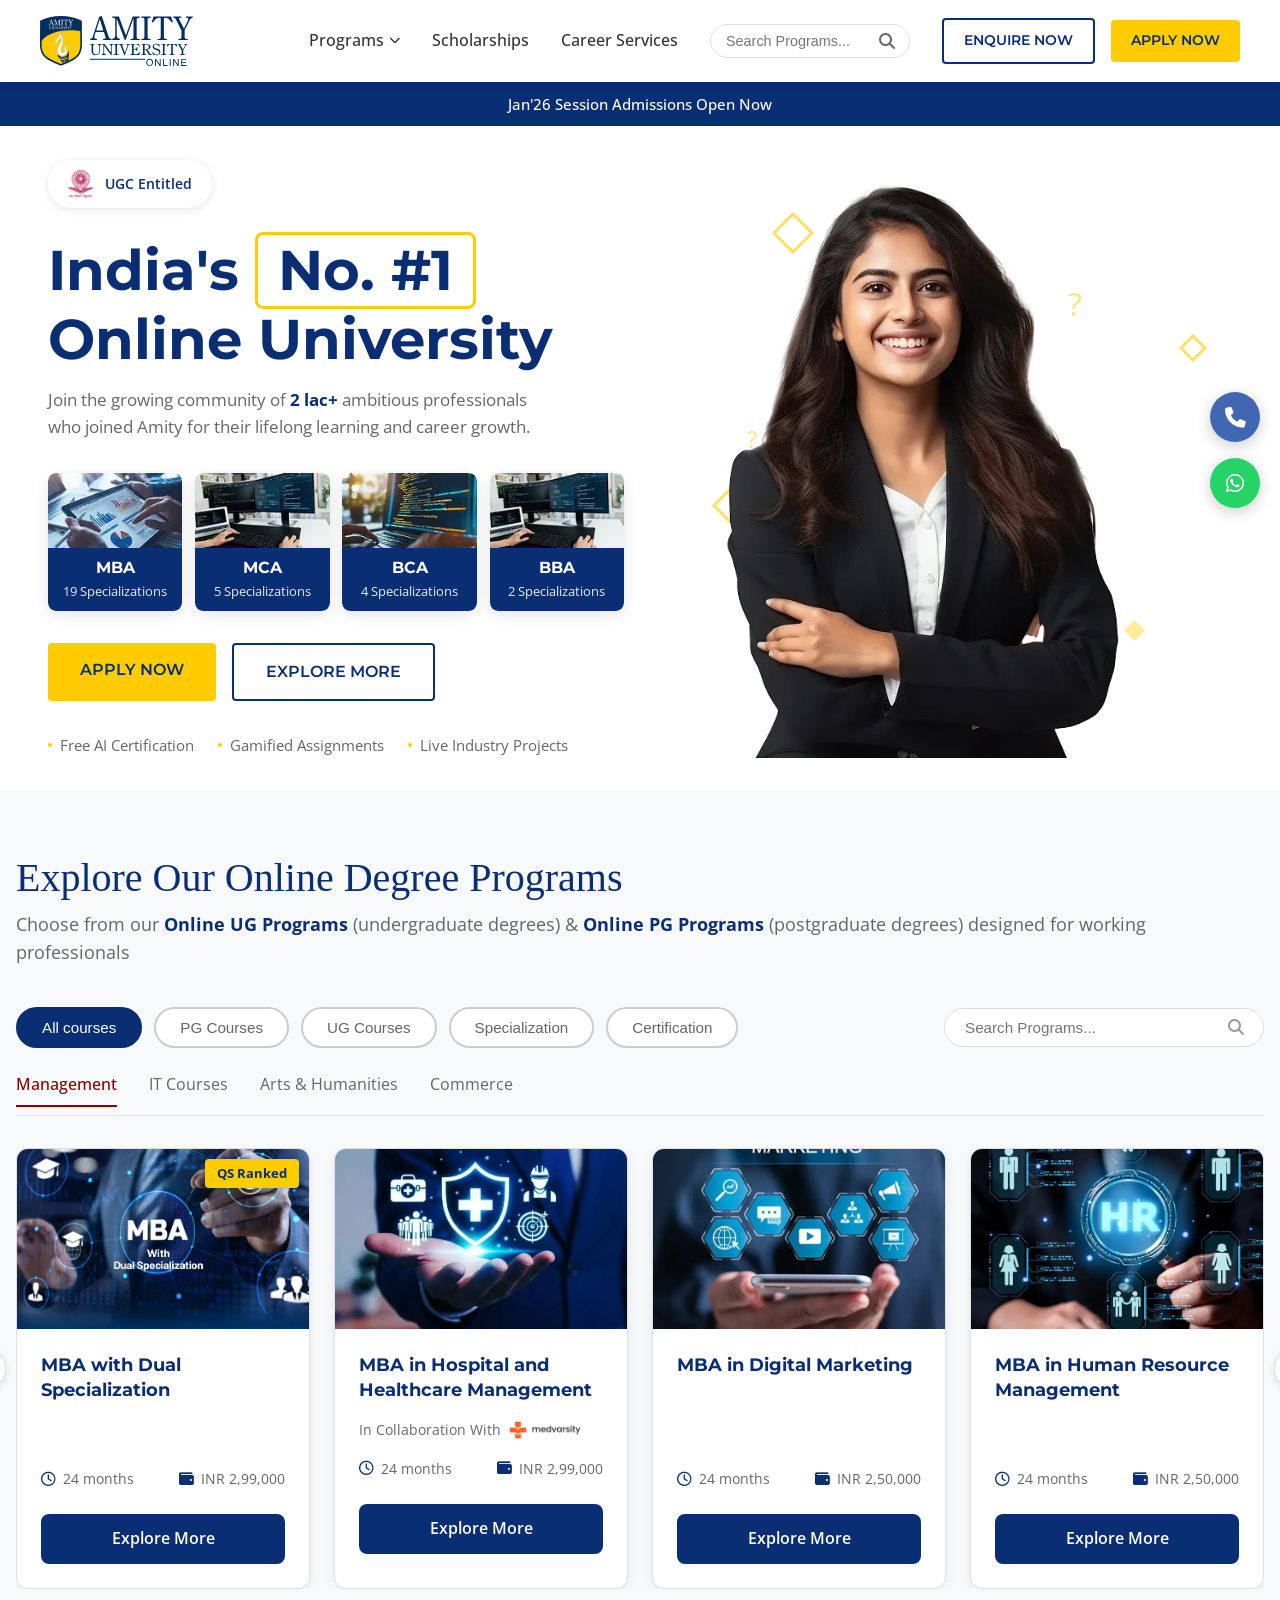
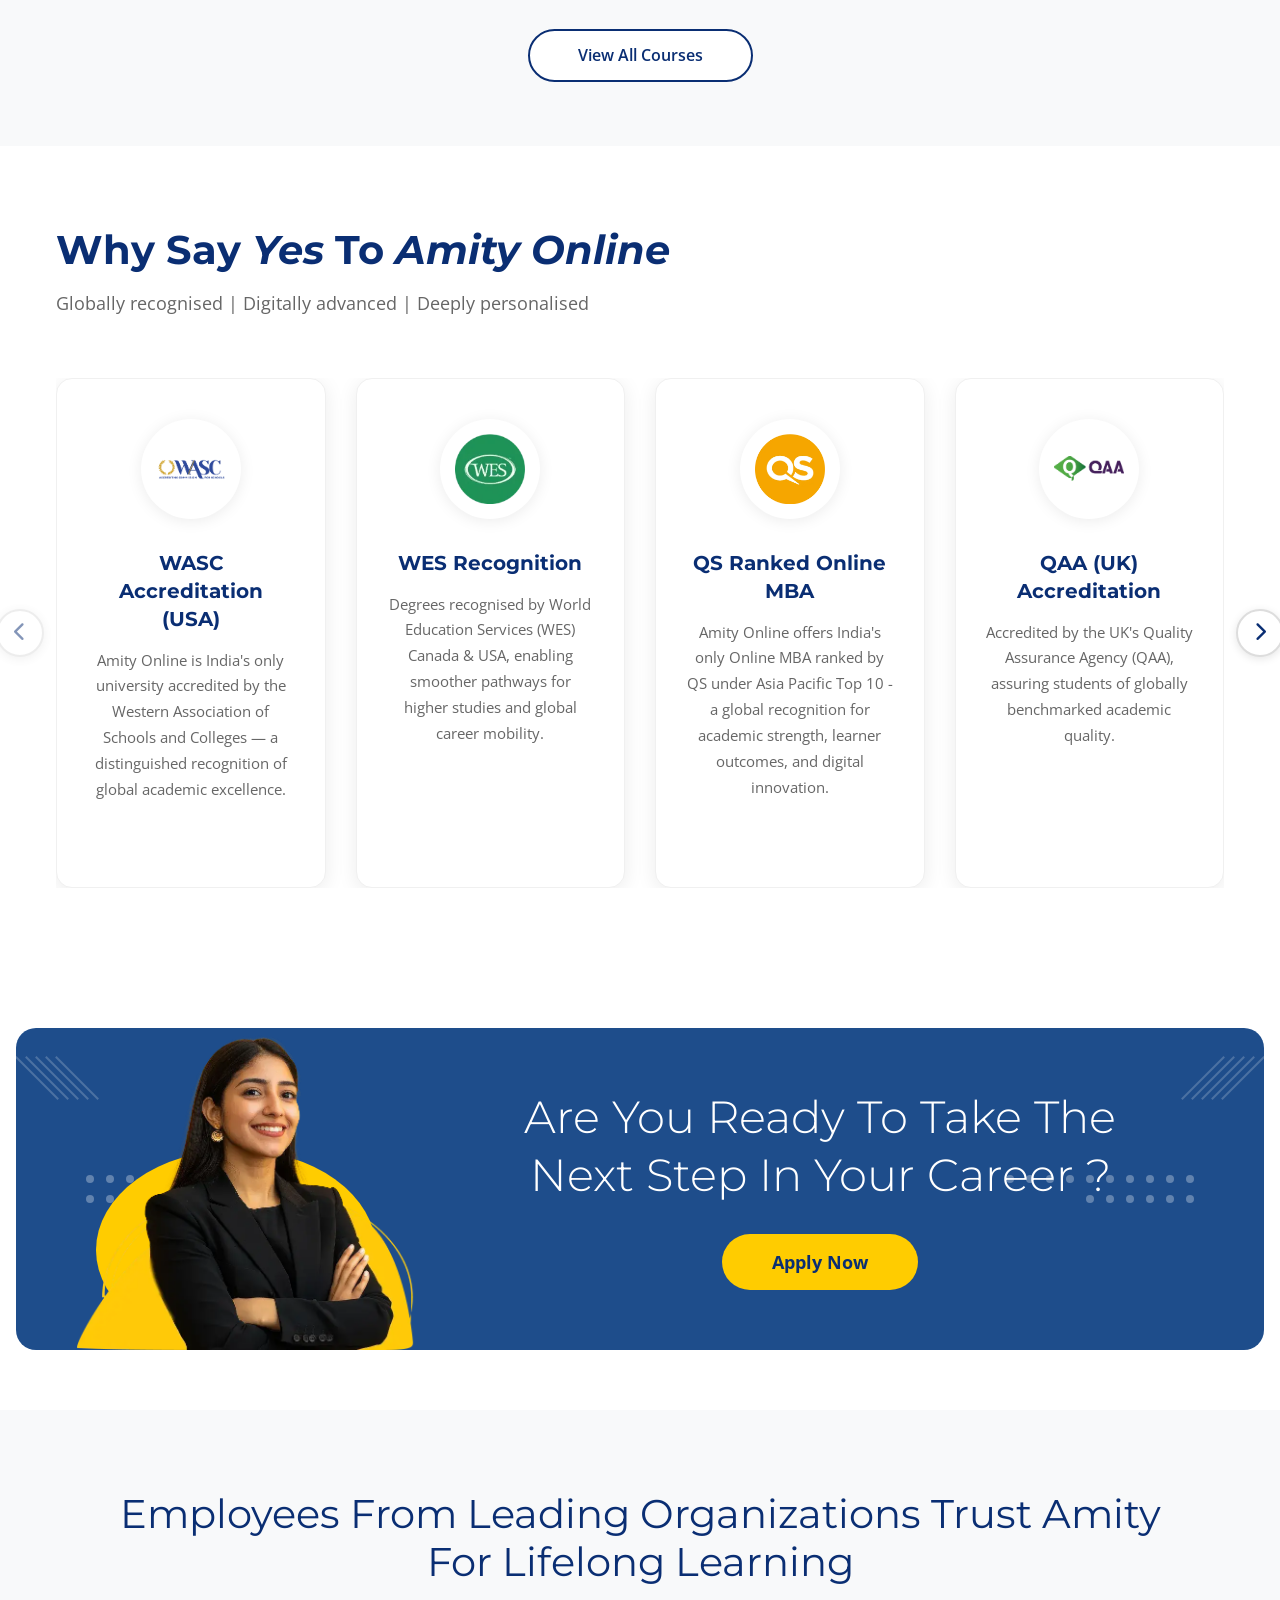
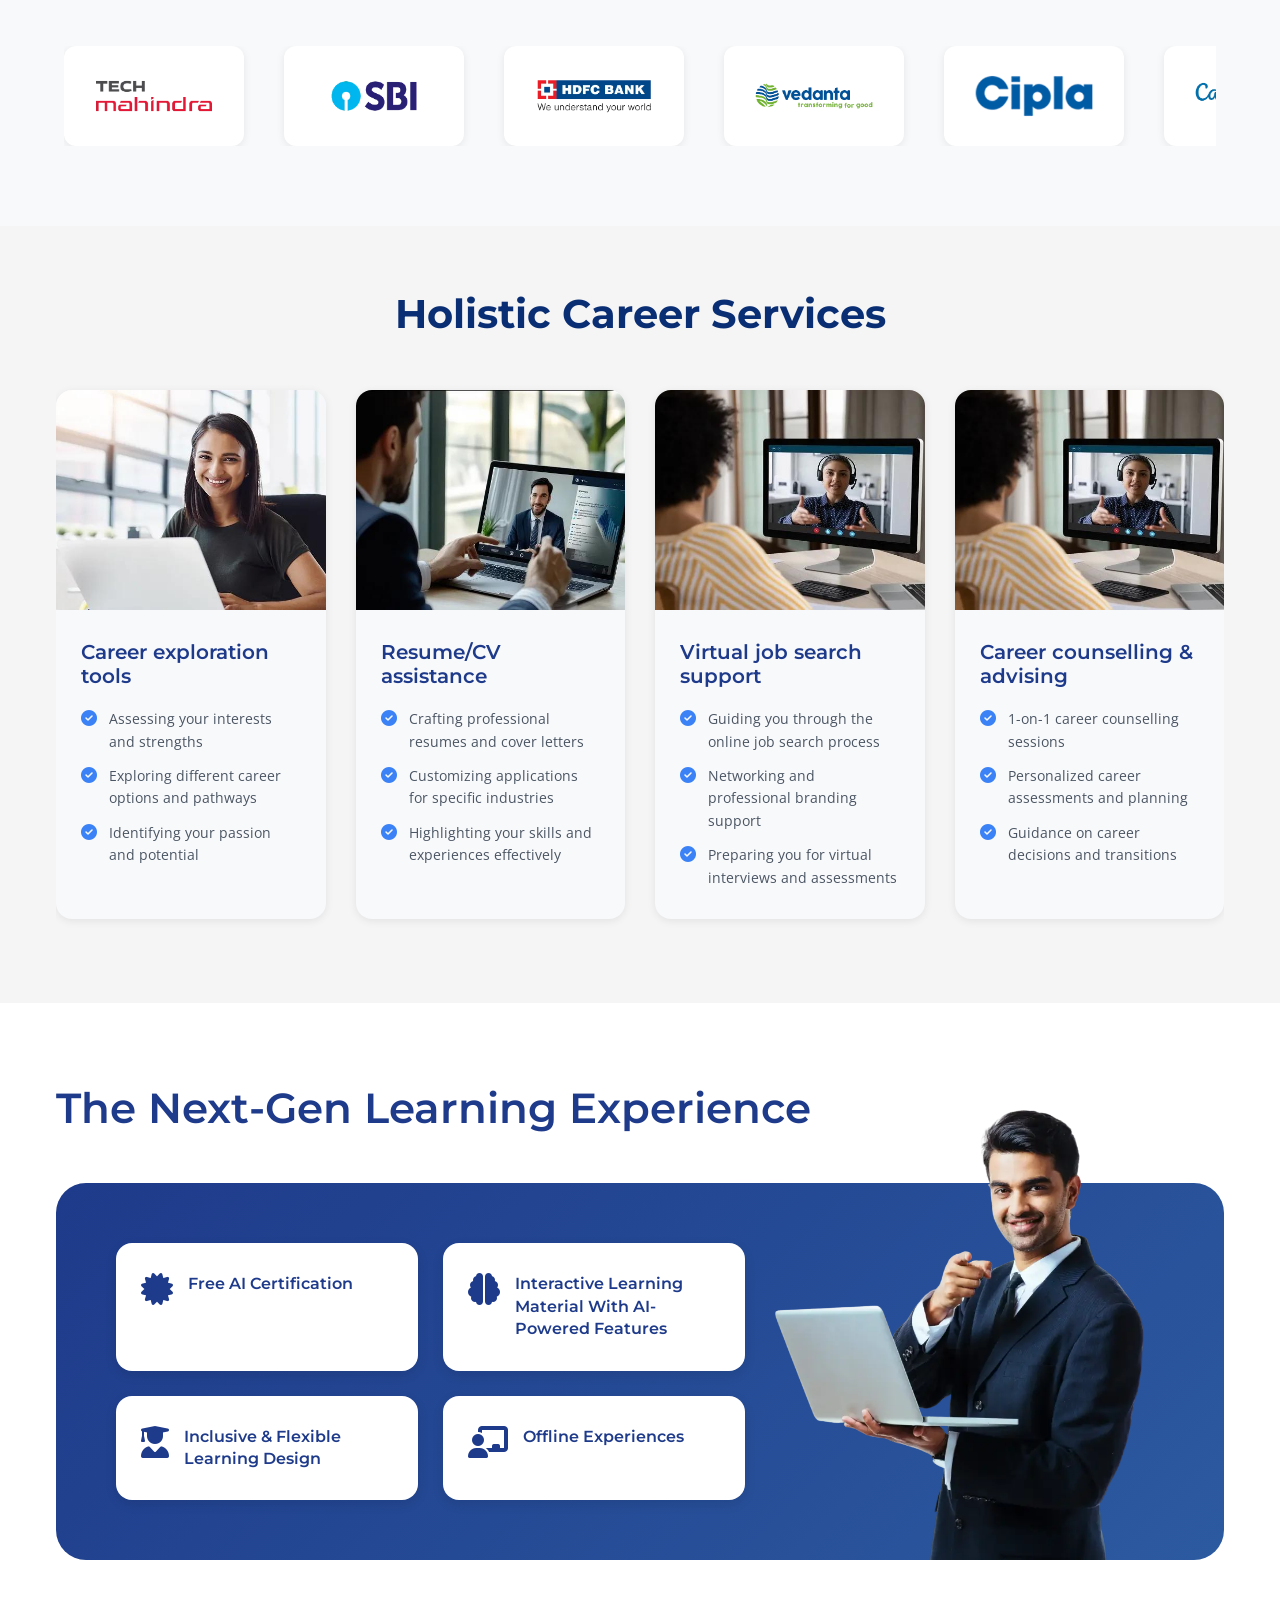
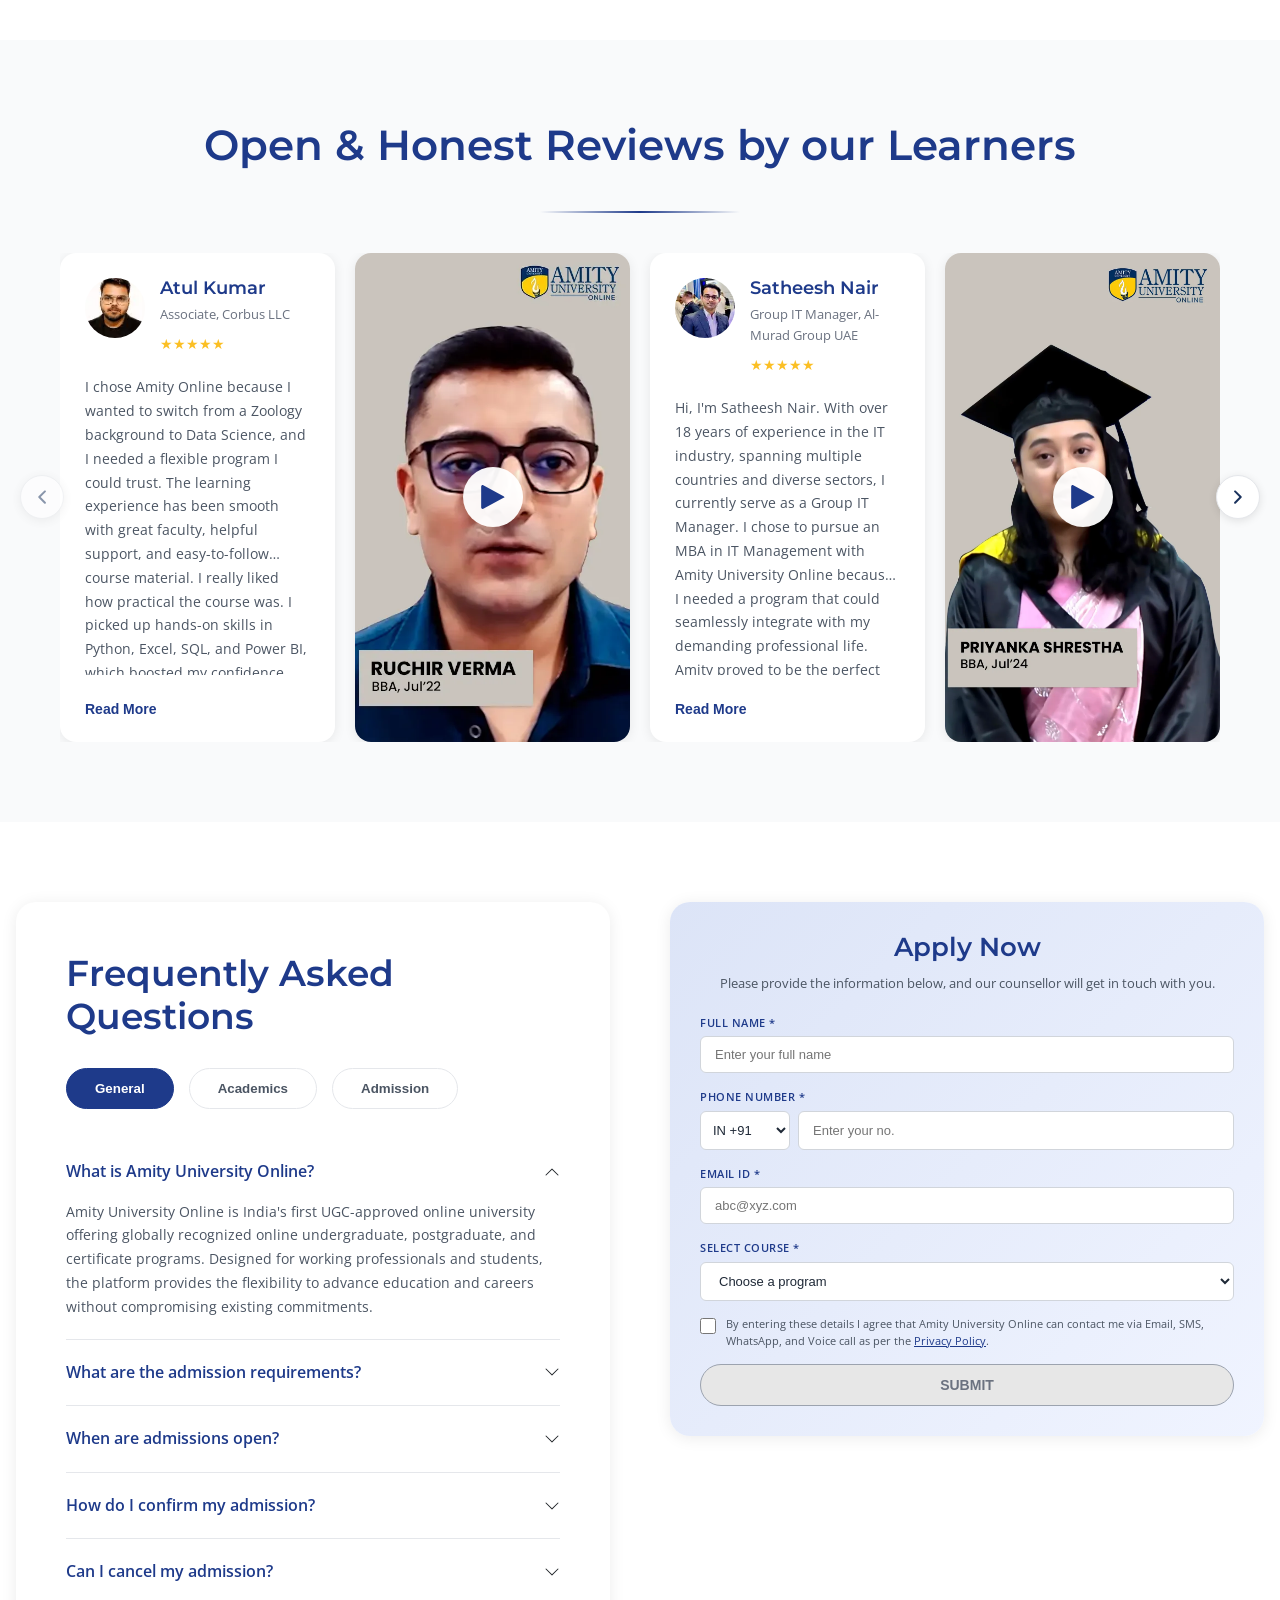
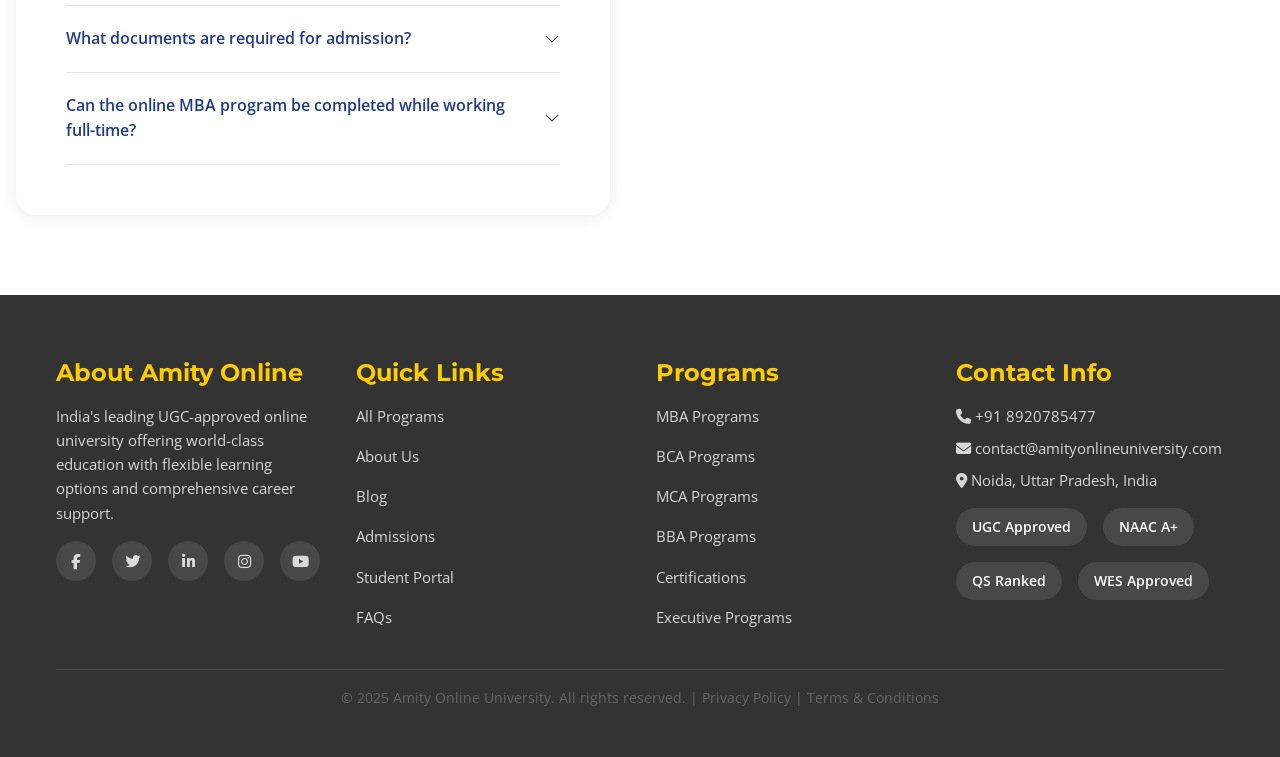
==== index.html @ 5df8f8bb "added" ====
<!DOCTYPE html>
<html lang="en">
<head>
    <meta charset="UTF-8">
    <!-- Google tag (gtag.js) -->
    <script async src="https://www.googletagmanager.com/gtag/js?id=G-H2NDY0BJSH"></script>
    <script>
      window.dataLayer = window.dataLayer || [];
      function gtag(){dataLayer.push(arguments);}
      gtag('js', new Date());

      gtag('config', 'G-H2NDY0BJSH');
    </script>
    
    <!-- Meta Pixel Code -->
    <script>
    !function(f,b,e,v,n,t,s)
    {if(f.fbq)return;n=f.fbq=function(){n.callMethod?
    n.callMethod.apply(n,arguments):n.queue.push(arguments)};
    if(!f._fbq)f._fbq=n;n.push=n;n.loaded=!0;n.version='2.0';
    n.queue=[];t=b.createElement(e);t.async=!0;
    t.src=v;s=b.getElementsByTagName(e)[0];
    s.parentNode.insertBefore(t,s)}(window, document,'script',
    'https://connect.facebook.net/en_US/fbevents.js');
    fbq('init', '1616301293074479');
    fbq('track', 'PageView');
    </script>
    <noscript><img height="1" width="1" style="display:none"
    src="https://www.facebook.com/tr?id=1616301293074479&ev=PageView&noscript=1"
    /></noscript>
    <!-- End Meta Pixel Code -->
    <meta name="viewport" content="width=device-width, initial-scale=1.0">
    <meta http-equiv="Cache-Control" content="no-cache, no-store, must-revalidate">
    <meta http-equiv="Pragma" content="no-cache">
    <meta http-equiv="Expires" content="0">
    <meta name="description" content="India's leading UGC-approved online university offering online MBA, BBA, BCA, B.Com, BA & M.Com degree programs. Flexible online learning for working professionals with career-focused education. Join 2 Lakh+ students. Apply Now!">
    <meta name="keywords" content="online mba, online degree programs, ugc approved online degree, online university in india, online ug programs, online pg programs, online bba degree, online bca degree, online bcom degree, online ba degree, online mcom degree, career-focused online programs, flexible online learning, online undergraduate degree, online postgraduate degree, online courses for working professionals">
    <meta name="author" content="Amity Online University">
    <meta name="robots" content="index, follow, max-image-preview:large, max-snippet:-1, max-video-preview:-1">
    <meta name="theme-color" content="#1e3a8a">
    
    <!-- Open Graph Tags for Social Media -->
    <meta property="og:title" content="UGC-Approved Online Degree Programs | Online MBA, BBA, BCA - Amity Online">
    <meta property="og:description" content="Flexible online learning from India's leading UGC-approved online university. Offering online MBA, BBA, BCA, B.Com & BA degree programs for working professionals. Join 2 Lakh+ students today!">
    <meta property="og:type" content="website">
    <meta property="og:url" content="https://amityonlineuniversity.com">
    <meta property="og:image" content="https://amityonlineuniversity.com/assets/images/amity-og-image.jpg">
    <meta property="og:site_name" content="Amity Online University">
    <meta property="og:locale" content="en_IN">
    
    <!-- Twitter Card Tags -->
    <meta name="twitter:card" content="summary_large_image">
    <meta name="twitter:title" content="UGC-Approved Online Degree Programs | Amity Online University">
    <meta name="twitter:description" content="Flexible online MBA, BBA, BCA & B.Com degree programs for working professionals. UGC-approved online university with career-focused education.">
    <meta name="twitter:image" content="https://amityonlineuniversity.com/assets/images/amity-og-image.jpg">
    
    <!-- Canonical Tag -->
    <link rel="canonical" href="https://amityonlineuniversity.com">
    
    <!-- Favicon -->
    <link rel="icon" href="assets/images/favicon.png" type="image/png">
    <link rel="apple-touch-icon" href="assets/images/favicon.png">
    
    <title>UGC-Approved Online Degree Programs | Online MBA, BBA, BCA - Amity Online University</title>
    
    <!-- Fonts -->
    <link rel="preconnect" href="https://fonts.googleapis.com">
    <link rel="preconnect" href="https://fonts.gstatic.com" crossorigin>
    <link href="https://fonts.googleapis.com/css2?family=Montserrat:wght@400;500;600;700;800&family=Open+Sans:wght@400;500;600;700&display=swap" rel="stylesheet">
    
    <!-- Font Awesome -->
    <link rel="stylesheet" href="https://cdnjs.cloudflare.com/ajax/libs/font-awesome/6.4.0/css/all.min.css">
    
    <!-- Stylesheet -->
    <link rel="stylesheet" href="css/styles.css?v=20251219">
    
    <!-- Schema Markup for SEO -->
    <script type="application/ld+json">
    {
      "@context": "https://schema.org",
      "@type": "EducationalOrganization",
      "name": "Amity Online University",
      "description": "India's #1 UGC-Approved Online University offering globally recognized degrees with career support",
      "url": "https://amityonlineuniversity.com",
      "logo": "https://amityonlineuniversity.com/assets/images/amity-logo.svg",
      "image": "https://amityonlineuniversity.com/assets/images/amity-og-image.jpg",
      "telephone": "+91-89207-85477",
      "email": "contact@amityonlineuniversity.com",
      "address": {
        "@type": "PostalAddress",
        "addressCountry": "IN",
        "addressLocality": "Noida",
        "addressRegion": "Uttar Pradesh"
      },
      "sameAs": [
        "https://www.facebook.com/amityonline",
        "https://www.linkedin.com/school/amity-online",
        "https://twitter.com/amityonline",
        "https://www.instagram.com/amityonline"
      ],
      "aggregateRating": {
        "@type": "AggregateRating",
        "ratingValue": "4.5",
        "reviewCount": "2847",
        "bestRating": "5",
        "worstRating": "1"
      }
    }
    </script>
    
    <script type="application/ld+json">
    {
      "@context": "https://schema.org",
      "@type": "Course",
      "name": "Online MBA Program",
      "description": "Master of Business Administration with dual specialization, AI tools, and career support",
      "provider": {
        "@type": "EducationalOrganization",
        "name": "Amity Online University"
      },
      "educationalCredentialAwarded": "Master of Business Administration"
    }
    </script>
</head>
<body>
    
    <!-- ================================
         HEADER / NAVIGATION
         ================================ -->
    <header class="header">
        <nav class="nav container">
            <a href="/" class="logo" style="display: flex; align-items: center; gap: 0.5rem;">
                <img src="assets/images/amity-logo.svg" alt="Amity Online" style="height: 50px; width: auto;">
            </a>
            
            <!-- Mobile Enquire Button (visible only on mobile) -->
            <a href="javascript:void(0)" onclick="openEnquireNowModal()" class="mobile-enquire-btn" style="display: none; background: white; color: var(--navy-blue); border: 2px solid var(--navy-blue); padding: 8px 20px; border-radius: 25px; font-weight: 600; font-size: 0.9rem;">Enquire Now</a>
            
            <ul class="nav-menu" id="navMenu">
                <li><a href="programs" class="nav-link" style="display: flex; align-items: center; gap: 0.3rem;">Programs <i class="fas fa-chevron-down" style="font-size: 0.7rem;"></i></a></li>
                <li><a href="scholarship" class="nav-link">Scholarships</a></li>
                <li><a href="#career-services" class="nav-link">Career Services</a></li>
                <li class="nav-search-desktop">
                    <div style="position: relative; display: flex; align-items: center;">
                        <input type="text" id="navSearchInput" placeholder="Search Programs..." autocomplete="off" style="padding: 8px 35px 8px 15px; border: 1px solid var(--border-color); border-radius: 20px; font-size: 0.9rem; width: 200px;">
                        <i class="fas fa-search" style="position: absolute; right: 15px; color: var(--text-gray);"></i>
                        <div id="navSearchResults" class="search-dropdown" style="display: none; position: absolute; top: 100%; left: 0; right: 0; background: white; border: 1px solid #ddd; border-radius: 10px; box-shadow: 0 4px 20px rgba(0,0,0,0.15); margin-top: 5px; max-height: 300px; overflow-y: auto; z-index: 1000;"></div>
                    </div>
                </li>
                
                <div class="nav-cta">
                    <a href="javascript:void(0)" onclick="openEnquireNowModal()" class="btn" style="background: white; color: var(--navy-blue); border: 2px solid var(--navy-blue);">Enquire Now</a>
                    <a href="javascript:void(0)" onclick="openApplyNowModal()" class="btn btn-primary">Apply Now</a>
                </div>
            </ul>
            
            <button class="mobile-toggle" id="mobileToggle">
                <span></span>
                <span></span>
                <span></span>
            </button>
        </nav>
    </header>
    
    <!-- Mobile Search Bar (visible only on mobile) -->
    <div class="mobile-search-bar" style="display: none; background: white; padding: 15px; box-shadow: 0 2px 8px rgba(0,0,0,0.08);">
        <div class="container">
            <div style="position: relative; display: flex; align-items: center;">
                <i class="fas fa-search" style="position: absolute; left: 15px; color: #9ca3af; font-size: 1.1rem;"></i>
                <input type="text" id="mobileSearchInput" placeholder="Search Programs" autocomplete="off" style="width: 100%; padding: 12px 15px 12px 45px; border: 1px solid #e5e7eb; border-radius: 30px; font-size: 0.95rem; background: #f9fafb;">
                <div id="mobileSearchResults" class="search-dropdown" style="display: none; position: absolute; top: 100%; left: 0; right: 0; background: white; border: 1px solid #ddd; border-radius: 10px; box-shadow: 0 4px 20px rgba(0,0,0,0.15); margin-top: 5px; max-height: 300px; overflow-y: auto; z-index: 1000;"></div>
            </div>
        </div>
    </div>
    
    <!-- ================================
         TOP BANNER
         ================================ -->
    <div style="background: var(--navy-blue); color: white; text-align: center; padding: 10px 0; font-size: 0.95rem; font-weight: 500;">
        Jan'26 Session Admissions Open Now
    </div>
    
    <!-- ================================
         HERO SECTION
         ================================ -->
    <section class="hero" style="background: white; padding: 2rem 0; position: relative; overflow: visible;">
        <div class="container" style="max-width: 1400px;">
            <div class="hero-grid" style="display: grid; grid-template-columns: 1fr 1fr; gap: 2rem; align-items: center; position: relative;">
                <!-- Left Content -->
                <div style="position: relative; z-index: 2; padding-left: 2rem;">
                    <!-- UGC Badge -->
                    <div class="ugc-badge">
                        <img src="assets/images/ugc.png" alt="UGC">
                        <span>UGC Entitled</span>
                    </div>
                    
                    <h1 style="font-size: 3.5rem; line-height: 1.1; margin-bottom: 1rem; color: var(--navy-blue);">
                        India's <span style="display: inline-block; border: 3px solid var(--gold); padding: 5px 20px; border-radius: 8px; position: relative;">No. #1</span><br>
                        Online University
                    </h1>
                    
                    <p style="font-size: 1.05rem; line-height: 1.6; color: var(--text-gray); margin-bottom: 2rem;">
                        Join the growing community of <strong style="color: var(--navy-blue);">2 lac+</strong> ambitious professionals<br>
                        who joined Amity for their lifelong learning and career growth.
                    </p>
                    
                    <!-- Program Cards -->
                    <div style="display: grid; grid-template-columns: repeat(4, 1fr); gap: 0.8rem; margin-bottom: 2rem;">
                        <a href="mba" class="hero-program-card" style="text-decoration: none; cursor: pointer; transition: transform 0.3s ease;" onmouseover="this.style.transform='translateY(-5px)'" onmouseout="this.style.transform='translateY(0)'">
                            <img src="assets/images/mba_hero.png" alt="MBA" style="width: 100%; height: 75px; object-fit: cover; border-radius: 8px 8px 0 0;">
                            <div style="background: var(--navy-blue); color: white; padding: 10px; text-align: center; border-radius: 0 0 8px 8px;">
                                <h4 style="color: white; font-size: 1rem; margin: 0 0 4px 0;">MBA</h4>
                                <p style="color: rgba(255,255,255,0.9); font-size: 0.8rem; margin: 0;">19 Specializations</p>
                            </div>
                        </a>
                        
                        <a href="mca" class="hero-program-card" style="text-decoration: none; cursor: pointer; transition: transform 0.3s ease;" onmouseover="this.style.transform='translateY(-5px)'" onmouseout="this.style.transform='translateY(0)'">
                            <img src="assets/images/mca_hero.png" alt="MCA" style="width: 100%; height: 75px; object-fit: cover; border-radius: 8px 8px 0 0;">
                            <div style="background: var(--navy-blue); color: white; padding: 10px; text-align: center; border-radius: 0 0 8px 8px;">
                                <h4 style="color: white; font-size: 1rem; margin: 0 0 4px 0;">MCA</h4>
                                <p style="color: rgba(255,255,255,0.9); font-size: 0.8rem; margin: 0;">5 Specializations</p>
                            </div>
                        </a>
                        
                        <a href="bca" class="hero-program-card" style="text-decoration: none; cursor: pointer; transition: transform 0.3s ease;" onmouseover="this.style.transform='translateY(-5px)'" onmouseout="this.style.transform='translateY(0)'">
                            <img src="assets/images/bca_hero.png" alt="BCA" style="width: 100%; height: 75px; object-fit: cover; border-radius: 8px 8px 0 0;">
                            <div style="background: var(--navy-blue); color: white; padding: 10px; text-align: center; border-radius: 0 0 8px 8px;">
                                <h4 style="color: white; font-size: 1rem; margin: 0 0 4px 0;">BCA</h4>
                                <p style="color: rgba(255,255,255,0.9); font-size: 0.8rem; margin: 0;">4 Specializations</p>
                            </div>
                        </a>
                        
                        <a href="bba" class="hero-program-card" style="text-decoration: none; cursor: pointer; transition: transform 0.3s ease;" onmouseover="this.style.transform='translateY(-5px)'" onmouseout="this.style.transform='translateY(0)'">
                            <img src="assets/images/bba_hero.png" alt="BBA" style="width: 100%; height: 75px; object-fit: cover; border-radius: 8px 8px 0 0;">
                            <div style="background: var(--navy-blue); color: white; padding: 10px; text-align: center; border-radius: 0 0 8px 8px;">
                                <h4 style="color: white; font-size: 1rem; margin: 0 0 4px 0;">BBA</h4>
                                <p style="color: rgba(255,255,255,0.9); font-size: 0.8rem; margin: 0;">2 Specializations</p>
                            </div>
                        </a>
                    </div>
                    
                    <!-- CTA Buttons -->
                    <div style="display: flex; gap: 1rem; margin-bottom: 2rem;">
                        <a href="javascript:void(0)" onclick="openApplyNowModal()" class="btn btn-primary" style="padding: 14px 32px; font-size: 1rem;">Apply Now</a>
                        <a href="programs" class="btn btn-outline" style="padding: 14px 32px; font-size: 1rem;">Explore More</a>
                    </div>
                    
                    <!-- Features Bar -->
                    <div style="display: flex; gap: 1.5rem; flex-wrap: wrap; color: var(--text-gray); font-size: 0.95rem;">
                        <span style="display: flex; align-items: center; gap: 0.5rem;">
                            <span style="width: 4px; height: 4px; background: var(--gold); border-radius: 50%; display: inline-block;"></span>
                            Free AI Certification
                        </span>
                        <span style="display: flex; align-items: center; gap: 0.5rem;">
                            <span style="width: 4px; height: 4px; background: var(--gold); border-radius: 50%; display: inline-block;"></span>
                            Gamified Assignments
                        </span>
                        <span style="display: flex; align-items: center; gap: 0.5rem;">
                            <span style="width: 4px; height: 4px; background: var(--gold); border-radius: 50%; display: inline-block;"></span>
                            Live Industry Projects
                        </span>
                    </div>
                </div>
                
                <!-- Right Image -->
                <div style="position: relative; height: 600px; display: flex; align-items: center; justify-content: center; padding-right: 0;">
                    <!-- Decorative Elements -->
                    <div style="position: absolute; top: 10%; left: 20%; width: 30px; height: 30px; border: 3px solid var(--gold); transform: rotate(45deg); opacity: 0.6;"></div>
                    <div style="position: absolute; top: 30%; right: 10%; width: 20px; height: 20px; border: 3px solid var(--gold); transform: rotate(45deg); opacity: 0.6;"></div>
                    <div style="position: absolute; bottom: 40%; left: 10%; width: 25px; height: 25px; border: 3px solid var(--gold); transform: rotate(45deg); opacity: 0.6;"></div>
                    <div style="position: absolute; bottom: 20%; right: 20%; width: 15px; height: 15px; background: var(--gold); transform: rotate(45deg); opacity: 0.4;"></div>
                    <div style="position: absolute; top: 20%; right: 30%; font-size: 2rem; color: var(--gold); opacity: 0.5;">?</div>
                    <div style="position: absolute; bottom: 50%; left: 15%; font-size: 1.5rem; color: var(--gold); opacity: 0.5;">?</div>
                    
                    <!-- Main Image -->
                    <img src="assets/images/hero_girl.png" alt="Professional Student" style="height: 600px; width: auto; position: relative; z-index: 1; margin-right: 80px;">
                </div>
            </div>
        </div>
        
        <!-- Floating Contact Buttons -->
        <div class="floating-icons" style="position: fixed; right: 20px; top: 50%; transform: translateY(-50%); z-index: 1000; display: flex; flex-direction: column; gap: 1rem;">
            <a href="tel:+918920785477" style="width: 50px; height: 50px; background: #4267B2; border-radius: 50%; display: flex; align-items: center; justify-content: center; color: white; font-size: 1.3rem; box-shadow: 0 4px 15px rgba(0,0,0,0.2); transition: transform 0.3s ease;" onmouseover="this.style.transform='scale(1.1)'" onmouseout="this.style.transform='scale(1)'">
                <i class="fas fa-phone"></i>
            </a>
            <a href="https://wa.me/918920785477" target="_blank" style="width: 50px; height: 50px; background: #25D366; border-radius: 50%; display: flex; align-items: center; justify-content: center; color: white; font-size: 1.3rem; box-shadow: 0 4px 15px rgba(0,0,0,0.2); transition: transform 0.3s ease;" onmouseover="this.style.transform='scale(1.1)'" onmouseout="this.style.transform='scale(1)'">
                <i class="fab fa-whatsapp"></i>
            </a>
        </div>
    </section>
    
    <!-- ================================
         PROGRAMS PREVIEW
         ================================ -->
    <section class="section" id="programs" style="background: #f8f9fa; padding: 4rem 0;">
        <div class="container" style="max-width: 1400px;">
            <!-- Header -->
            <div style="margin-bottom: 2.5rem;">
                <h2 style="font-family: 'Georgia', serif; font-size: 2.5rem; color: var(--navy-blue); margin-bottom: 0.5rem; font-weight: 400;">Explore Our Online Degree Programs</h2>
                <p style="font-size: 1.1rem; color: #666; margin-top: 0.5rem;">Choose from our <strong style="color: var(--navy-blue);">Online UG Programs</strong> (undergraduate degrees) & <strong style="color: var(--navy-blue);">Online PG Programs</strong> (postgraduate degrees) designed for working professionals</p>
            </div>
            
            <!-- Filter Bar and Search -->
            <div style="display: flex; justify-content: space-between; align-items: center; margin-bottom: 1.5rem; flex-wrap: wrap; gap: 1rem;">
                <div class="programs-filter-new" style="display: flex; gap: 0.75rem; flex-wrap: wrap;">
                    <button class="filter-btn-new active" data-filter="all" style="padding: 10px 24px; border-radius: 25px; border: 2px solid var(--navy-blue); background: var(--navy-blue); color: white; font-size: 0.95rem; cursor: pointer; transition: all 0.3s ease; font-weight: 500;">All courses</button>
                    <button class="filter-btn-new" data-filter="pg" style="padding: 10px 24px; border-radius: 25px; border: 2px solid #ccc; background: white; color: #666; font-size: 0.95rem; cursor: pointer; transition: all 0.3s ease; font-weight: 500;">PG Courses</button>
                    <button class="filter-btn-new" data-filter="ug" style="padding: 10px 24px; border-radius: 25px; border: 2px solid #ccc; background: white; color: #666; font-size: 0.95rem; cursor: pointer; transition: all 0.3s ease; font-weight: 500;">UG Courses</button>
                    <button class="filter-btn-new" data-filter="specialization" style="padding: 10px 24px; border-radius: 25px; border: 2px solid #ccc; background: white; color: #666; font-size: 0.95rem; cursor: pointer; transition: all 0.3s ease; font-weight: 500;">Specialization</button>
                    <button class="filter-btn-new" data-filter="certification" style="padding: 10px 24px; border-radius: 25px; border: 2px solid #ccc; background: white; color: #666; font-size: 0.95rem; cursor: pointer; transition: all 0.3s ease; font-weight: 500;">Certification</button>
                </div>
                
                <div style="position: relative; width: 320px;">
                    <input type="text" id="programsSearchInput" placeholder="Search Programs..." autocomplete="off" style="width: 100%; padding: 10px 45px 10px 20px; border: 1px solid #ddd; border-radius: 25px; font-size: 0.95rem; outline: none;">
                    <i class="fas fa-search" style="position: absolute; right: 20px; top: 50%; transform: translateY(-50%); color: #999;"></i>
                    <div id="programsSearchResults" class="search-dropdown" style="display: none; position: absolute; top: 100%; left: 0; right: 0; background: white; border: 1px solid #ddd; border-radius: 10px; box-shadow: 0 4px 20px rgba(0,0,0,0.15); margin-top: 5px; max-height: 300px; overflow-y: auto; z-index: 1000;"></div>
                </div>
            </div>
            
            <!-- Category Tabs -->
            <div style="display: flex; gap: 2rem; margin-bottom: 2rem; border-bottom: 1px solid #e0e0e0; padding-bottom: 0.5rem;">
                <a href="#" class="category-tab active" data-category-type="management" style="color: #8B0000; text-decoration: none; font-size: 1rem; padding-bottom: 0.5rem; border-bottom: 2px solid #8B0000; font-weight: 500;">Management</a>
                <a href="#" class="category-tab" data-category-type="it" style="color: #666; text-decoration: none; font-size: 1rem; padding-bottom: 0.5rem;">IT Courses</a>
                <a href="#" class="category-tab" data-category-type="arts" style="color: #666; text-decoration: none; font-size: 1rem; padding-bottom: 0.5rem;">Arts & Humanities</a>
                <a href="#" class="category-tab" data-category-type="commerce" style="color: #666; text-decoration: none; font-size: 1rem; padding-bottom: 0.5rem;">Commerce</a>
            </div>
            
            <!-- Programs Carousel -->
            <div style="position: relative;">
                <!-- Navigation Arrows -->
                <button class="carousel-arrow-left" style="position: absolute; left: -50px; top: 50%; transform: translateY(-50%); width: 40px; height: 40px; border-radius: 50%; background: white; border: 1px solid #ddd; cursor: pointer; display: flex; align-items: center; justify-content: center; z-index: 10; box-shadow: 0 2px 8px rgba(0,0,0,0.1);">
                    <i class="fas fa-chevron-left" style="color: #666;"></i>
                </button>
                <button class="carousel-arrow-right" style="position: absolute; right: -50px; top: 50%; transform: translateY(-50%); width: 40px; height: 40px; border-radius: 50%; background: white; border: 1px solid #ddd; cursor: pointer; display: flex; align-items: center; justify-content: center; z-index: 10; box-shadow: 0 2px 8px rgba(0,0,0,0.1);">
                    <i class="fas fa-chevron-right" style="color: #666;"></i>
                </button>
                
                <div class="programs-carousel" style="display: flex; gap: 1.5rem; margin-bottom: 2rem; overflow: hidden; scroll-behavior: smooth;">
                    
                    <!-- MANAGEMENT PROGRAMS -->
                    
                    <!-- MBA with Dual Specialization -->
                    <div class="program-card-new" data-category="pg" data-type="management" style="background: white; border-radius: 12px; overflow: hidden; box-shadow: 0 2px 12px rgba(0,0,0,0.08); transition: all 0.3s ease; border: 1px solid #e0e0e0; position: relative;">
                        <div style="position: absolute; top: 10px; right: 10px; background: var(--gold); color: var(--navy-blue); padding: 4px 12px; border-radius: 4px; font-size: 0.8rem; font-weight: 700; z-index: 5;">QS Ranked</div>
                        <img src="assets/images/course_images/master-of-business-administration-with-dual-specialization.webp" alt="MBA" style="width: 100%; height: 180px; object-fit: cover;">
                        <div style="padding: 1.5rem;">
                            <h3 style="font-size: 1.1rem; color: var(--navy-blue); margin-bottom: 1rem; line-height: 1.4; min-height: 50px;">MBA with Dual Specialization</h3>
                            <div style="height: 32px; margin-bottom: 1rem;"></div>
                            <div style="display: flex; justify-content: space-between; align-items: center; margin-bottom: 1.5rem; color: #666; font-size: 0.9rem;">
                                <div style="display: flex; align-items: center; gap: 0.5rem;">
                                    <i class="far fa-clock" style="color: var(--navy-blue);"></i>
                                    <span>24 months</span>
                                </div>
                                <div style="display: flex; align-items: center; gap: 0.5rem;">
                                    <i class="fas fa-wallet" style="color: var(--navy-blue);"></i>
                                    <span>INR 2,99,000</span>
                                </div>
                            </div>
                            <a href="mba" style="display: block; width: 100%; padding: 12px; background: var(--navy-blue); color: white; border: none; border-radius: 8px; font-size: 1rem; font-weight: 600; cursor: pointer; transition: all 0.3s ease; text-align: center; text-decoration: none;">Explore More</a>
                        </div>
                    </div>
                    
                    <!-- MBA in Hospital and Healthcare Management -->
                    <div class="program-card-new" data-category="pg" data-type="management" style="background: white; border-radius: 12px; overflow: hidden; box-shadow: 0 2px 12px rgba(0,0,0,0.08); transition: all 0.3s ease; border: 1px solid #e0e0e0;">
                        <img src="assets/images/course_images/master-of-business-administration-in-hospital-and-healthcare-management.webp" alt="MBA" style="width: 100%; height: 180px; object-fit: cover;">
                        <div style="padding: 1.5rem;">
                            <h3 style="font-size: 1.1rem; color: var(--navy-blue); margin-bottom: 1rem; line-height: 1.4; min-height: 50px;">MBA in Hospital and Healthcare Management</h3>
                            <div class="collaboration-badge" style="display: flex; align-items: center; gap: 0.5rem; margin-bottom: 1rem; font-size: 0.85rem; color: #666; flex-wrap: wrap;">
                                <span style="white-space: nowrap;">In Collaboration With</span>
                                <img src="assets/images/brand_logos/medvarsity-logo.png" alt="Medvarsity" style="height: 18px; max-width: 100px; object-fit: contain;">
                            </div>
                            <div style="display: flex; justify-content: space-between; align-items: center; margin-bottom: 1.5rem; color: #666; font-size: 0.9rem;">
                                <div style="display: flex; align-items: center; gap: 0.5rem;">
                                    <i class="far fa-clock" style="color: var(--navy-blue);"></i>
                                    <span>24 months</span>
                                </div>
                                <div style="display: flex; align-items: center; gap: 0.5rem;">
                                    <i class="fas fa-wallet" style="color: var(--navy-blue);"></i>
                                    <span>INR 2,99,000</span>
                                </div>
                            </div>
                            <a href="mba" style="display: block; width: 100%; padding: 12px; background: var(--navy-blue); color: white; border: none; border-radius: 8px; font-size: 1rem; font-weight: 600; cursor: pointer; transition: all 0.3s ease; text-align: center; text-decoration: none;">Explore More</a>
                        </div>
                    </div>
                    
                    <!-- MBA in Digital Marketing -->
                    <div class="program-card-new" data-category="pg" data-type="management" style="background: white; border-radius: 12px; overflow: hidden; box-shadow: 0 2px 12px rgba(0,0,0,0.08); transition: all 0.3s ease; border: 1px solid #e0e0e0;">
                        <img src="assets/images/course_images/master-of-business-administration-with-specialization-in-digital-marketing-management.webp" alt="MBA" style="width: 100%; height: 180px; object-fit: cover;">
                        <div style="padding: 1.5rem;">
                            <h3 style="font-size: 1.1rem; color: var(--navy-blue); margin-bottom: 1rem; line-height: 1.4; min-height: 50px;">MBA in Digital Marketing</h3>
                            <div style="height: 32px; margin-bottom: 1rem;"></div>
                            <div style="display: flex; justify-content: space-between; align-items: center; margin-bottom: 1.5rem; color: #666; font-size: 0.9rem;">
                                <div style="display: flex; align-items: center; gap: 0.5rem;">
                                    <i class="far fa-clock" style="color: var(--navy-blue);"></i>
                                    <span>24 months</span>
                                </div>
                                <div style="display: flex; align-items: center; gap: 0.5rem;">
                                    <i class="fas fa-wallet" style="color: var(--navy-blue);"></i>
                                    <span>INR 2,50,000</span>
                                </div>
                            </div>
                            <a href="mba" style="display: block; width: 100%; padding: 12px; background: var(--navy-blue); color: white; border: none; border-radius: 8px; font-size: 1rem; font-weight: 600; cursor: pointer; transition: all 0.3s ease; text-align: center; text-decoration: none;">Explore More</a>
                        </div>
                    </div>
                    
                    <!-- MBA in HR Management -->
                    <div class="program-card-new" data-category="pg" data-type="management" style="background: white; border-radius: 12px; overflow: hidden; box-shadow: 0 2px 12px rgba(0,0,0,0.08); transition: all 0.3s ease; border: 1px solid #e0e0e0;">
                        <img src="assets/images/course_images/master-of-business-administration-with-specialization-in-human-resource-analytics.webp" alt="MBA" style="width: 100%; height: 180px; object-fit: cover;">
                        <div style="padding: 1.5rem;">
                            <h3 style="font-size: 1.1rem; color: var(--navy-blue); margin-bottom: 1rem; line-height: 1.4; min-height: 50px;">MBA in Human Resource Management</h3>
                            <div style="height: 32px; margin-bottom: 1rem;"></div>
                            <div style="display: flex; justify-content: space-between; align-items: center; margin-bottom: 1.5rem; color: #666; font-size: 0.9rem;">
                                <div style="display: flex; align-items: center; gap: 0.5rem;">
                                    <i class="far fa-clock" style="color: var(--navy-blue);"></i>
                                    <span>24 months</span>
                                </div>
                                <div style="display: flex; align-items: center; gap: 0.5rem;">
                                    <i class="fas fa-wallet" style="color: var(--navy-blue);"></i>
                                    <span>INR 2,50,000</span>
                                </div>
                            </div>
                            <a href="mba" style="display: block; width: 100%; padding: 12px; background: var(--navy-blue); color: white; border: none; border-radius: 8px; font-size: 1rem; font-weight: 600; cursor: pointer; transition: all 0.3s ease; text-align: center; text-decoration: none;">Explore More</a>
                        </div>
                    </div>
                    
                    <!-- MBA in Finance -->
                    <div class="program-card-new" data-category="pg" data-type="management" style="background: white; border-radius: 12px; overflow: hidden; box-shadow: 0 2px 12px rgba(0,0,0,0.08); transition: all 0.3s ease; border: 1px solid #e0e0e0;">
                        <img src="assets/images/course_images/master-of-business-administration-with-specialization-in-international-finance.webp" alt="MBA" style="width: 100%; height: 180px; object-fit: cover;">
                        <div style="padding: 1.5rem;">
                            <h3 style="font-size: 1.1rem; color: var(--navy-blue); margin-bottom: 1rem; line-height: 1.4; min-height: 50px;">MBA in Finance</h3>
                            <div style="height: 32px; margin-bottom: 1rem;"></div>
                            <div style="display: flex; justify-content: space-between; align-items: center; margin-bottom: 1.5rem; color: #666; font-size: 0.9rem;">
                                <div style="display: flex; align-items: center; gap: 0.5rem;">
                                    <i class="far fa-clock" style="color: var(--navy-blue);"></i>
                                    <span>24 months</span>
                                </div>
                                <div style="display: flex; align-items: center; gap: 0.5rem;">
                                    <i class="fas fa-wallet" style="color: var(--navy-blue);"></i>
                                    <span>INR 2,50,000</span>
                                </div>
                            </div>
                            <a href="mba" style="display: block; width: 100%; padding: 12px; background: var(--navy-blue); color: white; border: none; border-radius: 8px; font-size: 1rem; font-weight: 600; cursor: pointer; transition: all 0.3s ease; text-align: center; text-decoration: none;">Explore More</a>
                        </div>
                    </div>
                    
                    <!-- MBA in Business Analytics -->
                    <div class="program-card-new" data-category="pg" data-type="management" style="background: white; border-radius: 12px; overflow: hidden; box-shadow: 0 2px 12px rgba(0,0,0,0.08); transition: all 0.3s ease; border: 1px solid #e0e0e0;">
                        <img src="assets/images/course_images/master-of-business-administration-with-specialization-in-business-analytics.webp" alt="MBA" style="width: 100%; height: 180px; object-fit: cover;">
                        <div style="padding: 1.5rem;">
                            <h3 style="font-size: 1.1rem; color: var(--navy-blue); margin-bottom: 1rem; line-height: 1.4; min-height: 50px;">MBA in Business Analytics</h3>
                            <div style="height: 32px; margin-bottom: 1rem;"></div>
                            <div style="display: flex; justify-content: space-between; align-items: center; margin-bottom: 1.5rem; color: #666; font-size: 0.9rem;">
                                <div style="display: flex; align-items: center; gap: 0.5rem;">
                                    <i class="far fa-clock" style="color: var(--navy-blue);"></i>
                                    <span>24 months</span>
                                </div>
                                <div style="display: flex; align-items: center; gap: 0.5rem;">
                                    <i class="fas fa-wallet" style="color: var(--navy-blue);"></i>
                                    <span>INR 2,50,000</span>
                                </div>
                            </div>
                            <a href="mba" style="display: block; width: 100%; padding: 12px; background: var(--navy-blue); color: white; border: none; border-radius: 8px; font-size: 1rem; font-weight: 600; cursor: pointer; transition: all 0.3s ease; text-align: center; text-decoration: none;">Explore More</a>
                        </div>
                    </div>
                    
                    <!-- MBA in Operations Management -->
                    <div class="program-card-new" data-category="pg" data-type="management" style="background: white; border-radius: 12px; overflow: hidden; box-shadow: 0 2px 12px rgba(0,0,0,0.08); transition: all 0.3s ease; border: 1px solid #e0e0e0;">
                        <img src="assets/images/course_images/master-of-business-administration-in-general-management.webp" alt="MBA" style="width: 100%; height: 180px; object-fit: cover;">
                        <div style="padding: 1.5rem;">
                            <h3 style="font-size: 1.1rem; color: var(--navy-blue); margin-bottom: 1rem; line-height: 1.4; min-height: 50px;">MBA in Operations Management</h3>
                            <div style="height: 32px; margin-bottom: 1rem;"></div>
                            <div style="display: flex; justify-content: space-between; align-items: center; margin-bottom: 1.5rem; color: #666; font-size: 0.9rem;">
                                <div style="display: flex; align-items: center; gap: 0.5rem;">
                                    <i class="far fa-clock" style="color: var(--navy-blue);"></i>
                                    <span>24 months</span>
                                </div>
                                <div style="display: flex; align-items: center; gap: 0.5rem;">
                                    <i class="fas fa-wallet" style="color: var(--navy-blue);"></i>
                                    <span>INR 2,50,000</span>
                                </div>
                            </div>
                            <a href="mba" style="display: block; width: 100%; padding: 12px; background: var(--navy-blue); color: white; border: none; border-radius: 8px; font-size: 1rem; font-weight: 600; cursor: pointer; transition: all 0.3s ease; text-align: center; text-decoration: none;">Explore More</a>
                        </div>
                    </div>
                    
                    <!-- MBA in International Business -->
                    <div class="program-card-new" data-category="pg" data-type="management" style="background: white; border-radius: 12px; overflow: hidden; box-shadow: 0 2px 12px rgba(0,0,0,0.08); transition: all 0.3s ease; border: 1px solid #e0e0e0;">
                        <img src="assets/images/course_images/master-of-business-administration.webp" alt="MBA" style="width: 100%; height: 180px; object-fit: cover;">
                        <div style="padding: 1.5rem;">
                            <h3 style="font-size: 1.1rem; color: var(--navy-blue); margin-bottom: 1rem; line-height: 1.4; min-height: 50px;">MBA in International Business</h3>
                            <div style="height: 32px; margin-bottom: 1rem;"></div>
                            <div style="display: flex; justify-content: space-between; align-items: center; margin-bottom: 1.5rem; color: #666; font-size: 0.9rem;">
                                <div style="display: flex; align-items: center; gap: 0.5rem;">
                                    <i class="far fa-clock" style="color: var(--navy-blue);"></i>
                                    <span>24 months</span>
                                </div>
                                <div style="display: flex; align-items: center; gap: 0.5rem;">
                                    <i class="fas fa-wallet" style="color: var(--navy-blue);"></i>
                                    <span>INR 2,50,000</span>
                                </div>
                            </div>
                            <a href="mba" style="display: block; width: 100%; padding: 12px; background: var(--navy-blue); color: white; border: none; border-radius: 8px; font-size: 1rem; font-weight: 600; cursor: pointer; transition: all 0.3s ease; text-align: center; text-decoration: none;">Explore More</a>
                        </div>
                    </div>
                    
                    <!-- IT COURSES -->
                    
                    <!-- MCA with FinTech and AI -->
                    <div class="program-card-new" data-category="pg" data-type="it" style="background: white; border-radius: 12px; overflow: hidden; box-shadow: 0 2px 12px rgba(0,0,0,0.08); transition: all 0.3s ease; border: 1px solid #e0e0e0;">
                        <img src="assets/images/course_images/mca-with-specialization-in-financial-technology-and-ai.webp" alt="MCA" style="width: 100%; height: 180px; object-fit: cover;">
                        <div style="padding: 1.5rem;">
                            <h3 style="font-size: 1.1rem; color: var(--navy-blue); margin-bottom: 1rem; line-height: 1.4; min-height: 50px;">MCA with specialization in Financial Technology and AI</h3>
                            <div class="collaboration-badge" style="display: flex; align-items: center; gap: 0.5rem; margin-bottom: 1rem; font-size: 0.85rem; color: #666; flex-wrap: wrap;">
                                <span style="white-space: nowrap;">In Collaboration With</span>
                                <img src="assets/images/brand_logos/paytm-logo.png" alt="Paytm" style="height: 20px; max-width: 100px; object-fit: contain;">
                            </div>
                            <div style="display: flex; justify-content: space-between; align-items: center; margin-bottom: 1.5rem; color: #666; font-size: 0.9rem;">
                                <div style="display: flex; align-items: center; gap: 0.5rem;">
                                    <i class="far fa-clock" style="color: var(--navy-blue);"></i>
                                    <span>24 months</span>
                                </div>
                                <div style="display: flex; align-items: center; gap: 0.5rem;">
                                    <i class="fas fa-wallet" style="color: var(--navy-blue);"></i>
                                    <span>INR 2,75,000</span>
                                </div>
                            </div>
                            <a href="mca" style="display: block; width: 100%; padding: 12px; background: var(--navy-blue); color: white; border: none; border-radius: 8px; font-size: 1rem; font-weight: 600; cursor: pointer; transition: all 0.3s ease; text-align: center; text-decoration: none;">Explore More</a>
                        </div>
                    </div>
                    
                    <!-- MCA in Data Science -->
                    <div class="program-card-new" data-category="pg" data-type="it" style="background: white; border-radius: 12px; overflow: hidden; box-shadow: 0 2px 12px rgba(0,0,0,0.08); transition: all 0.3s ease; border: 1px solid #e0e0e0;">
                        <img src="assets/images/course_images/master-of-science-data-science.webp" alt="MCA" style="width: 100%; height: 180px; object-fit: cover;">
                        <div style="padding: 1.5rem;">
                            <h3 style="font-size: 1.1rem; color: var(--navy-blue); margin-bottom: 1rem; line-height: 1.4; min-height: 50px;">MCA in Data Science</h3>
                            <div style="height: 32px; margin-bottom: 1rem;"></div>
                            <div style="display: flex; justify-content: space-between; align-items: center; margin-bottom: 1.5rem; color: #666; font-size: 0.9rem;">
                                <div style="display: flex; align-items: center; gap: 0.5rem;">
                                    <i class="far fa-clock" style="color: var(--navy-blue);"></i>
                                    <span>24 months</span>
                                </div>
                                <div style="display: flex; align-items: center; gap: 0.5rem;">
                                    <i class="fas fa-wallet" style="color: var(--navy-blue);"></i>
                                    <span>INR 2,50,000</span>
                                </div>
                            </div>
                            <a href="mca" style="display: block; width: 100%; padding: 12px; background: var(--navy-blue); color: white; border: none; border-radius: 8px; font-size: 1rem; font-weight: 600; cursor: pointer; transition: all 0.3s ease; text-align: center; text-decoration: none;">Explore More</a>
                        </div>
                    </div>
                    
                    <!-- MCA in Cloud Computing -->
                    <div class="program-card-new" data-category="pg" data-type="it" style="background: white; border-radius: 12px; overflow: hidden; box-shadow: 0 2px 12px rgba(0,0,0,0.08); transition: all 0.3s ease; border: 1px solid #e0e0e0;">
                        <img src="assets/images/course_images/master-of-computer-applications.webp" alt="MCA" style="width: 100%; height: 180px; object-fit: cover;">
                        <div style="padding: 1.5rem;">
                            <h3 style="font-size: 1.1rem; color: var(--navy-blue); margin-bottom: 1rem; line-height: 1.4; min-height: 50px;">MCA in Cloud Computing</h3>
                            <div style="height: 32px; margin-bottom: 1rem;"></div>
                            <div style="display: flex; justify-content: space-between; align-items: center; margin-bottom: 1.5rem; color: #666; font-size: 0.9rem;">
                                <div style="display: flex; align-items: center; gap: 0.5rem;">
                                    <i class="far fa-clock" style="color: var(--navy-blue);"></i>
                                    <span>24 months</span>
                                </div>
                                <div style="display: flex; align-items: center; gap: 0.5rem;">
                                    <i class="fas fa-wallet" style="color: var(--navy-blue);"></i>
                                    <span>INR 2,50,000</span>
                                </div>
                            </div>
                            <a href="mca" style="display: block; width: 100%; padding: 12px; background: var(--navy-blue); color: white; border: none; border-radius: 8px; font-size: 1rem; font-weight: 600; cursor: pointer; transition: all 0.3s ease; text-align: center; text-decoration: none;">Explore More</a>
                        </div>
                    </div>
                    
                    <!-- BCA with FinTech and AI -->
                    <div class="program-card-new" data-category="ug" data-type="it" style="background: white; border-radius: 12px; overflow: hidden; box-shadow: 0 2px 12px rgba(0,0,0,0.08); transition: all 0.3s ease; border: 1px solid #e0e0e0;">
                        <img src="assets/images/course_images/bca-with-specialization-in-financial-technology-and-ai.webp" alt="BCA" style="width: 100%; height: 180px; object-fit: cover;">
                        <div style="padding: 1.5rem;">
                            <h3 style="font-size: 1.1rem; color: var(--navy-blue); margin-bottom: 1rem; line-height: 1.4; min-height: 50px;">BCA with specialization in Financial Technology and AI</h3>
                            <div class="collaboration-badge" style="display: flex; align-items: center; gap: 0.5rem; margin-bottom: 1rem; font-size: 0.85rem; color: #666; flex-wrap: wrap;">
                                <span style="white-space: nowrap;">In Collaboration With</span>
                                <img src="assets/images/brand_logos/paytm-logo.png" alt="Paytm" style="height: 20px; max-width: 100px; object-fit: contain;">
                            </div>
                            <div style="display: flex; justify-content: space-between; align-items: center; margin-bottom: 1.5rem; color: #666; font-size: 0.9rem;">
                                <div style="display: flex; align-items: center; gap: 0.5rem;">
                                    <i class="far fa-clock" style="color: var(--navy-blue);"></i>
                                    <span>36 months</span>
                                </div>
                                <div style="display: flex; align-items: center; gap: 0.5rem;">
                                    <i class="fas fa-wallet" style="color: var(--navy-blue);"></i>
                                    <span>INR 2,50,000</span>
                                </div>
                            </div>
                            <a href="bca" style="display: block; width: 100%; padding: 12px; background: var(--navy-blue); color: white; border: none; border-radius: 8px; font-size: 1rem; font-weight: 600; cursor: pointer; transition: all 0.3s ease; text-align: center; text-decoration: none;">Explore More</a>
                        </div>
                    </div>
                    
                    <!-- BCA in Data Analytics -->
                    <div class="program-card-new" data-category="ug" data-type="it" style="background: white; border-radius: 12px; overflow: hidden; box-shadow: 0 2px 12px rgba(0,0,0,0.08); transition: all 0.3s ease; border: 1px solid #e0e0e0;">
                        <img src="assets/images/course_images/bachelor-of-computer-applications-with-specialization-in-data-analytics.webp" alt="BCA" style="width: 100%; height: 180px; object-fit: cover;">
                        <div style="padding: 1.5rem;">
                            <h3 style="font-size: 1.1rem; color: var(--navy-blue); margin-bottom: 1rem; line-height: 1.4; min-height: 50px;">BCA in Data Analytics</h3>
                            <div style="height: 32px; margin-bottom: 1rem;"></div>
                            <div style="display: flex; justify-content: space-between; align-items: center; margin-bottom: 1.5rem; color: #666; font-size: 0.9rem;">
                                <div style="display: flex; align-items: center; gap: 0.5rem;">
                                    <i class="far fa-clock" style="color: var(--navy-blue);"></i>
                                    <span>36 months</span>
                                </div>
                                <div style="display: flex; align-items: center; gap: 0.5rem;">
                                    <i class="fas fa-wallet" style="color: var(--navy-blue);"></i>
                                    <span>INR 2,25,000</span>
                                </div>
                            </div>
                            <a href="bca" style="display: block; width: 100%; padding: 12px; background: var(--navy-blue); color: white; border: none; border-radius: 8px; font-size: 1rem; font-weight: 600; cursor: pointer; transition: all 0.3s ease; text-align: center; text-decoration: none;">Explore More</a>
                        </div>
                    </div>
                    
                    <!-- BCA in Cloud and Security -->
                    <div class="program-card-new" data-category="ug" data-type="it" style="background: white; border-radius: 12px; overflow: hidden; box-shadow: 0 2px 12px rgba(0,0,0,0.08); transition: all 0.3s ease; border: 1px solid #e0e0e0;">
                        <img src="assets/images/course_images/bachelor-of-computer-applications-with-specialization-in-cloud-and-security.webp" alt="BCA" style="width: 100%; height: 180px; object-fit: cover;">
                        <div style="padding: 1.5rem;">
                            <h3 style="font-size: 1.1rem; color: var(--navy-blue); margin-bottom: 1rem; line-height: 1.4; min-height: 50px;">BCA in Cloud and Security</h3>
                            <div style="height: 32px; margin-bottom: 1rem;"></div>
                            <div style="display: flex; justify-content: space-between; align-items: center; margin-bottom: 1.5rem; color: #666; font-size: 0.9rem;">
                                <div style="display: flex; align-items: center; gap: 0.5rem;">
                                    <i class="far fa-clock" style="color: var(--navy-blue);"></i>
                                    <span>36 months</span>
                                </div>
                                <div style="display: flex; align-items: center; gap: 0.5rem;">
                                    <i class="fas fa-wallet" style="color: var(--navy-blue);"></i>
                                    <span>INR 2,25,000</span>
                                </div>
                            </div>
                            <a href="bca" style="display: block; width: 100%; padding: 12px; background: var(--navy-blue); color: white; border: none; border-radius: 8px; font-size: 1rem; font-weight: 600; cursor: pointer; transition: all 0.3s ease; text-align: center; text-decoration: none;">Explore More</a>
                        </div>
                    </div>
                    
                    <!-- COMMERCE PROGRAMS -->
                    
                    <!-- BBA with Dual Specialization -->
                    <div class="program-card-new" data-category="ug" data-type="commerce" style="background: white; border-radius: 12px; overflow: hidden; box-shadow: 0 2px 12px rgba(0,0,0,0.08); transition: all 0.3s ease; border: 1px solid #e0e0e0;">
                        <img src="assets/images/course_images/bachelor-of-business-administration.webp" alt="BBA" style="width: 100%; height: 180px; object-fit: cover;">
                        <div style="padding: 1.5rem;">
                            <h3 style="font-size: 1.1rem; color: var(--navy-blue); margin-bottom: 1rem; line-height: 1.4; min-height: 50px;">BBA with Dual Specialization</h3>
                            <div style="height: 32px; margin-bottom: 1rem;"></div>
                            <div style="display: flex; justify-content: space-between; align-items: center; margin-bottom: 1.5rem; color: #666; font-size: 0.9rem;">
                                <div style="display: flex; align-items: center; gap: 0.5rem;">
                                    <i class="far fa-clock" style="color: var(--navy-blue);"></i>
                                    <span>36 months</span>
                                </div>
                                <div style="display: flex; align-items: center; gap: 0.5rem;">
                                    <i class="fas fa-wallet" style="color: var(--navy-blue);"></i>
                                    <span>INR 1,99,000</span>
                                </div>
                            </div>
                            <a href="mba" style="display: block; width: 100%; padding: 12px; background: var(--navy-blue); color: white; border: none; border-radius: 8px; font-size: 1rem; font-weight: 600; cursor: pointer; transition: all 0.3s ease; text-align: center; text-decoration: none;">Explore More</a>
                        </div>
                    </div>
                    
                    <!-- BBA in Digital Marketing -->
                    <div class="program-card-new" data-category="ug" data-type="commerce" style="background: white; border-radius: 12px; overflow: hidden; box-shadow: 0 2px 12px rgba(0,0,0,0.08); transition: all 0.3s ease; border: 1px solid #e0e0e0;">
                        <img src="assets/images/course_images/bba-with-specialization-in-data-analytics.webp" alt="BBA" style="width: 100%; height: 180px; object-fit: cover;">
                        <div style="padding: 1.5rem;">
                            <h3 style="font-size: 1.1rem; color: var(--navy-blue); margin-bottom: 1rem; line-height: 1.4; min-height: 50px;">BBA in Digital Marketing</h3>
                            <div style="height: 32px; margin-bottom: 1rem;"></div>
                            <div style="display: flex; justify-content: space-between; align-items: center; margin-bottom: 1.5rem; color: #666; font-size: 0.9rem;">
                                <div style="display: flex; align-items: center; gap: 0.5rem;">
                                    <i class="far fa-clock" style="color: var(--navy-blue);"></i>
                                    <span>36 months</span>
                                </div>
                                <div style="display: flex; align-items: center; gap: 0.5rem;">
                                    <i class="fas fa-wallet" style="color: var(--navy-blue);"></i>
                                    <span>INR 1,99,000</span>
                                </div>
                            </div>
                            <a href="mca" style="display: block; width: 100%; padding: 12px; background: var(--navy-blue); color: white; border: none; border-radius: 8px; font-size: 1rem; font-weight: 600; cursor: pointer; transition: all 0.3s ease; text-align: center; text-decoration: none;">Explore More</a>
                        </div>
                    </div>
                    
                    <!-- B.Com (Hons) -->
                    <div class="program-card-new" data-category="ug" data-type="commerce" style="background: white; border-radius: 12px; overflow: hidden; box-shadow: 0 2px 12px rgba(0,0,0,0.08); transition: all 0.3s ease; border: 1px solid #e0e0e0;">
                        <img src="assets/images/course_images/bachelor-of-commerce-honours.webp" alt="B.Com" style="width: 100%; height: 180px; object-fit: cover;">
                        <div style="padding: 1.5rem;">
                            <h3 style="font-size: 1.1rem; color: var(--navy-blue); margin-bottom: 1rem; line-height: 1.4; min-height: 50px;">Bachelor of Commerce (Hons)</h3>
                            <div style="height: 32px; margin-bottom: 1rem;"></div>
                            <div style="display: flex; justify-content: space-between; align-items: center; margin-bottom: 1.5rem; color: #666; font-size: 0.9rem;">
                                <div style="display: flex; align-items: center; gap: 0.5rem;">
                                    <i class="far fa-clock" style="color: var(--navy-blue);"></i>
                                    <span>36 months</span>
                                </div>
                                <div style="display: flex; align-items: center; gap: 0.5rem;">
                                    <i class="fas fa-wallet" style="color: var(--navy-blue);"></i>
                                    <span>INR 1,75,000</span>
                                </div>
                            </div>
                            <a href="bca" style="display: block; width: 100%; padding: 12px; background: var(--navy-blue); color: white; border: none; border-radius: 8px; font-size: 1rem; font-weight: 600; cursor: pointer; transition: all 0.3s ease; text-align: center; text-decoration: none;">Explore More</a>
                        </div>
                    </div>
                    
                    <!-- ARTS & HUMANITIES -->
                    
                    <!-- MA in Journalism -->
                    <div class="program-card-new" data-category="pg" data-type="arts" style="background: white; border-radius: 12px; overflow: hidden; box-shadow: 0 2px 12px rgba(0,0,0,0.08); transition: all 0.3s ease; border: 1px solid #e0e0e0;">
                        <img src="assets/images/course_images/master-of-arts-in-journalism-and-mass-communication.webp" alt="MA" style="width: 100%; height: 180px; object-fit: cover;">
                        <div style="padding: 1.5rem;">
                            <h3 style="font-size: 1.1rem; color: var(--navy-blue); margin-bottom: 1rem; line-height: 1.4; min-height: 50px;">MA in Journalism and Mass Communication</h3>
                            <div style="height: 32px; margin-bottom: 1rem;"></div>
                            <div style="display: flex; justify-content: space-between; align-items: center; margin-bottom: 1.5rem; color: #666; font-size: 0.9rem;">
                                <div style="display: flex; align-items: center; gap: 0.5rem;">
                                    <i class="far fa-clock" style="color: var(--navy-blue);"></i>
                                    <span>24 months</span>
                                </div>
                                <div style="display: flex; align-items: center; gap: 0.5rem;">
                                    <i class="fas fa-wallet" style="color: var(--navy-blue);"></i>
                                    <span>INR 1,99,000</span>
                                </div>
                            </div>
                            <a href="bba" style="display: block; width: 100%; padding: 12px; background: var(--navy-blue); color: white; border: none; border-radius: 8px; font-size: 1rem; font-weight: 600; cursor: pointer; transition: all 0.3s ease; text-align: center; text-decoration: none;">Explore More</a>
                        </div>
                    </div>
                    
                    <!-- BA in English -->
                    <div class="program-card-new" data-category="ug" data-type="arts" style="background: white; border-radius: 12px; overflow: hidden; box-shadow: 0 2px 12px rgba(0,0,0,0.08); transition: all 0.3s ease; border: 1px solid #e0e0e0;">
                        <img src="assets/images/course_images/bachelor-of-arts.webp" alt="BA" style="width: 100%; height: 180px; object-fit: cover;">
                        <div style="padding: 1.5rem;">
                            <h3 style="font-size: 1.1rem; color: var(--navy-blue); margin-bottom: 1rem; line-height: 1.4; min-height: 50px;">BA in English</h3>
                            <div style="height: 32px; margin-bottom: 1rem;"></div>
                            <div style="display: flex; justify-content: space-between; align-items: center; margin-bottom: 1.5rem; color: #666; font-size: 0.9rem;">
                                <div style="display: flex; align-items: center; gap: 0.5rem;">
                                    <i class="far fa-clock" style="color: var(--navy-blue);"></i>
                                    <span>36 months</span>
                                </div>
                                <div style="display: flex; align-items: center; gap: 0.5rem;">
                                    <i class="fas fa-wallet" style="color: var(--navy-blue);"></i>
                                    <span>INR 1,50,000</span>
                                </div>
                            </div>
                            <button style="width: 100%; padding: 12px; background: var(--navy-blue); color: white; border: none; border-radius: 8px; font-size: 1rem; font-weight: 600; cursor: pointer; transition: all 0.3s ease;">Explore More</button>
                        </div>
                    </div>
                    
                    <!-- BA in Psychology -->
                    <div class="program-card-new" data-category="ug" data-type="arts" style="background: white; border-radius: 12px; overflow: hidden; box-shadow: 0 2px 12px rgba(0,0,0,0.08); transition: all 0.3s ease; border: 1px solid #e0e0e0;">
                        <img src="assets/images/course_images/bachelor-of-arts-journalism-and-mass-communication.webp" alt="BA" style="width: 100%; height: 180px; object-fit: cover;">
                        <div style="padding: 1.5rem;">
                            <h3 style="font-size: 1.1rem; color: var(--navy-blue); margin-bottom: 1rem; line-height: 1.4; min-height: 50px;">BA in Psychology</h3>
                            <div style="height: 32px; margin-bottom: 1rem;"></div>
                            <div style="display: flex; justify-content: space-between; align-items: center; margin-bottom: 1.5rem; color: #666; font-size: 0.9rem;">
                                <div style="display: flex; align-items: center; gap: 0.5rem;">
                                    <i class="far fa-clock" style="color: var(--navy-blue);"></i>
                                    <span>36 months</span>
                                </div>
                                <div style="display: flex; align-items: center; gap: 0.5rem;">
                                    <i class="fas fa-wallet" style="color: var(--navy-blue);"></i>
                                    <span>INR 1,50,000</span>
                                </div>
                            </div>
                            <button style="width: 100%; padding: 12px; background: var(--navy-blue); color: white; border: none; border-radius: 8px; font-size: 1rem; font-weight: 600; cursor: pointer; transition: all 0.3s ease;">Explore More</button>
                        </div>
                    </div>
                    
                    <!-- CERTIFICATIONS -->
                    
                    <!-- Certificate in Data Science -->
                    <div class="program-card-new" data-category="certification" data-type="it" style="background: white; border-radius: 12px; overflow: hidden; box-shadow: 0 2px 12px rgba(0,0,0,0.08); transition: all 0.3s ease; border: 1px solid #e0e0e0;">
                        <img src="assets/images/course_images/bachelor-of-computer-applications-with-specialization-in-data-science.webp" alt="Certificate" style="width: 100%; height: 180px; object-fit: cover;">
                        <div style="padding: 1.5rem;">
                            <h3 style="font-size: 1.1rem; color: var(--navy-blue); margin-bottom: 1rem; line-height: 1.4; min-height: 50px;">Certificate in Data Science</h3>
                            <div style="height: 32px; margin-bottom: 1rem;"></div>
                            <div style="display: flex; justify-content: space-between; align-items: center; margin-bottom: 1.5rem; color: #666; font-size: 0.9rem;">
                                <div style="display: flex; align-items: center; gap: 0.5rem;">
                                    <i class="far fa-clock" style="color: var(--navy-blue);"></i>
                                    <span>6 months</span>
                                </div>
                                <div style="display: flex; align-items: center; gap: 0.5rem;">
                                    <i class="fas fa-wallet" style="color: var(--navy-blue);"></i>
                                    <span>INR 75,000</span>
                                </div>
                            </div>
                            <button style="width: 100%; padding: 12px; background: var(--navy-blue); color: white; border: none; border-radius: 8px; font-size: 1rem; font-weight: 600; cursor: pointer; transition: all 0.3s ease;">Explore More</button>
                        </div>
                    </div>
                    
                    <!-- Certificate in Digital Marketing -->
                    <div class="program-card-new" data-category="certification" data-type="management" style="background: white; border-radius: 12px; overflow: hidden; box-shadow: 0 2px 12px rgba(0,0,0,0.08); transition: all 0.3s ease; border: 1px solid #e0e0e0;">
                        <img src="assets/images/course_images/master-of-business-administration-with-specialization-in-digital-entrepreneurship.webp" alt="Certificate" style="width: 100%; height: 180px; object-fit: cover;">
                        <div style="padding: 1.5rem;">
                            <h3 style="font-size: 1.1rem; color: var(--navy-blue); margin-bottom: 1rem; line-height: 1.4; min-height: 50px;">Certificate in Digital Marketing</h3>
                            <div style="height: 32px; margin-bottom: 1rem;"></div>
                            <div style="display: flex; justify-content: space-between; align-items: center; margin-bottom: 1.5rem; color: #666; font-size: 0.9rem;">
                                <div style="display: flex; align-items: center; gap: 0.5rem;">
                                    <i class="far fa-clock" style="color: var(--navy-blue);"></i>
                                    <span>6 months</span>
                                </div>
                                <div style="display: flex; align-items: center; gap: 0.5rem;">
                                    <i class="fas fa-wallet" style="color: var(--navy-blue);"></i>
                                    <span>INR 60,000</span>
                                </div>
                            </div>
                            <button style="width: 100%; padding: 12px; background: var(--navy-blue); color: white; border: none; border-radius: 8px; font-size: 1rem; font-weight: 600; cursor: pointer; transition: all 0.3s ease;">Explore More</button>
                        </div>
                    </div>
                    
                    <!-- Certificate in AI & ML -->
                    <div class="program-card-new" data-category="certification" data-type="it" style="background: white; border-radius: 12px; overflow: hidden; box-shadow: 0 2px 12px rgba(0,0,0,0.08); transition: all 0.3s ease; border: 1px solid #e0e0e0;">
                        <img src="assets/images/course_images/master-of-computer-applications-with-specialization-in-machine-learning-and-artificial-intelligence.webp" alt="Certificate" style="width: 100%; height: 180px; object-fit: cover;">
                        <div style="padding: 1.5rem;">
                            <h3 style="font-size: 1.1rem; color: var(--navy-blue); margin-bottom: 1rem; line-height: 1.4; min-height: 50px;">Certificate in Artificial Intelligence & Machine Learning</h3>
                            <div style="height: 32px; margin-bottom: 1rem;"></div>
                            <div style="display: flex; justify-content: space-between; align-items: center; margin-bottom: 1.5rem; color: #666; font-size: 0.9rem;">
                                <div style="display: flex; align-items: center; gap: 0.5rem;">
                                    <i class="far fa-clock" style="color: var(--navy-blue);"></i>
                                    <span>6 months</span>
                                </div>
                                <div style="display: flex; align-items: center; gap: 0.5rem;">
                                    <i class="fas fa-wallet" style="color: var(--navy-blue);"></i>
                                    <span>INR 80,000</span>
                                </div>
                            </div>
                            <button style="width: 100%; padding: 12px; background: var(--navy-blue); color: white; border: none; border-radius: 8px; font-size: 1rem; font-weight: 600; cursor: pointer; transition: all 0.3s ease;">Explore More</button>
                        </div>
                    </div>
                    
                </div>
            </div>
            
            <!-- View All Button -->
            <div style="text-align: center; margin-top: 2.5rem;">
                <a href="programs" style="display: inline-block; padding: 12px 48px; border: 2px solid var(--navy-blue); background: white; color: var(--navy-blue); text-decoration: none; border-radius: 30px; font-size: 1rem; font-weight: 600; transition: all 0.3s ease;">View All Courses</a>
            </div>
        </div>
    </section>
    
    <!-- ================================
         WHY SAY YES TO AMITY ONLINE
         ================================ -->
    <section class="section why-amity-section" id="advantages" style="background: white; padding: 80px 0;">
        <div class="container">
            <div style="text-align: left; margin-bottom: 60px;">
                <h2 style="font-size: 2.5rem; color: var(--navy-blue); margin-bottom: 15px;">
                    Why Say <span style="font-style: italic;">Yes</span> To <span style="font-style: italic;">Amity Online</span>
                </h2>
                <p style="font-size: 1.1rem; color: #666;">Globally recognised | Digitally advanced | Deeply personalised</p>
            </div>
            
            <!-- Carousel Container -->
            <div style="position: relative;">
                <!-- Navigation Arrows -->
                <button class="why-carousel-prev" style="position: absolute; left: -60px; top: 50%; transform: translateY(-50%); background: white; border: 2px solid #ddd; border-radius: 50%; width: 48px; height: 48px; display: flex; align-items: center; justify-content: center; cursor: pointer; z-index: 10; transition: all 0.3s ease; box-shadow: 0 2px 8px rgba(0,0,0,0.1);">
                    <i class="fas fa-chevron-left" style="font-size: 1.2rem; color: var(--navy-blue);"></i>
                </button>
                <button class="why-carousel-next" style="position: absolute; right: -60px; top: 50%; transform: translateY(-50%); background: white; border: 2px solid #ddd; border-radius: 50%; width: 48px; height: 48px; display: flex; align-items: center; justify-content: center; cursor: pointer; z-index: 10; transition: all 0.3s ease; box-shadow: 0 2px 8px rgba(0,0,0,0.1);">
                    <i class="fas fa-chevron-right" style="font-size: 1.2rem; color: var(--navy-blue);"></i>
                </button>
                
                <!-- Carousel Track -->
                <div class="why-carousel-track" style="overflow: hidden;">
                    <div class="why-carousel-inner" style="display: flex; gap: 30px; transition: transform 0.5s ease;">
                        
                        <!-- Card 1: WASC Accreditation -->
                        <div class="why-card" style="flex: 0 0 calc((100% - 90px) / 4); background: white; border-radius: 16px; padding: 40px 30px; text-align: center; box-shadow: 0 4px 20px rgba(0,0,0,0.08); border: 1px solid #f0f0f0;">
                            <div style="width: 100px; height: 100px; background: white; border-radius: 50%; display: flex; align-items: center; justify-content: center; margin: 0 auto 30px; box-shadow: 0 2px 15px rgba(0,0,0,0.08); overflow: hidden;">
                                <img src="assets/images/wasc-logo.webp" alt="WASC" style="width: 70px; height: 70px; object-fit: contain;">
                            </div>
                            <h3 style="font-size: 1.25rem; color: var(--navy-blue); margin-bottom: 15px; font-weight: 700; line-height: 1.4;">WASC Accreditation<br>(USA)</h3>
                            <p style="font-size: 0.95rem; color: #666; line-height: 1.7;">Amity Online is India's only university accredited by the Western Association of Schools and Colleges — a distinguished recognition of global academic excellence.</p>
                        </div>
                        
                        <!-- Card 2: WES Recognition -->
                        <div class="why-card" style="flex: 0 0 calc((100% - 90px) / 4); background: white; border-radius: 16px; padding: 40px 30px; text-align: center; box-shadow: 0 4px 20px rgba(0,0,0,0.08); border: 1px solid #f0f0f0;">
                            <div style="width: 100px; height: 100px; background: white; border-radius: 50%; display: flex; align-items: center; justify-content: center; margin: 0 auto 30px; box-shadow: 0 2px 15px rgba(0,0,0,0.08); overflow: hidden;">
                                <img src="assets/images/wes-logo.webp" alt="WES" style="width: 70px; height: 70px; object-fit: contain;">
                            </div>
                            <h3 style="font-size: 1.25rem; color: var(--navy-blue); margin-bottom: 15px; font-weight: 700; line-height: 1.4;">WES Recognition</h3>
                            <p style="font-size: 0.95rem; color: #666; line-height: 1.7;">Degrees recognised by World Education Services (WES) Canada & USA, enabling smoother pathways for higher studies and global career mobility.</p>
                        </div>
                        
                        <!-- Card 3: QS Ranked Online MBA -->
                        <div class="why-card" style="flex: 0 0 calc((100% - 90px) / 4); background: white; border-radius: 16px; padding: 40px 30px; text-align: center; box-shadow: 0 4px 20px rgba(0,0,0,0.08); border: 1px solid #f0f0f0;">
                            <div style="width: 100px; height: 100px; background: white; border-radius: 50%; display: flex; align-items: center; justify-content: center; margin: 0 auto 30px; box-shadow: 0 2px 15px rgba(0,0,0,0.08); overflow: hidden;">
                                <img src="assets/images/qs-mba-logo.webp" alt="QS" style="width: 70px; height: 70px; object-fit: contain;">
                            </div>
                            <h3 style="font-size: 1.25rem; color: var(--navy-blue); margin-bottom: 15px; font-weight: 700; line-height: 1.4;">QS Ranked Online MBA</h3>
                            <p style="font-size: 0.95rem; color: #666; line-height: 1.7;">Amity Online offers India's only Online MBA ranked by QS under Asia Pacific Top 10 - a global recognition for academic strength, learner outcomes, and digital innovation.</p>
                        </div>
                        
                        <!-- Card 4: QAA (UK) Accreditation -->
                        <div class="why-card" style="flex: 0 0 calc((100% - 90px) / 4); background: white; border-radius: 16px; padding: 40px 30px; text-align: center; box-shadow: 0 4px 20px rgba(0,0,0,0.08); border: 1px solid #f0f0f0;">
                            <div style="width: 100px; height: 100px; background: white; border-radius: 50%; display: flex; align-items: center; justify-content: center; margin: 0 auto 30px; box-shadow: 0 2px 15px rgba(0,0,0,0.08); overflow: hidden;">
                                <img src="assets/images/qaa-logo.webp" alt="QAA" style="width: 70px; height: 70px; object-fit: contain;">
                            </div>
                            <h3 style="font-size: 1.25rem; color: var(--navy-blue); margin-bottom: 15px; font-weight: 700; line-height: 1.4;">QAA (UK) Accreditation</h3>
                            <p style="font-size: 0.95rem; color: #666; line-height: 1.7;">Accredited by the UK's Quality Assurance Agency (QAA), assuring students of globally benchmarked academic quality.</p>
                        </div>
                        
                        <!-- Card 5: Times Higher Education Rankings -->
                        <div class="why-card" style="flex: 0 0 calc((100% - 90px) / 4); background: white; border-radius: 16px; padding: 40px 30px; text-align: center; box-shadow: 0 4px 20px rgba(0,0,0,0.08); border: 1px solid #f0f0f0;">
                            <div style="width: 100px; height: 100px; background: white; border-radius: 50%; display: flex; align-items: center; justify-content: center; margin: 0 auto 30px; box-shadow: 0 2px 15px rgba(0,0,0,0.08); overflow: hidden;">
                                <img src="assets/images/times-higher-edu-logo.webp" alt="THE" style="width: 70px; height: 70px; object-fit: contain;">
                            </div>
                            <h3 style="font-size: 1.25rem; color: var(--navy-blue); margin-bottom: 15px; font-weight: 700; line-height: 1.4;">Times Higher Education<br>Employability Rankings</h3>
                            <p style="font-size: 0.95rem; color: #666; line-height: 1.7;">Amity University is ranked among the best globally for graduate employability and employer reputation by Times Higher Education.</p>
                        </div>
                        
                        <!-- Card 6: Pan-India Campus Access -->
                        <div class="why-card" style="flex: 0 0 calc((100% - 90px) / 4); background: white; border-radius: 16px; padding: 40px 30px; text-align: center; box-shadow: 0 4px 20px rgba(0,0,0,0.08); border: 1px solid #f0f0f0;">
                            <div style="width: 100px; height: 100px; background: white; border-radius: 50%; display: flex; align-items: center; justify-content: center; margin: 0 auto 30px; box-shadow: 0 2px 15px rgba(0,0,0,0.08); overflow: hidden;">
                                <img src="assets/images/why_amity_assets/panindia-campus-access-offline-events.svg" alt="Campus Access" style="width: 70px; height: 70px; object-fit: contain;">
                            </div>
                            <h3 style="font-size: 1.25rem; color: var(--navy-blue); margin-bottom: 15px; font-weight: 700; line-height: 1.4;">Pan-India Campus Access<br>& Offline Events</h3>
                            <p style="font-size: 0.95rem; color: #666; line-height: 1.7;">Enjoy access to all Amity campuses for events like orientation, mid-year meetups, on-campus connect and convocation - blending digital convenience with real-world connection.</p>
                        </div>
                        
                        <!-- Card 7: Amigo Learning App -->
                        <div class="why-card" style="flex: 0 0 calc((100% - 90px) / 4); background: white; border-radius: 16px; padding: 40px 30px; text-align: center; box-shadow: 0 4px 20px rgba(0,0,0,0.08); border: 1px solid #f0f0f0;">
                            <div style="width: 100px; height: 100px; background: white; border-radius: 50%; display: flex; align-items: center; justify-content: center; margin: 0 auto 30px; box-shadow: 0 2px 15px rgba(0,0,0,0.08); overflow: hidden;">
                                <img src="assets/images/why_amity_assets/amigo-learning-onthego.svg" alt="Amigo App" style="width: 70px; height: 70px; object-fit: contain;">
                            </div>
                            <h3 style="font-size: 1.25rem; color: var(--navy-blue); margin-bottom: 15px; font-weight: 700; line-height: 1.4;">Amigo: Learning<br>On-the-Go</h3>
                            <p style="font-size: 0.95rem; color: #666; line-height: 1.7;">The Amigo app makes learning seamless and mobile — attend live classes, track progress, access materials, and more on your schedule.</p>
                        </div>
                        
                        <!-- Card 8: Prof. Ami AI Tutor -->
                        <div class="why-card" style="flex: 0 0 calc((100% - 90px) / 4); background: white; border-radius: 16px; padding: 40px 30px; text-align: center; box-shadow: 0 4px 20px rgba(0,0,0,0.08); border: 1px solid #f0f0f0;">
                            <div style="width: 100px; height: 100px; background: white; border-radius: 50%; display: flex; align-items: center; justify-content: center; margin: 0 auto 30px; box-shadow: 0 2px 15px rgba(0,0,0,0.08); overflow: hidden;">
                                <img src="assets/images/why_amity_assets/prof-ami-your-aipowered-personal-tutor.svg" alt="Prof. Ami" style="width: 70px; height: 70px; object-fit: contain;">
                            </div>
                            <h3 style="font-size: 1.25rem; color: var(--navy-blue); margin-bottom: 15px; font-weight: 700; line-height: 1.4;">Prof. Ami: Your AI-Powered<br>Personal Tutor</h3>
                            <p style="font-size: 0.95rem; color: #666; line-height: 1.7;">Meet Prof. Ami — your always-on, AI mentor for instant doubt-solving, personalised learning tips, and smart academic support.</p>
                        </div>
                        
                        <!-- Card 9: Industry Certifications -->
                        <div class="why-card" style="flex: 0 0 calc((100% - 90px) / 4); background: white; border-radius: 16px; padding: 40px 30px; text-align: center; box-shadow: 0 4px 20px rgba(0,0,0,0.08); border: 1px solid #f0f0f0;">
                            <div style="width: 100px; height: 100px; background: white; border-radius: 50%; display: flex; align-items: center; justify-content: center; margin: 0 auto 30px; box-shadow: 0 2px 15px rgba(0,0,0,0.08); overflow: hidden;">
                                <img src="assets/images/why_amity_assets/industry-certifications-for-better-employability.svg" alt="Industry Certifications" style="width: 70px; height: 70px; object-fit: contain;">
                            </div>
                            <h3 style="font-size: 1.25rem; color: var(--navy-blue); margin-bottom: 15px; font-weight: 700; line-height: 1.4;">Industry Certifications for<br>Better Employability</h3>
                            <p style="font-size: 0.95rem; color: #666; line-height: 1.7;">Gain an edge with in-demand certifications from top industry bodies and partners — integrated within your program to boost your skills and CV.</p>
                        </div>
                        
                        <!-- Card 10: Internship Opportunities -->
                        <div class="why-card" style="flex: 0 0 calc((100% - 90px) / 4); background: white; border-radius: 16px; padding: 40px 30px; text-align: center; box-shadow: 0 4px 20px rgba(0,0,0,0.08); border: 1px solid #f0f0f0;">
                            <div style="width: 100px; height: 100px; background: white; border-radius: 50%; display: flex; align-items: center; justify-content: center; margin: 0 auto 30px; box-shadow: 0 2px 15px rgba(0,0,0,0.08); overflow: hidden;">
                                <img src="assets/images/why_amity_assets/internship-opportunities.svg" alt="Internships" style="width: 70px; height: 70px; object-fit: contain;">
                            </div>
                            <h3 style="font-size: 1.25rem; color: var(--navy-blue); margin-bottom: 15px; font-weight: 700; line-height: 1.4;">Internship<br>Opportunities</h3>
                            <p style="font-size: 0.95rem; color: #666; line-height: 1.7;">Access curated internships with leading companies through our corporate network, helping you gain real-world experience and stand out in the job market.</p>
                        </div>
                        
                        <!-- Card 11: AI-Powered Career Discovery -->
                        <div class="why-card" style="flex: 0 0 calc((100% - 90px) / 4); background: white; border-radius: 16px; padding: 40px 30px; text-align: center; box-shadow: 0 4px 20px rgba(0,0,0,0.08); border: 1px solid #f0f0f0;">
                            <div style="width: 100px; height: 100px; background: white; border-radius: 50%; display: flex; align-items: center; justify-content: center; margin: 0 auto 30px; box-shadow: 0 2px 15px rgba(0,0,0,0.08); overflow: hidden;">
                                <img src="assets/images/why_amity_assets/aipowered-career-discovery-platform.svg" alt="Career Platform" style="width: 70px; height: 70px; object-fit: contain;">
                            </div>
                            <h3 style="font-size: 1.25rem; color: var(--navy-blue); margin-bottom: 15px; font-weight: 700; line-height: 1.4;">AI-Powered Career<br>Discovery Platform</h3>
                            <p style="font-size: 0.95rem; color: #666; line-height: 1.7;">From mock interviews and resume building to job search and easy-apply tools — our AI-powered platform ensures you're career-ready from day one.</p>
                        </div>
                        
                        <!-- Card 12: beSocial App -->
                        <div class="why-card" style="flex: 0 0 calc((100% - 90px) / 4); background: white; border-radius: 16px; padding: 40px 30px; text-align: center; box-shadow: 0 4px 20px rgba(0,0,0,0.08); border: 1px solid #f0f0f0;">
                            <div style="width: 100px; height: 100px; background: white; border-radius: 50%; display: flex; align-items: center; justify-content: center; margin: 0 auto 30px; box-shadow: 0 2px 15px rgba(0,0,0,0.08); overflow: hidden;">
                                <img src="assets/images/why_amity_assets/besocial-app-for-campus-life.webp" alt="beSocial App" style="width: 70px; height: 70px; object-fit: contain;">
                            </div>
                            <h3 style="font-size: 1.25rem; color: var(--navy-blue); margin-bottom: 15px; font-weight: 700; line-height: 1.4;">beSocial App for<br>Campus Life</h3>
                            <p style="font-size: 0.95rem; color: #666; line-height: 1.7;">Your virtual student hub — the beSocial app lets you network, join clubs, attend events, and be part of a vibrant, online-first community.</p>
                        </div>
                        
                    </div>
                </div>
            </div>
                
                
            </div>
        </div>
    </section>
    
    <!-- ================================
         CTA SECTION - APPLY NOW
         ================================ -->
    <section style="background: white; padding: 60px 0;">
        <div class="container" style="max-width: 1400px;">
            <div style="background: #1e4d8b; border-radius: 20px; overflow: visible; position: relative; min-height: 300px;">
                <!-- Diagonal Lines Top Left -->
                <div style="position: absolute; left: 20px; top: 20px; width: 100px; height: 80px; opacity: 0.2;">
                    <div style="position: absolute; width: 2px; height: 60px; background: white; transform: rotate(-45deg); left: 0;"></div>
                    <div style="position: absolute; width: 2px; height: 60px; background: white; transform: rotate(-45deg); left: 10px;"></div>
                    <div style="position: absolute; width: 2px; height: 60px; background: white; transform: rotate(-45deg); left: 20px;"></div>
                    <div style="position: absolute; width: 2px; height: 60px; background: white; transform: rotate(-45deg); left: 30px;"></div>
                    <div style="position: absolute; width: 2px; height: 60px; background: white; transform: rotate(-45deg); left: 40px;"></div>
                </div>
                
                <!-- Diagonal Lines Top Right -->
                <div style="position: absolute; right: 20px; top: 20px; width: 100px; height: 80px; opacity: 0.2;">
                    <div style="position: absolute; width: 2px; height: 60px; background: white; transform: rotate(45deg); right: 0;"></div>
                    <div style="position: absolute; width: 2px; height: 60px; background: white; transform: rotate(45deg); right: 10px;"></div>
                    <div style="position: absolute; width: 2px; height: 60px; background: white; transform: rotate(45deg); right: 20px;"></div>
                    <div style="position: absolute; width: 2px; height: 60px; background: white; transform: rotate(45deg); right: 30px;"></div>
                    <div style="position: absolute; width: 2px; height: 60px; background: white; transform: rotate(45deg); right: 40px;"></div>
                </div>
                
                <!-- Dot Pattern Left -->
                <div style="position: absolute; left: 70px; top: 50%; transform: translateY(-50%); display: flex; gap: 12px; opacity: 0.3; flex-wrap: wrap; width: 150px;">
                    <div style="width: 8px; height: 8px; background: white; border-radius: 50%;"></div>
                    <div style="width: 8px; height: 8px; background: white; border-radius: 50%;"></div>
                    <div style="width: 8px; height: 8px; background: white; border-radius: 50%;"></div>
                    <div style="width: 8px; height: 8px; background: white; border-radius: 50%;"></div>
                    <div style="width: 8px; height: 8px; background: white; border-radius: 50%;"></div>
                    <div style="width: 8px; height: 8px; background: white; border-radius: 50%;"></div>
                    <div style="width: 8px; height: 8px; background: white; border-radius: 50%;"></div>
                    <div style="width: 8px; height: 8px; background: white; border-radius: 50%;"></div>
                    <div style="width: 8px; height: 8px; background: white; border-radius: 50%;"></div>
                    <div style="width: 8px; height: 8px; background: white; border-radius: 50%;"></div>
                    <div style="width: 8px; height: 8px; background: white; border-radius: 50%;"></div>
                    <div style="width: 8px; height: 8px; background: white; border-radius: 50%;"></div>
                </div>
                
                <!-- Dot Pattern Right -->
                <div style="position: absolute; right: 70px; top: 50%; transform: translateY(-50%); display: flex; gap: 12px; opacity: 0.3; flex-wrap: wrap; width: 200px; justify-content: flex-end;">
                    <div style="width: 8px; height: 8px; background: white; border-radius: 50%;"></div>
                    <div style="width: 8px; height: 8px; background: white; border-radius: 50%;"></div>
                    <div style="width: 8px; height: 8px; background: white; border-radius: 50%;"></div>
                    <div style="width: 8px; height: 8px; background: white; border-radius: 50%;"></div>
                    <div style="width: 8px; height: 8px; background: white; border-radius: 50%;"></div>
                    <div style="width: 8px; height: 8px; background: white; border-radius: 50%;"></div>
                    <div style="width: 8px; height: 8px; background: white; border-radius: 50%;"></div>
                    <div style="width: 8px; height: 8px; background: white; border-radius: 50%;"></div>
                    <div style="width: 8px; height: 8px; background: white; border-radius: 50%;"></div>
                    <div style="width: 8px; height: 8px; background: white; border-radius: 50%;"></div>
                    <div style="width: 8px; height: 8px; background: white; border-radius: 50%;"></div>
                    <div style="width: 8px; height: 8px; background: white; border-radius: 50%;"></div>
                    <div style="width: 8px; height: 8px; background: white; border-radius: 50%;"></div>
                    <div style="width: 8px; height: 8px; background: white; border-radius: 50%;"></div>
                    <div style="width: 8px; height: 8px; background: white; border-radius: 50%;"></div>
                    <div style="width: 8px; height: 8px; background: white; border-radius: 50%;"></div>
                </div>
                
                <div style="display: grid; grid-template-columns: 400px 1fr; align-items: flex-end; position: relative; z-index: 2;">
                    <!-- Left Side - Image -->
                    <div style="position: relative; height: 100px; display: flex; align-items: flex-end; justify-content: flex-start; padding-left: 60px;">
                        <!-- Yellow Semi-Circle Background -->
                        <div style="position: absolute; bottom: 0; left: 80px; width: 280px; height: 200px; background: var(--gold); border-radius: 50%; z-index: 1; clip-path: polygon(0 0, 100% 0, 100% 100%, 0 100%);"></div>
                        <!-- Girl Image - Extends above container -->
                        <img src="assets/images/apply_girl.png" alt="Ready to Apply" style="position: relative; z-index: 2; height: 400px; width: auto; object-fit: contain; margin-bottom: -42px;">
                    </div>
                    
                    <!-- Right Side - Content -->
                    <div style="padding: 60px 80px 60px 40px; text-align: center;">
                        <h2 style="font-size: 2.8rem; color: white; margin-bottom: 30px; line-height: 1.3; font-weight: 300;">
                            Are You Ready To Take The<br>Next Step In Your Career ?
                        </h2>
                        <a href="javascript:void(0)" onclick="openApplyNowModal()" style="display: inline-block; padding: 14px 50px; background: var(--gold); color: var(--navy-blue); text-decoration: none; border-radius: 50px; font-size: 1.1rem; font-weight: 700; transition: all 0.3s ease;">Apply Now</a>
                    </div>
                </div>
            </div>
        </div>
    </section>
    
    <!-- ================================
         TRUSTED BY LEADING ORGANIZATIONS
         ================================ -->
    <section style="background: #f8f9fa; padding: 80px 0;">
        <div class="container" style="max-width: 90%; padding-left: 0; padding-right: 0;">
            <h2 style="text-align: center; font-size: 2.5rem; color: var(--navy-blue); margin-bottom: 60px; font-weight: 400; padding: 0 20px;">
                Employees From Leading Organizations Trust Amity For Lifelong Learning
            </h2>
            
            <!-- Auto-scrolling Logo Slider -->
            <div class="brand-slider-container" style="overflow: hidden; position: relative;">
                <div class="brand-slider-track" style="display: flex; gap: 40px; animation: scroll-brands 15s linear infinite;" data-mobile-speed="10s">
                    <!-- First set of logos -->
                    <div class="brand-logo-item" style="flex: 0 0 auto; width: 180px; height: 100px; display: flex; align-items: center; justify-content: center; background: white; border-radius: 12px; padding: 20px; box-shadow: 0 2px 8px rgba(0,0,0,0.08);">
                        <img src="assets/images/brand_logos/tech-mahindra.webp" alt="Tech Mahindra" style="max-width: 100%; max-height: 100%; object-fit: contain;">
                    </div>
                    <div class="brand-logo-item" style="flex: 0 0 auto; width: 180px; height: 100px; display: flex; align-items: center; justify-content: center; background: white; border-radius: 12px; padding: 20px; box-shadow: 0 2px 8px rgba(0,0,0,0.08);">
                        <img src="assets/images/brand_logos/sbi.webp" alt="SBI" style="max-width: 100%; max-height: 100%; object-fit: contain;">
                    </div>
                    <div class="brand-logo-item" style="flex: 0 0 auto; width: 180px; height: 100px; display: flex; align-items: center; justify-content: center; background: white; border-radius: 12px; padding: 20px; box-shadow: 0 2px 8px rgba(0,0,0,0.08);">
                        <img src="assets/images/brand_logos/hdfc.webp" alt="HDFC" style="max-width: 100%; max-height: 100%; object-fit: contain;">
                    </div>
                    <div class="brand-logo-item" style="flex: 0 0 auto; width: 180px; height: 100px; display: flex; align-items: center; justify-content: center; background: white; border-radius: 12px; padding: 20px; box-shadow: 0 2px 8px rgba(0,0,0,0.08);">
                        <img src="assets/images/brand_logos/vedanta.webp" alt="Vedanta" style="max-width: 100%; max-height: 100%; object-fit: contain;">
                    </div>
                    <div class="brand-logo-item" style="flex: 0 0 auto; width: 180px; height: 100px; display: flex; align-items: center; justify-content: center; background: white; border-radius: 12px; padding: 20px; box-shadow: 0 2px 8px rgba(0,0,0,0.08);">
                        <img src="assets/images/brand_logos/cipla.webp" alt="Cipla" style="max-width: 100%; max-height: 100%; object-fit: contain;">
                    </div>
                    <div class="brand-logo-item" style="flex: 0 0 auto; width: 180px; height: 100px; display: flex; align-items: center; justify-content: center; background: white; border-radius: 12px; padding: 20px; box-shadow: 0 2px 8px rgba(0,0,0,0.08);">
                        <img src="assets/images/brand_logos/capgemini.webp" alt="Capgemini" style="max-width: 100%; max-height: 100%; object-fit: contain;">
                    </div>
                    <div class="brand-logo-item" style="flex: 0 0 auto; width: 180px; height: 100px; display: flex; align-items: center; justify-content: center; background: white; border-radius: 12px; padding: 20px; box-shadow: 0 2px 8px rgba(0,0,0,0.08);">
                        <img src="assets/images/brand_logos/axis-bank.webp" alt="Axis Bank" style="max-width: 100%; max-height: 100%; object-fit: contain;">
                    </div>
                    <div class="brand-logo-item" style="flex: 0 0 auto; width: 180px; height: 100px; display: flex; align-items: center; justify-content: center; background: white; border-radius: 12px; padding: 20px; box-shadow: 0 2px 8px rgba(0,0,0,0.08);">
                        <img src="assets/images/brand_logos/tcs.webp" alt="TCS" style="max-width: 100%; max-height: 100%; object-fit: contain;">
                    </div>
                    <div class="brand-logo-item" style="flex: 0 0 auto; width: 180px; height: 100px; display: flex; align-items: center; justify-content: center; background: white; border-radius: 12px; padding: 20px; box-shadow: 0 2px 8px rgba(0,0,0,0.08);">
                        <img src="assets/images/brand_logos/infosys.webp" alt="Infosys" style="max-width: 100%; max-height: 100%; object-fit: contain;">
                    </div>
                    <div class="brand-logo-item" style="flex: 0 0 auto; width: 180px; height: 100px; display: flex; align-items: center; justify-content: center; background: white; border-radius: 12px; padding: 20px; box-shadow: 0 2px 8px rgba(0,0,0,0.08);">
                        <img src="assets/images/brand_logos/wipro.webp" alt="Wipro" style="max-width: 100%; max-height: 100%; object-fit: contain;">
                    </div>
                    <div class="brand-logo-item" style="flex: 0 0 auto; width: 180px; height: 100px; display: flex; align-items: center; justify-content: center; background: white; border-radius: 12px; padding: 20px; box-shadow: 0 2px 8px rgba(0,0,0,0.08);">
                        <img src="assets/images/brand_logos/accenture.webp" alt="Accenture" style="max-width: 100%; max-height: 100%; object-fit: contain;">
                    </div>
                    <div class="brand-logo-item" style="flex: 0 0 auto; width: 180px; height: 100px; display: flex; align-items: center; justify-content: center; background: white; border-radius: 12px; padding: 20px; box-shadow: 0 2px 8px rgba(0,0,0,0.08);">
                        <img src="assets/images/brand_logos/cognizant.webp" alt="Cognizant" style="max-width: 100%; max-height: 100%; object-fit: contain;">
                    </div>
                    <div class="brand-logo-item" style="flex: 0 0 auto; width: 180px; height: 100px; display: flex; align-items: center; justify-content: center; background: white; border-radius: 12px; padding: 20px; box-shadow: 0 2px 8px rgba(0,0,0,0.08);">
                        <img src="assets/images/brand_logos/amazon.webp" alt="Amazon" style="max-width: 100%; max-height: 100%; object-fit: contain;">
                    </div>
                    <div class="brand-logo-item" style="flex: 0 0 auto; width: 180px; height: 100px; display: flex; align-items: center; justify-content: center; background: white; border-radius: 12px; padding: 20px; box-shadow: 0 2px 8px rgba(0,0,0,0.08);">
                        <img src="assets/images/brand_logos/google.webp" alt="Google" style="max-width: 100%; max-height: 100%; object-fit: contain;">
                    </div>
                    <div class="brand-logo-item" style="flex: 0 0 auto; width: 180px; height: 100px; display: flex; align-items: center; justify-content: center; background: white; border-radius: 12px; padding: 20px; box-shadow: 0 2px 8px rgba(0,0,0,0.08);">
                        <img src="assets/images/brand_logos/microsoft.webp" alt="Microsoft" style="max-width: 100%; max-height: 100%; object-fit: contain;">
                    </div>
                    <div class="brand-logo-item" style="flex: 0 0 auto; width: 180px; height: 100px; display: flex; align-items: center; justify-content: center; background: white; border-radius: 12px; padding: 20px; box-shadow: 0 2px 8px rgba(0,0,0,0.08);">
                        <img src="assets/images/brand_logos/icici.webp" alt="ICICI" style="max-width: 100%; max-height: 100%; object-fit: contain;">
                    </div>
                    <div class="brand-logo-item" style="flex: 0 0 auto; width: 180px; height: 100px; display: flex; align-items: center; justify-content: center; background: white; border-radius: 12px; padding: 20px; box-shadow: 0 2px 8px rgba(0,0,0,0.08);">
                        <img src="assets/images/brand_logos/flipkart.webp" alt="Flipkart" style="max-width: 100%; max-height: 100%; object-fit: contain;">
                    </div>
                    <div class="brand-logo-item" style="flex: 0 0 auto; width: 180px; height: 100px; display: flex; align-items: center; justify-content: center; background: white; border-radius: 12px; padding: 20px; box-shadow: 0 2px 8px rgba(0,0,0,0.08);">
                        <img src="assets/images/brand_logos/reliance.webp" alt="Reliance" style="max-width: 100%; max-height: 100%; object-fit: contain;">
                    </div>
                    
                    <!-- Duplicate set for seamless loop -->
                    <div class="brand-logo-item" style="flex: 0 0 auto; width: 180px; height: 100px; display: flex; align-items: center; justify-content: center; background: white; border-radius: 12px; padding: 20px; box-shadow: 0 2px 8px rgba(0,0,0,0.08);">
                        <img src="assets/images/brand_logos/tech-mahindra.webp" alt="Tech Mahindra" style="max-width: 100%; max-height: 100%; object-fit: contain;">
                    </div>
                    <div class="brand-logo-item" style="flex: 0 0 auto; width: 180px; height: 100px; display: flex; align-items: center; justify-content: center; background: white; border-radius: 12px; padding: 20px; box-shadow: 0 2px 8px rgba(0,0,0,0.08);">
                        <img src="assets/images/brand_logos/sbi.webp" alt="SBI" style="max-width: 100%; max-height: 100%; object-fit: contain;">
                    </div>
                    <div class="brand-logo-item" style="flex: 0 0 auto; width: 180px; height: 100px; display: flex; align-items: center; justify-content: center; background: white; border-radius: 12px; padding: 20px; box-shadow: 0 2px 8px rgba(0,0,0,0.08);">
                        <img src="assets/images/brand_logos/hdfc.webp" alt="HDFC" style="max-width: 100%; max-height: 100%; object-fit: contain;">
                    </div>
                    <div class="brand-logo-item" style="flex: 0 0 auto; width: 180px; height: 100px; display: flex; align-items: center; justify-content: center; background: white; border-radius: 12px; padding: 20px; box-shadow: 0 2px 8px rgba(0,0,0,0.08);">
                        <img src="assets/images/brand_logos/vedanta.webp" alt="Vedanta" style="max-width: 100%; max-height: 100%; object-fit: contain;">
                    </div>
                    <div class="brand-logo-item" style="flex: 0 0 auto; width: 180px; height: 100px; display: flex; align-items: center; justify-content: center; background: white; border-radius: 12px; padding: 20px; box-shadow: 0 2px 8px rgba(0,0,0,0.08);">
                        <img src="assets/images/brand_logos/cipla.webp" alt="Cipla" style="max-width: 100%; max-height: 100%; object-fit: contain;">
                    </div>
                    <div class="brand-logo-item" style="flex: 0 0 auto; width: 180px; height: 100px; display: flex; align-items: center; justify-content: center; background: white; border-radius: 12px; padding: 20px; box-shadow: 0 2px 8px rgba(0,0,0,0.08);">
                        <img src="assets/images/brand_logos/capgemini.webp" alt="Capgemini" style="max-width: 100%; max-height: 100%; object-fit: contain;">
                    </div>
                    <div class="brand-logo-item" style="flex: 0 0 auto; width: 180px; height: 100px; display: flex; align-items: center; justify-content: center; background: white; border-radius: 12px; padding: 20px; box-shadow: 0 2px 8px rgba(0,0,0,0.08);">
                        <img src="assets/images/brand_logos/axis-bank.webp" alt="Axis Bank" style="max-width: 100%; max-height: 100%; object-fit: contain;">
                    </div>
                    <div class="brand-logo-item" style="flex: 0 0 auto; width: 180px; height: 100px; display: flex; align-items: center; justify-content: center; background: white; border-radius: 12px; padding: 20px; box-shadow: 0 2px 8px rgba(0,0,0,0.08);">
                        <img src="assets/images/brand_logos/tcs.webp" alt="TCS" style="max-width: 100%; max-height: 100%; object-fit: contain;">
                    </div>
                    <div class="brand-logo-item" style="flex: 0 0 auto; width: 180px; height: 100px; display: flex; align-items: center; justify-content: center; background: white; border-radius: 12px; padding: 20px; box-shadow: 0 2px 8px rgba(0,0,0,0.08);">
                        <img src="assets/images/brand_logos/infosys.webp" alt="Infosys" style="max-width: 100%; max-height: 100%; object-fit: contain;">
                    </div>
                    <div class="brand-logo-item" style="flex: 0 0 auto; width: 180px; height: 100px; display: flex; align-items: center; justify-content: center; background: white; border-radius: 12px; padding: 20px; box-shadow: 0 2px 8px rgba(0,0,0,0.08);">
                        <img src="assets/images/brand_logos/wipro.webp" alt="Wipro" style="max-width: 100%; max-height: 100%; object-fit: contain;">
                    </div>
                    <div class="brand-logo-item" style="flex: 0 0 auto; width: 180px; height: 100px; display: flex; align-items: center; justify-content: center; background: white; border-radius: 12px; padding: 20px; box-shadow: 0 2px 8px rgba(0,0,0,0.08);">
                        <img src="assets/images/brand_logos/accenture.webp" alt="Accenture" style="max-width: 100%; max-height: 100%; object-fit: contain;">
                    </div>
                    <div class="brand-logo-item" style="flex: 0 0 auto; width: 180px; height: 100px; display: flex; align-items: center; justify-content: center; background: white; border-radius: 12px; padding: 20px; box-shadow: 0 2px 8px rgba(0,0,0,0.08);">
                        <img src="assets/images/brand_logos/cognizant.webp" alt="Cognizant" style="max-width: 100%; max-height: 100%; object-fit: contain;">
                    </div>
                    <div class="brand-logo-item" style="flex: 0 0 auto; width: 180px; height: 100px; display: flex; align-items: center; justify-content: center; background: white; border-radius: 12px; padding: 20px; box-shadow: 0 2px 8px rgba(0,0,0,0.08);">
                        <img src="assets/images/brand_logos/amazon.webp" alt="Amazon" style="max-width: 100%; max-height: 100%; object-fit: contain;">
                    </div>
                    <div class="brand-logo-item" style="flex: 0 0 auto; width: 180px; height: 100px; display: flex; align-items: center; justify-content: center; background: white; border-radius: 12px; padding: 20px; box-shadow: 0 2px 8px rgba(0,0,0,0.08);">
                        <img src="assets/images/brand_logos/google.webp" alt="Google" style="max-width: 100%; max-height: 100%; object-fit: contain;">
                    </div>
                    <div class="brand-logo-item" style="flex: 0 0 auto; width: 180px; height: 100px; display: flex; align-items: center; justify-content: center; background: white; border-radius: 12px; padding: 20px; box-shadow: 0 2px 8px rgba(0,0,0,0.08);">
                        <img src="assets/images/brand_logos/microsoft.webp" alt="Microsoft" style="max-width: 100%; max-height: 100%; object-fit: contain;">
                    </div>
                    <div class="brand-logo-item" style="flex: 0 0 auto; width: 180px; height: 100px; display: flex; align-items: center; justify-content: center; background: white; border-radius: 12px; padding: 20px; box-shadow: 0 2px 8px rgba(0,0,0,0.08);">
                        <img src="assets/images/brand_logos/icici.webp" alt="ICICI" style="max-width: 100%; max-height: 100%; object-fit: contain;">
                    </div>
                    <div class="brand-logo-item" style="flex: 0 0 auto; width: 180px; height: 100px; display: flex; align-items: center; justify-content: center; background: white; border-radius: 12px; padding: 20px; box-shadow: 0 2px 8px rgba(0,0,0,0.08);">
                        <img src="assets/images/brand_logos/flipkart.webp" alt="Flipkart" style="max-width: 100%; max-height: 100%; object-fit: contain;">
                    </div>
                    <div class="brand-logo-item" style="flex: 0 0 auto; width: 180px; height: 100px; display: flex; align-items: center; justify-content: center; background: white; border-radius: 12px; padding: 20px; box-shadow: 0 2px 8px rgba(0,0,0,0.08);">
                        <img src="assets/images/brand_logos/reliance.webp" alt="Reliance" style="max-width: 100%; max-height: 100%; object-fit: contain;">
                    </div>
                </div>
            </div>
        </div>
    </section>
    
    <style>
        @keyframes scroll-brands {
            0% {
                transform: translateX(0);
            }
            100% {
                transform: translateX(-50%);
            }
        }
        
        .brand-slider-track:hover {
            animation-play-state: paused;
        }
    </style>
    
    <!-- ================================
         CAREER SERVICES & SUPPORT
         ================================ -->
    <section class="section career-services" id="career-services">
        <div class="container">
            <div class="section-title">
                <h2>Holistic Career Services</h2>
            </div>
            
            <div style="display: flex; gap: 30px; overflow-x: auto; padding: 20px 0;">
                <!-- Card 1: Career Exploration Tools -->
                <div style="flex: 0 0 calc(25% - 22.5px); background: #f8f9fb; border-radius: 16px; overflow: hidden; box-shadow: 0 2px 8px rgba(0,0,0,0.08);">
                    <img src="assets/images/career-exploration.webp" alt="Career exploration tools" style="width: 100%; height: 220px; object-fit: cover;">
                    <div style="padding: 30px 25px;">
                        <h3 style="font-size: 20px; color: #1e3a8a; margin-bottom: 20px; font-weight: 600;">Career exploration tools</h3>
                        <ul style="list-style: none; padding: 0; margin: 0;">
                            <li style="display: flex; align-items: flex-start; margin-bottom: 12px; color: #4b5563; font-size: 14px; line-height: 1.6;">
                                <i class="fas fa-check-circle" style="color: #3b82f6; margin-right: 12px; margin-top: 2px; font-size: 16px; flex-shrink: 0;"></i>
                                <span>Assessing your interests and strengths</span>
                            </li>
                            <li style="display: flex; align-items: flex-start; margin-bottom: 12px; color: #4b5563; font-size: 14px; line-height: 1.6;">
                                <i class="fas fa-check-circle" style="color: #3b82f6; margin-right: 12px; margin-top: 2px; font-size: 16px; flex-shrink: 0;"></i>
                                <span>Exploring different career options and pathways</span>
                            </li>
                            <li style="display: flex; align-items: flex-start; color: #4b5563; font-size: 14px; line-height: 1.6;">
                                <i class="fas fa-check-circle" style="color: #3b82f6; margin-right: 12px; margin-top: 2px; font-size: 16px; flex-shrink: 0;"></i>
                                <span>Identifying your passion and potential</span>
                            </li>
                        </ul>
                    </div>
                </div>
                
                <!-- Card 2: Resume/CV Assistance -->
                <div style="flex: 0 0 calc(25% - 22.5px); background: #f8f9fb; border-radius: 16px; overflow: hidden; box-shadow: 0 2px 8px rgba(0,0,0,0.08);">
                    <img src="assets/images/resume-cv-assistance.webp" alt="Resume/CV assistance" style="width: 100%; height: 220px; object-fit: cover;">
                    <div style="padding: 30px 25px;">
                        <h3 style="font-size: 20px; color: #1e3a8a; margin-bottom: 20px; font-weight: 600;">Resume/CV assistance</h3>
                        <ul style="list-style: none; padding: 0; margin: 0;">
                            <li style="display: flex; align-items: flex-start; margin-bottom: 12px; color: #4b5563; font-size: 14px; line-height: 1.6;">
                                <i class="fas fa-check-circle" style="color: #3b82f6; margin-right: 12px; margin-top: 2px; font-size: 16px; flex-shrink: 0;"></i>
                                <span>Crafting professional resumes and cover letters</span>
                            </li>
                            <li style="display: flex; align-items: flex-start; margin-bottom: 12px; color: #4b5563; font-size: 14px; line-height: 1.6;">
                                <i class="fas fa-check-circle" style="color: #3b82f6; margin-right: 12px; margin-top: 2px; font-size: 16px; flex-shrink: 0;"></i>
                                <span>Customizing applications for specific industries</span>
                            </li>
                            <li style="display: flex; align-items: flex-start; color: #4b5563; font-size: 14px; line-height: 1.6;">
                                <i class="fas fa-check-circle" style="color: #3b82f6; margin-right: 12px; margin-top: 2px; font-size: 16px; flex-shrink: 0;"></i>
                                <span>Highlighting your skills and experiences effectively</span>
                            </li>
                        </ul>
                    </div>
                </div>
                
                <!-- Card 3: Virtual Job Search Support -->
                <div style="flex: 0 0 calc(25% - 22.5px); background: #f8f9fb; border-radius: 16px; overflow: hidden; box-shadow: 0 2px 8px rgba(0,0,0,0.08);">
                    <img src="assets/images/virtual-job-search.webp" alt="Virtual job search support" style="width: 100%; height: 220px; object-fit: cover;">
                    <div style="padding: 30px 25px;">
                        <h3 style="font-size: 20px; color: #1e3a8a; margin-bottom: 20px; font-weight: 600;">Virtual job search support</h3>
                        <ul style="list-style: none; padding: 0; margin: 0;">
                            <li style="display: flex; align-items: flex-start; margin-bottom: 12px; color: #4b5563; font-size: 14px; line-height: 1.6;">
                                <i class="fas fa-check-circle" style="color: #3b82f6; margin-right: 12px; margin-top: 2px; font-size: 16px; flex-shrink: 0;"></i>
                                <span>Guiding you through the online job search process</span>
                            </li>
                            <li style="display: flex; align-items: flex-start; margin-bottom: 12px; color: #4b5563; font-size: 14px; line-height: 1.6;">
                                <i class="fas fa-check-circle" style="color: #3b82f6; margin-right: 12px; margin-top: 2px; font-size: 16px; flex-shrink: 0;"></i>
                                <span>Networking and professional branding support</span>
                            </li>
                            <li style="display: flex; align-items: flex-start; color: #4b5563; font-size: 14px; line-height: 1.6;">
                                <i class="fas fa-check-circle" style="color: #3b82f6; margin-right: 12px; margin-top: 2px; font-size: 16px; flex-shrink: 0;"></i>
                                <span>Preparing you for virtual interviews and assessments</span>
                            </li>
                        </ul>
                    </div>
                </div>
                
                <!-- Card 4: Career Counselling & Advising -->
                <div style="flex: 0 0 calc(25% - 22.5px); background: #f8f9fb; border-radius: 16px; overflow: hidden; box-shadow: 0 2px 8px rgba(0,0,0,0.08);">
                    <img src="assets/images/career-counselling.webp" alt="Career counselling & advising" style="width: 100%; height: 220px; object-fit: cover;">
                    <div style="padding: 30px 25px;">
                        <h3 style="font-size: 20px; color: #1e3a8a; margin-bottom: 20px; font-weight: 600;">Career counselling & advising</h3>
                        <ul style="list-style: none; padding: 0; margin: 0;">
                            <li style="display: flex; align-items: flex-start; margin-bottom: 12px; color: #4b5563; font-size: 14px; line-height: 1.6;">
                                <i class="fas fa-check-circle" style="color: #3b82f6; margin-right: 12px; margin-top: 2px; font-size: 16px; flex-shrink: 0;"></i>
                                <span>1-on-1 career counselling sessions</span>
                            </li>
                            <li style="display: flex; align-items: flex-start; margin-bottom: 12px; color: #4b5563; font-size: 14px; line-height: 1.6;">
                                <i class="fas fa-check-circle" style="color: #3b82f6; margin-right: 12px; margin-top: 2px; font-size: 16px; flex-shrink: 0;"></i>
                                <span>Personalized career assessments and planning</span>
                            </li>
                            <li style="display: flex; align-items: flex-start; color: #4b5563; font-size: 14px; line-height: 1.6;">
                                <i class="fas fa-check-circle" style="color: #3b82f6; margin-right: 12px; margin-top: 2px; font-size: 16px; flex-shrink: 0;"></i>
                                <span>Guidance on career decisions and transitions</span>
                            </li>
                        </ul>
                    </div>
                </div>
            </div>
        </div>
    </section>
    
    <!-- ================================
         THE NEXT-GEN LEARNING EXPERIENCE
         ================================ -->
    <section class="section nextgen-learning" style="padding: 80px 0; background: #ffffff;">
        <div class="container">
            <h2 style="font-size: 42px; color: #1e3a8a; margin-bottom: 50px; font-weight: 600; text-align: left;">The Next-Gen Learning Experience</h2>
            
            <div style="background: linear-gradient(135deg, #1e3a8a 0%, #2c5aa0 100%); border-radius: 30px; padding: 60px; position: relative; overflow: visible; min-height: 320px;">
                <div style="display: grid; grid-template-columns: repeat(2, 1fr); gap: 25px; max-width: 60%; position: relative; z-index: 2;">
                    <!-- Card 1: Free AI Certification -->
                    <div style="background: white; border-radius: 16px; padding: 30px 25px; box-shadow: 0 4px 12px rgba(0,0,0,0.1); display: flex; align-items: flex-start; gap: 15px;">
                        <div style="flex-shrink: 0;">
                            <i class="fas fa-certificate" style="font-size: 32px; color: #1e3a8a;"></i>
                        </div>
                        <div>
                            <h3 style="font-size: 16px; color: #1e3a8a; margin: 0; font-weight: 600; line-height: 1.4;">Free AI Certification</h3>
                        </div>
                    </div>
                    
                    <!-- Card 2: Interactive Learning Material -->
                    <div style="background: white; border-radius: 16px; padding: 30px 25px; box-shadow: 0 4px 12px rgba(0,0,0,0.1); display: flex; align-items: flex-start; gap: 15px;">
                        <div style="flex-shrink: 0;">
                            <i class="fas fa-brain" style="font-size: 32px; color: #1e3a8a;"></i>
                        </div>
                        <div>
                            <h3 style="font-size: 16px; color: #1e3a8a; margin: 0; font-weight: 600; line-height: 1.4;">Interactive Learning Material With AI-Powered Features</h3>
                        </div>
                    </div>
                    
                    <!-- Card 3: Inclusive & Flexible Learning Design -->
                    <div style="background: white; border-radius: 16px; padding: 30px 25px; box-shadow: 0 4px 12px rgba(0,0,0,0.1); display: flex; align-items: flex-start; gap: 15px;">
                        <div style="flex-shrink: 0;">
                            <i class="fas fa-user-graduate" style="font-size: 32px; color: #1e3a8a;"></i>
                        </div>
                        <div>
                            <h3 style="font-size: 16px; color: #1e3a8a; margin: 0; font-weight: 600; line-height: 1.4;">Inclusive & Flexible Learning Design</h3>
                        </div>
                    </div>
                    
                    <!-- Card 4: Offline Experiences -->
                    <div style="background: white; border-radius: 16px; padding: 30px 25px; box-shadow: 0 4px 12px rgba(0,0,0,0.1); display: flex; align-items: flex-start; gap: 15px;">
                        <div style="flex-shrink: 0;">
                            <i class="fas fa-chalkboard-teacher" style="font-size: 32px; color: #1e3a8a;"></i>
                        </div>
                        <div>
                            <h3 style="font-size: 16px; color: #1e3a8a; margin: 0; font-weight: 600; line-height: 1.4;">Offline Experiences</h3>
                        </div>
                    </div>
                </div>
                
                <!-- Man Image -->
                <img src="assets/images/nextgen_person.png" alt="Professional" style="position: absolute; right: 80px; bottom: 0; height: 450px; width: auto; z-index: 3;">
            </div>
        </div>
    </section>
    
    <!-- ================================
         OPEN & HONEST REVIEWS BY OUR LEARNERS
         ================================ -->
    <section class="section testimonials" style="padding: 80px 0; background: #f9fafb;">
        <div class="container" style="max-width: 100%; padding-left: 20px; padding-right: 20px;">
            <h2 style="font-size: 42px; color: #1e3a8a; margin-bottom: 15px; font-weight: 600; text-align: center;">Open & Honest Reviews by our Learners</h2>
            <hr style="border: none; height: 2px; background: linear-gradient(90deg, transparent, #1e3a8a, transparent); margin: 40px auto; max-width: 200px;">
            
            <div class="reviews-carousel-wrapper" style="position: relative; padding: 0 40px;">
                <div class="reviews-carousel-container" style="overflow: hidden;">
                    <div class="reviews-carousel-track" style="display: flex; gap: 20px; transition: transform 0.5s ease;">
                        
                        <!-- Review 1: Atul Kumar (Text) -->
                        <div class="review-card" style="flex: 0 0 calc(25% - 15px); background: white; border-radius: 16px; padding: 25px; box-shadow: 0 2px 12px rgba(0,0,0,0.08); min-height: 450px; display: flex; flex-direction: column;" data-reviewer="Atul Kumar" data-position="Associate, Corbus LLC" data-rating="★★★★★" data-full-review="I chose Amity Online because I wanted to switch from a Zoology background to Data Science, and I needed a flexible program I could trust. The learning experience has been smooth with great faculty, helpful support, and easy-to-follow course material.

I really liked how practical the course was. I picked up hands-on skills in Python, Excel, SQL, and Power BI, which boosted my confidence. The Career Services team gave me their total support and helped me with resume building and mock interviews along with the interview etiquettes. I applied for 3 companies via the official career services platform of Amity Online 1. Magicpin 2. Corbus and 3. Shef Solutions and out of these I chose Corbus because of their working environment, learning opportunities and flexible shifts. The interview process was all done in online mode. The best part is that Amity Online even gets you placed before final year so that you can earn and learn at the same time. So, If you're looking to upskill or shift careers without quitting your job, or even get placement assistance, I'd definitely recommend Amity Online because it has shaped my career quite well.">
                            <div style="display: flex; gap: 15px; margin-bottom: 20px;">
                                <img src="assets/images/testimonials/atul-kumar.webp" alt="Atul Kumar" style="width: 60px; height: 60px; border-radius: 50%; object-fit: cover;">
                                <div>
                                    <h3 style="font-size: 18px; color: #1e3a8a; margin: 0 0 5px 0; font-weight: 600;">Atul Kumar</h3>
                                    <p style="font-size: 13px; color: #6b7280; margin: 0 0 8px 0;">Associate, Corbus LLC</p>
                                    <div style="color: #fbbf24; font-size: 14px;">★★★★★</div>
                                </div>
                            </div>
                            <p style="font-size: 14px; color: #4b5563; line-height: 1.7; flex-grow: 1; overflow: hidden; text-overflow: ellipsis; display: -webkit-box; -webkit-line-clamp: 8; -webkit-box-orient: vertical;">I chose Amity Online because I wanted to switch from a Zoology background to Data Science, and I needed a flexible program I could trust. The learning experience has been smooth with great faculty, helpful support, and easy-to-follow course material. I really liked how practical the course was. I picked up hands-on skills in Python, Excel, SQL, and Power BI, which boosted my confidence...</p>
                            <button class="review-read-more" style="background: none; border: none; color: #1e3a8a; font-size: 14px; font-weight: 600; cursor: pointer; padding: 10px 0 0 0; text-align: left;">Read More</button>
                        </div>
                        
                        <!-- Review 2: Video - Ruchir -->
                        <div class="review-card video-card" style="flex: 0 0 calc(25% - 15px); background: white; border-radius: 16px; overflow: hidden; box-shadow: 0 2px 12px rgba(0,0,0,0.08); min-height: 450px; display: flex; align-items: center; justify-content: center; position: relative;">
                            <img src="assets/images/testimonials/video-thumb-1.webp" alt="Video testimonial" class="video-thumbnail" style="width: 100%; height: 100%; object-fit: cover;">
                            <video class="testimonial-video" style="width: 100%; height: 100%; object-fit: cover; display: none;" controls playsinline webkit-playsinline>
                                <source src="assets/videos/testimonials/ruchir.mp4" type="video/mp4">
                            </video>
                            <button class="video-play-btn" style="position: absolute; background: rgba(255,255,255,0.95); border: none; width: 60px; height: 60px; border-radius: 50%; cursor: pointer; display: flex; align-items: center; justify-content: center; box-shadow: 0 4px 12px rgba(0,0,0,0.2);">
                                <svg xmlns="http://www.w3.org/2000/svg" viewBox="0 0 512 512" width="24" height="24">
                                    <path d="M481.6 270.6L48.7 506C28.8 517.1 3.6 501.4 3.6 476V36C3.6 10.6 28.8-5.1 48.7 6L481.6 241.4C504.6 253.9 504.6 284.1 481.6 270.6z" fill="#1e3a8a"></path>
                                </svg>
                            </button>
                        </div>
                        
                        <!-- Review 3: Satheesh Nair (Text) -->
                        <div class="review-card" style="flex: 0 0 calc(25% - 15px); background: white; border-radius: 16px; padding: 25px; box-shadow: 0 2px 12px rgba(0,0,0,0.08); min-height: 450px; display: flex; flex-direction: column;" data-reviewer="Satheesh Nair" data-position="Group IT Manager, Al-Murad Group UAE" data-rating="★★★★★" data-full-review="Hi, I'm Satheesh Nair. With over 18 years of experience in the IT industry, spanning multiple countries and diverse sectors, I currently serve as a Group IT Manager. Throughout my career, I've progressed through various roles, from IT Engineer to senior leadership positions. I chose to pursue an MBA in IT Management with Amity University Online because I needed a program that could seamlessly integrate with my demanding professional life. Amity proved to be the perfect fit. The curriculum is clear, relevant, and highly practical. The faculty is incredibly supportive, and the online learning platform is intuitive and efficient. What sets Amity apart for me is the quality of its study materials, they're designed for real-world application, making learning both effective and enjoyable. I strongly recommend Amity Online to fellow professionals seeking to upskill. The flexibility, academic excellence, and career impact it offers make it an ideal choice for anyone looking to advance without compromising their work-life balance.">
                            <div style="display: flex; gap: 15px; margin-bottom: 20px;">
                                <img src="assets/images/testimonials/satheesh-nair.webp" alt="Satheesh Nair" style="width: 60px; height: 60px; border-radius: 50%; object-fit: cover;">
                                <div>
                                    <h3 style="font-size: 18px; color: #1e3a8a; margin: 0 0 5px 0; font-weight: 600;">Satheesh Nair</h3>
                                    <p style="font-size: 13px; color: #6b7280; margin: 0 0 8px 0;">Group IT Manager, Al-Murad Group UAE</p>
                                    <div style="color: #fbbf24; font-size: 14px;">★★★★★</div>
                                </div>
                            </div>
                            <p style="font-size: 14px; color: #4b5563; line-height: 1.7; flex-grow: 1; overflow: hidden; text-overflow: ellipsis; display: -webkit-box; -webkit-line-clamp: 8; -webkit-box-orient: vertical;">Hi, I'm Satheesh Nair. With over 18 years of experience in the IT industry, spanning multiple countries and diverse sectors, I currently serve as a Group IT Manager. I chose to pursue an MBA in IT Management with Amity University Online because I needed a program that could seamlessly integrate with my demanding professional life. Amity proved to be the perfect fit...</p>
                            <button class="review-read-more" style="background: none; border: none; color: #1e3a8a; font-size: 14px; font-weight: 600; cursor: pointer; padding: 10px 0 0 0; text-align: left;">Read More</button>
                        </div>
                        
                        <!-- Review 4: Video 2 -->
                        <div class="review-card video-card" style="flex: 0 0 calc(25% - 15px); background: white; border-radius: 16px; overflow: hidden; box-shadow: 0 2px 12px rgba(0,0,0,0.08); min-height: 450px; display: flex; align-items: center; justify-content: center; position: relative;">
                            <img src="assets/images/testimonials/video-thumb-2.webp" alt="Video testimonial" class="video-thumbnail" style="width: 100%; height: 100%; object-fit: cover;">
                            <video class="testimonial-video" style="width: 100%; height: 100%; object-fit: cover; display: none;" controls playsinline webkit-playsinline>
                                <source src="assets/videos/testimonials/video-2.mp4" type="video/mp4">
                            </video>
                            <button class="video-play-btn" style="position: absolute; background: rgba(255,255,255,0.95); border: none; width: 60px; height: 60px; border-radius: 50%; cursor: pointer; display: flex; align-items: center; justify-content: center; box-shadow: 0 4px 12px rgba(0,0,0,0.2);">
                                <svg xmlns="http://www.w3.org/2000/svg" viewBox="0 0 512 512" width="24" height="24">
                                    <path d="M481.6 270.6L48.7 506C28.8 517.1 3.6 501.4 3.6 476V36C3.6 10.6 28.8-5.1 48.7 6L481.6 241.4C504.6 253.9 504.6 284.1 481.6 270.6z" fill="#1e3a8a"></path>
                                </svg>
                            </button>
                        </div>
                        
                        <!-- Review 5: Dhanya Reddy (Text) -->
                        <div class="review-card" style="flex: 0 0 calc(25% - 15px); background: white; border-radius: 16px; padding: 25px; box-shadow: 0 2px 12px rgba(0,0,0,0.08); min-height: 450px; display: flex; flex-direction: column;" data-reviewer="Dhanya Reddy S" data-position="MAJMC - July 24 Batch" data-rating="★★★★★" data-full-review="Hello, I'm Dhanya Reddy, and my journey with Amity University Online has been truly transformative. The flexible learning format empowered me to effectively balance my studies with work and personal commitments—without ever feeling overwhelmed. What impressed me most was Amity Online's well-structured curriculum, which strikes the right balance between theoretical depth and real-world relevance. Every course was thoughtfully designed to build skills that matter in today's professional landscape. The faculty is not only knowledgeable but deeply supportive, creating an environment where learning is both engaging and impactful. Interactive sessions kept me motivated and connected, even in a virtual setting. Thanks to Amity Online's strong focus on practical skill development, I've gained the tools, confidence, and clarity to take bold steps forward in my career. If you're seeking a high-quality, flexible, and future-focused online education—Amity Online is the way to go. It has truly added immense value to my professional journey.">
                            <div style="display: flex; gap: 15px; margin-bottom: 20px;">
                                <img src="assets/images/testimonials/dhanya-reddy.webp" alt="Dhanya Reddy S" style="width: 60px; height: 60px; border-radius: 50%; object-fit: cover;">
                                <div>
                                    <h3 style="font-size: 18px; color: #1e3a8a; margin: 0 0 5px 0; font-weight: 600;">Dhanya Reddy S</h3>
                                    <p style="font-size: 13px; color: #6b7280; margin: 0 0 8px 0;">MAJMC - July 24 Batch</p>
                                    <div style="color: #fbbf24; font-size: 14px;">★★★★★</div>
                                </div>
                            </div>
                            <p style="font-size: 14px; color: #4b5563; line-height: 1.7; flex-grow: 1; overflow: hidden; text-overflow: ellipsis; display: -webkit-box; -webkit-line-clamp: 8; -webkit-box-orient: vertical;">Hello, I'm Dhanya Reddy, and my journey with Amity University Online has been truly transformative. The flexible learning format empowered me to effectively balance my studies with work and personal commitments—without ever feeling overwhelmed. What impressed me most was Amity Online's well-structured curriculum, which strikes the right balance between theoretical depth and real-world relevance...</p>
                            <button class="review-read-more" style="background: none; border: none; color: #1e3a8a; font-size: 14px; font-weight: 600; cursor: pointer; padding: 10px 0 0 0; text-align: left;">Read More</button>
                        </div>
                        
                        <!-- Review 6: Video - Abhik Ganguly -->
                        <div class="review-card video-card" style="flex: 0 0 calc(25% - 15px); background: white; border-radius: 16px; overflow: hidden; box-shadow: 0 2px 12px rgba(0,0,0,0.08); min-height: 450px; display: flex; align-items: center; justify-content: center; position: relative;">
                            <img src="assets/images/testimonials/video-thumb-3.webp" alt="Video testimonial" class="video-thumbnail" style="width: 100%; height: 100%; object-fit: cover;">
                            <video class="testimonial-video" style="width: 100%; height: 100%; object-fit: cover; display: none;" controls playsinline webkit-playsinline>
                                <source src="assets/videos/testimonials/abhik-ganguly.mp4" type="video/mp4">
                            </video>
                            <button class="video-play-btn" style="position: absolute; background: rgba(255,255,255,0.95); border: none; width: 60px; height: 60px; border-radius: 50%; cursor: pointer; display: flex; align-items: center; justify-content: center; box-shadow: 0 4px 12px rgba(0,0,0,0.2);">
                                <svg xmlns="http://www.w3.org/2000/svg" viewBox="0 0 512 512" width="24" height="24">
                                    <path d="M481.6 270.6L48.7 506C28.8 517.1 3.6 501.4 3.6 476V36C3.6 10.6 28.8-5.1 48.7 6L481.6 241.4C504.6 253.9 504.6 284.1 481.6 270.6z" fill="#1e3a8a"></path>
                                </svg>
                            </button>
                        </div>
                        
                        <!-- Review 7: Mohd. Aasif Ansari (Text) -->
                        <div class="review-card" style="flex: 0 0 calc(25% - 15px); background: white; border-radius: 16px; padding: 25px; box-shadow: 0 2px 12px rgba(0,0,0,0.08); min-height: 450px; display: flex; flex-direction: column;" data-reviewer="Mohd. Aasif Ansari" data-position="MBA - HRM Jan 25 Batch" data-rating="★★★★★" data-full-review="My name is Mohd. Aasif Ansari, and I'm currently pursuing my MBA from Amity University Online, having completed my BBA in Marketing, what truly motivated me to choose Amity Online was its reputation for flexible, high-quality education backed by a globally recognized curriculum and strong student support, something that fits perfectly with my professional goals and entrepreneurial aspirations.

My experience so far has been both enriching and empowering. The faculty members are highly knowledgeable, approachable, and genuinely invested in helping us grow. The course content is well-structured, industry-relevant, and easy to follow even for those managing work or other responsibilities alongside their studies.

One of the standout skills I've gained is strategic thinking, particularly in marketing and business planning. Additionally, I've improved my communication, problem-solving, and digital collaboration skills, all crucial in today's fast-paced business environment.

What I found most beneficial were the live sessions, recorded lectures, peer interaction on beSocial (Amity Online's very own student community platform), and the access to a digital library and career services. These features ensure that learning never stops, and helps bridge the gap between academics and real-world application.

Without a doubt, I would recommend Amity University Online to anyone who wants to upskill while maintaining a flexible schedule. Whether you are a working professional, a fresh graduate, or someone looking to pivot careers, Amity Online provides the best tools and support you need to succeed.">
                            <div style="display: flex; gap: 15px; margin-bottom: 20px;">
                                <img src="assets/images/testimonials/mohd-aasif.webp" alt="Mohd. Aasif Ansari" style="width: 60px; height: 60px; border-radius: 50%; object-fit: cover;">
                                <div>
                                    <h3 style="font-size: 18px; color: #1e3a8a; margin: 0 0 5px 0; font-weight: 600;">Mohd. Aasif Ansari</h3>
                                    <p style="font-size: 13px; color: #6b7280; margin: 0 0 8px 0;">MBA - HRM Jan 25 Batch</p>
                                    <div style="color: #fbbf24; font-size: 14px;">★★★★★</div>
                                </div>
                            </div>
                            <p style="font-size: 14px; color: #4b5563; line-height: 1.7; flex-grow: 1; overflow: hidden; text-overflow: ellipsis; display: -webkit-box; -webkit-line-clamp: 8; -webkit-box-orient: vertical;">My name is Mohd. Aasif Ansari, and I'm currently pursuing my MBA from Amity University Online. What truly motivated me to choose Amity Online was its reputation for flexible, high-quality education backed by a globally recognized curriculum and strong student support. My experience so far has been both enriching and empowering. The faculty members are highly knowledgeable...</p>
                            <button class="review-read-more" style="background: none; border: none; color: #1e3a8a; font-size: 14px; font-weight: 600; cursor: pointer; padding: 10px 0 0 0; text-align: left;">Read More</button>
                        </div>
                        
                        <!-- Review 8: Video 4 -->
                        <div class="review-card video-card" style="flex: 0 0 calc(25% - 15px); background: white; border-radius: 16px; overflow: hidden; box-shadow: 0 2px 12px rgba(0,0,0,0.08); min-height: 450px; display: flex; align-items: center; justify-content: center; position: relative;">
                            <img src="assets/images/testimonials/video-thumb-4.webp" alt="Video testimonial" class="video-thumbnail" style="width: 100%; height: 100%; object-fit: cover;">
                            <video class="testimonial-video" style="width: 100%; height: 100%; object-fit: cover; display: none;" controls playsinline webkit-playsinline>
                                <source src="assets/videos/testimonials/video-4.mp4" type="video/mp4">
                            </video>
                            <button class="video-play-btn" style="position: absolute; background: rgba(255,255,255,0.95); border: none; width: 60px; height: 60px; border-radius: 50%; cursor: pointer; display: flex; align-items: center; justify-content: center; box-shadow: 0 4px 12px rgba(0,0,0,0.2);">
                                <svg xmlns="http://www.w3.org/2000/svg" viewBox="0 0 512 512" width="24" height="24">
                                    <path d="M481.6 270.6L48.7 506C28.8 517.1 3.6 501.4 3.6 476V36C3.6 10.6 28.8-5.1 48.7 6L481.6 241.4C504.6 253.9 504.6 284.1 481.6 270.6z" fill="#1e3a8a"></path>
                                </svg>
                            </button>
                        </div>
                        
                        <!-- Review 9: Jatin Gupta (Text) -->
                        <div class="review-card" style="flex: 0 0 calc(25% - 15px); background: white; border-radius: 16px; padding: 25px; box-shadow: 0 2px 12px rgba(0,0,0,0.08); min-height: 450px; display: flex; flex-direction: column;" data-reviewer="Jatin Gupta" data-position="NA" data-rating="★★★★★" data-full-review="Hello, first of all Jatin Gupta this side and I enrolled for online MBA in Amity University Online for the upcoming July 2025 batch, Though I just joined Amity Online but, I'm taking no time to appreciate the way they are offering this course. It's really amazing like I am running my own retail outlet and it is hard to attend all live lectures so they are also offering recording of their live lectures which is so great! Also, they don't only provide recordings for lectures only but also for their live events so that we don't miss out on anything. The onboarding experience was so smooth and you get email alerts for almost everything, from Chairman's message to LMS password setup and walkthrough videos everything is provided. I haven't faced any problem so far even though I was reluctant in the beginning as to how this will work but trust me it's so easy. Amity University Online also has mobile app for the LMS platform where you basically study and submit assignments and I found it very convenient, I can study while being in a metro, that's handy. They also have an app for the besocial platform which delivers campus vibes it's basically just like a social media/community platform of Amity University Online where you can connect with other students and also share posts and participate in contests. They also provide some campus immersion opportunity like orientation and convocation and I think they are doing a lot for students, still a lot to explore but I'm sure it's going to be great because first impression is the last impression.">
                            <div style="display: flex; gap: 15px; margin-bottom: 20px;">
                                <img src="assets/images/testimonials/jatin-gupta.webp" alt="Jatin Gupta" style="width: 60px; height: 60px; border-radius: 50%; object-fit: cover;">
                                <div>
                                    <h3 style="font-size: 18px; color: #1e3a8a; margin: 0 0 5px 0; font-weight: 600;">Jatin Gupta</h3>
                                    <p style="font-size: 13px; color: #6b7280; margin: 0 0 8px 0;">NA</p>
                                    <div style="color: #fbbf24; font-size: 14px;">★★★★★</div>
                                </div>
                            </div>
                            <p style="font-size: 14px; color: #4b5563; line-height: 1.7; flex-grow: 1; overflow: hidden; text-overflow: ellipsis; display: -webkit-box; -webkit-line-clamp: 8; -webkit-box-orient: vertical;">Hello, first of all Jatin Gupta this side and I enrolled for online MBA in Amity University Online for the upcoming July 2025 batch. Though I just joined Amity Online but, I'm taking no time to appreciate the way they are offering this course. It's really amazing like I am running my own retail outlet and it is hard to attend all live lectures so they are also offering recording...</p>
                            <button class="review-read-more" style="background: none; border: none; color: #1e3a8a; font-size: 14px; font-weight: 600; cursor: pointer; padding: 10px 0 0 0; text-align: left;">Read More</button>
                        </div>
                        
                        <!-- Review 10: Video - Tanya Luthra -->
                        <div class="review-card video-card" style="flex: 0 0 calc(25% - 15px); background: white; border-radius: 16px; overflow: hidden; box-shadow: 0 2px 12px rgba(0,0,0,0.08); min-height: 450px; display: flex; align-items: center; justify-content: center; position: relative;">
                            <img src="assets/images/testimonials/video-thumb-5.webp" alt="Video testimonial" class="video-thumbnail" style="width: 100%; height: 100%; object-fit: cover;">
                            <video class="testimonial-video" style="width: 100%; height: 100%; object-fit: cover; display: none;" controls playsinline webkit-playsinline>
                                <source src="assets/videos/testimonials/tanya-luthra.mp4" type="video/mp4">
                            </video>
                            <button class="video-play-btn" style="position: absolute; background: rgba(255,255,255,0.95); border: none; width: 60px; height: 60px; border-radius: 50%; cursor: pointer; display: flex; align-items: center; justify-content: center; box-shadow: 0 4px 12px rgba(0,0,0,0.2);">
                                <svg xmlns="http://www.w3.org/2000/svg" viewBox="0 0 512 512" width="24" height="24">
                                    <path d="M481.6 270.6L48.7 506C28.8 517.1 3.6 501.4 3.6 476V36C3.6 10.6 28.8-5.1 48.7 6L481.6 241.4C504.6 253.9 504.6 284.1 481.6 270.6z" fill="#1e3a8a"></path>
                                </svg>
                            </button>
                        </div>
                        
                        <!-- Review 11: Megha Mahananda (Text) -->
                        <div class="review-card" style="flex: 0 0 calc(25% - 15px); background: white; border-radius: 16px; padding: 25px; box-shadow: 0 2px 12px rgba(0,0,0,0.08); min-height: 450px; display: flex; flex-direction: column;" data-reviewer="Megha Mahananda" data-position="BCA Student, Amity University Online" data-rating="★★★★★" data-full-review="My name is Megha Mahananda, and I'm currently pursuing Bachelor of Computer Applications (BCA) in Software Engineering from Amity University Online. I've always been passionate about technology and web development, and I was looking for a flexible yet reputable program that could allow me to learn while managing my professional and personal growth. Amity Online stood out due to its structured curriculum, strong academic reputation, and the convenience of remote learning. 
My experience with Amity Online has been very positive. The courses are well-organized and industry-relevant, and the faculty is highly knowledgeable and supportive. They break down complex topics in a way that's easy to understand, and they're always available for guidance and doubt clarification.
I've gained strong foundational skills in programming languages like C, as well as a better understanding of computer networks, database management systems. JavaScript, HTML/CSS, and Python. I've also improved my communication and presentation skills, which are essential in both academic and professional settings.
The flexibility of learning at my own pace, combined with access to recorded lectures, downloadable materials, and interactive assignments, has been incredibly beneficial. The Learning Management System (LMS) is user-friendly, and the live sessions help reinforce concepts with real-world applications.
I would definitely recommend Amity Online to others. It offers a perfect balance between academic rigor and flexibility, making it ideal for students and working professionals alike. The courses are industry-aligned, and the support from faculty and staff ensures a smooth and enriching learning journey. #proudtobeanamitian">
                            <div style="display: flex; gap: 15px; margin-bottom: 20px;">
                                <img src="assets/images/testimonials/megha-mahananda.webp" alt="Megha Mahananda" style="width: 60px; height: 60px; border-radius: 50%; object-fit: cover;">
                                <div>
                                    <h3 style="font-size: 18px; color: #1e3a8a; margin: 0 0 5px 0; font-weight: 600;">Megha Mahananda</h3>
                                    <p style="font-size: 13px; color: #6b7280; margin: 0 0 8px 0;">BCA Student, Amity University Online</p>
                                    <div style="color: #fbbf24; font-size: 14px;">★★★★★</div>
                                </div>
                            </div>
                            <p style="font-size: 14px; color: #4b5563; line-height: 1.7; flex-grow: 1; overflow: hidden; text-overflow: ellipsis; display: -webkit-box; -webkit-line-clamp: 8; -webkit-box-orient: vertical;">My name is Megha Mahananda, and I'm currently pursuing Bachelor of Computer Applications (BCA) in Software Engineering from Amity University Online. I've always been passionate about technology and web development, and I was looking for a flexible yet reputable program. The courses are well-organized and industry-relevant, and the faculty is highly knowledgeable and supportive...</p>
                            <button class="review-read-more" style="background: none; border: none; color: #1e3a8a; font-size: 14px; font-weight: 600; cursor: pointer; padding: 10px 0 0 0; text-align: left;">Read More</button>
                        </div>
                        
                    </div>
                </div>
                
                <!-- Navigation Arrows -->
                <button class="reviews-prev-arrow" style="position: absolute; left: 0; top: 50%; transform: translateY(-50%); background: white; border: 1px solid #e5e7eb; width: 44px; height: 44px; border-radius: 50%; cursor: pointer; display: flex; align-items: center; justify-content: center; box-shadow: 0 2px 8px rgba(0,0,0,0.1); z-index: 10;">
                    <svg xmlns="http://www.w3.org/2000/svg" width="24" height="24" viewBox="0 0 24 24" fill="none">
                        <path d="M10.6858 12.0705L15.6358 7.12049C15.818 6.93189 15.9187 6.67929 15.9165 6.41709C15.9142 6.1549 15.809 5.90408 15.6236 5.71867C15.4382 5.53327 15.1874 5.4281 14.9252 5.42582C14.663 5.42354 14.4104 5.52434 14.2218 5.70649L8.56479 11.3635C8.37732 11.551 8.27201 11.8053 8.27201 12.0705C8.27201 12.3357 8.37732 12.59 8.56479 12.7775L14.2218 18.4345C14.4104 18.6167 14.663 18.7174 14.9252 18.7152C15.1874 18.7129 15.4382 18.6077 15.6236 18.4223C15.809 18.2369 15.9142 17.9861 15.9165 17.7239C15.9187 17.4617 15.818 17.2091 15.6358 17.0205L10.6858 12.0705Z" fill="#1A325D"></path>
                    </svg>
                </button>
                <button class="reviews-next-arrow" style="position: absolute; right: 0; top: 50%; transform: translateY(-50%); background: white; border: 1px solid #e5e7eb; width: 44px; height: 44px; border-radius: 50%; cursor: pointer; display: flex; align-items: center; justify-content: center; box-shadow: 0 2px 8px rgba(0,0,0,0.1); z-index: 10;">
                    <svg xmlns="http://www.w3.org/2000/svg" width="24" height="24" viewBox="0 0 24 24" fill="none">
                        <path d="M13.3142 12.0705L8.36421 7.12049C8.18205 6.93189 8.08126 6.67929 8.08353 6.41709C8.08581 6.1549 8.19098 5.90408 8.37639 5.71867C8.5618 5.53327 8.81261 5.4281 9.07481 5.42582C9.337 5.42354 9.58961 5.52434 9.77821 5.70649L15.4352 11.3635C15.6227 11.551 15.728 11.8053 15.728 12.0705C15.728 12.3357 15.6227 12.59 15.4352 12.7775L9.77821 18.4345C9.58961 18.6167 9.337 18.7174 9.07481 18.7152C8.81261 18.7129 8.5618 18.6077 8.37639 18.4223C8.19098 18.2369 8.08581 17.9861 8.08353 17.7239C8.08126 17.4617 8.18205 17.2091 8.36421 17.0205L13.3142 12.0705Z" fill="#1A325D"></path>
                    </svg>
                </button>
            </div>
        </div>
    </section>
    
    <!-- ================================
         FAQ & APPLY NOW SECTION
         ================================ -->
    <section class="section" style="padding: 80px 0; background: #ffffff;">
        <div class="container" style="max-width: 1400px;">
            <div style="display: grid; grid-template-columns: 1fr 1fr; gap: 60px; align-items: start;">
                
                <!-- Left: FAQ Section -->
                <div style="background: white; border-radius: 20px; padding: 50px; box-shadow: 0 2px 16px rgba(0,0,0,0.08);">
                    <h2 style="font-size: 36px; color: #1e3a8a; margin-bottom: 30px; font-weight: 600;">Frequently Asked Questions</h2>
                    
                    <!-- Tab Buttons -->
                    <div style="display: flex; gap: 15px; margin-bottom: 30px; flex-wrap: wrap;">
                        <button class="faq-tab-btn active" data-category="general" style="padding: 12px 28px; border-radius: 25px; border: 1px solid #1e3a8a; background: #1e3a8a; color: white; font-weight: 600; cursor: pointer; transition: all 0.3s ease;">General</button>
                        <button class="faq-tab-btn" data-category="academics" style="padding: 12px 28px; border-radius: 25px; border: 1px solid #e5e7eb; background: white; color: #4b5563; font-weight: 600; cursor: pointer; transition: all 0.3s ease;">Academics</button>
                        <button class="faq-tab-btn" data-category="admission" style="padding: 12px 28px; border-radius: 25px; border: 1px solid #e5e7eb; background: white; color: #4b5563; font-weight: 600; cursor: pointer; transition: all 0.3s ease;">Admission</button>
                    </div>
                    
                    <!-- FAQ Items -->
                    <div class="faq-container">
                        <!-- FAQ 1 -->
                        <div class="faq-item" data-category="general" style="border-bottom: 1px solid #e5e7eb; padding: 20px 0;">
                            <div class="faq-question" style="display: flex; justify-content: space-between; align-items: center; cursor: pointer; user-select: none;">
                                <span style="font-size: 16px; color: #1e3a8a; font-weight: 600; line-height: 1.6;">What is Amity University Online?</span>
                                <svg class="faq-icon" xmlns="http://www.w3.org/2000/svg" viewBox="0 0 16 16" fill="#212529" width="16" height="16" style="transform: rotate(180deg); transition: transform 0.3s ease; flex-shrink: 0; margin-left: 15px;">
                                    <path fill-rule="evenodd" d="M1.646 4.646a.5.5 0 0 1 .708 0L8 10.293l5.646-5.647a.5.5 0 0 1 .708.708l-6 6a.5.5 0 0 1-.708 0l-6-6a.5.5 0 0 1 0-.708z"></path>
                                </svg>
                            </div>
                            <div class="faq-answer" style="padding-top: 15px; font-size: 14px; color: #4b5563; line-height: 1.7; display: block;">
                                Amity University Online is India's first UGC-approved online university offering globally recognized online undergraduate, postgraduate, and certificate programs. Designed for working professionals and students, the platform provides the flexibility to advance education and careers without compromising existing commitments.
                            </div>
                        </div>
                        
                        <!-- FAQ 2 -->
                        <div class="faq-item" data-category="general" style="border-bottom: 1px solid #e5e7eb; padding: 20px 0;">
                            <div class="faq-question" style="display: flex; justify-content: space-between; align-items: center; cursor: pointer; user-select: none;">
                                <span style="font-size: 16px; color: #1e3a8a; font-weight: 600; line-height: 1.6;">What are the admission requirements?</span>
                                <svg class="faq-icon" xmlns="http://www.w3.org/2000/svg" viewBox="0 0 16 16" fill="#212529" width="16" height="16" style="transform: rotate(0deg); transition: transform 0.3s ease; flex-shrink: 0; margin-left: 15px;">
                                    <path fill-rule="evenodd" d="M1.646 4.646a.5.5 0 0 1 .708 0L8 10.293l5.646-5.647a.5.5 0 0 1 .708.708l-6 6a.5.5 0 0 1-.708 0l-6-6a.5.5 0 0 1 0-.708z"></path>
                                </svg>
                            </div>
                            <div class="faq-answer" style="padding-top: 15px; font-size: 14px; color: #4b5563; line-height: 1.7; display: none;">Admission requirements vary by program: For undergraduate programs: Completion of 10+2. For postgraduate programs: A bachelor's degree is required. Academic certificates and a valid government-issued ID. Some programs may require additional eligibility tests.</div>
                        </div>
                        
                        <!-- FAQ 3 -->
                        <div class="faq-item" data-category="general" style="border-bottom: 1px solid #e5e7eb; padding: 20px 0;">
                            <div class="faq-question" style="display: flex; justify-content: space-between; align-items: center; cursor: pointer; user-select: none;">
                                <span style="font-size: 16px; color: #1e3a8a; font-weight: 600; line-height: 1.6;">When are admissions open?</span>
                                <svg class="faq-icon" xmlns="http://www.w3.org/2000/svg" viewBox="0 0 16 16" fill="#212529" width="16" height="16" style="transform: rotate(0deg); transition: transform 0.3s ease; flex-shrink: 0; margin-left: 15px;">
                                    <path fill-rule="evenodd" d="M1.646 4.646a.5.5 0 0 1 .708 0L8 10.293l5.646-5.647a.5.5 0 0 1 .708.708l-6 6a.5.5 0 0 1-.708 0l-6-6a.5.5 0 0 1 0-.708z"></path>
                                </svg>
                            </div>
                            <div class="faq-answer" style="padding-top: 15px; font-size: 14px; color: #4b5563; line-height: 1.7; display: none;">Admissions are conducted twice annually. Updates and deadlines are posted on the official website.</div>
                        </div>
                        
                        <!-- FAQ 4 -->
                        <div class="faq-item" data-category="general" style="border-bottom: 1px solid #e5e7eb; padding: 20px 0;">
                            <div class="faq-question" style="display: flex; justify-content: space-between; align-items: center; cursor: pointer; user-select: none;">
                                <span style="font-size: 16px; color: #1e3a8a; font-weight: 600; line-height: 1.6;">How do I confirm my admission?</span>
                                <svg class="faq-icon" xmlns="http://www.w3.org/2000/svg" viewBox="0 0 16 16" fill="#212529" width="16" height="16" style="transform: rotate(0deg); transition: transform 0.3s ease; flex-shrink: 0; margin-left: 15px;">
                                    <path fill-rule="evenodd" d="M1.646 4.646a.5.5 0 0 1 .708 0L8 10.293l5.646-5.647a.5.5 0 0 1 .708.708l-6 6a.5.5 0 0 1-.708 0l-6-6a.5.5 0 0 1 0-.708z"></path>
                                </svg>
                            </div>
                            <div class="faq-answer" style="padding-top: 15px; font-size: 14px; color: #4b5563; line-height: 1.7; display: none;">After completing the enrollment process, students receive a confirmation email with login credentials for the E-Campus portal, granting access to learning materials and resources.</div>
                        </div>
                        
                        <!-- FAQ 5 -->
                        <div class="faq-item" data-category="general" style="border-bottom: 1px solid #e5e7eb; padding: 20px 0;">
                            <div class="faq-question" style="display: flex; justify-content: space-between; align-items: center; cursor: pointer; user-select: none;">
                                <span style="font-size: 16px; color: #1e3a8a; font-weight: 600; line-height: 1.6;">Can I cancel my admission?</span>
                                <svg class="faq-icon" xmlns="http://www.w3.org/2000/svg" viewBox="0 0 16 16" fill="#212529" width="16" height="16" style="transform: rotate(0deg); transition: transform 0.3s ease; flex-shrink: 0; margin-left: 15px;">
                                    <path fill-rule="evenodd" d="M1.646 4.646a.5.5 0 0 1 .708 0L8 10.293l5.646-5.647a.5.5 0 0 1 .708.708l-6 6a.5.5 0 0 1-.708 0l-6-6a.5.5 0 0 1 0-.708z"></path>
                                </svg>
                            </div>
                            <div class="faq-answer" style="padding-top: 15px; font-size: 14px; color: #4b5563; line-height: 1.7; display: none;">Yes, admission cancellations are reviewed individually. Refunds, if applicable, are processed as per university policies. The admissions team can assist with cancellation requests.</div>
                        </div>
                        
                        <!-- FAQ 6 -->
                        <div class="faq-item" data-category="general" style="border-bottom: 1px solid #e5e7eb; padding: 20px 0;">
                            <div class="faq-question" style="display: flex; justify-content: space-between; align-items: center; cursor: pointer; user-select: none;">
                                <span style="font-size: 16px; color: #1e3a8a; font-weight: 600; line-height: 1.6;">What documents are required for admission?</span>
                                <svg class="faq-icon" xmlns="http://www.w3.org/2000/svg" viewBox="0 0 16 16" fill="#212529" width="16" height="16" style="transform: rotate(0deg); transition: transform 0.3s ease; flex-shrink: 0; margin-left: 15px;">
                                    <path fill-rule="evenodd" d="M1.646 4.646a.5.5 0 0 1 .708 0L8 10.293l5.646-5.647a.5.5 0 0 1 .708.708l-6 6a.5.5 0 0 1-.708 0l-6-6a.5.5 0 0 1 0-.708z"></path>
                                </svg>
                            </div>
                            <div class="faq-answer" style="padding-top: 15px; font-size: 14px; color: #4b5563; line-height: 1.7; display: none;">For a smooth admission process, the following documents are required: For Domestic Students: Academic certificates from 10th, 12th, and graduation. Consolidated marksheets for graduation. A valid government-issued ID such as Aadhar, PAN, or Passport. For International Students: O Level and A Level certificates or equivalent qualifications. Bachelor's degree certificate with consolidated marksheets. Passport copy (mandatory). Once these documents are ready, our admissions team will guide you through the process.</div>
                        </div>
                        
                        <!-- FAQ 7 -->
                        <div class="faq-item" data-category="general" style="border-bottom: 1px solid #e5e7eb; padding: 20px 0;">
                            <div class="faq-question" style="display: flex; justify-content: space-between; align-items: center; cursor: pointer; user-select: none;">
                                <span style="font-size: 16px; color: #1e3a8a; font-weight: 600; line-height: 1.6;">Can the online MBA program be completed while working full-time?</span>
                                <svg class="faq-icon" xmlns="http://www.w3.org/2000/svg" viewBox="0 0 16 16" fill="#212529" width="16" height="16" style="transform: rotate(0deg); transition: transform 0.3s ease; flex-shrink: 0; margin-left: 15px;">
                                    <path fill-rule="evenodd" d="M1.646 4.646a.5.5 0 0 1 .708 0L8 10.293l5.646-5.647a.5.5 0 0 1 .708.708l-6 6a.5.5 0 0 1-.708 0l-6-6a.5.5 0 0 1 0-.708z"></path>
                                </svg>
                            </div>
                            <div class="faq-answer" style="padding-top: 15px; font-size: 14px; color: #4b5563; line-height: 1.7; display: none;">Yes, with online MBA programs, candidates can pursue part-time or full-time jobs. This is because online MBAs do not demand students to attend regular and in-person classes. They allow students the flexibility to balance their studies with their work and family.</div>
                        </div>
                        
                        <!-- ACADEMICS FAQs -->
                        <!-- Academics FAQ 1 -->
                        <div class="faq-item" data-category="academics" style="border-bottom: 1px solid #e5e7eb; padding: 20px 0; display: none;">
                            <div class="faq-question" style="display: flex; justify-content: space-between; align-items: center; cursor: pointer; user-select: none;">
                                <span style="font-size: 16px; color: #1e3a8a; font-weight: 600; line-height: 1.6;">How do I access my course?</span>
                                <svg class="faq-icon" xmlns="http://www.w3.org/2000/svg" viewBox="0 0 16 16" fill="#212529" width="16" height="16" style="transform: rotate(0deg); transition: transform 0.3s ease; flex-shrink: 0; margin-left: 15px;">
                                    <path fill-rule="evenodd" d="M1.646 4.646a.5.5 0 0 1 .708 0L8 10.293l5.646-5.647a.5.5 0 0 1 .708.708l-6 6a.5.5 0 0 1-.708 0l-6-6a.5.5 0 0 1 0-.708z"></path>
                                </svg>
                            </div>
                            <div class="faq-answer" style="padding-top: 15px; font-size: 14px; color: #4b5563; line-height: 1.7; display: none;">Once enrolled, students receive login credentials for the student portal. This platform provides access to all learning resources, including live lectures, recorded sessions, e-books, and assignments. AI-Professor AMI is also available 24/7 to assist with academic queries. The learning platform also provides various skill enhancement courses to enhance learners' employability skills.</div>
                        </div>
                        
                        <!-- Academics FAQ 2 -->
                        <div class="faq-item" data-category="academics" style="border-bottom: 1px solid #e5e7eb; padding: 20px 0; display: none;">
                            <div class="faq-question" style="display: flex; justify-content: space-between; align-items: center; cursor: pointer; user-select: none;">
                                <span style="font-size: 16px; color: #1e3a8a; font-weight: 600; line-height: 1.6;">What study resources are available?</span>
                                <svg class="faq-icon" xmlns="http://www.w3.org/2000/svg" viewBox="0 0 16 16" fill="#212529" width="16" height="16" style="transform: rotate(0deg); transition: transform 0.3s ease; flex-shrink: 0; margin-left: 15px;">
                                    <path fill-rule="evenodd" d="M1.646 4.646a.5.5 0 0 1 .708 0L8 10.293l5.646-5.647a.5.5 0 0 1 .708.708l-6 6a.5.5 0 0 1-.708 0l-6-6a.5.5 0 0 1 0-.708z"></path>
                                </svg>
                            </div>
                            <div class="faq-answer" style="padding-top: 15px; font-size: 14px; color: #4b5563; line-height: 1.7; display: none;">Students have access to: Live and recorded lectures by experienced Indian & global faculty and industry experts. E-books, physical study materials, and case studies. Collaborative activities and webinars.</div>
                        </div>
                        
                        <!-- Academics FAQ 3 -->
                        <div class="faq-item" data-category="academics" style="border-bottom: 1px solid #e5e7eb; padding: 20px 0; display: none;">
                            <div class="faq-question" style="display: flex; justify-content: space-between; align-items: center; cursor: pointer; user-select: none;">
                                <span style="font-size: 16px; color: #1e3a8a; font-weight: 600; line-height: 1.6;">How are classes conducted?</span>
                                <svg class="faq-icon" xmlns="http://www.w3.org/2000/svg" viewBox="0 0 16 16" fill="#212529" width="16" height="16" style="transform: rotate(0deg); transition: transform 0.3s ease; flex-shrink: 0; margin-left: 15px;">
                                    <path fill-rule="evenodd" d="M1.646 4.646a.5.5 0 0 1 .708 0L8 10.293l5.646-5.647a.5.5 0 0 1 .708.708l-6 6a.5.5 0 0 1-.708 0l-6-6a.5.5 0 0 1 0-.708z"></path>
                                </svg>
                            </div>
                            <div class="faq-answer" style="padding-top: 15px; font-size: 14px; color: #4b5563; line-height: 1.7; display: none;">Classes are delivered through live interactive sessions, recorded lectures, and forums for discussions. This hybrid model ensures a flexible yet engaging learning experience. Students can also participate in beSocial for additional collaborative and peer-based learning opportunities.</div>
                        </div>
                        
                        <!-- Academics FAQ 4 -->
                        <div class="faq-item" data-category="academics" style="border-bottom: 1px solid #e5e7eb; padding: 20px 0; display: none;">
                            <div class="faq-question" style="display: flex; justify-content: space-between; align-items: center; cursor: pointer; user-select: none;">
                                <span style="font-size: 16px; color: #1e3a8a; font-weight: 600; line-height: 1.6;">How are exams conducted?</span>
                                <svg class="faq-icon" xmlns="http://www.w3.org/2000/svg" viewBox="0 0 16 16" fill="#212529" width="16" height="16" style="transform: rotate(0deg); transition: transform 0.3s ease; flex-shrink: 0; margin-left: 15px;">
                                    <path fill-rule="evenodd" d="M1.646 4.646a.5.5 0 0 1 .708 0L8 10.293l5.646-5.647a.5.5 0 0 1 .708.708l-6 6a.5.5 0 0 1-.708 0l-6-6a.5.5 0 0 1 0-.708z"></path>
                                </svg>
                            </div>
                            <div class="faq-answer" style="padding-top: 15px; font-size: 14px; color: #4b5563; line-height: 1.7; display: none;">Exams are conducted in a secure online proctored environment on the student portal. The system uses advanced technology to maintain academic integrity. Assessments also include quizzes, assignments, and hands-on projects, ensuring a comprehensive evaluation. Faculty and AI-Professor AMI are available to support students and help them prepare for exams better.</div>
                        </div>
                        
                        <!-- Academics FAQ 5 -->
                        <div class="faq-item" data-category="academics" style="border-bottom: 1px solid #e5e7eb; padding: 20px 0; display: none;">
                            <div class="faq-question" style="display: flex; justify-content: space-between; align-items: center; cursor: pointer; user-select: none;">
                                <span style="font-size: 16px; color: #1e3a8a; font-weight: 600; line-height: 1.6;">Where can I find the academic calendar?</span>
                                <svg class="faq-icon" xmlns="http://www.w3.org/2000/svg" viewBox="0 0 16 16" fill="#212529" width="16" height="16" style="transform: rotate(0deg); transition: transform 0.3s ease; flex-shrink: 0; margin-left: 15px;">
                                    <path fill-rule="evenodd" d="M1.646 4.646a.5.5 0 0 1 .708 0L8 10.293l5.646-5.647a.5.5 0 0 1 .708.708l-6 6a.5.5 0 0 1-.708 0l-6-6a.5.5 0 0 1 0-.708z"></path>
                                </svg>
                            </div>
                            <div class="faq-answer" style="padding-top: 15px; font-size: 14px; color: #4b5563; line-height: 1.7; display: none;">The academic calendar is accessible on the student portal and provides details on assignment deadlines, examination schedules, and other milestones. The student community portal, beSocial, also updates students with reminders about key academic events.</div>
                        </div>
                        
                        <!-- Academics FAQ 6 -->
                        <div class="faq-item" data-category="academics" style="border-bottom: 1px solid #e5e7eb; padding: 20px 0; display: none;">
                            <div class="faq-question" style="display: flex; justify-content: space-between; align-items: center; cursor: pointer; user-select: none;">
                                <span style="font-size: 16px; color: #1e3a8a; font-weight: 600; line-height: 1.6;">How can I interact with faculty?</span>
                                <svg class="faq-icon" xmlns="http://www.w3.org/2000/svg" viewBox="0 0 16 16" fill="#212529" width="16" height="16" style="transform: rotate(0deg); transition: transform 0.3s ease; flex-shrink: 0; margin-left: 15px;">
                                    <path fill-rule="evenodd" d="M1.646 4.646a.5.5 0 0 1 .708 0L8 10.293l5.646-5.647a.5.5 0 0 1 .708.708l-6 6a.5.5 0 0 1-.708 0l-6-6a.5.5 0 0 1 0-.708z"></path>
                                </svg>
                            </div>
                            <div class="faq-answer" style="padding-top: 15px; font-size: 14px; color: #4b5563; line-height: 1.7; display: none;">Faculty interaction is facilitated through live Q&A sessions, offline meet-ups, and discussion forums. AI-Professor AMI provides additional support for instant query resolution.</div>
                        </div>
                        
                        <!-- Academics FAQ 7 -->
                        <div class="faq-item" data-category="academics" style="border-bottom: 1px solid #e5e7eb; padding: 20px 0; display: none;">
                            <div class="faq-question" style="display: flex; justify-content: space-between; align-items: center; cursor: pointer; user-select: none;">
                                <span style="font-size: 16px; color: #1e3a8a; font-weight: 600; line-height: 1.6;">Are additional courses or certifications offered?</span>
                                <svg class="faq-icon" xmlns="http://www.w3.org/2000/svg" viewBox="0 0 16 16" fill="#212529" width="16" height="16" style="transform: rotate(0deg); transition: transform 0.3s ease; flex-shrink: 0; margin-left: 15px;">
                                    <path fill-rule="evenodd" d="M1.646 4.646a.5.5 0 0 1 .708 0L8 10.293l5.646-5.647a.5.5 0 0 1 .708.708l-6 6a.5.5 0 0 1-.708 0l-6-6a.5.5 0 0 1 0-.708z"></path>
                                </svg>
                            </div>
                            <div class="faq-answer" style="padding-top: 15px; font-size: 14px; color: #4b5563; line-height: 1.7; display: none;">Yes, over 75 open learning courses and free certifications in areas like Advanced Excel, Leadership, and Strategic HR are available to enhance employability. Collaborative learning opportunities on beSocial further enrich the experience.</div>
                        </div>
                        
                        <!-- ADMISSION FAQs -->
                        <!-- Admission FAQ 1 -->
                        <div class="faq-item" data-category="admission" style="border-bottom: 1px solid #e5e7eb; padding: 20px 0; display: none;">
                            <div class="faq-question" style="display: flex; justify-content: space-between; align-items: center; cursor: pointer; user-select: none;">
                                <span style="font-size: 16px; color: #1e3a8a; font-weight: 600; line-height: 1.6;">What is the admission process?</span>
                                <svg class="faq-icon" xmlns="http://www.w3.org/2000/svg" viewBox="0 0 16 16" fill="#212529" width="16" height="16" style="transform: rotate(0deg); transition: transform 0.3s ease; flex-shrink: 0; margin-left: 15px;">
                                    <path fill-rule="evenodd" d="M1.646 4.646a.5.5 0 0 1 .708 0L8 10.293l5.646-5.647a.5.5 0 0 1 .708.708l-6 6a.5.5 0 0 1-.708 0l-6-6a.5.5 0 0 1 0-.708z"></path>
                                </svg>
                            </div>
                            <div class="faq-answer" style="padding-top: 15px; font-size: 14px; color: #4b5563; line-height: 1.7; display: none;">The admission process is simple: Select your program and complete the online application form. Upload the required documents and pay the registration fee. Upon acceptance, confirm your enrollment by making the program fee payment. The admissions team and AI-Professor AMI are available to assist at every step.</div>
                        </div>
                        
                        <!-- Admission FAQ 2 -->
                        <div class="faq-item" data-category="admission" style="border-bottom: 1px solid #e5e7eb; padding: 20px 0; display: none;">
                            <div class="faq-question" style="display: flex; justify-content: space-between; align-items: center; cursor: pointer; user-select: none;">
                                <span style="font-size: 16px; color: #1e3a8a; font-weight: 600; line-height: 1.6;">What are the admission requirements?</span>
                                <svg class="faq-icon" xmlns="http://www.w3.org/2000/svg" viewBox="0 0 16 16" fill="#212529" width="16" height="16" style="transform: rotate(0deg); transition: transform 0.3s ease; flex-shrink: 0; margin-left: 15px;">
                                    <path fill-rule="evenodd" d="M1.646 4.646a.5.5 0 0 1 .708 0L8 10.293l5.646-5.647a.5.5 0 0 1 .708.708l-6 6a.5.5 0 0 1-.708 0l-6-6a.5.5 0 0 1 0-.708z"></path>
                                </svg>
                            </div>
                            <div class="faq-answer" style="padding-top: 15px; font-size: 14px; color: #4b5563; line-height: 1.7; display: none;">Admission requirements vary by program: For undergraduate programs: Completion of 10+2. For postgraduate programs: A bachelor's degree is required. Academic certificates and a valid government-issued ID. Some programs may require additional eligibility tests.</div>
                        </div>
                        
                        <!-- Admission FAQ 3 -->
                        <div class="faq-item" data-category="admission" style="border-bottom: 1px solid #e5e7eb; padding: 20px 0; display: none;">
                            <div class="faq-question" style="display: flex; justify-content: space-between; align-items: center; cursor: pointer; user-select: none;">
                                <span style="font-size: 16px; color: #1e3a8a; font-weight: 600; line-height: 1.6;">When are admissions open?</span>
                                <svg class="faq-icon" xmlns="http://www.w3.org/2000/svg" viewBox="0 0 16 16" fill="#212529" width="16" height="16" style="transform: rotate(0deg); transition: transform 0.3s ease; flex-shrink: 0; margin-left: 15px;">
                                    <path fill-rule="evenodd" d="M1.646 4.646a.5.5 0 0 1 .708 0L8 10.293l5.646-5.647a.5.5 0 0 1 .708.708l-6 6a.5.5 0 0 1-.708 0l-6-6a.5.5 0 0 1 0-.708z"></path>
                                </svg>
                            </div>
                            <div class="faq-answer" style="padding-top: 15px; font-size: 14px; color: #4b5563; line-height: 1.7; display: none;">Admissions are conducted twice annually. Updates and deadlines are posted on the official website.</div>
                        </div>
                        
                        <!-- Admission FAQ 4 -->
                        <div class="faq-item" data-category="admission" style="border-bottom: 1px solid #e5e7eb; padding: 20px 0; display: none;">
                            <div class="faq-question" style="display: flex; justify-content: space-between; align-items: center; cursor: pointer; user-select: none;">
                                <span style="font-size: 16px; color: #1e3a8a; font-weight: 600; line-height: 1.6;">How do I confirm my admission?</span>
                                <svg class="faq-icon" xmlns="http://www.w3.org/2000/svg" viewBox="0 0 16 16" fill="#212529" width="16" height="16" style="transform: rotate(0deg); transition: transform 0.3s ease; flex-shrink: 0; margin-left: 15px;">
                                    <path fill-rule="evenodd" d="M1.646 4.646a.5.5 0 0 1 .708 0L8 10.293l5.646-5.647a.5.5 0 0 1 .708.708l-6 6a.5.5 0 0 1-.708 0l-6-6a.5.5 0 0 1 0-.708z"></path>
                                </svg>
                            </div>
                            <div class="faq-answer" style="padding-top: 15px; font-size: 14px; color: #4b5563; line-height: 1.7; display: none;">After completing the enrollment process, students receive a confirmation email with login credentials for the E-Campus portal, granting access to learning materials and resources.</div>
                        </div>
                        
                        <!-- Admission FAQ 5 -->
                        <div class="faq-item" data-category="admission" style="border-bottom: 1px solid #e5e7eb; padding: 20px 0; display: none;">
                            <div class="faq-question" style="display: flex; justify-content: space-between; align-items: center; cursor: pointer; user-select: none;">
                                <span style="font-size: 16px; color: #1e3a8a; font-weight: 600; line-height: 1.6;">Can I cancel my admission?</span>
                                <svg class="faq-icon" xmlns="http://www.w3.org/2000/svg" viewBox="0 0 16 16" fill="#212529" width="16" height="16" style="transform: rotate(0deg); transition: transform 0.3s ease; flex-shrink: 0; margin-left: 15px;">
                                    <path fill-rule="evenodd" d="M1.646 4.646a.5.5 0 0 1 .708 0L8 10.293l5.646-5.647a.5.5 0 0 1 .708.708l-6 6a.5.5 0 0 1-.708 0l-6-6a.5.5 0 0 1 0-.708z"></path>
                                </svg>
                            </div>
                            <div class="faq-answer" style="padding-top: 15px; font-size: 14px; color: #4b5563; line-height: 1.7; display: none;">Yes, admission cancellations are reviewed individually. Refunds, if applicable, are processed as per university policies. The admissions team can assist with cancellation requests.</div>
                        </div>
                        
                        <!-- Admission FAQ 6 -->
                        <div class="faq-item" data-category="admission" style="border-bottom: 1px solid #e5e7eb; padding: 20px 0; display: none;">
                            <div class="faq-question" style="display: flex; justify-content: space-between; align-items: center; cursor: pointer; user-select: none;">
                                <span style="font-size: 16px; color: #1e3a8a; font-weight: 600; line-height: 1.6;">What documents are required for admission?</span>
                                <svg class="faq-icon" xmlns="http://www.w3.org/2000/svg" viewBox="0 0 16 16" fill="#212529" width="16" height="16" style="transform: rotate(0deg); transition: transform 0.3s ease; flex-shrink: 0; margin-left: 15px;">
                                    <path fill-rule="evenodd" d="M1.646 4.646a.5.5 0 0 1 .708 0L8 10.293l5.646-5.647a.5.5 0 0 1 .708.708l-6 6a.5.5 0 0 1-.708 0l-6-6a.5.5 0 0 1 0-.708z"></path>
                                </svg>
                            </div>
                            <div class="faq-answer" style="padding-top: 15px; font-size: 14px; color: #4b5563; line-height: 1.7; display: none;">For a smooth admission process, the following documents are required: For Domestic Students: Academic certificates from 10th, 12th, and graduation. Consolidated marksheets for graduation. A valid government-issued ID such as Aadhar, PAN, or Passport. For International Students: O Level and A Level certificates or equivalent qualifications. Bachelor's degree certificate with consolidated marksheets. Passport copy (mandatory). Once these documents are ready, our admissions team will guide you through the process.</div>
                        </div>
                        
                        <!-- Admission FAQ 7 -->
                        <div class="faq-item" data-category="admission" style="border-bottom: 1px solid #e5e7eb; padding: 20px 0; display: none;">
                            <div class="faq-question" style="display: flex; justify-content: space-between; align-items: center; cursor: pointer; user-select: none;">
                                <span style="font-size: 16px; color: #1e3a8a; font-weight: 600; line-height: 1.6;">Can the online MBA program be completed while working full-time?</span>
                                <svg class="faq-icon" xmlns="http://www.w3.org/2000/svg" viewBox="0 0 16 16" fill="#212529" width="16" height="16" style="transform: rotate(0deg); transition: transform 0.3s ease; flex-shrink: 0; margin-left: 15px;">
                                    <path fill-rule="evenodd" d="M1.646 4.646a.5.5 0 0 1 .708 0L8 10.293l5.646-5.647a.5.5 0 0 1 .708.708l-6 6a.5.5 0 0 1-.708 0l-6-6a.5.5 0 0 1 0-.708z"></path>
                                </svg>
                            </div>
                            <div class="faq-answer" style="padding-top: 15px; font-size: 14px; color: #4b5563; line-height: 1.7; display: none;">Yes, with online MBA programs, candidates can pursue part-time or full-time jobs. This is because online MBAs do not demand students to attend regular and in-person classes. They allow students the flexibility to balance their studies with their work and family.</div>
                        </div>
                    </div>
                </div>
                
                <!-- Right: Apply Now Form -->
                <div style="background: linear-gradient(135deg, #dce4f7 0%, #f0f4ff 100%); border-radius: 20px; padding: 30px; box-shadow: 0 2px 16px rgba(0,0,0,0.08);">
                    <h2 style="font-size: 26px; color: #1e3a8a; margin-bottom: 10px; font-weight: 600; text-align: center;">Apply Now</h2>
                    <p style="text-align: center; color: #4b5563; margin-bottom: 20px; font-size: 13px;">Please provide the information below, and our counsellor will get in touch with you.</p>
                    
                    <form id="apply-form" style="display: flex; flex-direction: column; gap: 15px;">
                        <!-- Full Name -->
                        <div>
                            <label for="full_name" style="display: block; text-transform: uppercase; font-size: 11px; color: #1e3a8a; font-weight: 600; margin-bottom: 5px; letter-spacing: 0.5px;">Full Name *</label>
                            <input type="text" id="full_name" placeholder="Enter your full name" required style="width: 100%; padding: 10px 14px; border: 1px solid #d1d5db; border-radius: 6px; font-size: 13px; color: #1f2937; outline: none; transition: border-color 0.3s ease;">
                        </div>
                        
                        <!-- Phone Number -->
                        <div>
                            <label for="phone_number" style="display: block; text-transform: uppercase; font-size: 11px; color: #1e3a8a; font-weight: 600; margin-bottom: 5px; letter-spacing: 0.5px;">Phone Number *</label>
                            <div style="display: flex; gap: 8px;">
                                <select style="padding: 10px 8px; border: 1px solid #d1d5db; border-radius: 6px; font-size: 13px; color: #1f2937; background: white; outline: none; width: 90px;">
                                    <option value="+91">IN +91</option>
                                    <option value="+1">US +1</option>
                                    <option value="+44">UK +44</option>
                                </select>
                                <input type="tel" id="phone_number" placeholder="Enter your no." required style="flex: 1; padding: 10px 14px; border: 1px solid #d1d5db; border-radius: 6px; font-size: 13px; color: #1f2937; outline: none; transition: border-color 0.3s ease;">
                            </div>
                        </div>
                        
                        <!-- Email ID -->
                        <div>
                            <label for="email_id" style="display: block; text-transform: uppercase; font-size: 11px; color: #1e3a8a; font-weight: 600; margin-bottom: 5px; letter-spacing: 0.5px;">Email ID *</label>
                            <input type="email" id="email_id" placeholder="abc@xyz.com" required style="width: 100%; padding: 10px 14px; border: 1px solid #d1d5db; border-radius: 6px; font-size: 13px; color: #1f2937; outline: none; transition: border-color 0.3s ease;">
                        </div>
                        
                        <!-- Course Selection -->
                        <div>
                            <label for="course_select" style="display: block; text-transform: uppercase; font-size: 11px; color: #1e3a8a; font-weight: 600; margin-bottom: 5px; letter-spacing: 0.5px;">Select Course *</label>
                            <select id="course_select" name="course" required style="width: 100%; padding: 10px 14px; border: 1px solid #d1d5db; border-radius: 6px; font-size: 13px; color: #1f2937; background: white; outline: none; transition: border-color 0.3s ease; cursor: pointer;">
                                <option value="">Choose a program</option>
                                <option value="MBA">MBA - Master of Business Administration</option>
                                <option value="BBA">BBA - Bachelor of Business Administration</option>
                                <option value="MCA">MCA - Master of Computer Applications</option>
                                <option value="BCA">BCA - Bachelor of Computer Applications</option>
                                <option value="M.Com">M.Com - Master of Commerce</option>
                                <option value="B.Com">B.Com - Bachelor of Commerce</option>
                                <option value="MA">MA - Master of Arts</option>
                                <option value="BA">BA - Bachelor of Arts</option>
                            </select>
                        </div>
                        
                        <!-- Consent Checkbox -->
                        <div style="display: flex; gap: 10px; align-items: start;">
                            <input type="checkbox" id="consent" required style="margin-top: 2px; width: 16px; height: 16px; cursor: pointer; flex-shrink: 0;">
                            <label for="consent" style="font-size: 11px; color: #4b5563; line-height: 1.5; cursor: pointer;">
                                By entering these details I agree that Amity University Online can contact me via Email, SMS, WhatsApp, and Voice call as per the <a href="/privacy-policy" style="text-decoration: underline; color: #1e3a8a;">Privacy Policy</a>.
                            </label>
                        </div>
                        
                        <!-- Submit Button -->
                        <button type="submit" style="width: 100%; padding: 12px; border: 1px solid #9ca3af; border-radius: 30px; background: #e7e7e7; color: #6b7280; font-weight: 600; font-size: 14px; text-transform: uppercase; cursor: not-allowed; transition: all 0.3s ease;">
                            Submit
                        </button>
                    </form>
                </div>
            </div>
        </div>
    </section>
    

    
    <!-- ================================
         FOOTER
         ================================ -->
    <footer class="footer">
        <div class="container">
            <div class="footer-content">
                <!-- Footer Section 1 -->
                <div class="footer-section">
                    <h3>About Amity Online</h3>
                    <p>
                        India's leading UGC-approved online university offering world-class education with flexible learning options and comprehensive career support.
                    </p>
                    <div class="social-links">
                        <a href="#" class="social-link"><i class="fab fa-facebook-f"></i></a>
                        <a href="#" class="social-link"><i class="fab fa-twitter"></i></a>
                        <a href="#" class="social-link"><i class="fab fa-linkedin-in"></i></a>
                        <a href="#" class="social-link"><i class="fab fa-instagram"></i></a>
                        <a href="#" class="social-link"><i class="fab fa-youtube"></i></a>
                    </div>
                </div>
                
                <!-- Footer Section 2 -->
                <div class="footer-section">
                    <h3>Quick Links</h3>
                    <div class="footer-links">
                        <a href="programs">All Programs</a>
                        <a href="about">About Us</a>
                        <a href="blog">Blog</a>
                        <a href="#">Admissions</a>
                        <a href="#">Student Portal</a>
                        <a href="#">FAQs</a>
                    </div>
                </div>
                
                <!-- Footer Section 3 -->
                <div class="footer-section">
                    <h3>Programs</h3>
                    <div class="footer-links">
                        <a href="programs">MBA Programs</a>
                        <a href="programs">BCA Programs</a>
                        <a href="programs">MCA Programs</a>
                        <a href="programs">BBA Programs</a>
                        <a href="programs">Certifications</a>
                        <a href="programs">Executive Programs</a>
                    </div>
                </div>
                
                <!-- Footer Section 4 -->
                <div class="footer-section">
                    <h3>Contact Info</h3>
                    <p><i class="fas fa-phone"></i> +91 8920785477</p>
                    <p><i class="fas fa-envelope"></i> contact@amityonlineuniversity.com</p>
                    <p><i class="fas fa-map-marker-alt"></i> Noida, Uttar Pradesh, India</p>
                    
                    <div class="accreditation-badges">
                        <span class="badge">UGC Approved</span>
                        <span class="badge">NAAC A+</span>
                        <span class="badge">QS Ranked</span>
                        <span class="badge">WES Approved</span>
                    </div>
                </div>
            </div>
            
            <div class="footer-bottom">
                <p>&copy; 2025 Amity Online University. All rights reserved. | <a href="#">Privacy Policy</a> | <a href="#">Terms & Conditions</a></p>
            </div>
        </div>
    </footer>
    
    <!-- Review Modal -->
    <div id="reviewModal" style="display: none; position: fixed; top: 0; left: 0; width: 100%; height: 100%; background: rgba(0,0,0,0.7); z-index: 9999; align-items: center; justify-content: center;">
        <div style="background: white; border-radius: 20px; max-width: 700px; width: 90%; max-height: 80vh; overflow-y: auto; position: relative; padding: 40px;">
            <button id="closeModal" style="position: absolute; top: 20px; right: 20px; background: none; border: none; font-size: 32px; color: #6b7280; cursor: pointer; line-height: 1; padding: 0; width: 32px; height: 32px; display: flex; align-items: center; justify-content: center;"><i class="fas fa-times"></i></button>
            
            <div style="display: flex; gap: 15px; margin-bottom: 25px; align-items: center;">
                <div id="modalReviewerImage" style="width: 70px; height: 70px; border-radius: 50%; background: #e5e7eb;"></div>
                <div>
                    <h3 id="modalReviewerName" style="font-size: 22px; color: #1e3a8a; margin: 0 0 5px 0; font-weight: 600;"></h3>
                    <p id="modalReviewerPosition" style="font-size: 14px; color: #6b7280; margin: 0 0 10px 0;"></p>
                    <div id="modalReviewerRating" style="color: #fbbf24; font-size: 16px;"></div>
                </div>
            </div>
            
            <div id="modalReviewText" style="font-size: 15px; color: #4b5563; line-height: 1.8; white-space: pre-line;"></div>
        </div>
    </div>
    
    <!-- JavaScript -->
    <script src="js/notification.js?v=20251219"></script>
    <script src="js/script.js?v=20251219"></script>
    <script src="js/form-validation.js?v=20251219"></script>
    
    <!-- ================================
         APPLY NOW MODAL
         ================================ -->
    <div id="applyNowModal" onclick="closeApplyNowModal()" style="display: none; position: fixed; top: 0; left: 0; right: 0; bottom: 0; background: rgba(0, 0, 0, 0.75); z-index: 9999; align-items: center; justify-content: center; padding: 20px; overflow-y: auto;">
        <div onclick="event.stopPropagation()" style="background: white; border-radius: 20px; overflow: hidden; max-width: 900px; width: 100%; max-height: 90vh; overflow-y: auto; position: relative; box-shadow: 0 10px 40px rgba(0,0,0,0.3);">
            <button onclick="closeApplyNowModal()" style="position: absolute; top: 15px; right: 15px; background: rgba(255,255,255,0.9); border: none; width: 35px; height: 35px; border-radius: 50%; cursor: pointer; font-size: 20px; color: #1e3a8a; display: flex; align-items: center; justify-content: center; z-index: 10; box-shadow: 0 2px 10px rgba(0,0,0,0.2);"><i class="fas fa-times"></i></button>
            
            <div style="display: grid; grid-template-columns: 1fr 1fr; min-height: 500px;">
                <!-- Left Side - Image -->
                <div style="background: url('assets/images/apply-now-popup.webp') center/cover; min-height: 500px;"></div>
                
                <!-- Right Side - Form -->
                <div style="padding: 25px 30px;">
                    <h2 style="color: #1e3a8a; font-size: 1.5rem; font-weight: 700; margin-bottom: 8px;">Start Your Application Now</h2>
                    <p style="color: #6b7280; font-size: 0.85rem; margin-bottom: 15px;">Please provide the information below, and our counsellor will get in touch with you.</p>
                    
                    <form id="applyNowForm">
                        <div style="margin-bottom: 12px;">
                            <label style="display: block; color: #374151; font-weight: 600; margin-bottom: 5px; font-size: 0.8rem;">Phone Number <span style="color: #ef4444;">*</span></label>
                            <div style="display: flex; gap: 8px;">
                                <select style="width: 80px; padding: 10px; border: 1px solid #d1d5db; border-radius: 6px; font-size: 0.85rem;">
                                    <option>IN +91</option>
                                </select>
                                <input type="tel" placeholder="Enter your no." required style="flex: 1; padding: 10px; border: 1px solid #d1d5db; border-radius: 6px; font-size: 0.85rem;">
                            </div>
                        </div>
                        
                        <div style="margin-bottom: 12px;">
                            <label style="display: block; color: #374151; font-weight: 600; margin-bottom: 5px; font-size: 0.8rem;">Full Name <span style="color: #ef4444;">*</span></label>
                            <input type="text" placeholder="Enter your full name" required style="width: 100%; padding: 10px; border: 1px solid #d1d5db; border-radius: 6px; font-size: 0.85rem;">
                        </div>
                        
                        <div style="margin-bottom: 12px;">
                            <label style="display: block; color: #374151; font-weight: 600; margin-bottom: 5px; font-size: 0.8rem;">Email ID <span style="color: #ef4444;">*</span></label>
                            <input type="email" placeholder="abc@xyz.com" required style="width: 100%; padding: 10px; border: 1px solid #d1d5db; border-radius: 6px; font-size: 0.85rem;">
                        </div>
                        
                        <div style="margin-bottom: 12px;">
                            <label style="display: block; color: #374151; font-weight: 600; margin-bottom: 5px; font-size: 0.8rem;">Select Course <span style="color: #ef4444;">*</span></label>
                            <select name="course" required style="width: 100%; padding: 10px; border: 1px solid #d1d5db; border-radius: 6px; font-size: 0.85rem; background: white; cursor: pointer;">
                                <option value="">Choose a program</option>
                                <option value="MBA">MBA - Master of Business Administration</option>
                                <option value="BBA">BBA - Bachelor of Business Administration</option>
                                <option value="MCA">MCA - Master of Computer Applications</option>
                                <option value="BCA">BCA - Bachelor of Computer Applications</option>
                                <option value="M.Com">M.Com - Master of Commerce</option>
                                <option value="B.Com">B.Com - Bachelor of Commerce</option>
                                <option value="MA">MA - Master of Arts</option>
                                <option value="BA">BA - Bachelor of Arts</option>
                            </select>
                        </div>
                        
                        <div style="margin-bottom: 15px;">
                            <label style="display: flex; gap: 8px; font-size: 0.7rem; color: #6b7280; line-height: 1.4;">
                                <input type="checkbox" required style="margin-top: 2px; flex-shrink: 0;">
                                <span>By entering these details I agree that Amity University Online can contact me via Email, SMS, WhatsApp, and Voice call as per the Privacy Policy.</span>
                            </label>
                        </div>
                        
                        <button type="submit" style="width: 100%; background: #1e3a8a; color: white; padding: 12px; border: none; border-radius: 6px; font-size: 0.9rem; font-weight: 700; cursor: pointer; transition: background 0.3s;" onmouseover="this.style.background='#2c5282'" onmouseout="this.style.background='#1e3a8a'">SUBMIT</button>
                    </form>
                </div>
            </div>
        </div>
    </div>
    
    <!-- ================================
         ENQUIRE NOW MODAL
         ================================ -->
    <div id="enquireNowModal" onclick="closeEnquireNowModal()" style="display: none; position: fixed; top: 0; left: 0; right: 0; bottom: 0; background: rgba(0, 0, 0, 0.75); z-index: 9999; align-items: center; justify-content: center; padding: 20px; overflow-y: auto;">
        <div onclick="event.stopPropagation()" style="background: white; border-radius: 20px; overflow: hidden; max-width: 900px; width: 100%; max-height: 90vh; overflow-y: auto; position: relative; box-shadow: 0 10px 40px rgba(0,0,0,0.3);">
            <button onclick="closeEnquireNowModal()" style="position: absolute; top: 15px; right: 15px; background: rgba(255,255,255,0.9); border: none; width: 35px; height: 35px; border-radius: 50%; cursor: pointer; font-size: 20px; color: #1e3a8a; display: flex; align-items: center; justify-content: center; z-index: 10; box-shadow: 0 2px 10px rgba(0,0,0,0.2);"><i class="fas fa-times"></i></button>
            
            <div style="display: grid; grid-template-columns: 1fr 1fr; min-height: 500px;">
                <!-- Left Side - Image -->
                <div style="background: url('assets/images/enquire-popup.webp') center/cover; min-height: 500px;"></div>
                
                <!-- Right Side - Form -->
                <div style="padding: 25px 30px;">
                    <h2 style="color: #1e3a8a; font-size: 1.5rem; font-weight: 700; margin-bottom: 8px;">Connect with our counsellor</h2>
                    <p style="color: #6b7280; font-size: 0.85rem; margin-bottom: 15px;">Please provide the information below, and our counsellor will get in touch with you.</p>
                    
                    <form id="enquireNowForm">
                        <div style="margin-bottom: 12px;">
                            <label style="display: block; color: #374151; font-weight: 600; margin-bottom: 5px; font-size: 0.8rem;">Phone Number <span style="color: #ef4444;">*</span></label>
                            <div style="display: flex; gap: 8px;">
                                <select style="width: 80px; padding: 10px; border: 1px solid #d1d5db; border-radius: 6px; font-size: 0.85rem;">
                                    <option>IN +91</option>
                                </select>
                                <input type="tel" placeholder="Enter your no." required style="flex: 1; padding: 10px; border: 1px solid #d1d5db; border-radius: 6px; font-size: 0.85rem;">
                            </div>
                        </div>
                        
                        <div style="margin-bottom: 12px;">
                            <label style="display: block; color: #374151; font-weight: 600; margin-bottom: 5px; font-size: 0.8rem;">Full Name <span style="color: #ef4444;">*</span></label>
                            <input type="text" placeholder="Enter your full name" required style="width: 100%; padding: 10px; border: 1px solid #d1d5db; border-radius: 6px; font-size: 0.85rem;">
                        </div>
                        
                        <div style="margin-bottom: 12px;">
                            <label style="display: block; color: #374151; font-weight: 600; margin-bottom: 5px; font-size: 0.8rem;">Email ID <span style="color: #ef4444;">*</span></label>
                            <input type="email" placeholder="abc@xyz.com" required style="width: 100%; padding: 10px; border: 1px solid #d1d5db; border-radius: 6px; font-size: 0.85rem;">
                        </div>
                        
                        <div style="margin-bottom: 12px;">
                            <label style="display: block; color: #374151; font-weight: 600; margin-bottom: 5px; font-size: 0.8rem;">Select Course <span style="color: #ef4444;">*</span></label>
                            <select name="course" required style="width: 100%; padding: 10px; border: 1px solid #d1d5db; border-radius: 6px; font-size: 0.85rem; background: white; cursor: pointer;">
                                <option value="">Choose a program</option>
                                <option value="MBA">MBA - Master of Business Administration</option>
                                <option value="BBA">BBA - Bachelor of Business Administration</option>
                                <option value="MCA">MCA - Master of Computer Applications</option>
                                <option value="BCA">BCA - Bachelor of Computer Applications</option>
                                <option value="M.Com">M.Com - Master of Commerce</option>
                                <option value="B.Com">B.Com - Bachelor of Commerce</option>
                                <option value="MA">MA - Master of Arts</option>
                                <option value="BA">BA - Bachelor of Arts</option>
                            </select>
                        </div>
                        
                        <div style="margin-bottom: 15px;">
                            <label style="display: flex; gap: 8px; font-size: 0.7rem; color: #6b7280; line-height: 1.4;">
                                <input type="checkbox" required style="margin-top: 2px; flex-shrink: 0;">
                                <span>By entering these details I agree that Amity University Online can contact me via Email, SMS, WhatsApp, and Voice call as per the Privacy Policy.</span>
                            </label>
                        </div>
                        
                        <button type="submit" style="width: 100%; background: #1e3a8a; color: white; padding: 12px; border: none; border-radius: 6px; font-size: 0.9rem; font-weight: 700; cursor: pointer; transition: background 0.3s;" onmouseover="this.style.background='#2c5282'" onmouseout="this.style.background='#1e3a8a'">SUBMIT</button>
                    </form>
                </div>
            </div>
        </div>
    </div>
    
    <!-- ================================
         DOWNLOAD BROCHURE MODAL
         ================================ -->
    <div id="downloadBrochureModal" onclick="closeDownloadBrochureModal()" style="display: none; position: fixed; top: 0; left: 0; right: 0; bottom: 0; background: rgba(0, 0, 0, 0.75); z-index: 9999; align-items: center; justify-content: center; padding: 20px; overflow-y: auto;">
        <div onclick="event.stopPropagation()" style="background: white; border-radius: 20px; overflow: hidden; max-width: 900px; width: 100%; max-height: 90vh; overflow-y: auto; position: relative; box-shadow: 0 10px 40px rgba(0,0,0,0.3);">
            <button onclick="closeDownloadBrochureModal()" style="position: absolute; top: 15px; right: 15px; background: rgba(255,255,255,0.9); border: none; width: 35px; height: 35px; border-radius: 50%; cursor: pointer; font-size: 20px; color: #1e3a8a; display: flex; align-items: center; justify-content: center; z-index: 10; box-shadow: 0 2px 10px rgba(0,0,0,0.2);"><i class="fas fa-times"></i></button>
            
            <div style="display: grid; grid-template-columns: 1fr 1fr; min-height: 500px;">
                <!-- Left Side - Image -->
                <div style="background: url('assets/images/brochure-popup.webp') center/cover; min-height: 500px;"></div>
                
                <!-- Right Side - Form -->
                <div style="padding: 25px 30px;">
                    <h2 style="color: #1e3a8a; font-size: 1.5rem; font-weight: 700; margin-bottom: 8px;">Download Brochure</h2>
                    <p style="color: #6b7280; font-size: 0.85rem; margin-bottom: 15px;">Fill in your details here and download a detailed brochure of the program</p>
                    
                    <form id="downloadBrochureForm">
                        <div style="margin-bottom: 12px;">
                            <label style="display: block; color: #374151; font-weight: 600; margin-bottom: 5px; font-size: 0.8rem;">Phone Number <span style="color: #ef4444;">*</span></label>
                            <div style="display: flex; gap: 8px;">
                                <select style="width: 80px; padding: 10px; border: 1px solid #d1d5db; border-radius: 6px; font-size: 0.85rem;">
                                    <option>IN +91</option>
                                </select>
                                <input type="tel" placeholder="Enter your no." required style="flex: 1; padding: 10px; border: 1px solid #d1d5db; border-radius: 6px; font-size: 0.85rem;">
                            </div>
                        </div>
                        
                        <div style="margin-bottom: 12px;">
                            <label style="display: block; color: #374151; font-weight: 600; margin-bottom: 5px; font-size: 0.8rem;">Name <span style="color: #ef4444;">*</span></label>
                            <input type="text" placeholder="Enter your full name" required style="width: 100%; padding: 10px; border: 1px solid #d1d5db; border-radius: 6px; font-size: 0.85rem;">
                        </div>
                        
                        <div style="margin-bottom: 12px;">
                            <label style="display: block; color: #374151; font-weight: 600; margin-bottom: 5px; font-size: 0.8rem;">Email ID <span style="color: #ef4444;">*</span></label>
                            <input type="email" placeholder="Enter your email" required style="width: 100%; padding: 10px; border: 1px solid #d1d5db; border-radius: 6px; font-size: 0.85rem;">
                        </div>
                        
                        <div style="margin-bottom: 12px;">
                            <label style="display: block; color: #374151; font-weight: 600; margin-bottom: 5px; font-size: 0.8rem;">Select Course <span style="color: #ef4444;">*</span></label>
                            <select name="course" required style="width: 100%; padding: 10px; border: 1px solid #d1d5db; border-radius: 6px; font-size: 0.85rem; background: white; cursor: pointer;">
                                <option value="">Choose a program</option>
                                <option value="MBA">MBA - Master of Business Administration</option>
                                <option value="BBA">BBA - Bachelor of Business Administration</option>
                                <option value="MCA">MCA - Master of Computer Applications</option>
                                <option value="BCA">BCA - Bachelor of Computer Applications</option>
                                <option value="M.Com">M.Com - Master of Commerce</option>
                                <option value="B.Com">B.Com - Bachelor of Commerce</option>
                                <option value="MA">MA - Master of Arts</option>
                                <option value="BA">BA - Bachelor of Arts</option>
                            </select>
                        </div>
                        
                        <div style="margin-bottom: 15px;">
                            <label style="display: flex; gap: 8px; font-size: 0.7rem; color: #6b7280; line-height: 1.4;">
                                <input type="checkbox" required style="margin-top: 2px; flex-shrink: 0;">
                                <span>By entering these details I agree that Amity University Online can contact me via Email, SMS, WhatsApp, and Voice call as per the Privacy Policy.</span>
                            </label>
                        </div>
                        
                        <button type="submit" style="width: 100%; background: #1e3a8a; color: white; padding: 12px; border: none; border-radius: 6px; font-size: 0.9rem; font-weight: 700; cursor: pointer; transition: background 0.3s;" onmouseover="this.style.background='#2c5282'" onmouseout="this.style.background='#1e3a8a'">SUBMIT</button>
                    </form>
                </div>
            </div>
        </div>
    </div>
    
    <!-- ================================
         SHARE MODAL
         ================================ -->
    <div id="shareModal" onclick="closeShareModal()" style="display: none; position: fixed; top: 0; left: 0; right: 0; bottom: 0; background: rgba(0, 0, 0, 0.5); z-index: 9999; align-items: center; justify-content: center;">
        <div onclick="event.stopPropagation()" style="background: white; border-radius: 16px; padding: 30px; max-width: 400px; width: 90%; position: relative; box-shadow: 0 10px 40px rgba(0,0,0,0.3);">
            <button onclick="closeShareModal()" style="position: absolute; top: 15px; right: 15px; background: #f3f4f6; border: none; width: 30px; height: 30px; border-radius: 50%; cursor: pointer; font-size: 18px; color: #6b7280; display: flex; align-items: center; justify-content: center;"><i class="fas fa-times"></i></button>
            
            <h3 style="color: #1e3a8a; font-size: 1.5rem; font-weight: 700; margin: 0 0 20px 0;">Share This Page</h3>
            
            <div style="display: grid; grid-template-columns: repeat(3, 1fr); gap: 15px; margin-bottom: 20px;">
                <!-- WhatsApp -->
                <button onclick="shareOnWhatsApp()" style="background: #25D366; border: none; padding: 15px; border-radius: 12px; cursor: pointer; display: flex; flex-direction: column; align-items: center; gap: 8px; transition: transform 0.2s;" onmouseover="this.style.transform='scale(1.05)'" onmouseout="this.style.transform='scale(1)'">
                    <i class="fab fa-whatsapp" style="color: white; font-size: 24px;"></i>
                    <span style="color: white; font-size: 12px; font-weight: 600;">WhatsApp</span>
                </button>
                
                <!-- Facebook -->
                <button onclick="shareOnFacebook()" style="background: #1877F2; border: none; padding: 15px; border-radius: 12px; cursor: pointer; display: flex; flex-direction: column; align-items: center; gap: 8px; transition: transform 0.2s;" onmouseover="this.style.transform='scale(1.05)'" onmouseout="this.style.transform='scale(1)'">
                    <i class="fab fa-facebook-f" style="color: white; font-size: 24px;"></i>
                    <span style="color: white; font-size: 12px; font-weight: 600;">Facebook</span>
                </button>
                
                <!-- LinkedIn -->
                <button onclick="shareOnLinkedIn()" style="background: #0A66C2; border: none; padding: 15px; border-radius: 12px; cursor: pointer; display: flex; flex-direction: column; align-items: center; gap: 8px; transition: transform 0.2s;" onmouseover="this.style.transform='scale(1.05)'" onmouseout="this.style.transform='scale(1)'">
                    <i class="fab fa-linkedin-in" style="color: white; font-size: 24px;"></i>
                    <span style="color: white; font-size: 12px; font-weight: 600;">LinkedIn</span>
                </button>
                
                <!-- Twitter/X -->
                <button onclick="shareOnTwitter()" style="background: #000000; border: none; padding: 15px; border-radius: 12px; cursor: pointer; display: flex; flex-direction: column; align-items: center; justify-content: center; gap: 8px; transition: transform 0.2s; min-height: 85px;" onmouseover="this.style.transform='scale(1.05)'" onmouseout="this.style.transform='scale(1)'">
                    <i class="fab fa-x-twitter" style="color: white; font-size: 24px;"></i>
                    <span style="color: white; font-size: 12px; font-weight: 600;">X</span>
                </button>
                
                <!-- Email -->
                <button onclick="shareViaEmail()" style="background: #EA4335; border: none; padding: 15px; border-radius: 12px; cursor: pointer; display: flex; flex-direction: column; align-items: center; gap: 8px; transition: transform 0.2s;" onmouseover="this.style.transform='scale(1.05)'" onmouseout="this.style.transform='scale(1)'">
                    <i class="fas fa-envelope" style="color: white; font-size: 24px;"></i>
                    <span style="color: white; font-size: 12px; font-weight: 600;">Email</span>
                </button>
            </div>
            
            <!-- Copy Link -->
            <div style="background: #f9fafb; border-radius: 8px; padding: 12px; display: flex; align-items: center; gap: 10px;">
                <input id="shareLink" type="text" readonly value="" style="flex: 1; border: none; background: transparent; color: #6b7280; font-size: 14px; outline: none;">
                <button onclick="copyShareLink()" style="background: #1e3a8a; color: white; border: none; padding: 8px 16px; border-radius: 6px; cursor: pointer; font-size: 14px; font-weight: 600; white-space: nowrap;">Copy Link</button>
            </div>
            <span id="copyFeedback" style="display: none; color: #10b981; font-size: 12px; margin-top: 8px;">Link copied!</span>
        </div>
    </div>

    <!-- Google Analytics (Replace with your tracking ID) -->
    <script async src="https://www.googletagmanager.com/gtag/js?id=GA_MEASUREMENT_ID"></script>
    <script>
        window.dataLayer = window.dataLayer || [];
        function gtag(){dataLayer.push(arguments);}
        gtag('js', new Date());
        gtag('config', 'GA_MEASUREMENT_ID');
        
        // Apply Now Modal
        function openApplyNowModal() {
            document.getElementById('applyNowModal').style.display = 'flex';
            document.body.style.overflow = 'hidden';
        }
        
        function closeApplyNowModal() {
            document.getElementById('applyNowModal').style.display = 'none';
            document.body.style.overflow = 'auto';
        }
        
        // Enquire Now Modal
        function openEnquireNowModal() {
            document.getElementById('enquireNowModal').style.display = 'flex';
            document.body.style.overflow = 'hidden';
        }
        
        function closeEnquireNowModal() {
            document.getElementById('enquireNowModal').style.display = 'none';
            document.body.style.overflow = 'auto';
        }
        
        // Download Brochure Modal
        function openDownloadBrochureModal() {
            document.getElementById('downloadBrochureModal').style.display = 'flex';
            document.body.style.overflow = 'hidden';
        }
        
        function closeDownloadBrochureModal() {
            document.getElementById('downloadBrochureModal').style.display = 'none';
            document.body.style.overflow = 'auto';
        }
        
        // Share Modal
        function openShareModal() {
            const currentUrl = window.location.href;
            document.getElementById('shareLink').value = currentUrl;
            document.getElementById('shareModal').style.display = 'flex';
            document.body.style.overflow = 'hidden';
        }
        
        function closeShareModal() {
            document.getElementById('shareModal').style.display = 'none';
            document.body.style.overflow = 'auto';
            document.getElementById('copyFeedback').style.display = 'none';
        }
        
        function shareOnWhatsApp() {
            const url = encodeURIComponent(window.location.href);
            const text = encodeURIComponent('Check out this program from Amity Online University!');
            window.open(`https://wa.me/?text=${text}%20${url}`, '_blank');
        }
        
        function shareOnFacebook() {
            const url = encodeURIComponent(window.location.href);
            window.open(`https://www.facebook.com/sharer/sharer.php?u=${url}`, '_blank', 'width=600,height=400');
        }
        
        function shareOnLinkedIn() {
            const url = encodeURIComponent(window.location.href);
            window.open(`https://www.linkedin.com/sharing/share-offsite/?url=${url}`, '_blank', 'width=600,height=400');
        }
        
        function shareOnTwitter() {
            const url = encodeURIComponent(window.location.href);
            const text = encodeURIComponent('Check out this program from Amity Online University!');
            window.open(`https://twitter.com/intent/tweet?url=${url}&text=${text}`, '_blank', 'width=600,height=400');
        }
        
        function shareViaEmail() {
            const url = encodeURIComponent(window.location.href);
            const subject = encodeURIComponent('Program - Amity Online University');
            const body = encodeURIComponent(`I thought you might be interested in this program:\n\n${window.location.href}`);
            window.location.href = `mailto:?subject=${subject}&body=${body}`;
        }
        
        function copyShareLink() {
            const linkInput = document.getElementById('shareLink');
            linkInput.select();
            linkInput.setSelectionRange(0, 99999);
            
            navigator.clipboard.writeText(linkInput.value).then(function() {
                const feedback = document.getElementById('copyFeedback');
                feedback.style.display = 'inline-block';
                setTimeout(function() {
                    feedback.style.display = 'none';
                }, 2000);
            });
        }
        
        // Close modals on ESC key
        document.addEventListener('keydown', function(e) {
            if (e.key === 'Escape') {
                closeApplyNowModal();
                closeEnquireNowModal();
                closeDownloadBrochureModal();
                closeShareModal();
            }
        });
        
        // Form submission is handled by form-validation.js
        // No duplicate handlers needed here
        
        // ================================
        // PROGRAM SEARCH FUNCTIONALITY
        // ================================
        const programsData = [
            { name: 'MBA with Dual Specialization', category: 'PG', type: 'Management', link: 'mba.html', duration: '24 months' },
            { name: 'MBA in Hospital and Healthcare Management', category: 'PG', type: 'Management', link: 'mba.html', duration: '24 months' },
            { name: 'MBA in Digital Marketing', category: 'PG', type: 'Management', link: 'mba.html', duration: '24 months' },
            { name: 'MBA in Human Resource Management', category: 'PG', type: 'Management', link: 'mba.html', duration: '24 months' },
            { name: 'MBA in Finance', category: 'PG', type: 'Management', link: 'mba.html', duration: '24 months' },
            { name: 'MBA in International Business', category: 'PG', type: 'Management', link: 'mba.html', duration: '24 months' },
            { name: 'MBA in Operations Management', category: 'PG', type: 'Management', link: 'mba.html', duration: '24 months' },
            { name: 'MBA in Marketing', category: 'PG', type: 'Management', link: 'mba.html', duration: '24 months' },
            { name: 'MBA in Business Analytics', category: 'PG', type: 'Management', link: 'mba.html', duration: '24 months' },
            { name: 'MCA - Master of Computer Applications', category: 'PG', type: 'IT', link: 'mca.html', duration: '24 months' },
            { name: 'MCA in Data Science', category: 'PG', type: 'IT', link: 'mca.html', duration: '24 months' },
            { name: 'MCA in Artificial Intelligence', category: 'PG', type: 'IT', link: 'mca.html', duration: '24 months' },
            { name: 'MCA in Cyber Security', category: 'PG', type: 'IT', link: 'mca.html', duration: '24 months' },
            { name: 'MCA in Cloud Computing', category: 'PG', type: 'IT', link: 'mca.html', duration: '24 months' },
            { name: 'BBA - Bachelor of Business Administration', category: 'UG', type: 'Management', link: 'bba.html', duration: '36 months' },
            { name: 'BBA in Digital Marketing', category: 'UG', type: 'Management', link: 'bba.html', duration: '36 months' },
            { name: 'BBA in Finance', category: 'UG', type: 'Management', link: 'bba.html', duration: '36 months' },
            { name: 'BCA - Bachelor of Computer Applications', category: 'UG', type: 'IT', link: 'bca.html', duration: '36 months' },
            { name: 'MA in Economics', category: 'PG', type: 'Arts', link: 'programs.html', duration: '24 months' },
            { name: 'MA in English', category: 'PG', type: 'Arts', link: 'programs.html', duration: '24 months' },
            { name: 'MA in Psychology', category: 'PG', type: 'Arts', link: 'programs.html', duration: '24 months' },
            { name: 'MA in Journalism', category: 'PG', type: 'Arts', link: 'programs.html', duration: '24 months' },
            { name: 'M.Com - Master of Commerce', category: 'PG', type: 'Commerce', link: 'programs.html', duration: '24 months' },
            { name: 'B.Com - Bachelor of Commerce', category: 'UG', type: 'Commerce', link: 'programs.html', duration: '36 months' },
            { name: 'BA in Economics', category: 'UG', type: 'Arts', link: 'programs.html', duration: '36 months' },
            { name: 'BA in English', category: 'UG', type: 'Arts', link: 'programs.html', duration: '36 months' }
        ];
        
        function searchPrograms(query) {
            if (!query || query.length < 2) return [];
            const searchTerm = query.toLowerCase();
            return programsData.filter(program => 
                program.name.toLowerCase().includes(searchTerm) ||
                program.category.toLowerCase().includes(searchTerm) ||
                program.type.toLowerCase().includes(searchTerm)
            ).slice(0, 8);
        }
        
        function renderSearchResults(results, container) {
            if (results.length === 0) {
                container.innerHTML = '<div style="padding: 15px; color: #666; text-align: center;">No programs found</div>';
            } else {
                container.innerHTML = results.map(program => `
                    <a href="${program.link}" style="display: flex; align-items: center; padding: 12px 15px; text-decoration: none; border-bottom: 1px solid #eee; transition: background 0.2s;" onmouseover="this.style.background='#f5f5f5'" onmouseout="this.style.background='white'">
                        <div style="width: 40px; height: 40px; background: var(--navy-blue); border-radius: 8px; display: flex; align-items: center; justify-content: center; margin-right: 12px; flex-shrink: 0;">
                            <i class="fas fa-graduation-cap" style="color: white; font-size: 1rem;"></i>
                        </div>
                        <div style="flex: 1;">
                            <div style="font-weight: 600; color: var(--navy-blue); font-size: 0.9rem; margin-bottom: 2px;">${program.name}</div>
                            <div style="font-size: 0.75rem; color: #666;">${program.category} • ${program.type} • ${program.duration}</div>
                        </div>
                        <i class="fas fa-chevron-right" style="color: #ccc; font-size: 0.8rem;"></i>
                    </a>
                `).join('');
            }
            container.style.display = 'block';
        }
        
        function setupSearchInput(inputId, resultsId) {
            const input = document.getElementById(inputId);
            const results = document.getElementById(resultsId);
            if (!input || !results) return;
            
            input.addEventListener('input', function() {
                const query = this.value.trim();
                if (query.length >= 2) {
                    const matches = searchPrograms(query);
                    renderSearchResults(matches, results);
                } else {
                    results.style.display = 'none';
                }
            });
            
            input.addEventListener('focus', function() {
                const query = this.value.trim();
                if (query.length >= 2) {
                    const matches = searchPrograms(query);
                    renderSearchResults(matches, results);
                }
            });
            
            document.addEventListener('click', function(e) {
                if (!input.contains(e.target) && !results.contains(e.target)) {
                    results.style.display = 'none';
                }
            });
        }
        
        // Initialize search on all search inputs
        setupSearchInput('navSearchInput', 'navSearchResults');
        setupSearchInput('mobileSearchInput', 'mobileSearchResults');
        setupSearchInput('programsSearchInput', 'programsSearchResults');
    </script>

    <!-- Popup Form Modal -->
    <div id="popupModal" style="display: none; position: fixed; z-index: 9999; left: 0; top: 0; width: 100%; height: 100%; overflow: auto; background-color: rgba(0,0,0,0.7); backdrop-filter: blur(5px);">
        <div style="position: relative; background: white; margin: 5% auto; padding: 0; border-radius: 20px; width: 90%; max-width: 500px; box-shadow: 0 10px 40px rgba(0,0,0,0.3); animation: slideDown 0.4s ease-out;">
            <!-- Close Button -->
            <button onclick="closePopup()" style="position: absolute; right: 15px; top: 15px; background: transparent; border: none; font-size: 28px; color: #666; cursor: pointer; width: 35px; height: 35px; display: flex; align-items: center; justify-content: center; border-radius: 50%; transition: all 0.3s ease;" onmouseover="this.style.background='#f0f0f0'; this.style.color='#333'" onmouseout="this.style.background='transparent'; this.style.color='#666'">&times;</button>
            
            <!-- Form Content -->
            <div style="background: linear-gradient(135deg, #dce4f7 0%, #f0f4ff 100%); border-radius: 20px 20px 0 0; padding: 40px 30px 30px;">
                <h2 style="font-size: 26px; color: #1e3a8a; margin-bottom: 10px; font-weight: 600; text-align: center;">Apply Now</h2>
                <p style="text-align: center; color: #4b5563; margin-bottom: 0; font-size: 13px;">Please provide the information below, and our counsellor will get in touch with you.</p>
            </div>
            
            <div style="padding: 30px;">
                <form id="popup-apply-form" style="display: flex; flex-direction: column; gap: 15px;">
                    <!-- Full Name -->
                    <div>
                        <label for="popup_full_name" style="display: block; text-transform: uppercase; font-size: 11px; color: #1e3a8a; font-weight: 600; margin-bottom: 5px; letter-spacing: 0.5px;">Full Name *</label>
                        <input type="text" id="popup_full_name" placeholder="Enter your full name" required style="width: 100%; padding: 10px 14px; border: 1px solid #d1d5db; border-radius: 6px; font-size: 13px; color: #1f2937; outline: none; transition: border-color 0.3s ease;">
                    </div>
                    
                    <!-- Phone Number -->
                    <div>
                        <label for="popup_phone_number" style="display: block; text-transform: uppercase; font-size: 11px; color: #1e3a8a; font-weight: 600; margin-bottom: 5px; letter-spacing: 0.5px;">Phone Number *</label>
                        <div style="display: flex; gap: 8px;">
                            <select style="padding: 10px 8px; border: 1px solid #d1d5db; border-radius: 6px; font-size: 13px; color: #1f2937; background: white; outline: none; width: 90px;">
                                <option value="+91">IN +91</option>
                                <option value="+1">US +1</option>
                                <option value="+44">UK +44</option>
                            </select>
                            <input type="tel" id="popup_phone_number" placeholder="Enter your no." required style="flex: 1; padding: 10px 14px; border: 1px solid #d1d5db; border-radius: 6px; font-size: 13px; color: #1f2937; outline: none; transition: border-color 0.3s ease;">
                        </div>
                    </div>
                    
                    <!-- Email ID -->
                    <div>
                        <label for="popup_email_id" style="display: block; text-transform: uppercase; font-size: 11px; color: #1e3a8a; font-weight: 600; margin-bottom: 5px; letter-spacing: 0.5px;">Email ID *</label>
                        <input type="email" id="popup_email_id" placeholder="abc@xyz.com" required style="width: 100%; padding: 10px 14px; border: 1px solid #d1d5db; border-radius: 6px; font-size: 13px; color: #1f2937; outline: none; transition: border-color 0.3s ease;">
                    </div>
                    
                    <!-- Course Selection -->
                    <div>
                        <label for="popup_course_select" style="display: block; text-transform: uppercase; font-size: 11px; color: #1e3a8a; font-weight: 600; margin-bottom: 5px; letter-spacing: 0.5px;">Select Course *</label>
                        <select id="popup_course_select" name="course" required style="width: 100%; padding: 10px 14px; border: 1px solid #d1d5db; border-radius: 6px; font-size: 13px; color: #1f2937; background: white; outline: none; transition: border-color 0.3s ease; cursor: pointer;">
                            <option value="">Choose a program</option>
                            <option value="MBA">MBA - Master of Business Administration</option>
                            <option value="BBA">BBA - Bachelor of Business Administration</option>
                            <option value="MCA">MCA - Master of Computer Applications</option>
                            <option value="BCA">BCA - Bachelor of Computer Applications</option>
                            <option value="M.Com">M.Com - Master of Commerce</option>
                            <option value="B.Com">B.Com - Bachelor of Commerce</option>
                            <option value="MA">MA - Master of Arts</option>
                            <option value="BA">BA - Bachelor of Arts</option>
                        </select>
                    </div>
                    
                    <!-- Consent Checkbox -->
                    <div style="display: flex; gap: 10px; align-items: start;">
                        <input type="checkbox" id="popup_consent" required style="margin-top: 2px; width: 16px; height: 16px; cursor: pointer; flex-shrink: 0;">
                        <label for="popup_consent" style="font-size: 11px; color: #4b5563; line-height: 1.5; cursor: pointer;">
                            By entering these details I agree that Amity University Online can contact me via Email, SMS, WhatsApp, and Voice call as per the <a href="/privacy-policy" style="text-decoration: underline; color: #1e3a8a;">Privacy Policy</a>.
                        </label>
                    </div>
                    
                    <!-- Submit Button -->
                    <button type="submit" style="width: 100%; padding: 12px; border: 1px solid #9ca3af; border-radius: 30px; background: #e7e7e7; color: #6b7280; font-weight: 600; font-size: 14px; text-transform: uppercase; cursor: not-allowed; transition: all 0.3s ease;">
                        Submit
                    </button>
                </form>
            </div>
        </div>
    </div>

    <style>
        @keyframes slideDown {
            from {
                opacity: 0;
                transform: translateY(-50px);
            }
            to {
                opacity: 1;
                transform: translateY(0);
            }
        }
    </style>

    <script>
        // Show popup after 6 seconds
        setTimeout(function() {
            document.getElementById('popupModal').style.display = 'block';
        }, 6000);

        // Close popup function
        function closePopup() {
            document.getElementById('popupModal').style.display = 'none';
        }

        // Close popup when clicking outside the form
        window.onclick = function(event) {
            var modal = document.getElementById('popupModal');
            if (event.target == modal) {
                closePopup();
            }
        }

        // Enable/disable submit button based on form validation
        function checkPopupFormValidity() {
            const form = document.getElementById('popup-apply-form');
            const nameInput = form.querySelector('#popup_full_name');
            const phoneInput = form.querySelector('#popup_phone_number');
            const emailInput = form.querySelector('#popup_email_id');
            const courseSelect = form.querySelector('#popup_course_select');
            const checkbox = form.querySelector('#popup_consent');
            const submitBtn = form.querySelector('button[type="submit"]');
            
            const isValid = nameInput.value.trim().length >= 2 &&
                           phoneInput.value.replace(/\D/g, '').length === 10 &&
                           emailInput.value.match(/^[^\s@]+@[^\s@]+\.[^\s@]+$/) &&
                           courseSelect.value !== '' &&
                           checkbox.checked;
            
            if (isValid) {
                submitBtn.disabled = false;
                submitBtn.style.background = '#1e3a8a';
                submitBtn.style.color = 'white';
                submitBtn.style.cursor = 'pointer';
                submitBtn.style.borderColor = '#1e3a8a';
            } else {
                submitBtn.disabled = true;
                submitBtn.style.background = '#e7e7e7';
                submitBtn.style.color = '#6b7280';
                submitBtn.style.cursor = 'not-allowed';
                submitBtn.style.borderColor = '#9ca3af';
            }
        }

        // Setup form validation after DOM is loaded
        document.addEventListener('DOMContentLoaded', function() {
            const form = document.getElementById('popup-apply-form');
            if (form) {
                // Add event listeners to all form inputs
                const inputs = form.querySelectorAll('input, select');
                inputs.forEach(input => {
                    input.addEventListener('input', checkPopupFormValidity);
                    input.addEventListener('change', checkPopupFormValidity);
                });
                
                // Setup form validation and submission
                if (typeof setupFormValidation === 'function') {
                    setupFormValidation('popup-apply-form');
                }
            }
        });
    </script>

</body>
</html>
---- css/styles.css ----
/* ================================
   AMITY ONLINE UNIVERSITY CLONE
   Modern, Professional, Responsive
   ================================ */

/* CSS Variables */
:root {
  --navy-blue: #0a2e73;
  --gold: #ffcc00;
  --white: #ffffff;
  --light-gray: #f5f5f5;
  --dark-gray: #333333;
  --text-gray: #666666;
  --border-color: #e0e0e0;
  --success-green: #28a745;
  --hover-navy: #082557;
  
  /* Typography */
  --font-heading: 'Montserrat', sans-serif;
  --font-body: 'Open Sans', sans-serif;
  
  /* Spacing */
  --spacing-xs: 0.5rem;
  --spacing-sm: 1rem;
  --spacing-md: 2rem;
  --spacing-lg: 4rem;
  --spacing-xl: 6rem;
  
  /* Container */
  --container-max: 1200px;
  
  /* Transitions */
  --transition-fast: 0.3s ease;
  --transition-smooth: 0.5s ease;
}

/* ================================
   GLOBAL RESET & BASE STYLES
   ================================ */

* {
  margin: 0;
  padding: 0;
  box-sizing: border-box;
}

html {
  scroll-behavior: smooth;
  font-size: 16px;
}

body {
  font-family: var(--font-body);
  color: var(--dark-gray);
  line-height: 1.6;
  overflow-x: hidden;
}

img {
  max-width: 100%;
  height: auto;
  display: block;
}

a {
  text-decoration: none;
  color: inherit;
  transition: var(--transition-fast);
}

ul {
  list-style: none;
}

/* ================================
   TYPOGRAPHY
   ================================ */

/* ================================
   SEARCH DROPDOWN STYLES
   ================================ */
.search-dropdown {
  scrollbar-width: thin;
  scrollbar-color: #ccc #f5f5f5;
}

.search-dropdown::-webkit-scrollbar {
  width: 6px;
}

.search-dropdown::-webkit-scrollbar-track {
  background: #f5f5f5;
  border-radius: 3px;
}

.search-dropdown::-webkit-scrollbar-thumb {
  background: #ccc;
  border-radius: 3px;
}

.search-dropdown::-webkit-scrollbar-thumb:hover {
  background: #999;
}

.search-dropdown a:last-child {
  border-bottom: none;
}

h1, h2, h3, h4, h5, h6 {
  font-family: var(--font-heading);
  font-weight: 700;
  line-height: 1.2;
  color: var(--navy-blue);
  margin-bottom: var(--spacing-sm);
}

h1 {
  font-size: 2.5rem;
}

h2 {
  font-size: 2rem;
}

h3 {
  font-size: 1.5rem;
}

h4 {
  font-size: 1.25rem;
}

p {
  margin-bottom: var(--spacing-sm);
  color: var(--text-gray);
}

/* ================================
   UTILITY CLASSES
   ================================ */

.container {
  max-width: var(--container-max);
  margin: 0 auto;
  padding: 0 var(--spacing-sm);
}

.section {
  padding: var(--spacing-lg) 0;
}

.section-title {
  text-align: center;
  margin-bottom: var(--spacing-md);
}

.section-title h2 {
  font-size: 2.5rem;
  margin-bottom: var(--spacing-sm);
}

.section-title p {
  font-size: 1.1rem;
  color: var(--text-gray);
}

.text-center {
  text-align: center;
}

/* ================================
   BUTTONS
   ================================ */

.btn {
  display: inline-block;
  padding: 12px 30px;
  font-family: var(--font-heading);
  font-size: 0.95rem;
  font-weight: 600;
  text-transform: uppercase;
  border: none;
  border-radius: 4px;
  cursor: pointer;
  transition: var(--transition-fast);
  text-align: center;
}

.btn-primary {
  background: var(--gold);
  color: var(--navy-blue);
}

.btn-primary:hover {
  background: #e6b800;
  transform: translateY(-2px);
  box-shadow: 0 4px 12px rgba(255, 204, 0, 0.4);
}

.btn-secondary {
  background: var(--navy-blue);
  color: var(--white);
}

.btn-secondary:hover {
  background: var(--hover-navy);
  transform: translateY(-2px);
  box-shadow: 0 4px 12px rgba(10, 46, 115, 0.4);
}

.btn-outline {
  background: transparent;
  color: var(--navy-blue);
  border: 2px solid var(--navy-blue);
}

.btn-outline:hover {
  background: var(--navy-blue);
  color: var(--white);
}

.btn-group {
  display: flex;
  gap: var(--spacing-sm);
  flex-wrap: wrap;
}

/* ================================
   HEADER / NAVIGATION
   ================================ */

.header {
  background: var(--white);
  box-shadow: 0 2px 10px rgba(0, 0, 0, 0.1);
  position: sticky;
  top: 0;
  z-index: 1000;
  transition: var(--transition-fast);
}

.nav {
  display: flex;
  justify-content: space-between;
  align-items: center;
  padding: var(--spacing-sm) 0;
}

.logo {
  font-family: var(--font-heading);
  font-size: 1.5rem;
  font-weight: 700;
  color: var(--navy-blue);
}

.logo span {
  color: var(--gold);
}

.nav-menu {
  display: flex;
  gap: var(--spacing-md);
  align-items: center;
}

.nav-link {
  font-weight: 500;
  color: var(--dark-gray);
  position: relative;
}

.nav-link:hover {
  color: var(--navy-blue);
}

.nav-link::after {
  content: '';
  position: absolute;
  bottom: -5px;
  left: 0;
  width: 0;
  height: 2px;
  background: var(--gold);
  transition: var(--transition-fast);
}

.nav-link:hover::after {
  width: 100%;
}

.nav-cta {
  display: flex;
  gap: var(--spacing-sm);
  align-items: center;
}

.nav-cta .btn {
  padding: 10px 20px;
  font-size: 0.85rem;
}

.mobile-toggle {
  display: none;
  flex-direction: column;
  gap: 4px;
  cursor: pointer;
  background: none;
  border: none;
}

.mobile-toggle span {
  display: block;
  width: 25px;
  height: 3px;
  background: var(--navy-blue);
  transition: var(--transition-fast);
}

/* ================================
   HERO SECTION
   ================================ */

.hero {
  background: var(--white);
  color: var(--dark-gray);
  padding: var(--spacing-lg) 0;
}

.hero-program-card {
  border-radius: 8px;
  overflow: hidden;
  box-shadow: 0 4px 15px rgba(0, 0, 0, 0.1);
  transition: var(--transition-fast);
  cursor: pointer;
}

.hero-program-card:hover {
  transform: translateY(-5px);
  box-shadow: 0 8px 25px rgba(0, 0, 0, 0.15);
}

.nav-search-desktop {
  display: block;
}

.hero h1 {
  font-size: 3rem;
  color: var(--white);
  margin-bottom: var(--spacing-sm);
  line-height: 1.2;
}

.hero-highlight {
  color: var(--gold);
}

.hero p {
  font-size: 1.2rem;
  color: rgba(255, 255, 255, 0.9);
  margin-bottom: var(--spacing-md);
  max-width: 700px;
  margin-left: auto;
  margin-right: auto;
}

.hero .btn-group {
  justify-content: center;
}

.hero-stats {
  display: flex;
  justify-content: center;
  gap: var(--spacing-lg);
  margin-top: var(--spacing-md);
  flex-wrap: wrap;
}

.hero-stat {
  text-align: center;
}

.hero-stat h3 {
  font-size: 2.5rem;
  color: var(--gold);
  margin-bottom: 0;
}

.hero-stat p {
  font-size: 0.95rem;
  color: rgba(255, 255, 255, 0.8);
}

/* ================================
   LOGOS CAROUSEL
   ================================ */

.logos-section {
  background: var(--light-gray);
  padding: var(--spacing-md) 0;
}

.logos-section h3 {
  text-align: center;
  margin-bottom: var(--spacing-md);
  color: var(--text-gray);
  font-size: 1.1rem;
  font-weight: 500;
}

.logos-carousel {
  display: flex;
  justify-content: center;
  align-items: center;
  gap: var(--spacing-lg);
  flex-wrap: wrap;
  opacity: 0.7;
}

.logo-item {
  height: 50px;
  display: flex;
  align-items: center;
  filter: grayscale(100%);
  transition: var(--transition-fast);
}

.logo-item:hover {
  filter: grayscale(0%);
  opacity: 1;
}

.logo-item img {
  height: 100%;
  width: auto;
}

/* ================================
   PROGRAMS GRID
   ================================ */

.programs-filter {
  display: flex;
  justify-content: center;
  gap: var(--spacing-sm);
  margin-bottom: var(--spacing-md);
  flex-wrap: wrap;
}

.filter-btn {
  padding: 10px 25px;
  background: var(--white);
  border: 2px solid var(--border-color);
  border-radius: 30px;
  cursor: pointer;
  font-weight: 500;
  transition: var(--transition-fast);
}

.filter-btn.active,
.filter-btn:hover {
  background: var(--navy-blue);
  color: var(--white);
  border-color: var(--navy-blue);
}

.programs-grid {
  display: grid;
  grid-template-columns: repeat(auto-fill, minmax(300px, 1fr));
  gap: var(--spacing-md);
  margin-top: var(--spacing-md);
}

.program-card {
  background: var(--white);
  border-radius: 8px;
  overflow: hidden;
  box-shadow: 0 4px 15px rgba(0, 0, 0, 0.1);
  transition: var(--transition-fast);
}

.program-card:hover {
  transform: translateY(-10px);
  box-shadow: 0 8px 25px rgba(0, 0, 0, 0.15);
}

.program-card-image {
  height: 200px;
  background: linear-gradient(135deg, var(--navy-blue), var(--hover-navy));
  display: flex;
  align-items: center;
  justify-content: center;
  color: var(--white);
  font-size: 3rem;
  position: relative;
  overflow: hidden;
}

.program-card-image::before {
  content: '';
  position: absolute;
  top: -50%;
  right: -50%;
  width: 200%;
  height: 200%;
  background: linear-gradient(45deg, transparent, rgba(255, 204, 0, 0.1), transparent);
  transform: rotate(45deg);
}

.program-card-content {
  padding: var(--spacing-md);
}

.program-card h3 {
  margin-bottom: var(--spacing-sm);
  font-size: 1.3rem;
}

.program-meta {
  display: flex;
  gap: var(--spacing-md);
  margin: var(--spacing-sm) 0;
  font-size: 0.9rem;
  color: var(--text-gray);
}

.program-meta-item {
  display: flex;
  align-items: center;
  gap: 5px;
}

.program-meta-item i {
  color: var(--gold);
}

.program-card p {
  font-size: 0.95rem;
  margin-bottom: var(--spacing-md);
}

.program-card .btn {
  width: 100%;
}

/* ================================
   FEATURES / ADVANTAGES
   ================================ */

.features-grid {
  display: grid;
  grid-template-columns: repeat(auto-fit, minmax(250px, 1fr));
  gap: var(--spacing-md);
}

.feature-card {
  background: var(--white);
  padding: var(--spacing-md);
  border-radius: 8px;
  text-align: center;
  box-shadow: 0 4px 15px rgba(0, 0, 0, 0.08);
  transition: var(--transition-fast);
}

.feature-card:hover {
  transform: translateY(-5px);
  box-shadow: 0 8px 25px rgba(0, 0, 0, 0.12);
}

.feature-icon {
  width: 80px;
  height: 80px;
  margin: 0 auto var(--spacing-sm);
  background: linear-gradient(135deg, var(--navy-blue), var(--hover-navy));
  border-radius: 50%;
  display: flex;
  align-items: center;
  justify-content: center;
  font-size: 2.5rem;
  color: var(--gold);
}

.feature-card h3 {
  margin-bottom: var(--spacing-sm);
  font-size: 1.2rem;
}

.feature-card p {
  font-size: 0.95rem;
}

/* ================================
   CAREER SERVICES
   ================================ */

.career-services {
  background: var(--light-gray);
}

.career-grid {
  display: grid;
  grid-template-columns: repeat(auto-fit, minmax(280px, 1fr));
  gap: var(--spacing-md);
}

.career-item {
  background: var(--white);
  padding: var(--spacing-md);
  border-radius: 8px;
  display: flex;
  gap: var(--spacing-sm);
  box-shadow: 0 2px 10px rgba(0, 0, 0, 0.05);
  transition: var(--transition-fast);
}

.career-item:hover {
  box-shadow: 0 4px 20px rgba(0, 0, 0, 0.1);
}

.career-icon {
  width: 60px;
  height: 60px;
  background: var(--gold);
  border-radius: 8px;
  display: flex;
  align-items: center;
  justify-content: center;
  font-size: 1.8rem;
  color: var(--navy-blue);
  flex-shrink: 0;
}

.career-content h4 {
  margin-bottom: 0.5rem;
}

.career-content p {
  font-size: 0.9rem;
  margin: 0;
}

/* ================================
   UGC BADGE
   ================================ */

.ugc-badge {
  display: inline-flex;
  flex-direction: row;
  align-items: center;
  justify-content: flex-start;
  gap: 0.75rem;
  background: white;
  padding: 10px 20px;
  border-radius: 30px;
  box-shadow: 0 2px 10px rgba(0,0,0,0.1);
  margin-bottom: 1.5rem;
}

.ugc-badge img {
  height: 28px;
  width: auto;
  flex-shrink: 0;
  display: block;
}

.ugc-badge span {
  color: var(--navy-blue);
  font-weight: 600;
  font-size: 0.9rem;
  white-space: nowrap;
  display: block;
}

/* ================================
   TESTIMONIALS
   ================================ */

.testimonials {
  background: var(--navy-blue);
  color: var(--white);
}

.testimonials .section-title h2,
.testimonials .section-title p {
  color: var(--white);
}

.testimonials-slider {
  display: flex;
  gap: var(--spacing-md);
  overflow-x: auto;
  scroll-snap-type: x mandatory;
  padding: var(--spacing-sm) 0;
  scrollbar-width: thin;
  scrollbar-color: var(--gold) rgba(255, 255, 255, 0.1);
}

.testimonial-card {
  background: rgba(255, 255, 255, 0.1);
  padding: var(--spacing-md);
  border-radius: 8px;
  min-width: 350px;
  scroll-snap-align: start;
  backdrop-filter: blur(10px);
}

.testimonial-header {
  display: flex;
  gap: var(--spacing-sm);
  margin-bottom: var(--spacing-sm);
  align-items: center;
}

.testimonial-avatar {
  width: 60px;
  height: 60px;
  border-radius: 50%;
  background: var(--gold);
  display: flex;
  align-items: center;
  justify-content: center;
  font-size: 1.5rem;
  font-weight: 700;
  color: var(--navy-blue);
}

.testimonial-info h4 {
  color: var(--gold);
  margin-bottom: 0.25rem;
}

.testimonial-info p {
  font-size: 0.9rem;
  color: rgba(255, 255, 255, 0.7);
  margin: 0;
}

.testimonial-rating {
  color: var(--gold);
  margin-bottom: var(--spacing-sm);
}

.testimonial-text {
  font-style: italic;
  color: rgba(255, 255, 255, 0.9);
  line-height: 1.6;
}

/* ================================
   BLOG PREVIEW
   ================================ */

.blog-grid {
  display: grid;
  grid-template-columns: repeat(auto-fit, minmax(300px, 1fr));
  gap: var(--spacing-md);
}

.blog-card {
  background: var(--white);
  border-radius: 8px;
  overflow: hidden;
  box-shadow: 0 4px 15px rgba(0, 0, 0, 0.1);
  transition: var(--transition-fast);
}

.blog-card:hover {
  transform: translateY(-5px);
  box-shadow: 0 8px 25px rgba(0, 0, 0, 0.15);
}

.blog-card-image {
  height: 200px;
  background: linear-gradient(135deg, #667eea 0%, #764ba2 100%);
  position: relative;
  overflow: hidden;
}

.blog-card-image img {
  width: 100%;
  height: 100%;
  object-fit: cover;
}

.blog-card-content {
  padding: var(--spacing-md);
}

.blog-meta {
  display: flex;
  gap: var(--spacing-sm);
  font-size: 0.85rem;
  color: var(--text-gray);
  margin-bottom: var(--spacing-sm);
}

.blog-card h3 {
  margin-bottom: var(--spacing-sm);
  font-size: 1.3rem;
}

.blog-card p {
  font-size: 0.95rem;
  margin-bottom: var(--spacing-sm);
}

/* ================================
   CONTACT FORM
   ================================ */

.contact-section {
  background: var(--light-gray);
}

.contact-wrapper {
  display: grid;
  grid-template-columns: 1fr 1fr;
  gap: var(--spacing-lg);
}

.contact-info {
  background: var(--navy-blue);
  color: var(--white);
  padding: var(--spacing-md);
  border-radius: 8px;
}

.contact-info h3 {
  color: var(--gold);
  margin-bottom: var(--spacing-md);
}

.contact-item {
  display: flex;
  gap: var(--spacing-sm);
  margin-bottom: var(--spacing-md);
  align-items: flex-start;
}

.contact-item i {
  font-size: 1.5rem;
  color: var(--gold);
  margin-top: 0.25rem;
}

.contact-item div h4 {
  color: var(--white);
  margin-bottom: 0.25rem;
}

.contact-item div p {
  color: rgba(255, 255, 255, 0.8);
  margin: 0;
}

.contact-form {
  background: var(--white);
  padding: var(--spacing-md);
  border-radius: 8px;
  box-shadow: 0 4px 15px rgba(0, 0, 0, 0.1);
}

.form-group {
  margin-bottom: var(--spacing-sm);
}

.form-group label {
  display: block;
  margin-bottom: 0.5rem;
  font-weight: 500;
  color: var(--dark-gray);
}

.form-group input,
.form-group textarea,
.form-group select {
  width: 100%;
  padding: 12px;
  border: 2px solid var(--border-color);
  border-radius: 4px;
  font-family: var(--font-body);
  font-size: 0.95rem;
  transition: var(--transition-fast);
}

.form-group input:focus,
.form-group textarea:focus,
.form-group select:focus {
  outline: none;
  border-color: var(--navy-blue);
}

.form-group textarea {
  resize: vertical;
  min-height: 120px;
}

/* ================================
   FOOTER
   ================================ */

.footer {
  background: var(--dark-gray);
  color: var(--white);
  padding: var(--spacing-lg) 0 var(--spacing-md);
}

.footer-content {
  display: grid;
  grid-template-columns: repeat(auto-fit, minmax(250px, 1fr));
  gap: var(--spacing-md);
  margin-bottom: var(--spacing-md);
}

.footer-section h3 {
  color: var(--gold);
  margin-bottom: var(--spacing-sm);
}

.footer-section p,
.footer-section a {
  color: rgba(255, 255, 255, 0.8);
  font-size: 0.95rem;
  margin-bottom: 0.5rem;
}

.footer-section a:hover {
  color: var(--gold);
}

.footer-links {
  display: flex;
  flex-direction: column;
  gap: 0.5rem;
}

.social-links {
  display: flex;
  gap: var(--spacing-sm);
  margin-top: var(--spacing-sm);
}

.social-link {
  width: 40px;
  height: 40px;
  background: rgba(255, 255, 255, 0.1);
  border-radius: 50%;
  display: flex;
  align-items: center;
  justify-content: center;
  font-size: 1.2rem;
  transition: var(--transition-fast);
}

.social-link:hover {
  background: var(--gold);
  color: var(--navy-blue);
  transform: translateY(-3px);
}

.accreditation-badges {
  display: flex;
  gap: var(--spacing-sm);
  margin-top: var(--spacing-sm);
  flex-wrap: wrap;
}

.badge {
  background: rgba(255, 255, 255, 0.1);
  padding: 8px 16px;
  border-radius: 20px;
  font-size: 0.85rem;
  font-weight: 600;
}

.footer-bottom {
  border-top: 1px solid rgba(255, 255, 255, 0.1);
  padding-top: var(--spacing-sm);
  text-align: center;
  color: rgba(255, 255, 255, 0.6);
  font-size: 0.9rem;
}

/* ================================
   RESPONSIVE DESIGN
   ================================ */

/* ================================
   LARGE DESKTOP (1200px+)
   ================================ */
@media (min-width: 1200px) {
  /* Keep desktop styles as-is */
}

/* ================================
   TABLET LANDSCAPE & SMALL DESKTOP (992px - 1199px)
   ================================ */
@media (max-width: 1199px) {
  .container {
    max-width: 960px;
    padding: 0 1.5rem;
  }
  
  .why-card {
    flex: 0 0 calc((100% - 60px) / 3) !important;
  }
  
  .program-card-new {
    min-width: 280px !important;
  }
}

/* ================================
   TABLET (768px - 991px)
   ================================ */
@media (max-width: 1024px) {
  .header {
    position: sticky !important;
    top: 0 !important;
    z-index: 1000 !important;
    background: white !important;
    box-shadow: 0 2px 8px rgba(0,0,0,0.1) !important;
  }
  
  .container {
    padding: 0 1.5rem;
  }
  
  .hero h1 {
    font-size: 2.8rem !important;
  }
  
  .hero > .container > div {
    gap: 1.5rem !important;
  }
  
  .section-title h2 {
    font-size: 2rem;
  }
  
  /* Why Amity Cards - 2 per row */
  .why-card {
    flex: 0 0 calc(50% - 15px) !important;
    min-width: calc(50% - 15px) !important;
  }
  
  .why-carousel-inner {
    flex-wrap: wrap !important;
  }
  
  /* Carousel navigation */
  .why-carousel-prev,
  .why-carousel-next,
  .carousel-arrow-left,
  .carousel-arrow-right {
    display: none !important;
  }
  
  /* CTA Section responsive */
  section[style*="background: #1e4d8b"] > div > div[style*="grid-template-columns: 400px"] {
    grid-template-columns: 1fr !important;
    text-align: center !important;
  }
  
  section[style*="background: #1e4d8b"] > div > div > div:first-child {
    display: none !important;
  }
  
  section[style*="background: #1e4d8b"] > div > div > div:last-child {
    padding: 40px 30px !important;
  }
  
  /* ================================
     MODAL FORMS - MOBILE FIXES
     ================================ */
  /* Make modal container responsive */
  #applyNowModal > div,
  #enquireNowModal > div,
  #downloadBrochureModal > div {
    max-width: 95% !important;
    margin: auto !important;
  }
  
  /* Convert grid layout to single column */
  #applyNowModal > div > div[style*="grid"],
  #enquireNowModal > div > div[style*="grid"],
  #downloadBrochureModal > div > div[style*="grid"] {
    display: flex !important;
    flex-direction: column !important;
    min-height: auto !important;
  }
  
  /* Hide image section on mobile */
  #applyNowModal > div > div > div:first-child,
  #enquireNowModal > div > div > div:first-child,
  #downloadBrochureModal > div > div > div:first-child {
    display: none !important;
  }
  
  /* Reduce form padding for mobile */
  #applyNowModal > div > div > div:last-child,
  #enquireNowModal > div > div > div:last-child,
  #downloadBrochureModal > div > div > div:last-child {
    padding: 25px 20px !important;
  }
  
  /* Adjust modal heading size */
  #applyNowModal h2,
  #enquireNowModal h2,
  #downloadBrochureModal h2 {
    font-size: 1.4rem !important;
    margin-bottom: 0.75rem !important;
  }
  
  /* Adjust modal paragraph size */
  #applyNowModal p,
  #enquireNowModal p,
  #downloadBrochureModal p {
    font-size: 0.9rem !important;
  }
  
  /* Make form inputs mobile-friendly */
  #applyNowModal input,
  #applyNowModal select,
  #applyNowModal textarea,
  #enquireNowModal input,
  #enquireNowModal select,
  #enquireNowModal textarea,
  #downloadBrochureModal input,
  #downloadBrochureModal select,
  #downloadBrochureModal textarea {
    font-size: 12px !important;
    padding: 7px 8px !important;
    min-height: 36px !important;
  }
  
  /* Placeholder text size mobile */
  #applyNowModal input::placeholder,
  #applyNowModal textarea::placeholder,
  #enquireNowModal input::placeholder,
  #enquireNowModal textarea::placeholder,
  #downloadBrochureModal input::placeholder,
  #downloadBrochureModal textarea::placeholder {
    font-size: 11px !important;
    color: #9ca3af !important;
  }
  
  /* Country code dropdown mobile */
  #applyNowModal select,
  #enquireNowModal select,
  #downloadBrochureModal select {
    width: 85px !important;
    font-size: 11px !important;
    padding: 7px 5px !important;
  }
  
  /* Form labels mobile */
  #applyNowModal label,
  #enquireNowModal label,
  #downloadBrochureModal label {
    font-size: 0.8rem !important;
    margin-bottom: 6px !important;
  }
  
  /* Form margins mobile */
  #applyNowModal form > div,
  #enquireNowModal form > div,
  #downloadBrochureModal form > div {
    margin-bottom: 15px !important;
  }
  
  /* Phone number flex container mobile - prevent overflow */
  #applyNowModal div[style*="display: flex"][style*="gap: 10px"],
  #enquireNowModal div[style*="display: flex"][style*="gap: 10px"],
  #downloadBrochureModal div[style*="display: flex"][style*="gap: 10px"] {
    gap: 6px !important;
  }
  
  /* Prevent phone input from overflowing */
  #applyNowModal input[type="tel"],
  #enquireNowModal input[type="tel"],
  #downloadBrochureModal input[type="tel"] {
    width: 100% !important;
    min-width: 0 !important;
  }
  
  /* Checkbox container mobile */
  #applyNowModal div[style*="margin-bottom: 25px"],
  #enquireNowModal div[style*="margin-bottom: 25px"],
  #downloadBrochureModal div[style*="margin-bottom: 25px"] {
    margin-bottom: 20px !important;
  }
  
  /* Checkbox label mobile */
  #applyNowModal label[style*="flex"],
  #enquireNowModal label[style*="flex"],
  #downloadBrochureModal label[style*="flex"] {
    font-size: 0.7rem !important;
    line-height: 1.3 !important;
    display: flex !important;
    align-items: flex-start !important;
    gap: 8px !important;
  }
  
  /* Checkbox input mobile - force visibility */
  #applyNowModal input[type="checkbox"],
  #enquireNowModal input[type="checkbox"],
  #downloadBrochureModal input[type="checkbox"] {
    width: 18px !important;
    height: 18px !important;
    min-width: 18px !important;
    min-height: 18px !important;
    margin: 2px 0 0 0 !important;
    flex-shrink: 0 !important;
    cursor: pointer !important;
    display: inline-block !important;
    opacity: 1 !important;
    visibility: visible !important;
    position: relative !important;
    -webkit-appearance: checkbox !important;
    appearance: checkbox !important;
    border: 2px solid #d1d5db !important;
  }
  
  /* Make submit buttons mobile-friendly */
  #applyNowModal button[type="submit"],
  #enquireNowModal button[type="submit"],
  #downloadBrochureModal button[type="submit"] {
    font-size: 14px !important;
    padding: 11px !important;
  }
  
  /* Error messages */
  .error-message {
    color: #ef4444 !important;
    font-size: 0.7rem !important;
    margin-top: 4px !important;
  }
}

/* ================================
   DESKTOP HERO LEFT CONTENT - HIDE BACKGROUND
   ================================ */
/* Hide the background-image on the hero left content div on desktop */
section[style*="mba-hero-bg"] > div.container > div[style*="grid"] > div[style*="background-image"],
section[style*="mca-hero-bg"] > div.container > div[style*="grid"] > div[style*="background-image"],
section[style*="bba-hero-bg"] > div.container > div[style*="grid"] > div[style*="background-image"] {
  background-image: none !important;
  background: transparent !important;
}

/* ================================
   MOBILE & TABLET (up to 768px)
   ================================ */
@media (max-width: 768px) {
  :root {
    --spacing-lg: 2.5rem;
    --spacing-xl: 4rem;
  }
  
  .container {
    padding: 0 1rem;
    max-width: 100%;
  }
  
  h1 {
    font-size: 1.75rem;
  }
  
  h2 {
    font-size: 1.5rem;
  }
  
  /* ================================
     HEADER & NAVIGATION - MOBILE
     ================================ */
  .header {
    position: sticky !important;
    top: 0 !important;
    z-index: 1000 !important;
  }
  
  .nav {
    padding: 0.75rem 0;
    display: flex;
    justify-content: space-between;
    align-items: center;
    gap: 0.5rem;
  }
  
  .logo img {
    height: 32px !important;
    width: auto !important;
  }
  
  /* Hide desktop search */
  .nav-search-desktop {
    display: none !important;
  }
  
  /* Mobile Navigation Menu */
  .nav-menu {
    position: fixed;
    top: 0;
    left: -100%;
    width: 85%;
    max-width: 320px;
    height: 100vh;
    background: var(--white);
    flex-direction: column;
    padding: 80px 1.5rem 2rem;
    transition: left 0.3s ease;
    box-shadow: 2px 0 20px rgba(0, 0, 0, 0.15);
    overflow-y: auto;
    z-index: 999;
    gap: 0 !important;
  }
  
  .nav-menu.active {
    left: 0;
  }
  
  .nav-menu > li {
    width: 100%;
    border-bottom: 1px solid #f0f0f0;
  }
  
  .nav-menu .nav-link {
    display: block;
    padding: 1rem 0;
    font-size: 1.1rem;
    font-weight: 500;
    color: var(--dark-gray);
  }
  
  .nav-cta {
    flex-direction: column;
    width: 100%;
    margin-top: 1.5rem;
    gap: 0.75rem !important;
    padding-top: 1.5rem;
    border-top: 1px solid #f0f0f0;
  }
  
  .nav-cta .btn {
    width: 100%;
    text-align: center;
    padding: 14px 24px !important;
    font-size: 1rem !important;
  }
  
  /* Hamburger Menu Toggle */
  .mobile-toggle {
    display: flex !important;
    flex-direction: column;
    justify-content: center;
    align-items: center;
    gap: 6px;
    cursor: pointer;
    z-index: 1001;
    padding: 10px;
    background: none;
    border: none;
    width: 44px;
    height: 44px;
    -webkit-tap-highlight-color: transparent;
  }
  
  .mobile-toggle span {
    display: block;
    width: 26px;
    height: 3px;
    background: var(--navy-blue);
    border-radius: 3px;
    transition: all 0.3s ease;
  }
  
  .mobile-toggle.active span:nth-child(1) {
    transform: rotate(45deg) translate(6px, 6px);
  }
  
  .mobile-toggle.active span:nth-child(2) {
    opacity: 0;
  }
  
  .mobile-toggle.active span:nth-child(3) {
    transform: rotate(-45deg) translate(6px, -6px);
  }
  
  /* Mobile Enquire Button */
  .mobile-enquire-btn {
    display: inline-flex !important;
    align-items: center;
    font-size: 0.7rem !important;
    padding: 5px 12px !important;
    white-space: nowrap !important;
    border-radius: 15px !important;
    border-width: 1.5px !important;
  }
  
  /* Mobile Search Bar */
  .mobile-search-bar {
    display: block !important;
    padding: 10px 15px !important;
  }
  
  .mobile-search-bar input {
    padding: 8px 12px 8px 38px !important;
    font-size: 0.85rem !important;
    border-radius: 25px !important;
  }
  
  .mobile-search-bar .fa-search {
    left: 12px !important;
    font-size: 0.95rem !important;
  }
  
  /* Menu Overlay */
  .nav-menu.active::before {
    content: '';
    position: fixed;
    top: 0;
    left: 0;
    width: 100vw;
    height: 100vh;
    background: rgba(0, 0, 0, 0.5);
    z-index: -1;
  }
  
  /* ================================
     HERO SECTION - MOBILE
     ================================ */
  .hero {
    padding: 1.5rem 0 !important;
  }
  
  /* Convert hero grid to single column */
  .hero .hero-grid,
  .hero > .container > div[style*="grid-template-columns"] {
    display: flex !important;
    flex-direction: column !important;
    gap: 1.5rem !important;
  }
  
  /* Hero content area */
  .hero .hero-grid > div:first-child {
    width: 100% !important;
    padding-left: 0 !important;
    padding-right: 0 !important;
    order: 1 !important;
  }
  
  /* Hide hero image on mobile */
  .hero .hero-grid > div:last-child,
  .hero > .container > div > div:last-child {
    display: none !important;
  }
  
  /* UGC Badge */
  .ugc-badge {
    display: inline-flex !important;
    flex-direction: row !important;
    align-items: center !important;
    justify-content: flex-start !important;
    gap: 0.5rem !important;
    padding: 8px 14px !important;
    border-radius: 25px !important;
    margin-bottom: 1rem !important;
    box-shadow: 0 2px 8px rgba(0,0,0,0.1) !important;
    background: white !important;
  }
  
  .ugc-badge img {
    height: 22px !important;
    width: auto !important;
    flex-shrink: 0 !important;
    display: block !important;
  }
  
  .ugc-badge span {
    font-size: 0.75rem !important;
    font-weight: 600 !important;
    white-space: nowrap !important;
    color: var(--navy-blue) !important;
    display: block !important;
  }
  
  .hero .hero-grid > div:first-child > div:first-child {
    display: inline-flex !important;
    width: auto !important;
    margin-bottom: 1rem !important;
    padding: 6px 14px !important;
  }
  
  .hero .hero-grid > div:first-child > div:first-child img {
    height: 22px !important;
  }
  
  .hero .hero-grid > div:first-child > div:first-child span {
    font-size: 0.75rem !important;
  }
  
  /* Hero Heading */
  .hero h1,
  .hero .hero-grid > div:first-child > h1 {
    font-size: 1.75rem !important;
    line-height: 1.25 !important;
    margin-bottom: 0.75rem !important;
  }
  
  .hero h1 span[style*="border"] {
    padding: 4px 12px !important;
    font-size: 1.5rem !important;
  }
  
  /* Hero description */
  .hero p,
  .hero .hero-grid > div:first-child > p {
    font-size: 0.95rem !important;
    line-height: 1.5 !important;
    margin-bottom: 1.25rem !important;
  }
  
  .hero p br {
    display: none;
  }
  
  /* Program Cards Row */
  .hero .hero-grid > div:first-child > div:nth-child(4),
  .hero > .container > div > div:first-child > div:nth-child(4) {
    display: flex !important;
    flex-direction: row !important;
    gap: 10px !important;
    overflow-x: auto !important;
    -webkit-overflow-scrolling: touch !important;
    padding-bottom: 8px !important;
    margin-bottom: 1.25rem !important;
    scroll-snap-type: x mandatory;
  }
  
  .hero-program-card {
    flex: 0 0 auto !important;
    width: 85px !important;
    scroll-snap-align: start;
  }
  
  .hero-program-card img {
    height: 60px !important;
    width: 100% !important;
    object-fit: cover !important;
    border-radius: 8px 8px 0 0 !important;
  }
  
  .hero-program-card > div {
    padding: 8px 6px !important;
    border-radius: 0 0 8px 8px !important;
  }
  
  .hero-program-card h4 {
    font-size: 0.75rem !important;
    margin: 0 !important;
    line-height: 1.2 !important;
  }
  
  .hero-program-card p {
    display: none !important;
  }
  
  /* CTA Buttons */
  .hero .hero-grid > div:first-child > div:nth-child(5),
  .hero > .container > div > div:first-child > div:nth-child(5) {
    display: flex !important;
    flex-direction: row !important;
    gap: 0.75rem !important;
    margin-bottom: 1.25rem !important;
  }
  
  .hero .hero-grid > div:first-child > div:nth-child(5) a,
  .hero > .container > div > div:first-child > div:nth-child(5) a {
    flex: 1 !important;
    padding: 10px 14px !important;
    font-size: 0.8rem !important;
    text-align: center !important;
    border-radius: 25px !important;
  }
  
  /* Features Bar */
  .hero .hero-grid > div:first-child > div:nth-child(6),
  .hero > .container > div > div:first-child > div:nth-child(6) {
    display: flex !important;
    flex-wrap: wrap !important;
    gap: 0.5rem 1rem !important;
    font-size: 0.85rem !important;
  }
  
  /* ================================
     PROGRAMS SECTION - MOBILE
     ================================ */
  #programs,
  .section[id="programs"] {
    padding: 2.5rem 0 !important;
  }
  
  #programs h2,
  .section[id="programs"] h2 {
    font-size: 1.5rem !important;
    margin-bottom: 1.5rem !important;
  }
  
  /* Programs Filter */
  .programs-filter-new,
  div[style*="programs-filter"] {
    display: flex !important;
    flex-wrap: nowrap !important;
    overflow-x: auto !important;
    gap: 0.5rem !important;
    padding-bottom: 10px !important;
    -webkit-overflow-scrolling: touch !important;
  }
  
  .programs-filter-new button,
  .filter-btn-new {
    flex: 0 0 auto !important;
    padding: 8px 16px !important;
    font-size: 0.85rem !important;
    white-space: nowrap !important;
  }
  
  /* Hide search bar on mobile */
  #programs div[style*="width: 320px"] {
    display: none !important;
  }
  
  /* Category Tabs */
  div[style*="display: flex"][style*="gap: 2rem"][style*="border-bottom"] {
    overflow-x: auto !important;
    gap: 1.25rem !important;
    padding-bottom: 0.75rem !important;
    -webkit-overflow-scrolling: touch !important;
  }
  
  .category-tab {
    white-space: nowrap !important;
    font-size: 0.8rem !important;
    padding-bottom: 0.4rem !important;
  }
  
  /* Programs Carousel */
  .programs-carousel {
    display: flex !important;
    gap: 0.75rem !important;
    overflow-x: auto !important;
    scroll-snap-type: x mandatory !important;
    -webkit-overflow-scrolling: touch !important;
    padding-bottom: 1rem !important;
  }
  
  .program-card-new {
    flex: 0 0 220px !important;
    min-width: 220px !important;
    max-width: 220px !important;
    scroll-snap-align: start !important;
    display: flex !important;
    flex-direction: column !important;
  }
  
  .program-card-new img {
    height: 120px !important;
  }
  
  .program-card-new h3 {
    font-size: 0.9rem !important;
    min-height: 42px !important;
    margin-bottom: 0.5rem !important;
    line-height: 1.3 !important;
  }
  
  .program-card-new > div[style*="padding"] {
    padding: 0.85rem !important;
    display: flex !important;
    flex-direction: column !important;
    flex-grow: 1 !important;
  }
  
  .program-card-new div[style*="height: 32px"],
  .program-card-new div[style*="display: flex"][style*="align-items: center"][style*="gap: 0.5rem"] {
    margin-bottom: 0.5rem !important;
  }
  
  .program-card-new div[style*="display: flex"][style*="justify-content: space-between"] {
    margin-bottom: auto !important;
    margin-top: auto !important;
    padding-bottom: 0.5rem !important;
    font-size: 0.75rem !important;
  }
  
  .program-card-new div[style*="display: flex"][style*="justify-content: space-between"] i {
    font-size: 0.7rem !important;
  }
  
  .program-card-new button {
    padding: 8px !important;
    font-size: 0.8rem !important;
    border-radius: 6px !important;
    margin-top: 0 !important;
  }
  
  /* Collaboration Badge Responsive Styles */
  .collaboration-badge {
    font-size: 0.7rem !important;
    gap: 0.3rem !important;
  }
  
  .collaboration-badge span {
    font-size: 0.7rem !important;
  }
  
  .collaboration-badge img {
    height: 14px !important;
    max-width: 80px !important;
  }
  
  /* Apply Now button smaller on mobile */
  .btn,
  .btn-primary {
    padding: 10px 18px !important;
    font-size: 0.85rem !important;
  }
  
  .nav-cta .btn {
    padding: 12px 16px !important;
    font-size: 0.9rem !important;
  }
  
  /* Hide carousel arrows on mobile */
  .carousel-arrow-left,
  .carousel-arrow-right {
    display: none !important;
  }
  
  /* ================================
     WHY AMITY SECTION - MOBILE
     ================================ */
  .why-amity-section,
  section[id="advantages"] {
    padding: 2.5rem 0 !important;
  }
  
  .why-amity-section h2,
  section[id="advantages"] h2 {
    font-size: 1.5rem !important;
  }
  
  /* Hide carousel arrows */
  .why-carousel-prev,
  .why-carousel-next {
    display: none !important;
  }
  
  /* Why Amity Cards - 2 per row grid on mobile */
  .why-amity-section .why-carousel-track {
    overflow: visible !important;
    overflow-x: visible !important;
  }
  
  .why-amity-section .why-carousel-inner {
    display: flex !important;
    flex-wrap: wrap !important;
    gap: 10px !important;
    transform: none !important;
  }
  
  .why-amity-section .why-card,
  .why-amity-section .why-carousel-inner > div {
    flex: 0 0 calc(50% - 5px) !important;
    min-width: calc(50% - 5px) !important;
    max-width: calc(50% - 5px) !important;
    width: calc(50% - 5px) !important;
    padding: 15px 10px !important;
    box-sizing: border-box !important;
  }
  
  .why-amity-section .why-card > div:first-child,
  .why-amity-section .why-carousel-inner > div > div:first-child {
    width: 50px !important;
    height: 50px !important;
    margin: 0 auto 10px !important;
  }
  
  .why-amity-section .why-card > div:first-child img,
  .why-amity-section .why-carousel-inner > div > div:first-child img {
    width: 35px !important;
    height: 35px !important;
  }
  
  .why-amity-section .why-card h3,
  .why-amity-section .why-carousel-inner > div h3 {
    font-size: 0.8rem !important;
    margin-bottom: 6px !important;
    line-height: 1.3 !important;
  }
  
  .why-amity-section .why-card p,
  .why-amity-section .why-carousel-inner > div p {
    font-size: 0.65rem !important;
    line-height: 1.4 !important;
    display: -webkit-box !important;
    -webkit-line-clamp: 3 !important;
    -webkit-box-orient: vertical !important;
    overflow: hidden !important;
  }
  
  /* ================================
     CTA SECTION - MOBILE
     ================================ */
  section[style*="background: white"][style*="padding: 60px"] > .container > div[style*="background: #1e4d8b"] {
    border-radius: 16px !important;
    min-height: auto !important;
  }
  
  section[style*="background: white"][style*="padding: 60px"] > .container > div[style*="background: #1e4d8b"] > div {
    grid-template-columns: 1fr !important;
    text-align: center !important;
  }
  
  section[style*="background: white"][style*="padding: 60px"] > .container > div[style*="background: #1e4d8b"] > div > div:first-child {
    display: none !important;
  }
  
  section[style*="background: white"][style*="padding: 60px"] > .container > div[style*="background: #1e4d8b"] > div > div:last-child {
    padding: 40px 25px !important;
  }
  
  section[style*="background: white"][style*="padding: 60px"] > .container > div[style*="background: #1e4d8b"] h2 {
    font-size: 1.5rem !important;
    margin-bottom: 20px !important;
  }
  
  section[style*="background: white"][style*="padding: 60px"] > .container > div[style*="background: #1e4d8b"] h2 br {
    display: none;
  }
  
  /* ================================
     BRAND LOGOS SLIDER - MOBILE
     ================================ */
  section[style*="background: #f8f9fa"][style*="padding: 80px"] h2 {
    font-size: 1.25rem !important;
    padding: 0 1rem !important;
    margin-bottom: 2rem !important;
  }
  
  .brand-logo-item {
    width: 130px !important;
    height: 70px !important;
    padding: 12px !important;
  }
  
  /* Speed up brand slider on mobile */
  .brand-slider-track,
  div[style*="animation: scroll-brands"] {
    animation-duration: 10s !important;
  }
  
  /* ================================
     CAREER SERVICES - MOBILE (2 cards visible)
     ================================ */
  .career-services {
    padding: 2.5rem 0 !important;
  }
  
  .career-services .section-title h2 {
    font-size: 1.5rem !important;
  }
  
  .career-services .container > div[style*="display: flex"] {
    display: flex !important;
    flex-wrap: wrap !important;
    gap: 10px !important;
    padding-bottom: 1rem !important;
    overflow-x: visible !important;
    overflow: visible !important;
  }
  
  .career-services .container > div[style*="display: flex"] > div[style*="flex:"] {
    flex: 0 0 calc(50% - 5px) !important;
    min-width: calc(50% - 5px) !important;
    max-width: calc(50% - 5px) !important;
    width: calc(50% - 5px) !important;
    box-sizing: border-box !important;
  }
  
  .career-services .container > div > div img {
    height: 100px !important;
  }
  
  .career-services .container > div > div > div {
    padding: 12px 10px !important;
  }
  
  .career-services .container > div > div h3 {
    font-size: 0.8rem !important;
    margin-bottom: 8px !important;
  }
  
  .career-services .container > div > div li {
    font-size: 0.65rem !important;
    margin-bottom: 6px !important;
    line-height: 1.3 !important;
  }
  
  .career-services .container > div > div li i {
    font-size: 10px !important;
    margin-right: 6px !important;
  }
  
  .career-services > .container > div > div li i {
    font-size: 12px !important;
    margin-right: 8px !important;
  }
  
  /* ================================
     TESTIMONIALS - MOBILE
     ================================ */
  .testimonials {
    padding: 2.5rem 0 !important;
  }
  
  .testimonials .section-title h2 {
    font-size: 1.5rem !important;
  }
  
  .testimonials-slider {
    gap: 1rem !important;
    padding: 0.75rem 0 !important;
  }
  
  .testimonial-card {
    min-width: 280px !important;
    padding: 1.25rem !important;
  }
  
  .testimonial-avatar {
    width: 50px !important;
    height: 50px !important;
    font-size: 1.2rem !important;
  }
  
  .testimonial-info h4 {
    font-size: 1rem !important;
  }
  
  .testimonial-text {
    font-size: 0.9rem !important;
  }
  
  /* ================================
     CONTACT / FORMS - MOBILE
     ================================ */
  .contact-wrapper {
    grid-template-columns: 1fr !important;
    gap: 1.5rem !important;
  }
  
  .contact-info,
  .contact-form {
    padding: 1.5rem !important;
  }
  
  .form-group input,
  .form-group textarea,
  .form-group select {
    padding: 14px !important;
    font-size: 16px !important; /* Prevents iOS zoom */
  }
  
  /* ================================
     FOOTER - MOBILE (Concise)
     ================================ */
  .footer {
    padding: 1.5rem 0 1rem !important;
  }
  
  .footer-content {
    grid-template-columns: 1fr 1fr !important;
    gap: 1.25rem !important;
  }
  
  .footer-section {
    text-align: left;
  }
  
  .footer-section:first-child {
    grid-column: span 2;
    text-align: center;
  }
  
  .footer-section:first-child p {
    display: none;
  }
  
  .footer-section h3 {
    font-size: 0.9rem !important;
    margin-bottom: 0.5rem !important;
  }
  
  .footer-section p,
  .footer-section a {
    font-size: 0.75rem !important;
    margin-bottom: 0.25rem !important;
    line-height: 1.4 !important;
  }
  
  .footer-links {
    align-items: flex-start;
    gap: 0.25rem !important;
  }
  
  .footer-links a {
    padding: 2px 0 !important;
  }
  
  .social-links {
    justify-content: center;
    gap: 0.75rem !important;
  }
  
  .social-links a {
    width: 32px !important;
    height: 32px !important;
    font-size: 0.9rem !important;
  }
  
  .accreditation-badges {
    justify-content: center;
    flex-wrap: wrap;
    gap: 0.5rem !important;
  }
  
  .accreditation-badges .badge {
    font-size: 0.65rem !important;
    padding: 3px 8px !important;
  }
  
  .footer-bottom {
    font-size: 0.7rem !important;
    text-align: center;
    padding-top: 1rem !important;
    margin-top: 1rem !important;
  }
  
  /* ================================
     MODALS - MOBILE
     ================================ */
  #applyNowModal > div > div,
  #enquireNowModal > div > div,
  #downloadBrochureModal > div > div {
    grid-template-columns: 1fr !important;
    min-height: auto !important;
  }
  
  #applyNowModal > div > div > div:first-child,
  #enquireNowModal > div > div > div:first-child,
  #downloadBrochureModal > div > div > div:first-child {
    display: none !important;
  }
  
  #applyNowModal > div > div > div:last-child,
  #enquireNowModal > div > div > div:last-child,
  #downloadBrochureModal > div > div > div:last-child {
    padding: 30px 20px !important;
  }
  
  /* Modal Container Fix */
  #applyNowModal > div,
  #enquireNowModal > div,
  #downloadBrochureModal > div {
    max-width: 95% !important;
    margin: 20px auto !important;
    max-height: calc(100vh - 40px) !important;
    border-radius: 16px !important;
  }
  
  /* Modal Form Styling */
  #applyNowModal form > div,
  #enquireNowModal form > div,
  #downloadBrochureModal form > div {
    margin-bottom: 15px !important;
  }
  
  #applyNowModal h2,
  #enquireNowModal h2,
  #downloadBrochureModal h2 {
    font-size: 1.5rem !important;
    margin-bottom: 8px !important;
  }
  
  #applyNowModal p,
  #enquireNowModal p,
  #downloadBrochureModal p {
    font-size: 0.9rem !important;
    margin-bottom: 20px !important;
  }
  
  #applyNowModal input,
  #applyNowModal select,
  #enquireNowModal input,
  #enquireNowModal select,
  #downloadBrochureModal input,
  #downloadBrochureModal select {
    padding: 12px !important;
    font-size: 16px !important;
  }
  
  /* Phone input flex fix */
  #applyNowModal div[style*="display: flex"][style*="gap: 10px"],
  #enquireNowModal div[style*="display: flex"][style*="gap: 10px"],
  #downloadBrochureModal div[style*="display: flex"][style*="gap: 10px"] {
    flex-wrap: nowrap !important;
  }
  
  #applyNowModal select[style*="width: 80px"],
  #enquireNowModal select[style*="width: 80px"],
  #downloadBrochureModal select[style*="width: 80px"] {
    width: 90px !important;
    flex-shrink: 0 !important;
  }
  
  /* Checkbox label */
  #applyNowModal label[style*="display: flex"][style*="gap: 8px"],
  #enquireNowModal label[style*="display: flex"][style*="gap: 8px"],
  #downloadBrochureModal label[style*="display: flex"][style*="gap: 8px"] {
    font-size: 0.7rem !important;
    line-height: 1.4 !important;
  }
  
  /* Submit button */
  #applyNowModal button[type="submit"],
  #enquireNowModal button[type="submit"],
  #downloadBrochureModal button[type="submit"] {
    padding: 14px !important;
    font-size: 1rem !important;
  }
  
  /* Review Modal */
  #reviewModal > div {
    width: 95% !important;
    max-width: 95% !important;
    margin: 20px auto !important;
    padding: 25px 20px !important;
    max-height: calc(100vh - 40px) !important;
    border-radius: 16px !important;
  }
  
  #reviewModal > div > button {
    top: 10px !important;
    right: 10px !important;
  }
  
  #reviewModal > div > div[style*="display: flex"][style*="gap: 15px"] {
    gap: 12px !important;
    margin-bottom: 20px !important;
  }
  
  #reviewModal div[id="modalReviewerImage"] {
    width: 55px !important;
    height: 55px !important;
  }
  
  #reviewModal h3[id="modalReviewerName"] {
    font-size: 1.1rem !important;
  }
  
  #reviewModal p[id="modalReviewerPosition"] {
    font-size: 0.8rem !important;
  }
  
  #reviewModal div[id="modalReviewText"] {
    font-size: 0.9rem !important;
    line-height: 1.7 !important;
  }

  #shareModal > div {
    width: 95% !important;
    padding: 25px 20px !important;
  }
  
  #shareModal > div > div[style*="grid-template-columns: repeat(3"] {
    grid-template-columns: repeat(3, 1fr) !important;
    gap: 10px !important;
  }
  
  #shareModal button[style*="padding: 15px"] {
    padding: 12px !important;
  }
  
  /* ================================
     NEXT-GEN LEARNING SECTION - MOBILE
     ================================ */
  .nextgen-learning,
  section[class*="nextgen-learning"] {
    padding: 40px 0 !important;
  }
  
  .nextgen-learning h2,
  section[class*="nextgen-learning"] > .container > h2 {
    font-size: 1.5rem !important;
    text-align: center !important;
    margin-bottom: 25px !important;
  }
  
  /* Main gradient container */
  .nextgen-learning > .container > div[style*="background: linear-gradient"],
  section[class*="nextgen-learning"] > .container > div[style*="background: linear-gradient"] {
    padding: 25px 20px !important;
    border-radius: 20px !important;
    min-height: auto !important;
  }
  
  /* Cards Grid - change to single column on mobile */
  .nextgen-learning > .container > div > div[style*="display: grid"],
  section[class*="nextgen-learning"] > .container > div > div[style*="display: grid"] {
    display: flex !important;
    flex-direction: column !important;
    gap: 12px !important;
    max-width: 100% !important;
  }
  
  /* Individual Cards */
  .nextgen-learning > .container > div > div > div[style*="background: white"],
  section[class*="nextgen-learning"] > .container > div > div > div[style*="background: white"] {
    padding: 18px 16px !important;
    border-radius: 12px !important;
    gap: 12px !important;
  }
  
  .nextgen-learning > .container > div > div > div > div > i,
  section[class*="nextgen-learning"] > .container > div > div > div > div > i {
    font-size: 24px !important;
  }
  
  .nextgen-learning > .container > div > div > div > div > h3,
  section[class*="nextgen-learning"] > .container > div > div > div > div > h3 {
    font-size: 14px !important;
  }
  
  /* Hide the person image on mobile */
  .nextgen-learning > .container > div > img,
  section[class*="nextgen-learning"] > .container > div > img[style*="position: absolute"] {
    display: none !important;
  }
  
  /* ================================
     REVIEWS SECTION - MOBILE
     ================================ */
  .testimonials,
  section[class*="testimonials"] {
    padding: 40px 0 !important;
  }
  
  .testimonials h2,
  section[class*="testimonials"] > .container > h2 {
    font-size: 1.5rem !important;
    text-align: center !important;
    margin-bottom: 10px !important;
  }
  
  .testimonials hr,
  section[class*="testimonials"] > .container > hr {
    margin: 20px auto !important;
  }
  
  /* Reviews Carousel Wrapper */
  .reviews-carousel-wrapper {
    padding: 0 10px !important;
  }
  
  /* Reviews Carousel Container */
  .reviews-carousel-container {
    overflow-x: auto !important;
    -webkit-overflow-scrolling: touch !important;
  }
  
  /* Reviews Track */
  .reviews-carousel-track {
    display: flex !important;
    gap: 15px !important;
    padding-bottom: 15px !important;
  }
  
  /* Review Cards - Fixed width for scrolling */
  .review-card {
    flex: 0 0 280px !important;
    min-width: 280px !important;
    max-width: 280px !important;
    min-height: 380px !important;
    padding: 20px !important;
  }
  
  /* Video Cards */
  .review-card.video-card {
    min-height: 320px !important;
    position: relative !important;
    cursor: pointer !important;
  }
  
  .review-card.video-card .video-thumbnail {
    width: 100% !important;
    height: 100% !important;
    object-fit: cover !important;
    cursor: pointer !important;
    -webkit-tap-highlight-color: transparent !important;
    touch-action: manipulation !important;
  }
  
  .review-card.video-card .testimonial-video {
    width: 100% !important;
    height: 100% !important;
    object-fit: cover !important;
  }
  
  .review-card .video-play-btn {
    width: 60px !important;
    height: 60px !important;
    z-index: 10 !important;
    cursor: pointer !important;
    -webkit-tap-highlight-color: transparent !important;
    touch-action: manipulation !important;
    pointer-events: auto !important;
  }
  
  .review-card .video-play-btn svg {
    pointer-events: none !important;
  }
  
  /* Review Card Header */
  .review-card > div[style*="display: flex"][style*="gap: 15px"] {
    gap: 12px !important;
    margin-bottom: 15px !important;
  }
  
  .review-card img[style*="width: 60px"] {
    width: 50px !important;
    height: 50px !important;
  }
  
  .review-card h3[style*="font-size: 18px"] {
    font-size: 16px !important;
  }
  
  .review-card p[style*="font-size: 13px"] {
    font-size: 12px !important;
  }
  
  .review-card p[style*="font-size: 14px"][style*="line-height: 1.7"] {
    font-size: 13px !important;
    -webkit-line-clamp: 7 !important;
  }
  
  /* Hide review carousel arrows on mobile */
  .reviews-carousel-wrapper > button,
  .reviews-carousel-wrapper button[style*="position: absolute"] {
    display: none !important;
  }
  
  /* ================================
     FAQ SECTION - MOBILE
     ================================ */
  section > .container > div[style*="display: grid"][style*="grid-template-columns: 1fr 1fr"][style*="gap: 60px"] {
    display: flex !important;
    flex-direction: column !important;
    gap: 30px !important;
  }
  
  /* FAQ Container */
  section > .container > div > div[style*="background: white"][style*="border-radius: 20px"][style*="padding: 50px"] {
    padding: 25px 20px !important;
    border-radius: 16px !important;
  }
  
  /* FAQ Title */
  section > .container > div > div > h2[style*="font-size: 36px"] {
    font-size: 1.4rem !important;
    margin-bottom: 20px !important;
  }
  
  /* FAQ Tab Buttons */
  section > .container > div > div > div[style*="display: flex"][style*="gap: 15px"][style*="margin-bottom: 30px"] {
    gap: 8px !important;
    margin-bottom: 20px !important;
    overflow-x: auto !important;
    padding-bottom: 5px !important;
    -webkit-overflow-scrolling: touch !important;
  }
  
  .faq-tab-btn,
  section > .container > div > div > div > button[style*="padding: 12px 28px"] {
    padding: 10px 16px !important;
    font-size: 0.85rem !important;
    white-space: nowrap !important;
    flex-shrink: 0 !important;
  }
  
  /* FAQ Items */
  .faq-item {
    padding: 15px 0 !important;
  }
  
  .faq-item > div[style*="display: flex"][style*="justify-content: space-between"] {
    gap: 10px !important;
  }
  
  .faq-item span[style*="font-size: 16px"] {
    font-size: 14px !important;
    line-height: 1.5 !important;
  }
  
  .faq-item .faq-answer,
  .faq-item > div[style*="padding-top: 15px"] {
    padding-top: 12px !important;
    font-size: 13px !important;
    line-height: 1.6 !important;
  }
  
  /* Apply Now Side Form */
  section > .container > div > div[style*="background: #1e3a8a"] {
    padding: 25px 20px !important;
    border-radius: 16px !important;
  }
  
  section > .container > div > div[style*="background: #1e3a8a"] h2 {
    font-size: 1.3rem !important;
    margin-bottom: 8px !important;
  }
  
  section > .container > div > div[style*="background: #1e3a8a"] p {
    font-size: 0.9rem !important;
    margin-bottom: 20px !important;
  }
  
  /* Apply Now Bottom Form (with gradient) */
  section > .container > div > div[style*="background: linear-gradient"] {
    padding: 25px 15px !important;
    border-radius: 16px !important;
    margin: 0 !important;
  }
  
  section > .container > div > div[style*="background: linear-gradient"] h2 {
    font-size: 1.4rem !important;
    margin-bottom: 10px !important;
  }
  
  section > .container > div > div[style*="background: linear-gradient"] p {
    font-size: 0.85rem !important;
    margin-bottom: 20px !important;
  }
  
  section > .container > div > div[style*="background: linear-gradient"] form {
    gap: 18px !important;
  }
  
  section > .container > div > div[style*="background: linear-gradient"] input,
  section > .container > div > div[style*="background: linear-gradient"] select {
    padding: 12px 14px !important;
    font-size: 14px !important;
  }
  
  section > .container > div > div[style*="background: linear-gradient"] label {
    font-size: 11px !important;
  }
  
  section > .container > div > div[style*="background: linear-gradient"] div[style*="display: flex"][style*="gap: 10px"] {
    flex-wrap: nowrap !important;
  }
  
  section > .container > div > div[style*="background: linear-gradient"] div[style*="display: flex"][style*="gap: 10px"] select {
    width: 90px !important;
    flex-shrink: 0 !important;
  }
  
  section > .container > div > div[style*="background: linear-gradient"] button[type="submit"] {
    padding: 14px !important;
    font-size: 14px !important;
  }
  
  /* ================================
     FLOATING BUTTONS - MOBILE
     ================================ */
  .floating-icons,
  div[style*="position: fixed"][style*="right: 20px"][style*="top: 50%"] {
    right: 10px !important;
    top: 50% !important;
    transform: translateY(-50%) !important;
    bottom: auto !important;
    gap: 10px !important;
  }
  
  .floating-icons a,
  div[style*="position: fixed"][style*="right: 20px"] a {
    width: 44px !important;
    height: 44px !important;
    font-size: 1.1rem !important;
  }
  
  /* ================================
     GENERAL MOBILE UTILITIES
     ================================ */
  section {
    padding: 2rem 0 !important;
  }

  /* Top banner - remove bottom margin */
  div[style*="background: var(--navy-blue)"][style*="text-align: center"] {
    margin-bottom: 0 !important;
  }

  .hero {
    padding: 0 !important;
    margin-bottom: 0 !important;
    margin-top: 0 !important;
  }

  .hero .container {
    padding-top: 0.2rem !important;
    padding-bottom: 0 !important;
  }

  /* Hero section immediately after top banner - remove gap */
  section[style*="background-image"][style*="hero-bg"] {
    margin-top: 0 !important;
  }
  
  .section-title h2 {
    font-size: 1.5rem;
    margin-bottom: 0.75rem;
  }
  
  .section-title p {
    font-size: 0.9rem;
  }
  
  .btn {
    padding: 12px 24px;
    font-size: 0.9rem;
  }
  
  .btn-group {
    flex-direction: column;
    gap: 0.75rem;
  }
  
  .btn-group .btn {
    width: 100%;
  }
  
  /* Hide desktop-only elements */
  .hide-on-mobile,
  .desktop-only {
    display: none !important;
  }
  
  /* Show mobile-only elements */
  .show-on-mobile,
  .mobile-only {
    display: block !important;
  }
  
  /* Programs Grid fallback */
  .programs-grid {
    grid-template-columns: repeat(2, minmax(0, 1fr)) !important;
    gap: 1rem !important;
  }

  .program-card-image {
    height: 150px !important;
  }

  .program-card-content {
    padding: 0.9rem !important;
  }

  .program-card h3 {
    font-size: 0.85rem !important;
    line-height: 1.3 !important;
    margin-bottom: 0.4rem !important;
  }

  .program-meta {
    flex-direction: column !important;
    gap: 0.2rem !important;
    margin: 0.4rem 0 !important;
    align-items: flex-start !important;
  }

  .program-meta-item {
    font-size: 0.7rem !important;
    width: 100% !important;
  }

  .program-meta-item span {
    display: inline !important;
  }

  .program-card p {
    font-size: 0.75rem !important;
    line-height: 1.4 !important;
    margin-bottom: 0.6rem !important;
    display: -webkit-box !important;
    -webkit-line-clamp: 2 !important;
    -webkit-box-orient: vertical !important;
    overflow: hidden !important;
  }
  
  .features-grid {
    grid-template-columns: 1fr !important;
    gap: 1rem !important;
  }
  
  .career-grid {
    grid-template-columns: 1fr !important;
  }
  
  .blog-grid {
    grid-template-columns: 1fr !important;
  }

  /* MBA/MCA/BBA Hero Section Mobile Styles */
  section[style*="mba-hero-bg"],
  section[style*="mca-hero-bg"],
  section[style*="bba-hero-bg"] {
    padding: 0 !important;
    background-image: none !important;
  }

  section[style*="mba-hero-bg"] > div[class="container"],
  section[style*="mca-hero-bg"] > div[class="container"],
  section[style*="bba-hero-bg"] > div[class="container"] {
    padding: 0 !important;
    max-width: 100% !important;
  }

  section[style*="mba-hero-bg"] > div[class="container"] > div[style*="grid"],
  section[style*="mca-hero-bg"] > div[class="container"] > div[style*="grid"],
  section[style*="bba-hero-bg"] > div[class="container"] > div[style*="grid"] {
    grid-template-columns: 1fr !important;
    gap: 0 !important;
  }

  /* Hero Content Box with Background */
  section[style*="mba-hero-bg"] > div[class="container"] > div[style*="grid"] > div:first-child,
  section[style*="mca-hero-bg"] > div[class="container"] > div[style*="grid"] > div:first-child,
  section[style*="bba-hero-bg"] > div[class="container"] > div[style*="grid"] > div:first-child {
    background-size: cover !important;
    background-position: center !important;
    padding: 20px 15px !important;
    border-radius: 0 !important;
    position: relative !important;
  }

  /* Add background overlay to content box */
  section[style*="mba-hero-bg"] > div[class="container"] > div[style*="grid"] > div:first-child::before,
  section[style*="mca-hero-bg"] > div[class="container"] > div[style*="grid"] > div:first-child::before,
  section[style*="bba-hero-bg"] > div[class="container"] > div[style*="grid"] > div:first-child::before {
    content: "" !important;
    position: absolute !important;
    top: 0 !important;
    left: 0 !important;
    width: 100% !important;
    height: 100% !important;
    background: rgba(30, 58, 138, 0.8) !important;
    z-index: 0 !important;
  }

  /* Ensure content appears above overlay */
  section[style*="mba-hero-bg"] > div[class="container"] > div[style*="grid"] > div:first-child > *,
  section[style*="mca-hero-bg"] > div[class="container"] > div[style*="grid"] > div:first-child > *,
  section[style*="bba-hero-bg"] > div[class="container"] > div[style*="grid"] > div:first-child > * {
    position: relative !important;
    z-index: 1 !important;
  }

  /* Hero title responsive sizing */
  section[style*="mba-hero-bg"] h1,
  section[style*="mca-hero-bg"] h1,
  section[style*="bba-hero-bg"] h1 {
    font-size: 1.5rem !important;
    margin-bottom: 0.75rem !important;
  }

  /* Download brochure button and share */
  section[style*="mba-hero-bg"] div[style*="display: flex"],
  section[style*="mca-hero-bg"] div[style*="display: flex"],
  section[style*="bba-hero-bg"] div[style*="display: flex"] {
    flex-wrap: wrap !important;
    margin-bottom: 15px !important;
  }

  /* QS Badge responsive */
  section[style*="mba-hero-bg"] div[style*="display: inline-flex"],
  section[style*="mca-hero-bg"] div[style*="display: inline-flex"],
  section[style*="bba-hero-bg"] div[style*="display: inline-flex"] {
    width: 100% !important;
    justify-content: center !important;
    padding: 12px 15px !important;
  }

  section[style*="mba-hero-bg"] div[style*="display: inline-flex"] img,
  section[style*="mca-hero-bg"] div[style*="display: inline-flex"] img,
  section[style*="bba-hero-bg"] div[style*="display: inline-flex"] img {
    height: 40px !important;
  }

  /* Hero Form Mobile Styles - Compact */
  section[style*="mba-hero-bg"] > div[class="container"] > div[style*="grid"] > div:last-child,
  section[style*="mca-hero-bg"] > div[class="container"] > div[style*="grid"] > div:last-child,
  section[style*="bba-hero-bg"] > div[class="container"] > div[style*="grid"] > div:last-child {
    border-radius: 0 !important;
    padding: 20px 12px !important;
    box-shadow: none !important;
    border-top: 3px solid #1e3a8a !important;
  }

  section[style*="mba-hero-bg"] form h2,
  section[style*="mca-hero-bg"] form h2,
  section[style*="bba-hero-bg"] form h2 {
    font-size: 1.3rem !important;
    margin-bottom: 15px !important;
  }

  /* Compact form inputs */
  section[style*="mba-hero-bg"] form div[style*="margin-bottom"],
  section[style*="mca-hero-bg"] form div[style*="margin-bottom"],
  section[style*="bba-hero-bg"] form div[style*="margin-bottom"] {
    margin-bottom: 10px !important;
  }

  section[style*="mba-hero-bg"] form label,
  section[style*="mca-hero-bg"] form label,
  section[style*="bba-hero-bg"] form label {
    font-size: 12px !important;
    margin-bottom: 4px !important;
  }

  section[style*="mba-hero-bg"] form input,
  section[style*="mca-hero-bg"] form input,
  section[style*="bba-hero-bg"] form input,
  section[style*="mba-hero-bg"] form select,
  section[style*="mca-hero-bg"] form select,
  section[style*="bba-hero-bg"] form select {
    padding: 10px !important;
    font-size: 13px !important;
  }

  section[style*="mba-hero-bg"] form button[type="submit"],
  section[style*="mca-hero-bg"] form button[type="submit"],
  section[style*="bba-hero-bg"] form button[type="submit"] {
    padding: 12px !important;
    font-size: 14px !important;
    margin-bottom: 10px !important;
  }

  section[style*="mba-hero-bg"] form label[for*="consent"],
  section[style*="mca-hero-bg"] form label[for*="consent"],
  section[style*="bba-hero-bg"] form label[for*="consent"] {
    font-size: 10px !important;
  }

  /* Seats filling fast section compact */
  section[style*="mba-hero-bg"] form div[style*="background: #e5e7eb"],
  section[style*="mca-hero-bg"] form div[style*="background: #e5e7eb"],
  section[style*="bba-hero-bg"] form div[style*="background: #e5e7eb"] {
    padding: 8px !important;
  }

  section[style*="mba-hero-bg"] form div[style*="background: #e5e7eb"] p,
  section[style*="mca-hero-bg"] form div[style*="background: #e5e7eb"] p,
  section[style*="bba-hero-bg"] form div[style*="background: #e5e7eb"] p {
    font-size: 12px !important;
  }

  /* Quick Stats Cards - 2 per row on mobile */
  section[style*="padding: 60px 0"] > div[class="container"] > div[style*="grid-template-columns: repeat(4"] {
    grid-template-columns: repeat(2, 1fr) !important;
    gap: 15px !important;
  }

  /* Flip cards responsive sizing */
  .flip-card {
    height: 180px !important;
  }

  section[style*="padding: 60px 0"] > div[class="container"] > div[style*="grid"] > div[style*="background: linear-gradient"] {
    padding: 25px 15px !important;
    border-radius: 15px !important;
  }

  section[style*="padding: 60px 0"] > div[class="container"] > div[style*="grid"] > div[style*="background: linear-gradient"] h3 {
    font-size: 1.3rem !important;
    margin-bottom: 10px !important;
  }

  /* Flip card front/back content sizing */
  .flip-card-front,
  .flip-card-back {
    padding: 25px 15px !important;
    border-radius: 15px !important;
  }

  .flip-card-front h3 {
    font-size: 1.8rem !important;
    margin-bottom: 8px !important;
  }

  .flip-card-front p,
  .flip-card-back p {
    font-size: 0.85rem !important;
    margin-top: 10px !important;
  }

  .flip-card-back p {
    line-height: 1.5 !important;
  }

  /* Top banner - remove bottom gap */
  div[style*="background: var(--navy-blue)"][style*="text-align: center"] {
    margin-bottom: 0 !important;
  }

  /* General Page Section Spacing */
  section[style*="padding: 60px 0"] {
    padding: 30px 0 !important;
  }

  section[style*="padding: 80px 0"] {
    padding: 40px 0 !important;
  }

  /* Responsive Typography - exclude flip cards and specific sections */
  section h2 {
    font-size: 1.5rem !important;
    margin-bottom: 1rem !important;
  }

  section h3:not(.flip-card-front h3):not(.flip-card-back h3) {
    font-size: 1.2rem !important;
  }

  section p:not(.flip-card-front p):not(.flip-card-back p) {
    font-size: 0.9rem !important;
    line-height: 1.5 !important;
  }

  /* Preserve Quick Stats Cards font sizes */
  .flip-card-front h3 {
    font-size: 2.5rem !important;
  }

  .flip-card-front p {
    font-size: 1rem !important;
  }

  .flip-card-back p {
    font-size: 15px !important;
    line-height: 1.6 !important;
  }

  /* Quick Stats first card (scholarships) - preserve fonts */
  section[style*="padding: 60px 0"][style*="background: white"] > div > div[style*="grid-template-columns: repeat(4"] > div[style*="background: linear-gradient(135deg, #ff3366"] h3 {
    font-size: 1.8rem !important;
  }

  /* Buttons responsive */
  .btn,
  a.btn,
  button.btn {
    padding: 10px 20px !important;
    font-size: 0.9rem !important;
  }

  /* Specialization cards grid - 1 per row on mobile */
  div[style*="grid-template-columns: repeat(3"] {
    grid-template-columns: 1fr !important;
    gap: 15px !important;
  }

  /* Generic grid layouts - stack on mobile */
  .grid,
  div[class*="grid"] {
    grid-template-columns: 1fr !important;
  }

  /* Images responsive */
  img {
    max-width: 100% !important;
    height: auto !important;
  }

  /* Tables responsive */
  table {
    display: block !important;
    overflow-x: auto !important;
    -webkit-overflow-scrolling: touch !important;
  }

  /* Modal adjustments for mobile */
  div[id*="Modal"] > div {
    max-width: 95% !important;
    margin: 10px auto !important;
  }

  /* Floating buttons positioning */
  .floating-contact-buttons,
  .floating-icons {
    right: 10px !important;
    top: 50% !important;
    transform: translateY(-50%) !important;
    bottom: auto !important;
    gap: 10px !important;
  }

  .floating-contact-buttons a,
  .floating-icons a {
    width: 44px !important;
    height: 44px !important;
    font-size: 1.1rem !important;
  }

  /* Sticky CTA bar mobile */
  .sticky-cta-bar {
    padding: 10px 0 !important;
  }

  .sticky-cta-bar .btn {
    padding: 8px 16px !important;
    font-size: 0.85rem !important;
  }

  /* Testimonial cards */
  .testimonial-card,
  div[class*="testimonial"] {
    padding: 15px !important;
  }

  /* Career/Features grids already handled but ensure consistency */
  .features-grid,
  .career-grid,
  .blog-grid,
  div[style*="display: grid"] {
    grid-template-columns: 1fr !important;
    gap: 15px !important;
  }

  /* Admission Process Section - Mobile */
  section > div > h2[style*="Admission Process"],
  section > div > h2[style*="font-size: 42px"] {
    font-size: 1.5rem !important;
    margin-bottom: 25px !important;
    padding-left: 0 !important;
    text-align: center !important;
  }

  /* Admission steps grid - stack vertically */
  section > div > div[style*="grid-template-columns: repeat(5"] {
    grid-template-columns: 1fr !important;
    gap: 25px !important;
    padding: 0 10px !important;
  }

  /* Admission step items */
  section > div > div[style*="grid-template-columns: repeat(5"] > div {
    display: flex !important;
    flex-direction: row !important;
    align-items: center !important;
    text-align: left !important;
    gap: 15px !important;
    padding: 15px !important;
    background: #f9fafb !important;
    border-radius: 12px !important;
  }

  /* Hide connecting arrows on mobile */
  section > div > div[style*="grid-template-columns: repeat(5"] > div > div > div[style*="position: absolute"] {
    display: none !important;
  }

  /* Admission step icons */
  section > div > div[style*="grid-template-columns: repeat(5"] > div > div img {
    width: 60px !important;
    height: 60px !important;
    margin: 0 !important;
  }

  section > div > div[style*="grid-template-columns: repeat(5"] > div > div {
    margin-bottom: 0 !important;
    flex-shrink: 0 !important;
  }

  /* Admission step text */
  section > div > div[style*="grid-template-columns: repeat(5"] > div h3 {
    font-size: 0.95rem !important;
    margin-bottom: 5px !important;
    line-height: 1.3 !important;
  }

  section > div > div[style*="grid-template-columns: repeat(5"] > div h3 br {
    display: none !important;
  }

  section > div > div[style*="grid-template-columns: repeat(5"] > div p {
    font-size: 0.8rem !important;
    line-height: 1.4 !important;
    margin: 0 !important;
  }

  /* Potential Job Roles Section - Mobile */
  section > div > div[style*="grid-template-columns: repeat(3"] {
    grid-template-columns: 1fr !important;
    gap: 20px !important;
  }

  /* Job role cards */
  section > div > div[style*="grid-template-columns: repeat(3"] > div {
    border-radius: 12px !important;
  }

  /* Job role card header */
  section > div > div[style*="grid-template-columns: repeat(3"] > div > div:first-child {
    padding: 20px !important;
  }

  section > div > div[style*="grid-template-columns: repeat(3"] > div > div:first-child h3 {
    font-size: 1.3rem !important;
  }

  /* Job role card content */
  section > div > div[style*="grid-template-columns: repeat(3"] > div > div:last-child {
    padding: 20px 15px !important;
  }

  section > div > div[style*="grid-template-columns: repeat(3"] > div > div:last-child ul {
    gap: 12px !important;
  }

  section > div > div[style*="grid-template-columns: repeat(3"] > div > div:last-child ul li img {
    width: 16px !important;
    height: 16px !important;
  }

  section > div > div[style*="grid-template-columns: repeat(3"] > div > div:last-child ul li span {
    font-size: 0.85rem !important;
    line-height: 1.4 !important;
  }

  /* Certificate Section - Prevent overflow on mobile */
  section > div > div[style*="display: grid"][style*="gap: 60px"] {
    grid-template-columns: 1fr !important;
    gap: 30px !important;
  }

  /* Laptop frame - prevent overflow */
  div[style*="max-width: 500px"][style*="position: relative"] {
    max-width: 100% !important;
    padding: 0 10px !important;
  }

  div[style*="max-width: 500px"] div[style*="background: linear-gradient"][style*="border-radius: 10px"] {
    padding: 10px 10px 35px 10px !important;
  }

  div[style*="max-width: 500px"] div[style*="position: absolute"][style*="bottom: 0"][style*="width: 110%"] {
    width: 100% !important;
  }

  div[style*="max-width: 500px"] div[style*="position: absolute"][style*="bottom: 0"][style*="width: 140%"] {
    width: 100% !important;
  }

  /* Fee Structure - 2 cards per row on mobile */
  section[style*="padding: 80px 0"][style*="background: #f9fafb"] > div > div[style*="grid-template-columns: repeat(4"] {
    grid-template-columns: repeat(2, 1fr) !important;
    gap: 15px !important;
  }

  section[style*="padding: 80px 0"][style*="background: #f9fafb"] > div > div[style*="grid-template-columns: repeat(4"] > div {
    padding: 20px 15px !important;
    border-radius: 15px !important;
  }

  section[style*="padding: 80px 0"][style*="background: #f9fafb"] > div > div[style*="grid-template-columns: repeat(4"] > div p {
    font-size: 0.85rem !important;
    margin-bottom: 15px !important;
  }

  section[style*="padding: 80px 0"][style*="background: #f9fafb"] > div > div[style*="grid-template-columns: repeat(4"] > div h3 {
    font-size: 1.5rem !important;
  }

  section[style*="padding: 80px 0"][style*="background: #f9fafb"] > div > div[style*="grid-template-columns: repeat(4"] > div img {
    width: 60px !important;
  }

  /* Why Say Yes to Amity Online - 2 columns and smaller fonts */
  section[style*="padding: 60px 0"][style*="background: white"] > div > div[style*="grid-template-columns: repeat(4"][style*="border-bottom"] {
    grid-template-columns: repeat(2, 1fr) !important;
  }

  section[style*="padding: 60px 0"][style*="background: white"] > div > div[style*="grid-template-columns: repeat(4"] > div {
    padding: 20px 12px !important;
  }

  section[style*="padding: 60px 0"][style*="background: white"] > div > div[style*="grid-template-columns: repeat(4"] > div > div img {
    max-width: 45px !important;
    max-height: 45px !important;
  }

  section[style*="padding: 60px 0"][style*="background: white"] > div > div[style*="grid-template-columns: repeat(4"] > div > div[style*="width: 70px"] {
    width: 50px !important;
    height: 50px !important;
  }

  section[style*="padding: 60px 0"][style*="background: white"] > div > div[style*="grid-template-columns: repeat(4"] > div h3 {
    font-size: 0.9rem !important;
    margin-bottom: 8px !important;
  }

  section[style*="padding: 60px 0"][style*="background: white"] > div > div[style*="grid-template-columns: repeat(4"] > div p {
    font-size: 0.75rem !important;
    line-height: 1.5 !important;
  }

  /* Testimonials Section - Fix overlap and improve layout */
  section[style*="padding: 80px 0"][style*="background: #f9fafb"] > div > h2[style*="font-size: 42px"] {
    font-size: 1.5rem !important;
    margin-bottom: 10px !important;
  }

  section[style*="padding: 80px 0"][style*="background: #f9fafb"] > div > div[style*="position: relative"][style*="overflow: hidden"] {
    overflow-x: auto !important;
    -webkit-overflow-scrolling: touch !important;
    padding-bottom: 15px !important;
  }

  #testimonialsTrack,
  div[id="testimonialsTrack"] {
    gap: 15px !important;
  }

  .testimonial-slide,
  div[class="testimonial-slide"] {
    flex: 0 0 85% !important;
    min-width: 85% !important;
    padding: 20px !important;
    border-radius: 15px !important;
  }

  .testimonial-slide img,
  div[class="testimonial-slide"] img {
    width: 50px !important;
    height: 50px !important;
  }

  .testimonial-slide h4,
  div[class="testimonial-slide"] h4 {
    font-size: 15px !important;
  }

  .testimonial-slide p,
  div[class="testimonial-slide"] p {
    font-size: 12px !important;
  }

  .testimonial-text,
  div[class="testimonial-text"] {
    max-height: 100px !important;
    font-size: 13px !important;
  }

  /* Hide carousel arrows on mobile - enable swipe instead */
  section[style*="padding: 80px 0"][style*="background: #f9fafb"] > div > div[style*="position: relative"] > button {
    display: none !important;
  }

  /* Testimonial dots */
  section[style*="padding: 80px 0"][style*="background: #f9fafb"] > div > div[style*="display: flex"][style*="justify-content: center"][style*="gap: 10px"] span {
    width: 10px !important;
    height: 10px !important;
  }

  /* Program Related Specializations - MCA page - 2 columns on mobile */
  section[style*="padding: 60px 0"][style*="background: #f9fafb"] > div > div[style*="grid-template-columns: repeat(4"] {
    grid-template-columns: repeat(2, 1fr) !important;
    gap: 15px !important;
  }

  section[style*="padding: 60px 0"][style*="background: #f9fafb"] > div > div[style*="grid-template-columns: repeat(4"] > div {
    padding: 25px 20px !important;
    min-height: 180px !important;
    border-radius: 15px !important;
  }

  section[style*="padding: 60px 0"][style*="background: #f9fafb"] > div > div[style*="grid-template-columns: repeat(4"] > div img {
    width: 45px !important;
    height: 45px !important;
  }

  section[style*="padding: 60px 0"][style*="background: #f9fafb"] > div > div[style*="grid-template-columns: repeat(4"] > div h3 {
    font-size: 1rem !important;
    line-height: 1.3 !important;
  }

  section[style*="padding: 60px 0"][style*="background: #f9fafb"] > div > div[style*="grid-template-columns: repeat(4"] > div div[style*="width: 40px"][style*="height: 40px"] {
    width: 32px !important;
    height: 32px !important;
  }

  /* Program Related Specializations - BBA page - flex layout on mobile */
  section[style*="padding: 60px 0"][style*="background: #f9fafb"] > div > div[style*="display: flex"][style*="justify-content: center"][style*="flex-wrap: wrap"] {
    gap: 15px !important;
  }

  section[style*="padding: 60px 0"][style*="background: #f9fafb"] > div > div[style*="display: flex"][style*="justify-content: center"][style*="flex-wrap: wrap"] > div {
    flex: 0 0 calc(50% - 8px) !important;
    padding: 25px 20px !important;
    min-height: 180px !important;
    border-radius: 15px !important;
  }

  section[style*="padding: 60px 0"][style*="background: #f9fafb"] > div > div[style*="display: flex"][style*="justify-content: center"][style*="flex-wrap: wrap"] > div img {
    width: 45px !important;
    height: 45px !important;
  }

  section[style*="padding: 60px 0"][style*="background: #f9fafb"] > div > div[style*="display: flex"][style*="justify-content: center"][style*="flex-wrap: wrap"] > div h3 {
    font-size: 1rem !important;
    line-height: 1.3 !important;
  }

  section[style*="padding: 60px 0"][style*="background: #f9fafb"] > div > div[style*="display: flex"][style*="justify-content: center"][style*="flex-wrap: wrap"] > div a[style*="width: 40px"][style*="height: 40px"] {
    width: 32px !important;
    height: 32px !important;
  }

  /* ==========================================
     QUICK STATS CARDS - ENSURE EQUAL HEIGHT
     ========================================== */
  /* Quick Stats section - 2 columns on mobile */
  section[style*="padding: 60px 0"][style*="background: white"] > div[class="container"] > div[style*="grid-template-columns: repeat(4"] {
    grid-template-columns: repeat(2, 1fr) !important;
    gap: 15px !important;
  }

  /* All quick stats cards - equal height */
  section[style*="padding: 60px 0"][style*="background: white"] > div[class="container"] > div[style*="grid-template-columns: repeat(4"] > div {
    min-height: 180px !important;
    display: flex !important;
    flex-direction: column !important;
    justify-content: space-between !important;
  }

  /* Quick Stats - Scholarship card */
  section[style*="padding: 60px 0"][style*="background: white"] > div[class="container"] > div[style*="grid-template-columns: repeat(4"] > div[style*="background: linear-gradient(135deg, #ff3366"] {
    padding: 25px 15px !important;
  }

  section[style*="padding: 60px 0"][style*="background: white"] > div[class="container"] > div[style*="grid-template-columns: repeat(4"] > div[style*="background: linear-gradient(135deg, #ff3366"] h3 {
    font-size: 1.3rem !important;
    margin-bottom: 10px !important;
  }

  section[style*="padding: 60px 0"][style*="background: white"] > div[class="container"] > div[style*="grid-template-columns: repeat(4"] > div[style*="background: linear-gradient(135deg, #ff3366"] a {
    font-size: 12px !important;
    padding: 8px 18px !important;
  }

  /* MCA Program Highlights And Advantages - 2 cards per row on mobile */
  section[style*="padding: 80px 0"][style*="background: #f5f5f5"] > div > div[style*="display: flex"][style*="justify-content: space-between"] {
    flex-direction: column !important;
    gap: 15px !important;
    margin-bottom: 25px !important;
  }

  section[style*="padding: 80px 0"][style*="background: #f5f5f5"] > div > div[style*="display: flex"][style*="justify-content: space-between"] h2 {
    font-size: 1.5rem !important;
    text-align: center !important;
  }

  section[style*="padding: 80px 0"][style*="background: #f5f5f5"] > div > div[style*="display: flex"][style*="justify-content: space-between"] p {
    max-width: 100% !important;
    text-align: center !important;
    font-size: 0.85rem !important;
  }

  section[style*="padding: 80px 0"][style*="background: #f5f5f5"] > div > hr {
    margin-bottom: 25px !important;
  }

  /* MCA Program Highlights cards grid - 2 per row */
  section[style*="padding: 80px 0"][style*="background: #f5f5f5"] > div > div[style*="grid-template-columns: repeat(4"] {
    grid-template-columns: repeat(2, 1fr) !important;
    gap: 15px !important;
  }

  section[style*="padding: 80px 0"][style*="background: #f5f5f5"] > div > div[style*="grid-template-columns: repeat(4"] > div > div[style*="height: 240px"] {
    height: 160px !important;
  }

  section[style*="padding: 80px 0"][style*="background: #f5f5f5"] > div > div[style*="grid-template-columns: repeat(4"] > div > div:last-child {
    padding: 15px !important;
  }

  section[style*="padding: 80px 0"][style*="background: #f5f5f5"] > div > div[style*="grid-template-columns: repeat(4"] > div h3 {
    font-size: 1rem !important;
    margin-bottom: 8px !important;
  }

  section[style*="padding: 80px 0"][style*="background: #f5f5f5"] > div > div[style*="grid-template-columns: repeat(4"] > div p {
    font-size: 0.8rem !important;
    line-height: 1.5 !important;
  }

  /* MCA Eligibility Criteria - make more concise on mobile */
  section[style*="padding: 80px 0"][style*="background: #f9fafb"] > div > div[style*="grid-template-columns: 1fr 1fr"][style*="gap: 60px"] {
    grid-template-columns: 1fr !important;
    gap: 30px !important;
  }

  /* Eligibility heading */
  section[style*="padding: 80px 0"][style*="background: #f9fafb"] > div > div[style*="grid-template-columns: 1fr 1fr"] > div > div[style*="display: flex"][style*="align-items: center"][style*="gap: 15px"] {
    margin-bottom: 20px !important;
  }

  section[style*="padding: 80px 0"][style*="background: #f9fafb"] > div > div[style*="grid-template-columns: 1fr 1fr"] > div > div[style*="display: flex"][style*="align-items: center"][style*="gap: 15px"] svg {
    width: 35px !important;
    height: 35px !important;
  }

  section[style*="padding: 80px 0"][style*="background: #f9fafb"] > div > div[style*="grid-template-columns: 1fr 1fr"] > div > div[style*="display: flex"][style*="align-items: center"][style*="gap: 15px"] h2 {
    font-size: 1.5rem !important;
  }

  /* Eligibility list items */
  section[style*="padding: 80px 0"][style*="background: #f9fafb"] > div > div[style*="grid-template-columns: 1fr 1fr"] > div > div > div[style*="display: flex"][style*="gap: 15px"] {
    margin-bottom: 15px !important;
    gap: 10px !important;
  }

  section[style*="padding: 80px 0"][style*="background: #f9fafb"] > div > div[style*="grid-template-columns: 1fr 1fr"] > div > div > div[style*="display: flex"][style*="gap: 15px"] svg {
    width: 18px !important;
    height: 18px !important;
    flex-shrink: 0 !important;
  }

  section[style*="padding: 80px 0"][style*="background: #f9fafb"] > div > div[style*="grid-template-columns: 1fr 1fr"] > div > div > div[style*="display: flex"][style*="gap: 15px"] p {
    font-size: 0.85rem !important;
    line-height: 1.5 !important;
  }

  /* Eligibility category boxes */
  section[style*="padding: 80px 0"][style*="background: #f9fafb"] > div > div[style*="grid-template-columns: 1fr 1fr"] > div > div[style*="background: #1e3a8a"] {
    padding: 12px 15px !important;
  }

  section[style*="padding: 80px 0"][style*="background: #f9fafb"] > div > div[style*="grid-template-columns: 1fr 1fr"] > div > div[style*="background: #1e3a8a"] h3 {
    font-size: 1.3rem !important;
  }

  section[style*="padding: 80px 0"][style*="background: #f9fafb"] > div > div[style*="grid-template-columns: 1fr 1fr"] > div > div[style*="background: white"][style*="padding: 30px"] {
    padding: 15px !important;
    margin-bottom: 20px !important;
  }

  /* MBA "Lead the Future" section - single column on mobile */
  section[style*="padding: 60px 0"][style*="background: #f9fafb"] > div > div[style*="grid-template-columns: repeat(2, 1fr)"] {
    grid-template-columns: 1fr !important;
    gap: 20px !important;
  }

  /* MBA Lead the Future cards */
  section[style*="padding: 60px 0"][style*="background: #f9fafb"] > div > div[style*="grid-template-columns: repeat(2, 1fr)"] > div {
    padding: 20px !important;
    gap: 15px !important;
  }

  section[style*="padding: 60px 0"][style*="background: #f9fafb"] > div > div[style*="grid-template-columns: repeat(2, 1fr)"] > div > div[style*="width: 70px"][style*="height: 70px"] {
    width: 50px !important;
    height: 50px !important;
  }

  section[style*="padding: 60px 0"][style*="background: #f9fafb"] > div > div[style*="grid-template-columns: repeat(2, 1fr)"] > div > div[style*="width: 70px"] img {
    width: 30px !important;
    height: 30px !important;
  }

  section[style*="padding: 60px 0"][style*="background: #f9fafb"] > div > div[style*="grid-template-columns: repeat(2, 1fr)"] > div h5 {
    font-size: 1.05rem !important;
    margin-bottom: 8px !important;
  }

  section[style*="padding: 60px 0"][style*="background: #f9fafb"] > div > div[style*="grid-template-columns: repeat(2, 1fr)"] > div p,
  section[style*="padding: 60px 0"][style*="background: #f9fafb"] > div > div[style*="grid-template-columns: repeat(2, 1fr)"] > div div {
    font-size: 0.85rem !important;
    line-height: 1.5 !important;
  }

  section[style*="padding: 60px 0"][style*="background: #f9fafb"] > div > div[style*="grid-template-columns: repeat(2, 1fr)"] > div ul {
    padding-left: 15px !important;
  }

  section[style*="padding: 60px 0"][style*="background: #f9fafb"] > div > div[style*="grid-template-columns: repeat(2, 1fr)"] > div ul li {
    font-size: 0.85rem !important;
    line-height: 1.5 !important;
    margin-bottom: 5px !important;
  }
}

/* ================================
   SMALL MOBILE (up to 480px)
   ================================ */
@media (max-width: 480px) {
  :root {
    --spacing-lg: 2rem;
    --spacing-xl: 3rem;
  }
  
  .container {
    padding: 0 0.875rem;
    max-width: 100%;
  }

  .programs-grid {
    grid-template-columns: repeat(2, minmax(0, 1fr)) !important;
  }
  
  h1 {
    font-size: 1.5rem;
  }
  
  h2 {
    font-size: 1.35rem;
  }
  
  /* Hero Section */
  .hero h1,
  .hero .hero-grid > div:first-child > h1 {
    font-size: 1.5rem !important;
  }
  
  .hero h1 span[style*="border"] {
    padding: 3px 10px !important;
    font-size: 1.35rem !important;
  }
  
  .hero p {
    font-size: 0.9rem !important;
  }
  
  .hero-program-card {
    width: 75px !important;
  }
  
  .hero-program-card img {
    height: 55px !important;
  }
  
  .hero-program-card h4 {
    font-size: 0.7rem !important;
  }
  
  /* CTA Buttons - Stack on very small screens */
  .hero .hero-grid > div:first-child > div:nth-child(5),
  .hero > .container > div > div:first-child > div:nth-child(5) {
    flex-direction: column !important;
    gap: 0.625rem !important;
  }
  
  .hero .hero-grid > div:first-child > div:nth-child(5) a,
  .hero > .container > div > div:first-child > div:nth-child(5) a {
    width: 100% !important;
    padding: 14px 20px !important;
    font-size: 0.95rem !important;
  }
  
  /* Features - wrap properly */
  .hero .hero-grid > div:first-child > div:nth-child(6),
  .hero > .container > div > div:first-child > div:nth-child(6) {
    flex-direction: column !important;
    gap: 0.5rem !important;
  }
  
  /* Section Titles */
  .section-title h2 {
    font-size: 1.35rem;
  }
  
  .section-title p {
    font-size: 0.85rem;
  }
  
  /* Program Cards */
  .program-card-new {
    flex: 0 0 260px !important;
    min-width: 260px !important;
    max-width: 260px !important;
  }
  
  .program-card-new h3 {
    font-size: 0.95rem !important;
  }
  
  /* Collaboration Badge - Extra Small Screens */
  .collaboration-badge {
    font-size: 0.65rem !important;
    gap: 0.25rem !important;
  }
  
  .collaboration-badge span {
    font-size: 0.65rem !important;
  }
  
  .collaboration-badge img {
    height: 12px !important;
    max-width: 70px !important;
  }
  
  /* Why Amity Cards */
  .why-card {
    flex: 0 0 240px !important;
    min-width: 240px !important;
    max-width: 240px !important;
    padding: 20px 16px !important;
  }
  
  .why-card h3 {
    font-size: 1rem !important;
  }
  
  .why-card p {
    font-size: 0.8rem !important;
  }
  
  /* Career Services */
  .career-services > .container > div > div[style*="flex: 0 0 calc(25%"] {
    flex: 0 0 250px !important;
    min-width: 250px !important;
  }
  
  /* Testimonial Cards */
  .testimonial-card {
    min-width: 260px !important;
    padding: 1rem !important;
  }
  
  /* CTA Section */
  section[style*="background: white"][style*="padding: 60px"] > .container > div[style*="background: #1e4d8b"] h2 {
    font-size: 1.35rem !important;
    line-height: 1.4 !important;
  }
  
  section[style*="background: white"][style*="padding: 60px"] > .container > div[style*="background: #1e4d8b"] a {
    padding: 12px 35px !important;
    font-size: 1rem !important;
  }
  
  /* Brand logos */
  .brand-logo-item {
    width: 110px !important;
    height: 60px !important;
    padding: 10px !important;
  }
  
  section[style*="background: #f8f9fa"][style*="padding: 80px"] h2 {
    font-size: 1.1rem !important;
  }
  
  /* Buttons */
  .btn {
    padding: 11px 22px;
    font-size: 0.875rem;
  }
  
  /* Footer */
  .footer-section h3 {
    font-size: 1rem !important;
  }
  
  .footer-section p,
  .footer-section a {
    font-size: 0.85rem !important;
  }
  
  .footer-bottom p {
    font-size: 0.75rem !important;
  }
  
  /* Modals */
  #applyNowModal > div,
  #enquireNowModal > div,
  #downloadBrochureModal > div {
    width: 95% !important;
    margin: 5% auto !important;
  }
  
  #applyNowModal > div > div > div:last-child,
  #enquireNowModal > div > div > div:last-child,
  #downloadBrochureModal > div > div > div:last-child {
    padding: 25px 16px !important;
  }
  
  #applyNowModal h2,
  #enquireNowModal h2,
  #downloadBrochureModal h2 {
    font-size: 1.4rem !important;
  }
  
  /* Forms - prevent iOS zoom */
  input[type="text"],
  input[type="email"],
  input[type="tel"],
  select,
  textarea {
    font-size: 16px !important;
    -webkit-appearance: none;
  }
  
  /* Share Modal */
  #shareModal > div > div[style*="grid-template-columns"] {
    grid-template-columns: repeat(3, 1fr) !important;
    gap: 8px !important;
  }
  
  #shareModal button[style*="padding: 15px"] {
    padding: 10px !important;
  }
  
  #shareModal button span {
    font-size: 10px !important;
  }
  
  /* Floating buttons */
  .floating-icons,
  div[style*="position: fixed"][style*="right: 20px"][style*="top: 50%"] {
    right: 8px !important;
    top: 50% !important;
    transform: translateY(-50%) !important;
    bottom: auto !important;
  }
  
  .floating-icons a,
  div[style*="position: fixed"][style*="right: 20px"] a {
    width: 40px !important;
    height: 40px !important;
    font-size: 1rem !important;
  }
  
  /* Top Banner */
  div[style*="background: var(--navy-blue)"][style*="text-align: center"] {
    padding: 8px 12px !important;
    font-size: 0.8rem !important;
  }
  
  /* ================================
     NEXT-GEN LEARNING - SMALL MOBILE
     ================================ */
  .nextgen-learning h2,
  section[class*="nextgen-learning"] > .container > h2 {
    font-size: 1.3rem !important;
  }
  
  .nextgen-learning > .container > div[style*="background: linear-gradient"] {
    padding: 20px 15px !important;
  }
  
  .nextgen-learning > .container > div > div > div[style*="background: white"] {
    padding: 15px 12px !important;
  }
  
  .nextgen-learning > .container > div > div > div > div > i {
    font-size: 20px !important;
  }
  
  .nextgen-learning > .container > div > div > div > div > h3 {
    font-size: 13px !important;
  }
  
  /* ================================
     REVIEWS - SMALL MOBILE
     ================================ */
  .testimonials h2,
  section[class*="testimonials"] > .container > h2 {
    font-size: 1.3rem !important;
  }
  
  .review-card {
    flex: 0 0 260px !important;
    min-width: 260px !important;
    max-width: 260px !important;
    min-height: 350px !important;
    padding: 18px !important;
  }
  
  .review-card.video-card {
    min-height: 280px !important;
  }
  
  .review-card img[style*="width: 60px"] {
    width: 45px !important;
    height: 45px !important;
  }
  
  .review-card h3[style*="font-size: 18px"] {
    font-size: 15px !important;
  }
  
  .review-card p[style*="font-size: 14px"][style*="line-height: 1.7"] {
    font-size: 12px !important;
    -webkit-line-clamp: 6 !important;
  }
  
  /* ================================
     FAQ - SMALL MOBILE
     ================================ */
  section > .container > div > div[style*="background: white"][style*="padding: 50px"] {
    padding: 20px 15px !important;
  }
  
  section > .container > div > div > h2[style*="font-size: 36px"] {
    font-size: 1.25rem !important;
  }
  
  .faq-tab-btn,
  section > .container > div > div > div > button[style*="padding: 12px 28px"] {
    padding: 8px 14px !important;
    font-size: 0.8rem !important;
  }
  
  .faq-item span[style*="font-size: 16px"] {
    font-size: 13px !important;
  }
  
  .faq-item .faq-answer,
  .faq-item > div[style*="padding-top: 15px"] {
    font-size: 12px !important;
  }
  
  /* Side Apply Form */
  section > .container > div > div[style*="background: #1e3a8a"] {
    padding: 20px 15px !important;
  }
  
  section > .container > div > div[style*="background: #1e3a8a"] h2 {
    font-size: 1.2rem !important;
  }
  
  /* Modals 480px */
  #reviewModal > div {
    padding: 20px 15px !important;
  }
  
  #reviewModal h3[id="modalReviewerName"] {
    font-size: 1rem !important;
  }
  
  #reviewModal div[id="modalReviewText"] {
    font-size: 0.85rem !important;
  }

  /* Quick Stats Cards - adjusted for 480px */
  .flip-card {
    height: 180px !important;
  }

  section[style*="padding: 60px 0"][style*="background: white"] > div > div[style*="grid-template-columns: repeat(4"] > div[style*="background: linear-gradient(135deg, #ff3366"] h3 {
    font-size: 1.5rem !important;
  }

  .flip-card-front h3 {
    font-size: 2rem !important;
  }

  .flip-card-front p {
    font-size: 0.9rem !important;
  }

  .flip-card-back p {
    font-size: 0.85rem !important;
    line-height: 1.5 !important;
  }

  /* Admission process - even more compact on small screens */
  section > div > div[style*="grid-template-columns: repeat(5"] > div {
    padding: 12px !important;
    gap: 12px !important;
  }

  section > div > div[style*="grid-template-columns: repeat(5"] > div > div img {
    width: 50px !important;
    height: 50px !important;
  }

  section > div > div[style*="grid-template-columns: repeat(5"] > div h3 {
    font-size: 0.9rem !important;
  }

  section > div > div[style*="grid-template-columns: repeat(5"] > div p {
    font-size: 0.75rem !important;
  }

  /* Job roles - more compact */
  section > div > div[style*="grid-template-columns: repeat(3"] > div > div:first-child {
    padding: 15px !important;
  }

  section > div > div[style*="grid-template-columns: repeat(3"] > div > div:first-child h3 {
    font-size: 1.2rem !important;
  }

  section > div > div[style*="grid-template-columns: repeat(3"] > div > div:last-child {
    padding: 15px 12px !important;
  }

  section > div > div[style*="grid-template-columns: repeat(3"] > div > div:last-child ul {
    gap: 10px !important;
  }

  section > div > div[style*="grid-template-columns: repeat(3"] > div > div:last-child ul li span {
    font-size: 0.8rem !important;
  }

  /* Fee Structure - smaller on 480px */
  section[style*="padding: 80px 0"][style*="background: #f9fafb"] > div > div[style*="grid-template-columns: repeat(4"] > div {
    padding: 15px 10px !important;
  }

  section[style*="padding: 80px 0"][style*="background: #f9fafb"] > div > div[style*="grid-template-columns: repeat(4"] > div p {
    font-size: 0.75rem !important;
    margin-bottom: 10px !important;
  }

  section[style*="padding: 80px 0"][style*="background: #f9fafb"] > div > div[style*="grid-template-columns: repeat(4"] > div h3 {
    font-size: 1.3rem !important;
  }

  section[style*="padding: 80px 0"][style*="background: #f9fafb"] > div > div[style*="grid-template-columns: repeat(4"] > div img {
    width: 50px !important;
  }

  /* Why Say Yes - even smaller on 480px */
  section[style*="padding: 60px 0"][style*="background: white"] > div > div[style*="grid-template-columns: repeat(4"] > div {
    padding: 15px 10px !important;
  }

  section[style*="padding: 60px 0"][style*="background: white"] > div > div[style*="grid-template-columns: repeat(4"] > div > div img {
    max-width: 35px !important;
    max-height: 35px !important;
  }

  section[style*="padding: 60px 0"][style*="background: white"] > div > div[style*="grid-template-columns: repeat(4"] > div h3 {
    font-size: 0.8rem !important;
  }

  section[style*="padding: 60px 0"][style*="background: white"] > div > div[style*="grid-template-columns: repeat(4"] > div p {
    font-size: 0.7rem !important;
  }

  /* Testimonials - even smaller on 480px */
  .testimonial-slide,
  div[class="testimonial-slide"] {
    flex: 0 0 90% !important;
    min-width: 90% !important;
    padding: 15px !important;
  }

  .testimonial-slide img,
  div[class="testimonial-slide"] img {
    width: 45px !important;
    height: 45px !important;
  }

  .testimonial-slide h4,
  div[class="testimonial-slide"] h4 {
    font-size: 14px !important;
  }

  .testimonial-text,
  div[class="testimonial-text"] {
    max-height: 90px !important;
    font-size: 12px !important;
  }

  /* Program Related Specializations - even smaller on 480px */
  section[style*="padding: 60px 0"][style*="background: #f9fafb"] > div > div[style*="grid-template-columns: repeat(4"] > div {
    padding: 20px 15px !important;
    min-height: 160px !important;
  }

  section[style*="padding: 60px 0"][style*="background: #f9fafb"] > div > div[style*="grid-template-columns: repeat(4"] > div img {
    width: 40px !important;
    height: 40px !important;
  }

  section[style*="padding: 60px 0"][style*="background: #f9fafb"] > div > div[style*="grid-template-columns: repeat(4"] > div h3 {
    font-size: 0.9rem !important;
  }

  section[style*="padding: 60px 0"][style*="background: #f9fafb"] > div > div[style*="grid-template-columns: repeat(4"] > div div[style*="width: 40px"][style*="height: 40px"],
  section[style*="padding: 60px 0"][style*="background: #f9fafb"] > div > div[style*="grid-template-columns: repeat(4"] > div div[style*="width: 32px"][style*="height: 32px"] {
    width: 28px !important;
    height: 28px !important;
  }

  /* BBA specializations - even smaller on 480px */
  section[style*="padding: 60px 0"][style*="background: #f9fafb"] > div > div[style*="display: flex"][style*="justify-content: center"][style*="flex-wrap: wrap"] > div {
    flex: 0 0 calc(50% - 8px) !important;
    padding: 20px 15px !important;
    min-height: 160px !important;
  }

  section[style*="padding: 60px 0"][style*="background: #f9fafb"] > div > div[style*="display: flex"][style*="justify-content: center"][style*="flex-wrap: wrap"] > div img {
    width: 40px !important;
    height: 40px !important;
  }

  section[style*="padding: 60px 0"][style*="background: #f9fafb"] > div > div[style*="display: flex"][style*="justify-content: center"][style*="flex-wrap: wrap"] > div h3 {
    font-size: 0.9rem !important;
  }

  section[style*="padding: 60px 0"][style*="background: #f9fafb"] > div > div[style*="display: flex"][style*="justify-content: center"][style*="flex-wrap: wrap"] > div a[style*="width: 40px"][style*="height: 40px"],
  section[style*="padding: 60px 0"][style*="background: #f9fafb"] > div > div[style*="display: flex"][style*="justify-content: center"][style*="flex-wrap: wrap"] > div a[style*="width: 32px"][style*="height: 32px"] {
    width: 28px !important;
    height: 28px !important;
  }
}

/* ================================
   EXTRA SMALL MOBILE (up to 360px)
   ================================ */
@media (max-width: 360px) {
  .container {
    padding: 0 0.75rem;
  }
  
  h1 {
    font-size: 1.35rem;
  }
  
  h2 {
    font-size: 1.2rem;
  }
  
  .hero h1,
  .hero .hero-grid > div:first-child > h1 {
    font-size: 1.35rem !important;
  }
  
  .hero h1 span[style*="border"] {
    padding: 2px 8px !important;
    font-size: 1.2rem !important;
  }
  
  .hero p {
    font-size: 0.85rem !important;
  }
  
  .hero-program-card {
    width: 68px !important;
  }
  
  .hero-program-card img {
    height: 50px !important;
  }
  
  .hero-program-card h4 {
    font-size: 0.65rem !important;
  }
  
  .program-card-new {
    flex: 0 0 230px !important;
    min-width: 230px !important;
    max-width: 230px !important;
  }
  
  .why-card {
    flex: 0 0 220px !important;
    min-width: 220px !important;
    max-width: 220px !important;
  }
  
  .testimonial-card {
    min-width: 240px !important;
  }
  
  .logo img {
    height: 35px !important;
  }
  
  .mobile-enquire-btn {
    font-size: 0.75rem !important;
    padding: 6px 12px !important;
  }
  
  /* ================================
     NEXT-GEN, REVIEWS, FAQ - EXTRA SMALL
     ================================ */
  .nextgen-learning h2 {
    font-size: 1.2rem !important;
  }
  
  .nextgen-learning > .container > div > div > div[style*="background: white"] {
    padding: 12px 10px !important;
    gap: 10px !important;
  }
  
  .nextgen-learning > .container > div > div > div > div > h3 {
    font-size: 12px !important;
  }
  
  .testimonials h2 {
    font-size: 1.2rem !important;
  }
  
  .review-card {
    flex: 0 0 240px !important;
    min-width: 240px !important;
    max-width: 240px !important;
    min-height: 320px !important;
    padding: 15px !important;
  }
  
  .review-card.video-card {
    min-height: 250px !important;
  }
  
  section > .container > div > div > h2[style*="font-size: 36px"] {
    font-size: 1.15rem !important;
  }
  
  .faq-tab-btn {
    padding: 7px 12px !important;
    font-size: 0.75rem !important;
  }
  
  .faq-item span[style*="font-size: 16px"] {
    font-size: 12px !important;
  }
  
  div[style*="position: fixed"][style*="right: 30px"][style*="bottom: 40px"] a {
    width: 40px !important;
    height: 40px !important;
    font-size: 1rem !important;
  }
}

/* ================================
   MBA/BBA PAGE RESPONSIVE STYLES
   ================================ */
   
@media (max-width: 991px) {
  /* Hero Banner with form */
  section[style*="background-image"] > .container > div[style*="grid-template-columns: 1fr 1fr"] {
    grid-template-columns: 1fr !important;
    gap: 30px !important;
  }
  
  section[style*="background-image"] h1 {
    font-size: 2rem !important;
  }
  
  /* Quick Stats Cards Grid */
  section[style*="padding: 60px"] > .container > div[style*="grid-template-columns: repeat(4, 1fr)"] {
    grid-template-columns: repeat(2, 1fr) !important;
    gap: 15px !important;
  }
  
  .flip-card {
    height: 200px !important;
  }
}

@media (max-width: 768px) {
  /* MBA/BBA Hero Banner */
  section[style*="mba-hero-bg"],
  section[style*="bba-hero-bg"],
  section[style*="background-image"][style*="cover"] {
    padding: 30px 0 !important;
  }
  
  section[style*="background-image"] h1 {
    font-size: 1.75rem !important;
    line-height: 1.3 !important;
  }
  
  section[style*="background-image"] .container > div[style*="grid-template-columns"] {
    grid-template-columns: 1fr !important;
  }
  
  /* Hero Form */
  section[style*="background-image"] > .container > div > div:last-child {
    padding: 25px !important;
    border-radius: 16px !important;
  }
  
  section[style*="background-image"] > .container > div > div:last-child h2 {
    font-size: 1.5rem !important;
    margin-bottom: 15px !important;
  }
  
  /* Stats Cards */
  section[style*="padding: 60px"] > .container > div[style*="grid-template-columns: repeat(4, 1fr)"] {
    grid-template-columns: 1fr 1fr !important;
    gap: 12px !important;
  }
  
  .flip-card {
    height: 180px !important;
  }
  
  .flip-card h3 {
    font-size: 1.1rem !important;
  }
  
  /* Program Overview Grid */
  section > .container > div[style*="display: grid"][style*="repeat(3, 1fr)"] {
    grid-template-columns: 1fr !important;
    gap: 20px !important;
  }
  
  /* Two Column Grids */
  section > .container > div[style*="display: grid"][style*="repeat(2, 1fr)"] {
    grid-template-columns: 1fr !important;
    gap: 20px !important;
  }
  
  /* Sticky Form */
  .sticky-form {
    position: relative !important;
    top: 0 !important;
  }
  
  /* Experience/Gallery Cards */
  div[style*="display: grid"][style*="repeat(3, 1fr)"] {
    grid-template-columns: 1fr 1fr !important;
    gap: 10px !important;
  }
  
  .experience-card img {
    height: 150px !important;
  }
  
  /* Admission Steps */
  .step-indicator {
    padding-left: 50px !important;
  }
  
  .step-number {
    width: 38px !important;
    height: 38px !important;
    font-size: 16px !important;
  }
  
  /* Specialization Cards */
  .specialization-card {
    padding: 20px !important;
  }
  
  .specialization-card h3 {
    font-size: 1.1rem !important;
  }
  
  /* QS Badge */
  div[style*="display: inline-flex"][style*="box-shadow"] {
    flex-direction: column !important;
    text-align: center !important;
    padding: 15px !important;
  }
  
  div[style*="display: inline-flex"][style*="box-shadow"] img {
    margin: 0 auto 10px !important;
  }
  
  /* Sticky CTA Bar */
  .sticky-cta-bar .container {
    flex-direction: column !important;
    gap: 10px !important;
  }
  
  .sticky-cta-bar .btn {
    width: 100% !important;
  }
}

@media (max-width: 480px) {
  /* MBA/BBA Hero */
  section[style*="background-image"] h1 {
    font-size: 1.5rem !important;
  }
  
  section[style*="background-image"] > .container > div > div:first-child > div[style*="backdrop-filter"] {
    font-size: 11px !important;
    padding: 5px 12px !important;
  }
  
  /* Stats Cards - Single Column on small mobile */
  section[style*="padding: 60px"] > .container > div[style*="grid-template-columns: repeat(4, 1fr)"] {
    grid-template-columns: 1fr !important;
  }
  
  .flip-card {
    height: 160px !important;
  }
  
  /* Experience Grid */
  div[style*="display: grid"][style*="repeat(3, 1fr)"] {
    grid-template-columns: 1fr !important;
  }
  
  .experience-card img {
    height: 200px !important;
  }
  
  /* Download Brochure Button */
  section[style*="background-image"] a[style*="display: flex"][style*="gap: 8px"] {
    padding: 10px 20px !important;
    font-size: 0.85rem !important;
  }
  
  /* Form inputs */
  section[style*="background-image"] input,
  section[style*="background-image"] select {
    padding: 10px !important;
    font-size: 14px !important;
  }
}

/* ================================
   UTILITY MOBILE CLASSES
   ================================ */
@media (max-width: 768px) {
  .hide-mobile {
    display: none !important;
  }
  
  .show-mobile {
    display: block !important;
  }
  
  .text-center-mobile {
    text-align: center !important;
  }
  
  .full-width-mobile {
    width: 100% !important;
  }
  
  /* Hide decorative elements on mobile */
  div[style*="position: absolute"][style*="opacity: 0."] {
    display: none !important;
  }
}

/* Animations */
@keyframes fadeInUp {
  from {
    opacity: 0;
    transform: translateY(30px);
  }
  to {
    opacity: 1;
    transform: translateY(0);
  }
}

.fade-in-up {
  animation: fadeInUp 0.6s ease-out;
}

/* Scroll Animations */
.scroll-reveal {
  opacity: 0;
  transform: translateY(30px);
  transition: all 0.6s ease-out;
}

.scroll-reveal.active {
  opacity: 1;
  transform: translateY(0);
}

/* Loading Spinner */
.spinner {
  border: 3px solid rgba(255, 255, 255, 0.3);
  border-top: 3px solid var(--gold);
  border-radius: 50%;
  width: 40px;
  height: 40px;
  animation: spin 1s linear infinite;
  margin: 0 auto;
}

@keyframes spin {
  0% { transform: rotate(0deg); }
  100% { transform: rotate(360deg); }
}

/* ================================
   TOUCH-FRIENDLY & ACCESSIBILITY
   ================================ */

/* Improve tap targets for mobile */
@media (max-width: 768px) {
  .btn,
  button,
  [role="button"],
  a.nav-link,
  .carousel-arrow,
  .testimonial-arrow {
    min-height: 44px;
    min-width: 44px;
  }
  
  /* Improve touch scrolling */
  .programs-carousel-inner,
  .why-amity-carousel-inner,
  .brand-logos-container {
    -webkit-overflow-scrolling: touch;
    scroll-snap-type: x mandatory;
    scroll-behavior: smooth;
  }
  
  .program-card,
  .why-amity-card,
  .testimonial-slide {
    scroll-snap-align: start;
  }
  
  /* Prevent text selection on buttons */
  .btn,
  button,
  .carousel-arrow {
    -webkit-user-select: none;
    -moz-user-select: none;
    -ms-user-select: none;
    user-select: none;
  }
  
  /* Reduce motion for accessibility */
  @media (prefers-reduced-motion: reduce) {
    *,
    *::before,
    *::after {
      animation-duration: 0.01ms !important;
      animation-iteration-count: 1 !important;
      transition-duration: 0.01ms !important;
      scroll-behavior: auto !important;
    }
  }
  
  /* Focus states for accessibility */
  a:focus,
  button:focus,
  input:focus,
  select:focus,
  textarea:focus {
    outline: 2px solid var(--gold);
    outline-offset: 2px;
  }
  
  /* Fix iOS button appearance */
  input[type="submit"],
  input[type="button"],
  button {
    -webkit-appearance: none;
    -moz-appearance: none;
    appearance: none;
  }
  
  /* Improve form inputs on mobile */
  input,
  select,
  textarea {
    font-size: 16px; /* Prevents iOS zoom on focus */
    -webkit-appearance: none;
    border-radius: 4px;
  }
}

/* ================================
   SAFE AREA INSETS (for notched phones)
   ================================ */
@supports (padding: max(0px)) {
  @media (max-width: 768px) {
    .header {
      padding-left: max(var(--spacing-sm), env(safe-area-inset-left));
      padding-right: max(var(--spacing-sm), env(safe-area-inset-right));
    }
    
    footer {
      padding-bottom: max(var(--spacing-lg), env(safe-area-inset-bottom));
    }
    
    .floating-enquiry-btn,
    .whatsapp-btn,
    .call-btn {
      margin-bottom: max(20px, env(safe-area-inset-bottom));
    }
  }
}

/* ================================
   LANDSCAPE ORIENTATION FIXES
   ================================ */
@media (max-width: 900px) and (orientation: landscape) {
  .hero-section {
    min-height: auto !important;
    padding: 60px 0 !important;
  }
  
  .hero-section h1 {
    font-size: 1.8rem !important;
  }
  
  .modal-content {
    max-height: 90vh;
    overflow-y: auto;
  }
  
  .nav-menu.active {
    height: 60vh;
    overflow-y: auto;
  }
}

/* ================================
   HIGH RESOLUTION DISPLAY FIXES
   ================================ */
@media (-webkit-min-device-pixel-ratio: 2), (min-resolution: 192dpi) {
  .header {
    box-shadow: 0 1px 5px rgba(0, 0, 0, 0.08);
  }
  
  .btn {
    box-shadow: 0 2px 4px rgba(0, 0, 0, 0.1);
  }
}

/* ================================
   DARK MODE SUPPORT (Optional)
   ================================ */
@media (prefers-color-scheme: dark) {
  /* Uncomment below if you want to support dark mode */
  /*
  :root {
    --navy-blue: #1a4fa0;
    --white: #1a1a1a;
    --light-gray: #2a2a2a;
    --dark-gray: #e0e0e0;
    --text-gray: #cccccc;
    --border-color: #444444;
  }
  
  body {
    background: #121212;
    color: #e0e0e0;
  }
  */
}

/* ================================
   PRINT STYLES
   ================================ */
@media print {
  .header,
  .floating-enquiry-btn,
  .whatsapp-btn,
  .call-btn,
  .modal,
  .carousel-arrow,
  .hamburger,
  .mobile-enquire-btn,
  .btn {
    display: none !important;
  }
  
  body {
    font-size: 12pt;
    line-height: 1.5;
    color: #000;
  }
  
  .container {
    max-width: 100%;
    padding: 0;
  }
  
  a[href]:after {
    content: " (" attr(href) ")";
  }
}

/* ================================
   CAROUSEL DRAG STATE
   ================================ */
.active-dragging {
  cursor: grabbing !important;
  scroll-behavior: auto !important;
}

.programs-carousel-inner,
.why-amity-carousel-inner,
.testimonials-slider,
.brand-logos-container {
  cursor: grab;
}

.programs-carousel-inner:active,
.why-amity-carousel-inner:active,
.testimonials-slider:active,
.brand-logos-container:active {
  cursor: grabbing;
}

/* ================================
   MOBILE VIEWPORT HEIGHT FIX
   ================================ */
@media (max-width: 768px) {
  .hero-section,
  .modal-content,
  .nav-menu.active {
    max-height: calc(var(--vh, 1vh) * 100);
  }
  
  .nav-menu.active {
    height: calc(var(--vh, 1vh) * 100 - 60px);
  }
}

/* ================================
   MOBILE SKELETON LOADER
   ================================ */
.skeleton {
  background: linear-gradient(90deg, #f0f0f0 25%, #e0e0e0 50%, #f0f0f0 75%);
  background-size: 200% 100%;
  animation: skeleton-loading 1.5s infinite;
}

@keyframes skeleton-loading {
  0% {
    background-position: 200% 0;
  }
  100% {
    background-position: -200% 0;
  }
}

/* ================================
   MOBILE RIPPLE EFFECT FOR BUTTONS
   ================================ */
@media (max-width: 768px) {
  .btn {
    position: relative;
    overflow: hidden;
  }
  
  .btn::after {
    content: '';
    position: absolute;
    top: 50%;
    left: 50%;
    width: 0;
    height: 0;
    background: rgba(255, 255, 255, 0.3);
    border-radius: 50%;
    transform: translate(-50%, -50%);
    transition: width 0.6s, height 0.6s;
  }
  
  .btn:active::after {
    width: 300px;
    height: 300px;
  }
}
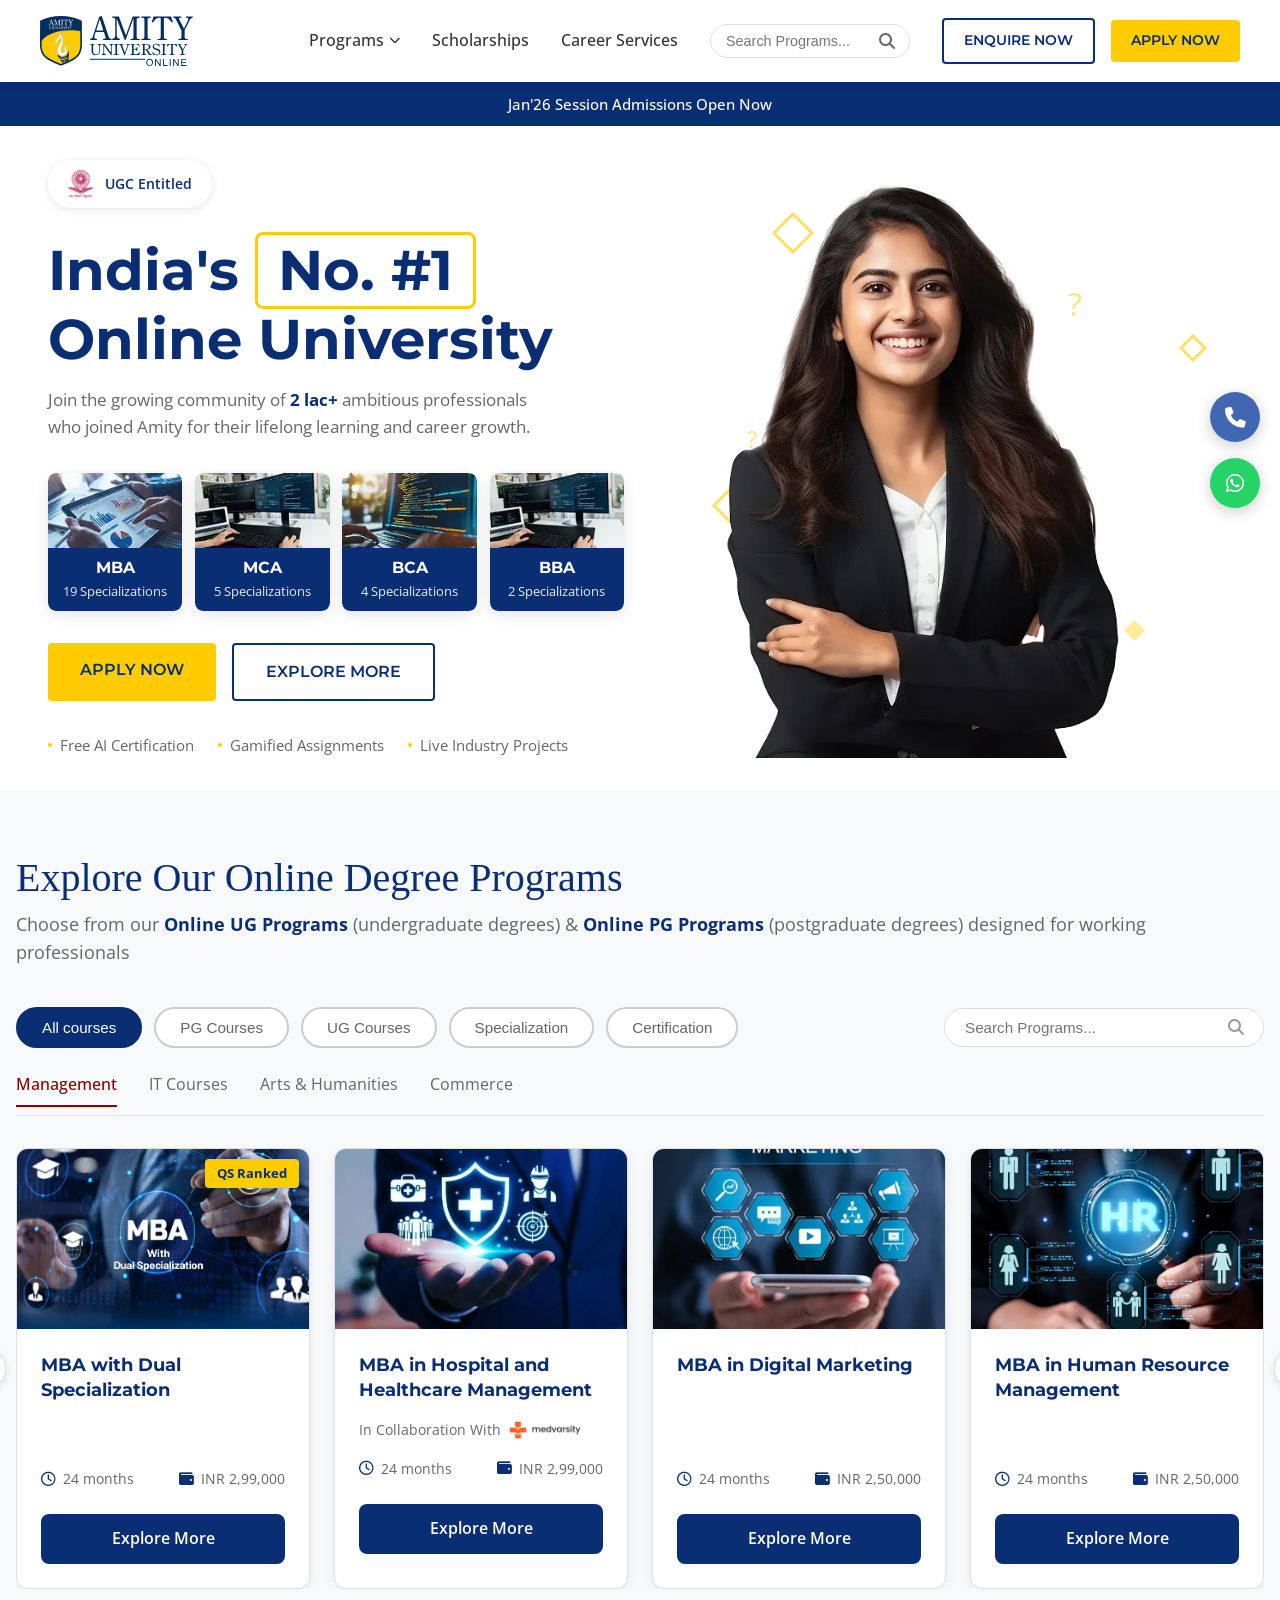
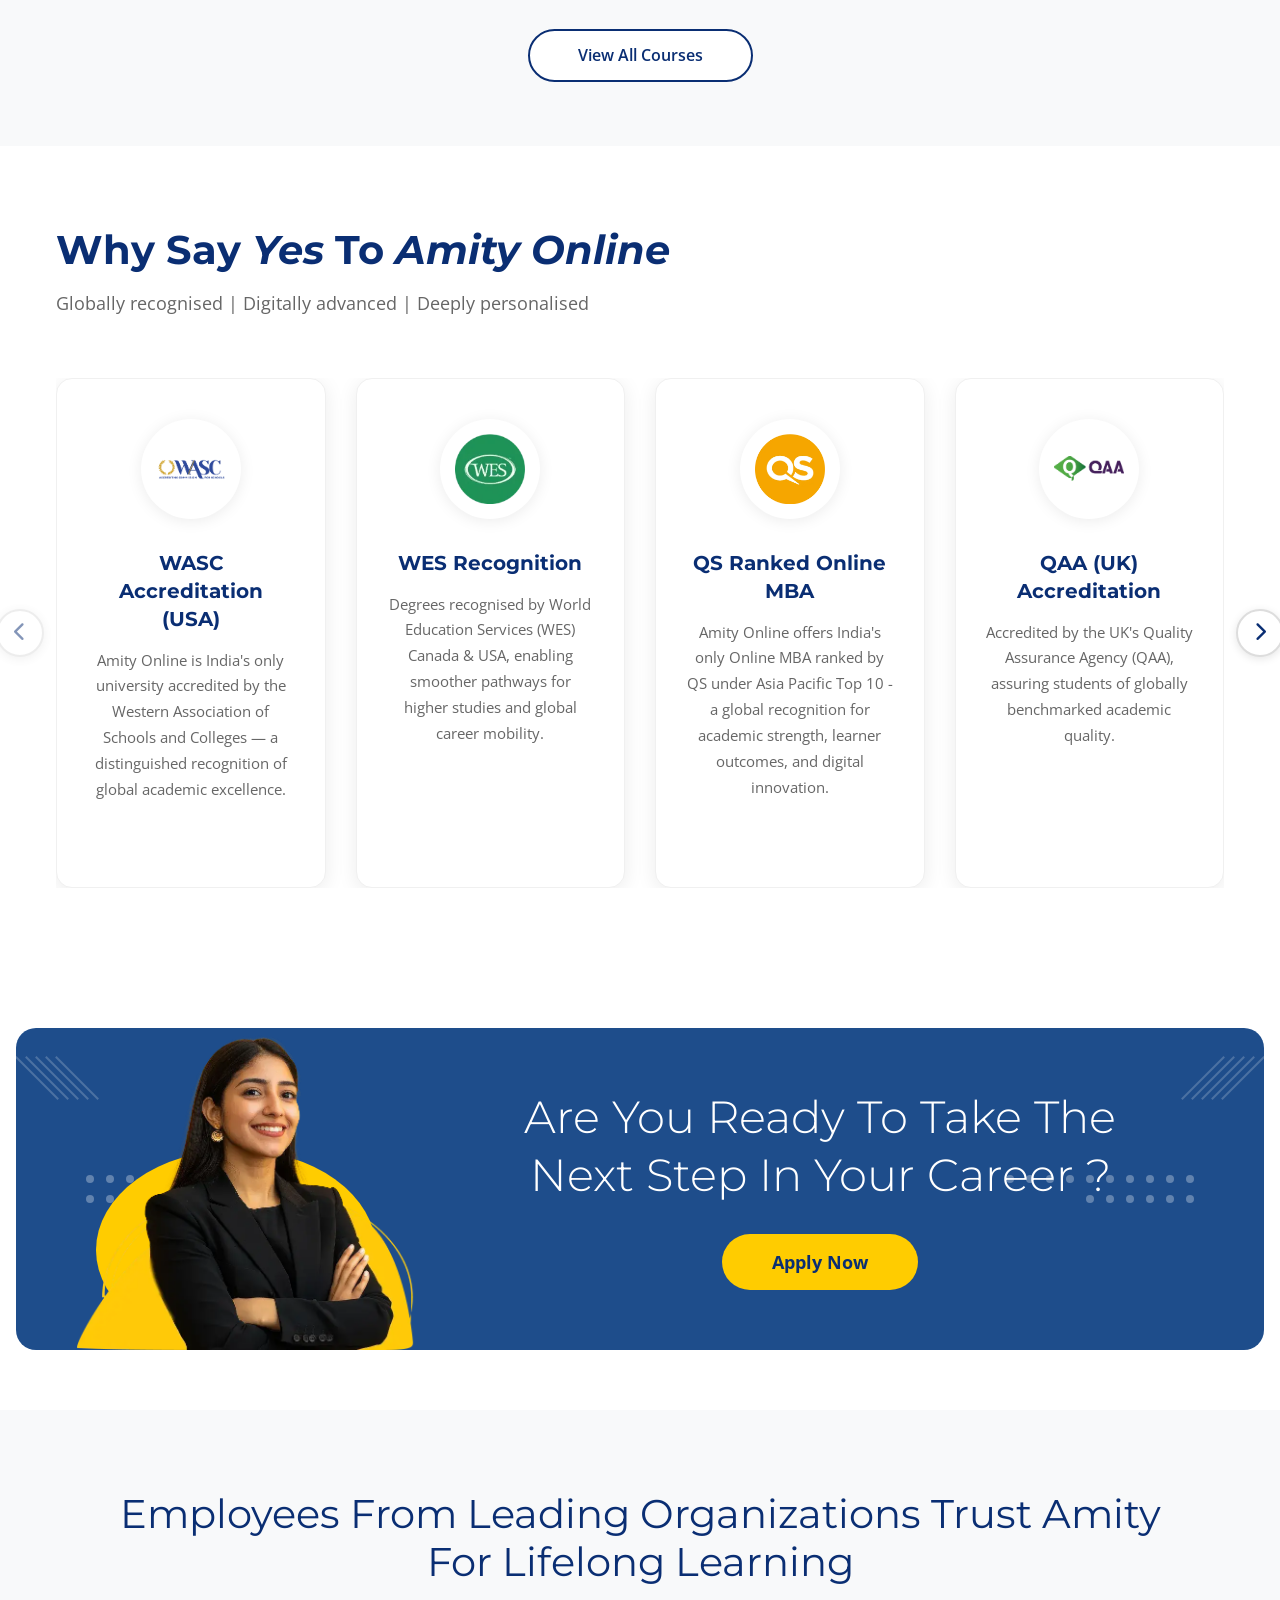
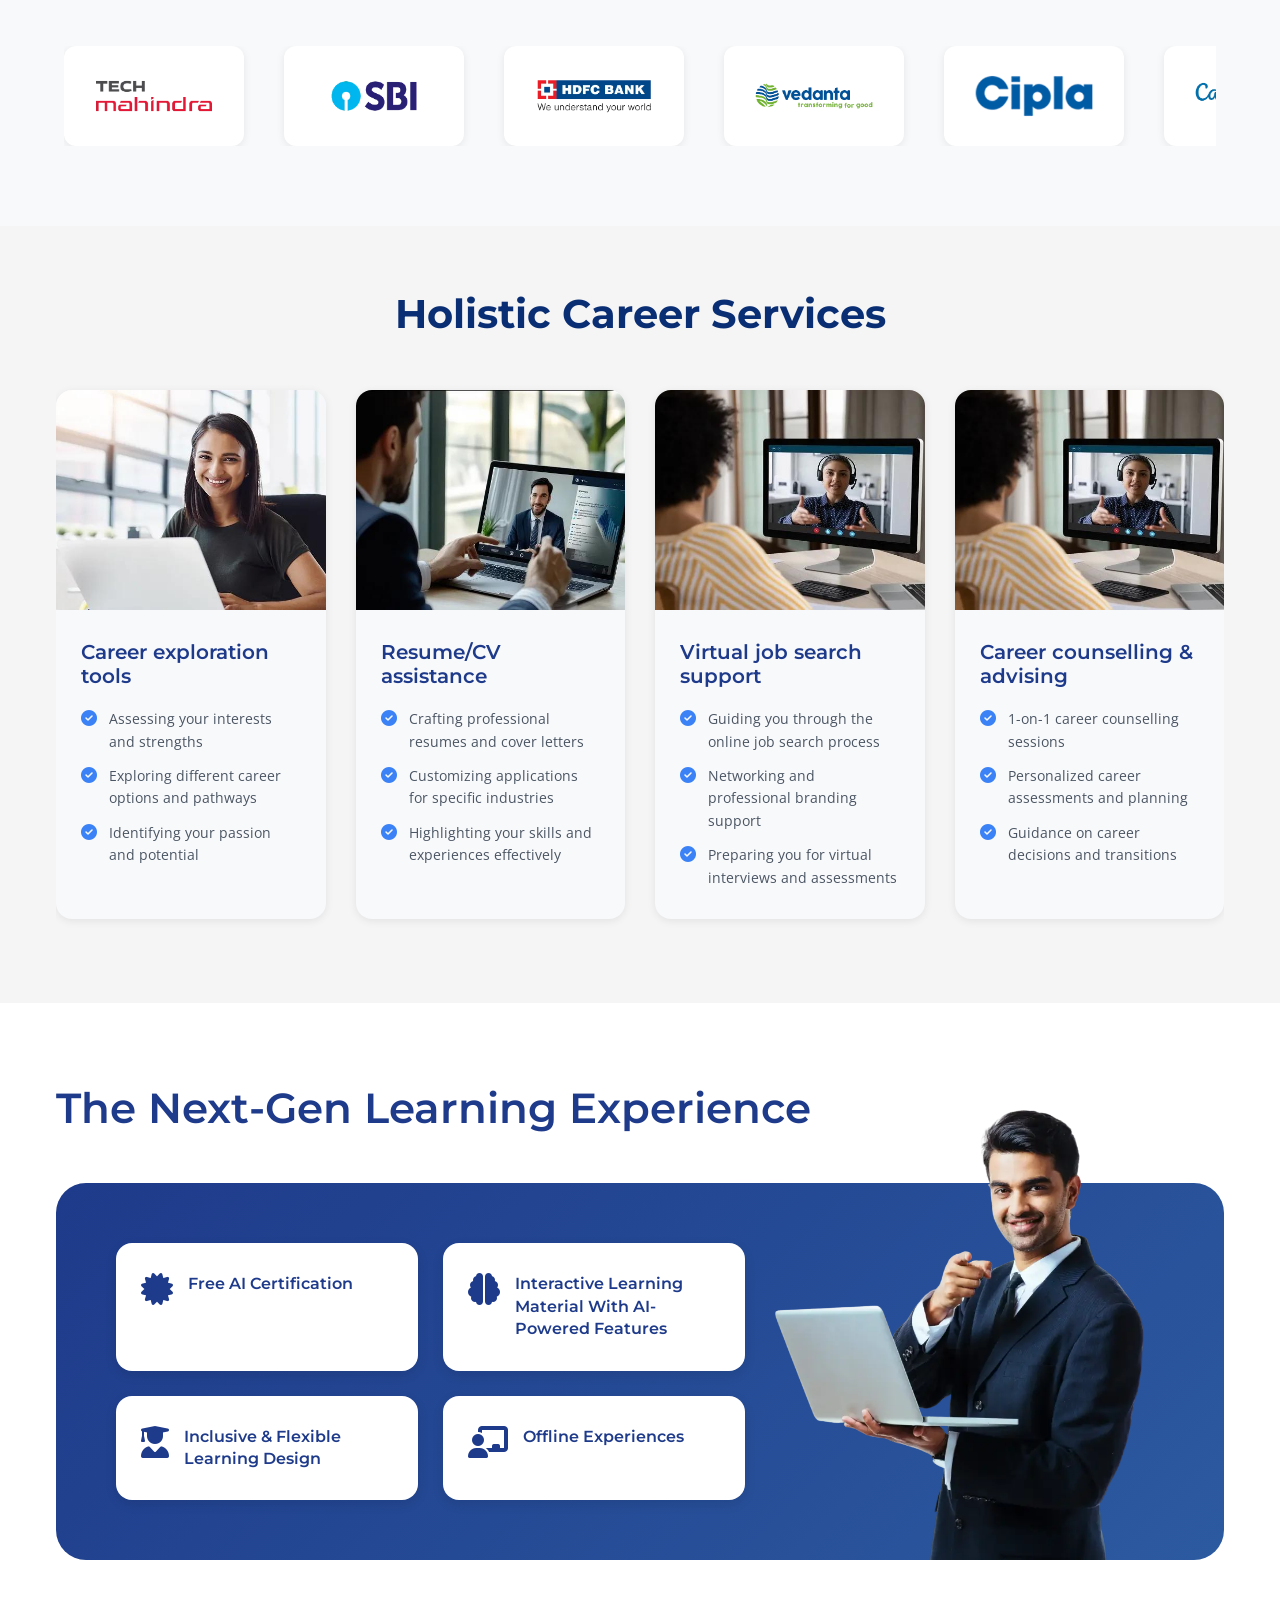
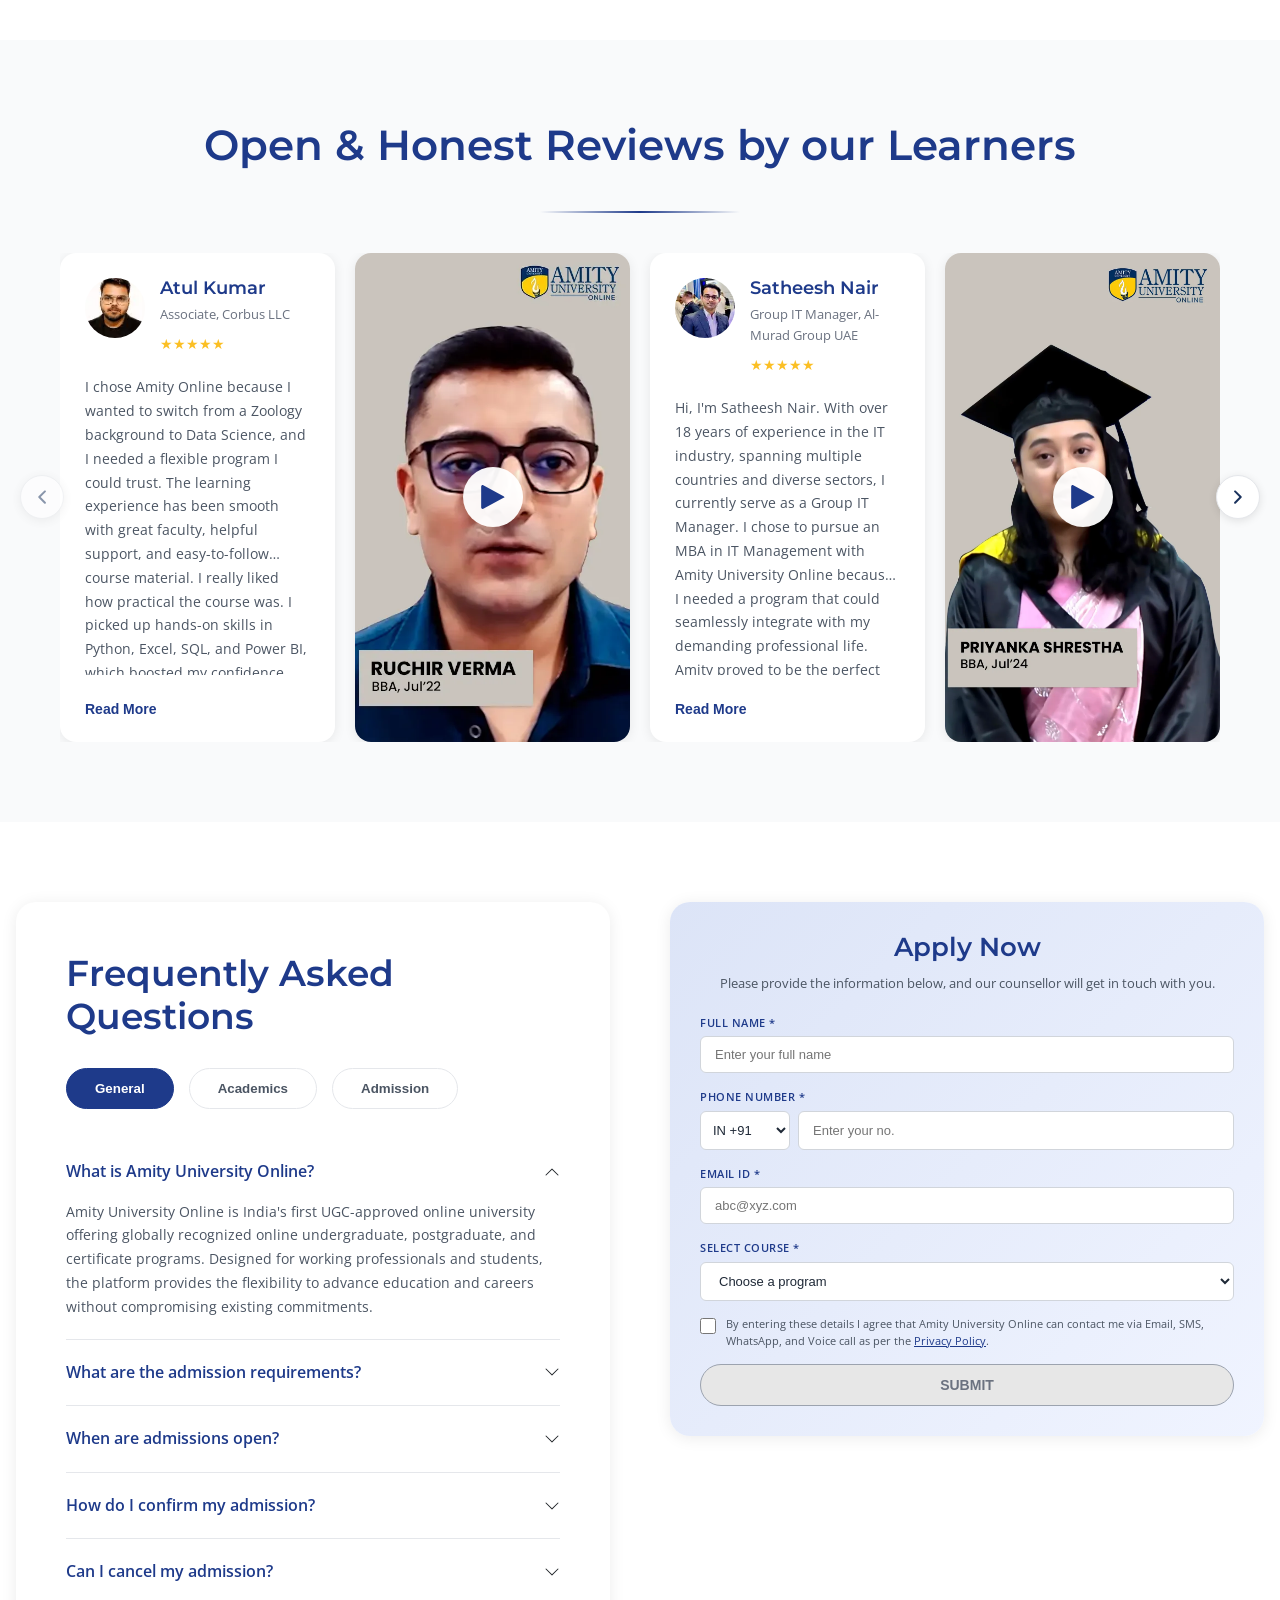
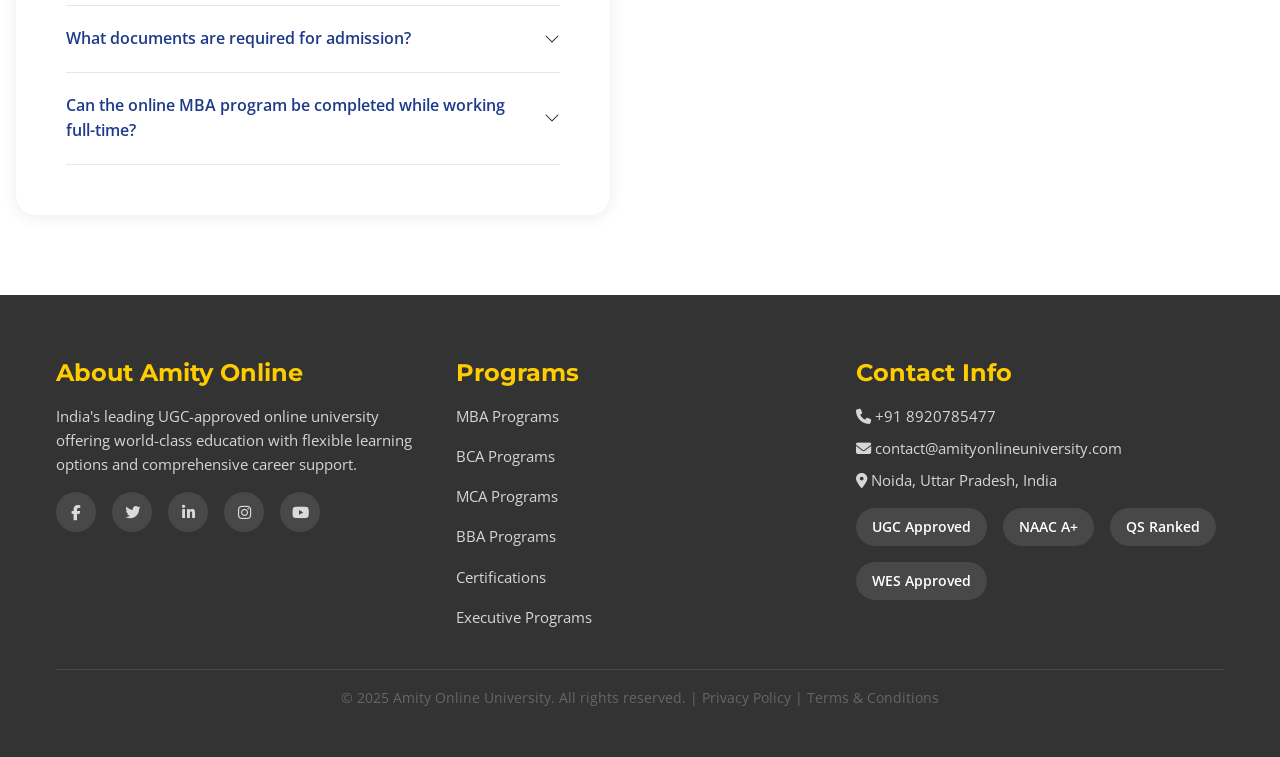
==== commit 0749045d: "latest" ====
--- a/index.html
+++ b/index.html
@@ -11,7 +11,7 @@
 
       gtag('config', 'G-H2NDY0BJSH');
     </script>
-    
+    <meta name="google-site-verification" content="Cx_ZxCfL-jByy6Ra9tSb8wEARkEa_30ZMKfMFnQW94Q" />
     <!-- Meta Pixel Code -->
     <script>
     !function(f,b,e,v,n,t,s)
@@ -303,11 +303,11 @@
             <!-- Filter Bar and Search -->
             <div style="display: flex; justify-content: space-between; align-items: center; margin-bottom: 1.5rem; flex-wrap: wrap; gap: 1rem;">
                 <div class="programs-filter-new" style="display: flex; gap: 0.75rem; flex-wrap: wrap;">
-                    <button class="filter-btn-new active" data-filter="all" style="padding: 10px 24px; border-radius: 25px; border: 2px solid var(--navy-blue); background: var(--navy-blue); color: white; font-size: 0.95rem; cursor: pointer; transition: all 0.3s ease; font-weight: 500;">All courses</button>
-                    <button class="filter-btn-new" data-filter="pg" style="padding: 10px 24px; border-radius: 25px; border: 2px solid #ccc; background: white; color: #666; font-size: 0.95rem; cursor: pointer; transition: all 0.3s ease; font-weight: 500;">PG Courses</button>
-                    <button class="filter-btn-new" data-filter="ug" style="padding: 10px 24px; border-radius: 25px; border: 2px solid #ccc; background: white; color: #666; font-size: 0.95rem; cursor: pointer; transition: all 0.3s ease; font-weight: 500;">UG Courses</button>
-                    <button class="filter-btn-new" data-filter="specialization" style="padding: 10px 24px; border-radius: 25px; border: 2px solid #ccc; background: white; color: #666; font-size: 0.95rem; cursor: pointer; transition: all 0.3s ease; font-weight: 500;">Specialization</button>
-                    <button class="filter-btn-new" data-filter="certification" style="padding: 10px 24px; border-radius: 25px; border: 2px solid #ccc; background: white; color: #666; font-size: 0.95rem; cursor: pointer; transition: all 0.3s ease; font-weight: 500;">Certification</button>
+                    <button class="filter-btn-new active" data-filter="all" onclick="filterCourses('all', this)" style="padding: 10px 24px; border-radius: 25px; border: 2px solid var(--navy-blue); background: var(--navy-blue); color: white; font-size: 0.95rem; cursor: pointer; transition: all 0.3s ease; font-weight: 500;">All courses</button>
+                    <button class="filter-btn-new" data-filter="pg" onclick="filterCourses('pg', this)" style="padding: 10px 24px; border-radius: 25px; border: 2px solid #ccc; background: white; color: #666; font-size: 0.95rem; cursor: pointer; transition: all 0.3s ease; font-weight: 500;">PG Courses</button>
+                    <button class="filter-btn-new" data-filter="ug" onclick="filterCourses('ug', this)" style="padding: 10px 24px; border-radius: 25px; border: 2px solid #ccc; background: white; color: #666; font-size: 0.95rem; cursor: pointer; transition: all 0.3s ease; font-weight: 500;">UG Courses</button>
+                    <button class="filter-btn-new" data-filter="specialization" onclick="filterCourses('specialization', this)" style="padding: 10px 24px; border-radius: 25px; border: 2px solid #ccc; background: white; color: #666; font-size: 0.95rem; cursor: pointer; transition: all 0.3s ease; font-weight: 500;">Specialization</button>
+                    <button class="filter-btn-new" data-filter="certification" onclick="filterCourses('certification', this)" style="padding: 10px 24px; border-radius: 25px; border: 2px solid #ccc; background: white; color: #666; font-size: 0.95rem; cursor: pointer; transition: all 0.3s ease; font-weight: 500;">Certification</button>
                 </div>
                 
                 <div style="position: relative; width: 320px;">
@@ -319,11 +319,102 @@
             
             <!-- Category Tabs -->
             <div style="display: flex; gap: 2rem; margin-bottom: 2rem; border-bottom: 1px solid #e0e0e0; padding-bottom: 0.5rem;">
-                <a href="#" class="category-tab active" data-category-type="management" style="color: #8B0000; text-decoration: none; font-size: 1rem; padding-bottom: 0.5rem; border-bottom: 2px solid #8B0000; font-weight: 500;">Management</a>
-                <a href="#" class="category-tab" data-category-type="it" style="color: #666; text-decoration: none; font-size: 1rem; padding-bottom: 0.5rem;">IT Courses</a>
-                <a href="#" class="category-tab" data-category-type="arts" style="color: #666; text-decoration: none; font-size: 1rem; padding-bottom: 0.5rem;">Arts & Humanities</a>
-                <a href="#" class="category-tab" data-category-type="commerce" style="color: #666; text-decoration: none; font-size: 1rem; padding-bottom: 0.5rem;">Commerce</a>
+                <a href="#" class="category-tab active" data-category-type="management" onclick="filterByCategory('management', this); return false;" style="color: #8B0000; text-decoration: none; font-size: 1rem; padding-bottom: 0.5rem; border-bottom: 2px solid #8B0000; font-weight: 500;">Management</a>
+                <a href="#" class="category-tab" data-category-type="it" onclick="filterByCategory('it', this); return false;" style="color: #666; text-decoration: none; font-size: 1rem; padding-bottom: 0.5rem;">IT Courses</a>
+                <a href="#" class="category-tab" data-category-type="arts" onclick="filterByCategory('arts', this); return false;" style="color: #666; text-decoration: none; font-size: 1rem; padding-bottom: 0.5rem;">Arts & Humanities</a>
+                <a href="#" class="category-tab" data-category-type="commerce" onclick="filterByCategory('commerce', this); return false;" style="color: #666; text-decoration: none; font-size: 1rem; padding-bottom: 0.5rem;">Commerce</a>
             </div>
+            
+            <script>
+            // Define filter functions immediately so they're available for onclick handlers
+            window.filterCourses = function(filterValue, clickedBtn) {
+                console.log('Filter clicked:', filterValue);
+                
+                // Remove active class from all filter buttons
+                var allFilterBtns = document.querySelectorAll('.filter-btn-new');
+                for (var i = 0; i < allFilterBtns.length; i++) {
+                    allFilterBtns[i].classList.remove('active');
+                    allFilterBtns[i].style.background = 'white';
+                    allFilterBtns[i].style.color = '#666';
+                    allFilterBtns[i].style.borderColor = '#ccc';
+                }
+                
+                // Add active class to clicked button
+                if (clickedBtn) {
+                    clickedBtn.classList.add('active');
+                    clickedBtn.style.background = 'var(--navy-blue)';
+                    clickedBtn.style.color = 'white';
+                    clickedBtn.style.borderColor = 'var(--navy-blue)';
+                }
+                
+                // Filter program cards - use CSS class for hiding to work with mobile !important rules
+                var programCards = document.querySelectorAll('.program-card-new');
+                var visibleCount = 0;
+                for (var j = 0; j < programCards.length; j++) {
+                    var card = programCards[j];
+                    var category = card.getAttribute('data-category');
+                    
+                    if (filterValue === 'all' || category === filterValue) {
+                        card.classList.remove('hidden-card');
+                        card.style.visibility = 'visible';
+                        card.style.opacity = '1';
+                        visibleCount++;
+                    } else {
+                        card.classList.add('hidden-card');
+                        card.style.visibility = 'hidden';
+                        card.style.opacity = '0';
+                    }
+                }
+                
+                console.log('Showing', visibleCount, 'cards');
+            };
+            
+            window.filterByCategory = function(categoryType, clickedTab) {
+                console.log('Category clicked:', categoryType);
+                
+                // Remove active state from all tabs
+                var allTabs = document.querySelectorAll('.category-tab');
+                for (var i = 0; i < allTabs.length; i++) {
+                    allTabs[i].classList.remove('active');
+                    allTabs[i].style.color = '#666';
+                    allTabs[i].style.borderBottom = 'none';
+                }
+                
+                // Add active state to clicked tab
+                if (clickedTab) {
+                    clickedTab.classList.add('active');
+                    clickedTab.style.color = '#8B0000';
+                    clickedTab.style.borderBottom = '2px solid #8B0000';
+                }
+                
+                // Filter courses by category type - use CSS class for hiding to work with mobile !important rules
+                var programCards = document.querySelectorAll('.program-card-new');
+                var visibleCount = 0;
+                for (var j = 0; j < programCards.length; j++) {
+                    var card = programCards[j];
+                    var cardType = card.getAttribute('data-type');
+                    
+                    if (cardType === categoryType) {
+                        card.classList.remove('hidden-card');
+                        card.style.visibility = 'visible';
+                        card.style.opacity = '1';
+                        visibleCount++;
+                    } else {
+                        card.classList.add('hidden-card');
+                        card.style.visibility = 'hidden';
+                        card.style.opacity = '0';
+                    }
+                }
+                
+                console.log('Showing', visibleCount, 'cards for', categoryType);
+                
+                // Reset carousel position
+                var carousel = document.querySelector('.programs-carousel');
+                if (carousel) {
+                    carousel.scrollTo({ left: 0, behavior: 'smooth' });
+                }
+            };
+            </script>
             
             <!-- Programs Carousel -->
             <div style="position: relative;">
@@ -1891,25 +1982,12 @@
                 
                 <!-- Footer Section 2 -->
                 <div class="footer-section">
-                    <h3>Quick Links</h3>
-                    <div class="footer-links">
-                        <a href="programs">All Programs</a>
-                        <a href="about">About Us</a>
-                        <a href="blog">Blog</a>
-                        <a href="#">Admissions</a>
-                        <a href="#">Student Portal</a>
-                        <a href="#">FAQs</a>
-                    </div>
-                </div>
-                
-                <!-- Footer Section 3 -->
-                <div class="footer-section">
                     <h3>Programs</h3>
                     <div class="footer-links">
-                        <a href="programs">MBA Programs</a>
-                        <a href="programs">BCA Programs</a>
-                        <a href="programs">MCA Programs</a>
-                        <a href="programs">BBA Programs</a>
+                        <a href="mba">MBA Programs</a>
+                        <a href="bca">BCA Programs</a>
+                        <a href="mca">MCA Programs</a>
+                        <a href="bba">BBA Programs</a>
                         <a href="programs">Certifications</a>
                         <a href="programs">Executive Programs</a>
                     </div>
@@ -2415,6 +2493,8 @@
         setupSearchInput('navSearchInput', 'navSearchResults');
         setupSearchInput('mobileSearchInput', 'mobileSearchResults');
         setupSearchInput('programsSearchInput', 'programsSearchResults');
+        
+        // Note: Filter functions are defined inline near the filter buttons for immediate availability
     </script>
 
     <!-- Popup Form Modal -->
@@ -2440,13 +2520,13 @@
                     <!-- Phone Number -->
                     <div>
                         <label for="popup_phone_number" style="display: block; text-transform: uppercase; font-size: 11px; color: #1e3a8a; font-weight: 600; margin-bottom: 5px; letter-spacing: 0.5px;">Phone Number *</label>
-                        <div style="display: flex; gap: 8px;">
-                            <select style="padding: 10px 8px; border: 1px solid #d1d5db; border-radius: 6px; font-size: 13px; color: #1f2937; background: white; outline: none; width: 90px;">
+                        <div style="display: flex; gap: 8px; width: 100%;">
+                            <select style="padding: 10px 8px; border: 1px solid #d1d5db; border-radius: 6px; font-size: 13px; color: #1f2937; background: white; outline: none; width: 90px; flex-shrink: 0;">
                                 <option value="+91">IN +91</option>
                                 <option value="+1">US +1</option>
                                 <option value="+44">UK +44</option>
                             </select>
-                            <input type="tel" id="popup_phone_number" placeholder="Enter your no." required style="flex: 1; padding: 10px 14px; border: 1px solid #d1d5db; border-radius: 6px; font-size: 13px; color: #1f2937; outline: none; transition: border-color 0.3s ease;">
+                            <input type="tel" id="popup_phone_number" placeholder="Enter your no." required style="flex: 1; min-width: 0; padding: 10px 14px; border: 1px solid #d1d5db; border-radius: 6px; font-size: 13px; color: #1f2937; outline: none; transition: border-color 0.3s ease;">
                         </div>
                     </div>
                     
@@ -2498,6 +2578,69 @@
             to {
                 opacity: 1;
                 transform: translateY(0);
+            }
+        }
+        
+        /* Mobile responsive styles for popup form */
+        @media (max-width: 768px) {
+            #popupModal > div {
+                width: 95% !important;
+                margin: 10% auto !important;
+                max-height: 90vh;
+                overflow-y: auto;
+            }
+            
+            #popupModal > div > div:last-child {
+                padding: 20px !important;
+            }
+            
+            #popup-apply-form {
+                gap: 12px !important;
+            }
+            
+            #popup-apply-form input,
+            #popup-apply-form select {
+                font-size: 14px !important;
+            }
+
+            /* Mobile-friendly checkbox styling */
+            #popupModal input[type="checkbox"] {
+                -webkit-appearance: none;
+                -moz-appearance: none;
+                appearance: none;
+                width: 20px !important;
+                height: 20px !important;
+                min-width: 20px !important;
+                min-height: 20px !important;
+                border: 2px solid #1e3a8a !important;
+                border-radius: 4px !important;
+                background-color: white !important;
+                cursor: pointer !important;
+                position: relative !important;
+                margin-top: 0px !important;
+                flex-shrink: 0 !important;
+                display: inline-block !important;
+            }
+            
+            #popupModal input[type="checkbox"]:checked {
+                background-color: #1e3a8a !important;
+                border-color: #1e3a8a !important;
+            }
+            
+            #popupModal input[type="checkbox"]:checked::after {
+                content: '✓' !important;
+                position: absolute !important;
+                top: 50% !important;
+                left: 50% !important;
+                transform: translate(-50%, -50%) !important;
+                color: white !important;
+                font-size: 14px !important;
+                font-weight: bold !important;
+            }
+            
+            #popupModal input[type="checkbox"]:focus {
+                outline: 2px solid #fbbf24 !important;
+                outline-offset: 2px !important;
             }
         }
     </style>
--- a/css/styles.css
+++ b/css/styles.css
@@ -70,6 +70,16 @@
 
 ul {
   list-style: none;
+}
+
+/* ================================
+   UTILITY CLASSES
+   ================================ */
+
+/* Hidden card class for filter functionality on mobile */
+/* Uses !important to override display: flex !important in responsive styles */
+.program-card-new.hidden-card {
+  display: none !important;
 }
 
 /* ================================
@@ -1614,6 +1624,7 @@
     gap: 0.5rem !important;
     padding-bottom: 10px !important;
     -webkit-overflow-scrolling: touch !important;
+    user-select: none !important;
   }
   
   .programs-filter-new button,
@@ -1622,6 +1633,18 @@
     padding: 8px 16px !important;
     font-size: 0.85rem !important;
     white-space: nowrap !important;
+    pointer-events: auto !important;
+    z-index: 10 !important;
+    position: relative !important;
+    touch-action: manipulation !important;
+    -webkit-tap-highlight-color: rgba(30, 58, 138, 0.2) !important;
+    user-select: none !important;
+  }
+  
+  /* Programs section subtitle - smaller on mobile */
+  #programs .container > div:first-child p {
+    font-size: 0.9rem !important;
+    line-height: 1.5 !important;
   }
   
   /* Hide search bar on mobile */
@@ -1641,6 +1664,15 @@
     white-space: nowrap !important;
     font-size: 0.8rem !important;
     padding-bottom: 0.4rem !important;
+    pointer-events: auto !important;
+    z-index: 10 !important;
+    position: relative !important;
+    touch-action: manipulation !important;
+    -webkit-tap-highlight-color: rgba(139, 0, 0, 0.2) !important;
+    user-select: none !important;
+    display: inline-block !important;
+    padding-left: 0.25rem !important;
+    padding-right: 0.25rem !important;
   }
   
   /* Programs Carousel */
@@ -3502,6 +3534,27 @@
   
   .program-card-new h3 {
     font-size: 0.95rem !important;
+  }
+  
+  /* Programs section subtitle - even smaller on extra small screens */
+  #programs .container > div:first-child p {
+    font-size: 0.85rem !important;
+    line-height: 1.4 !important;
+  }
+  
+  /* Filter buttons - ensure they work on small screens */
+  .filter-btn-new {
+    min-height: 44px !important;
+    display: inline-flex !important;
+    align-items: center !important;
+    justify-content: center !important;
+  }
+  
+  /* Category tabs - ensure they work on small screens */
+  .category-tab {
+    min-height: 44px !important;
+    display: inline-flex !important;
+    align-items: center !important;
   }
   
   /* Collaboration Badge - Extra Small Screens */
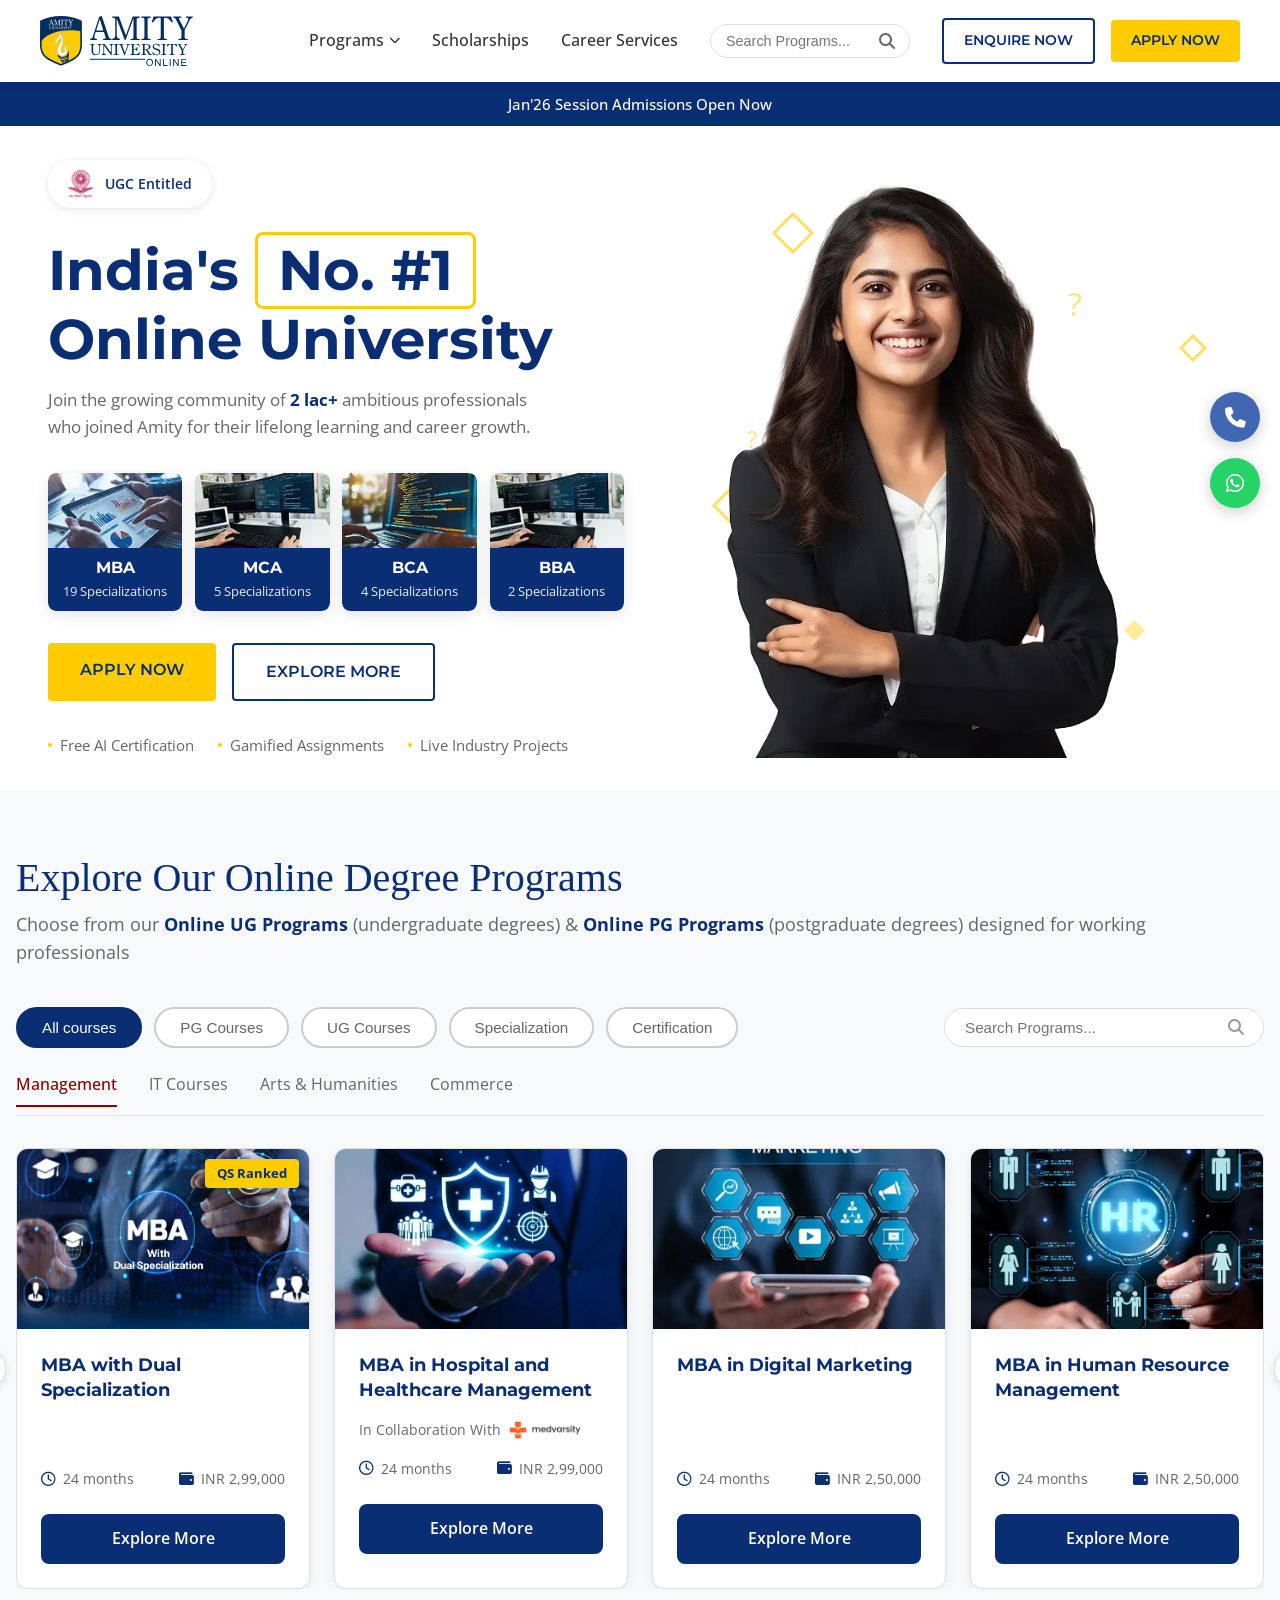
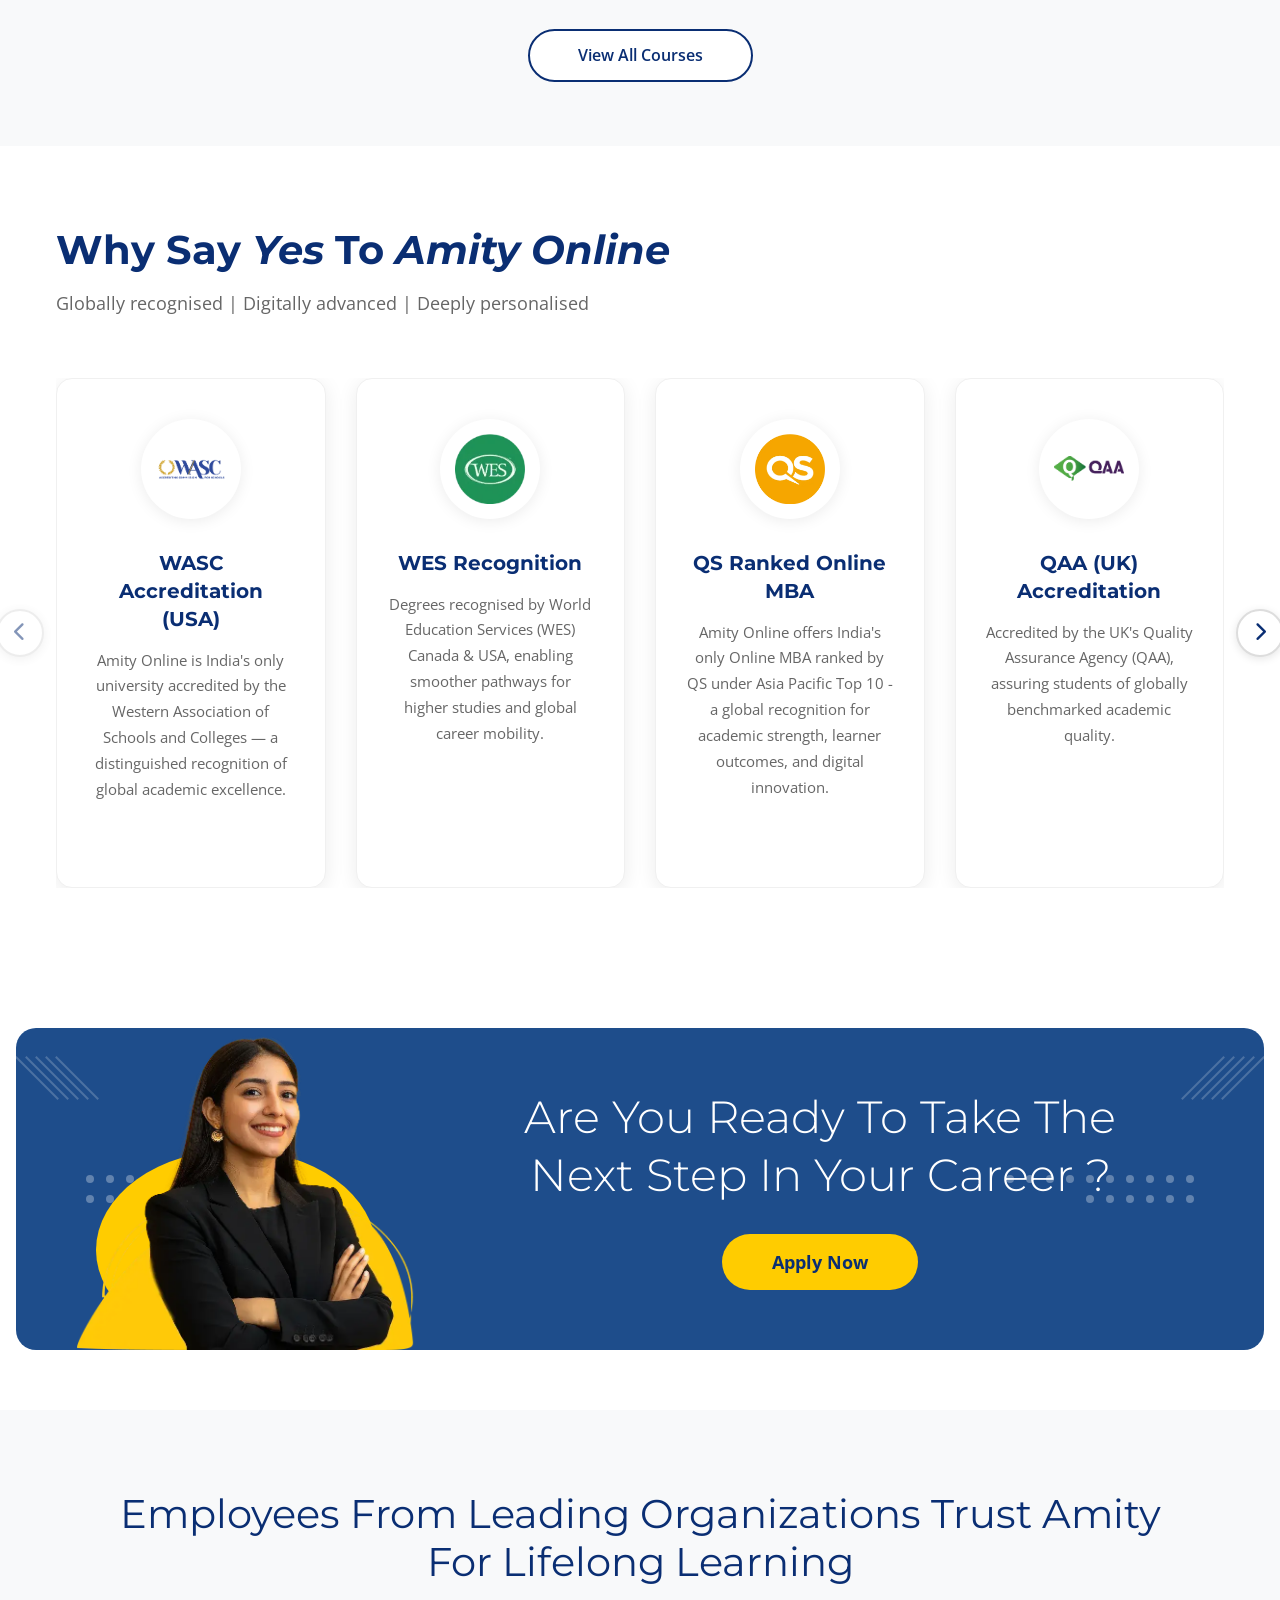
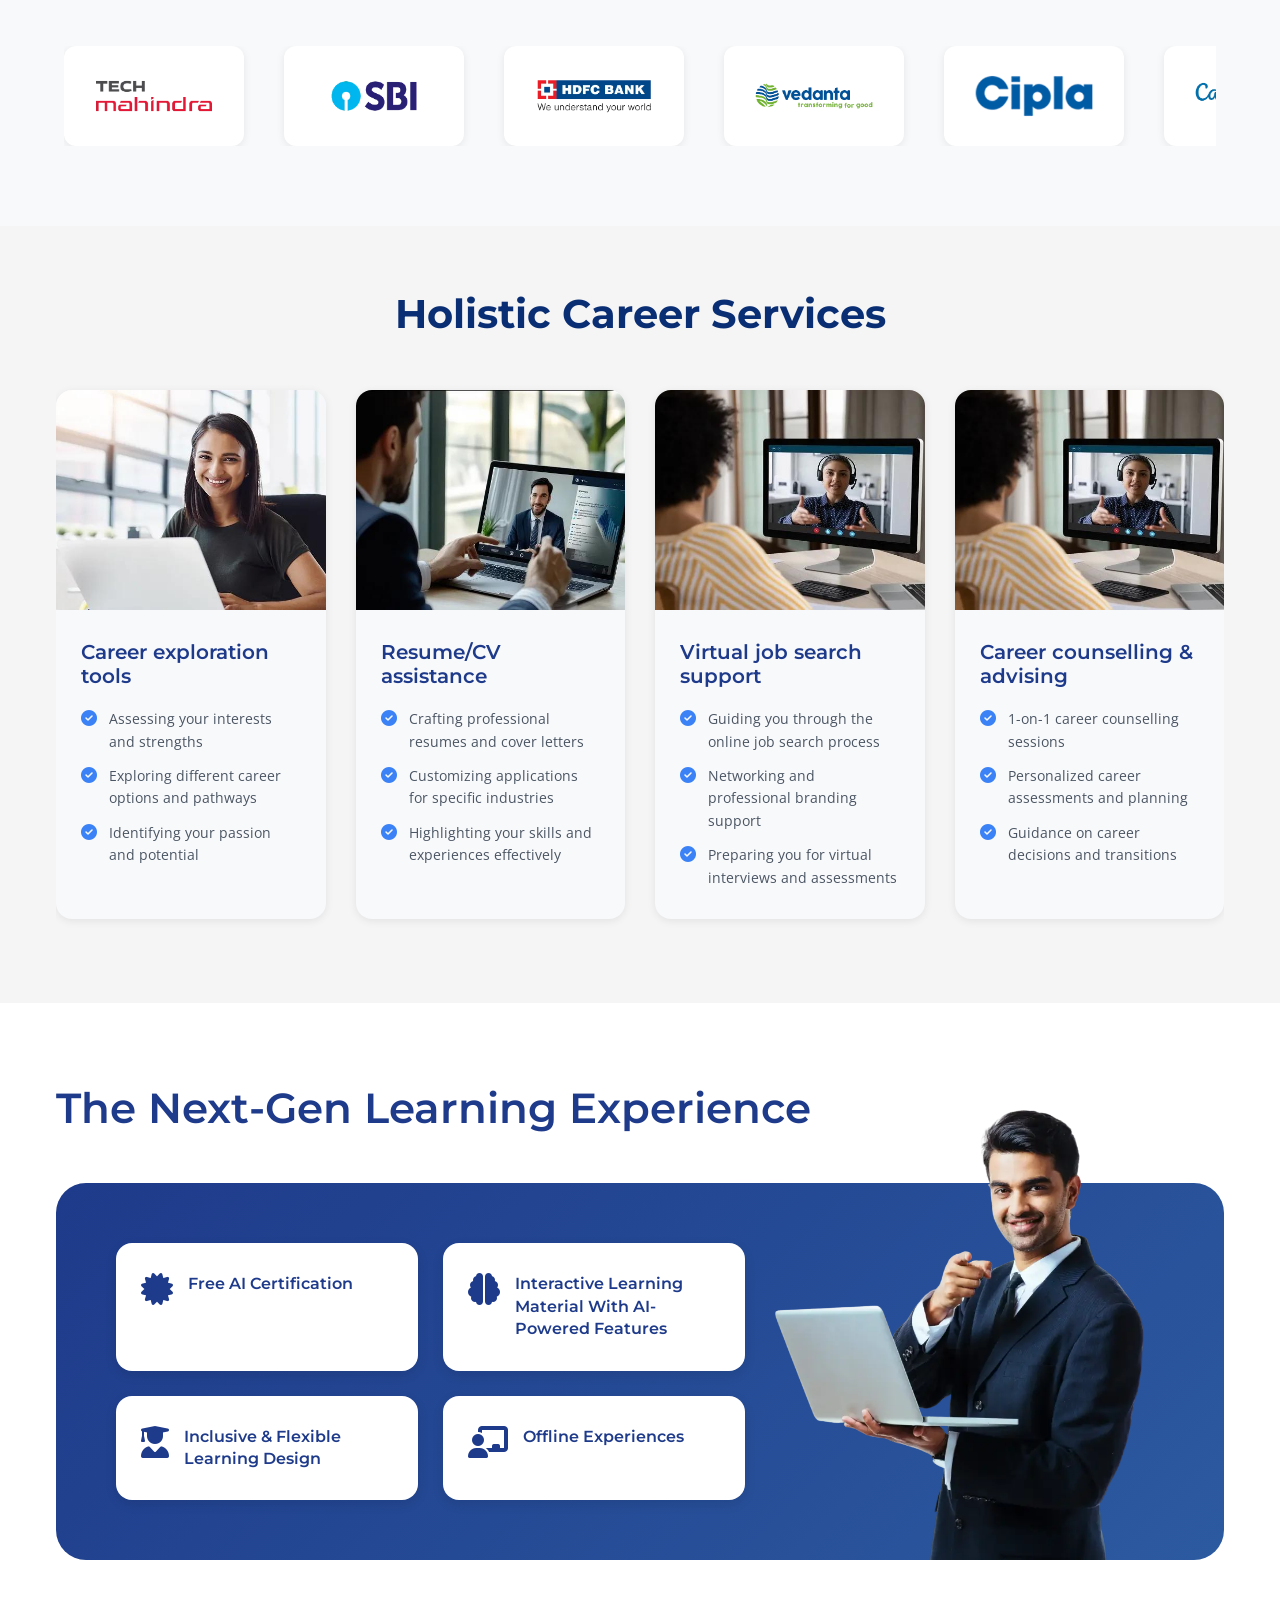
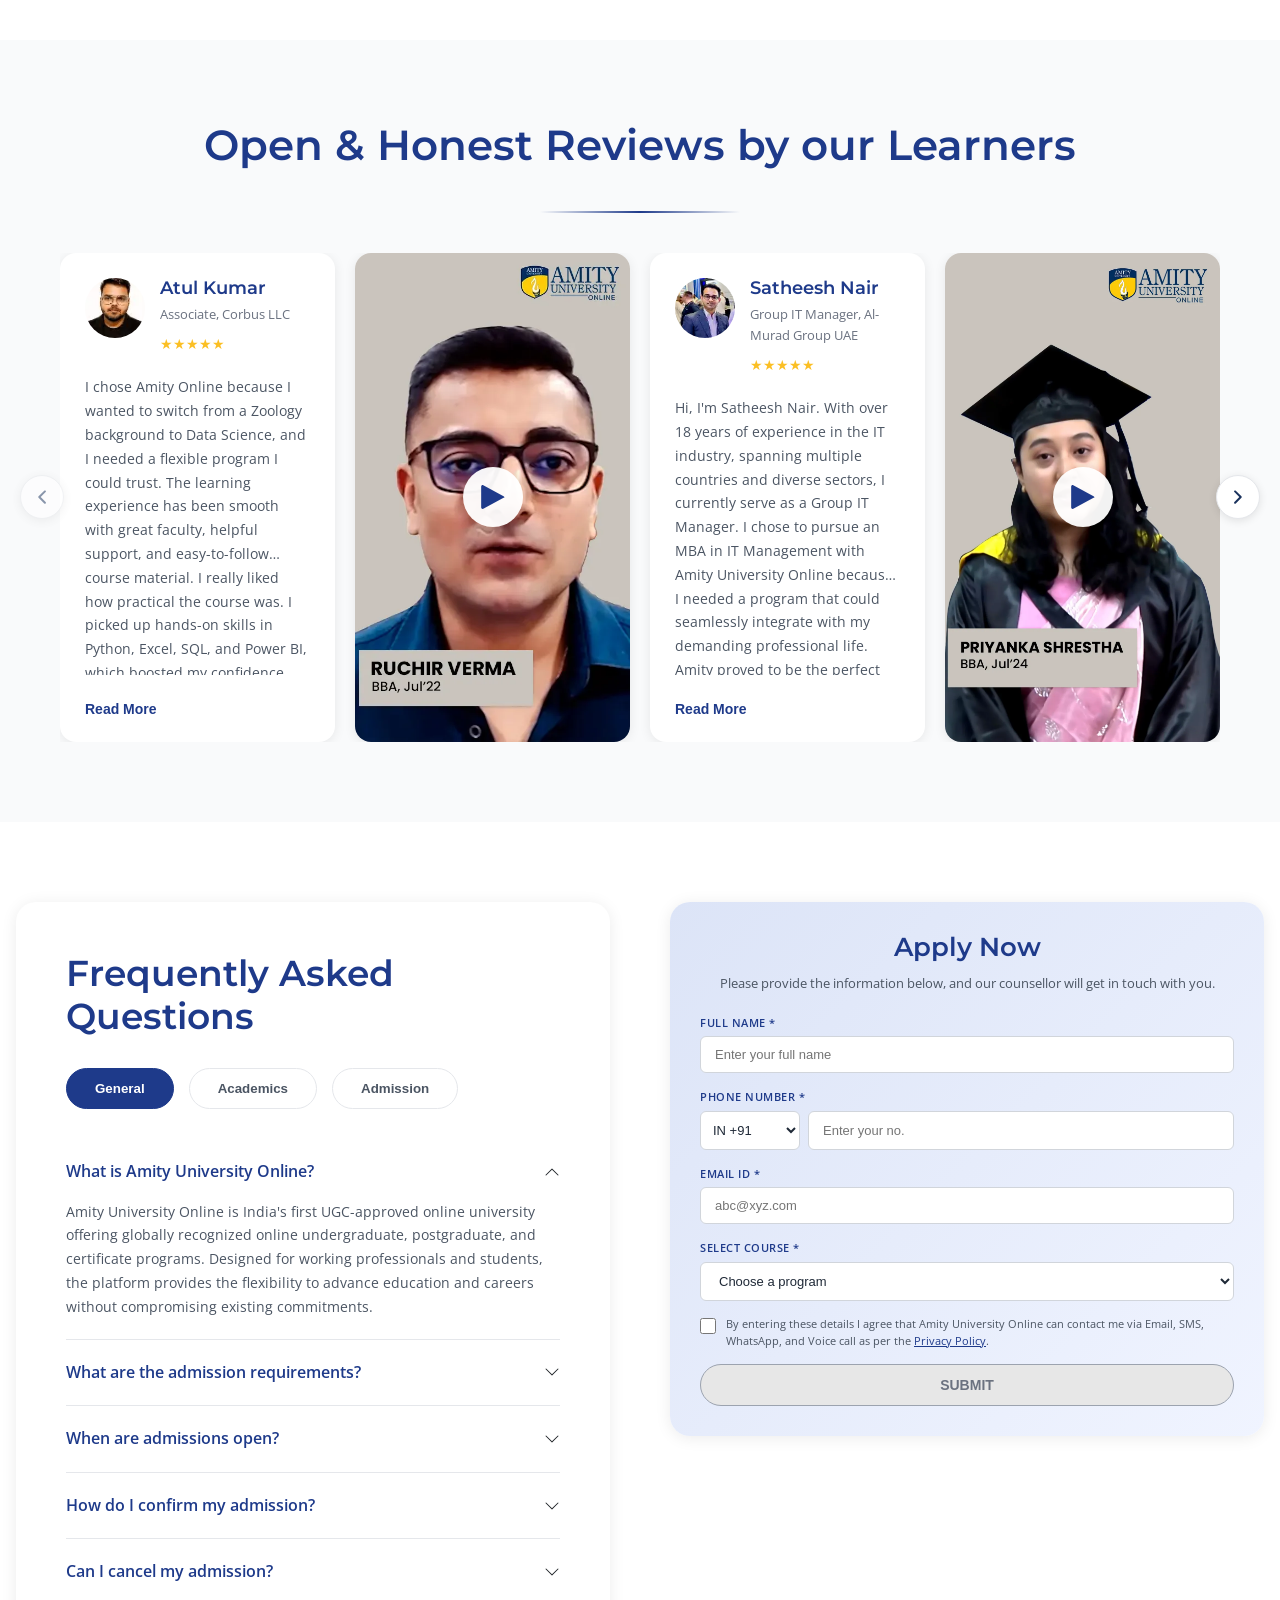
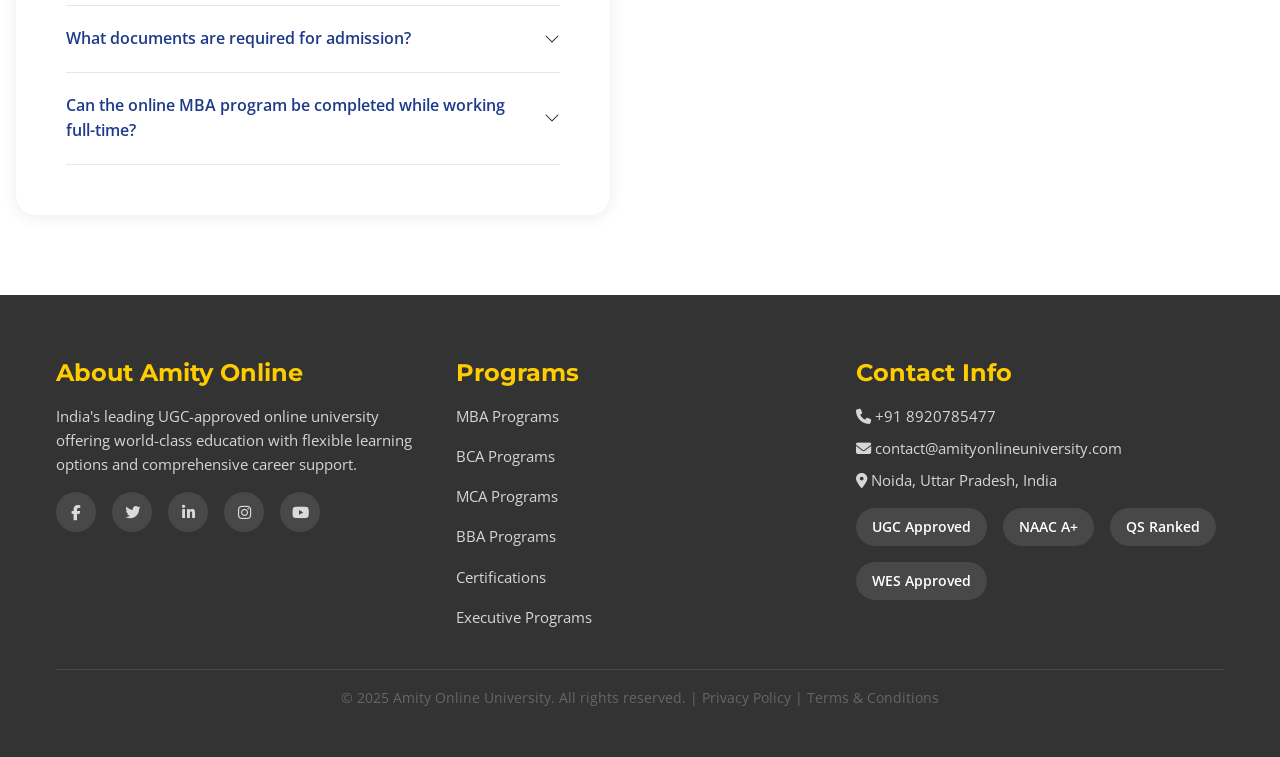
==== commit 0d7e169c: "added country code in the form" ====
--- a/index.html
+++ b/index.html
@@ -1908,10 +1908,8 @@
                         <div>
                             <label for="phone_number" style="display: block; text-transform: uppercase; font-size: 11px; color: #1e3a8a; font-weight: 600; margin-bottom: 5px; letter-spacing: 0.5px;">Phone Number *</label>
                             <div style="display: flex; gap: 8px;">
-                                <select style="padding: 10px 8px; border: 1px solid #d1d5db; border-radius: 6px; font-size: 13px; color: #1f2937; background: white; outline: none; width: 90px;">
+                                <select class="country-code-select" style="padding: 10px 8px; border: 1px solid #d1d5db; border-radius: 6px; font-size: 13px; color: #1f2937; background: white; outline: none; width: 100px;">
                                     <option value="+91">IN +91</option>
-                                    <option value="+1">US +1</option>
-                                    <option value="+44">UK +44</option>
                                 </select>
                                 <input type="tel" id="phone_number" placeholder="Enter your no." required style="flex: 1; padding: 10px 14px; border: 1px solid #d1d5db; border-radius: 6px; font-size: 13px; color: #1f2937; outline: none; transition: border-color 0.3s ease;">
                             </div>
@@ -2058,8 +2056,8 @@
                         <div style="margin-bottom: 12px;">
                             <label style="display: block; color: #374151; font-weight: 600; margin-bottom: 5px; font-size: 0.8rem;">Phone Number <span style="color: #ef4444;">*</span></label>
                             <div style="display: flex; gap: 8px;">
-                                <select style="width: 80px; padding: 10px; border: 1px solid #d1d5db; border-radius: 6px; font-size: 0.85rem;">
-                                    <option>IN +91</option>
+                                <select class="country-code-select" style="width: 100px; padding: 10px; border: 1px solid #d1d5db; border-radius: 6px; font-size: 0.85rem;">
+                                    <option value="+91">IN +91</option>
                                 </select>
                                 <input type="tel" placeholder="Enter your no." required style="flex: 1; padding: 10px; border: 1px solid #d1d5db; border-radius: 6px; font-size: 0.85rem;">
                             </div>
@@ -2124,8 +2122,8 @@
                         <div style="margin-bottom: 12px;">
                             <label style="display: block; color: #374151; font-weight: 600; margin-bottom: 5px; font-size: 0.8rem;">Phone Number <span style="color: #ef4444;">*</span></label>
                             <div style="display: flex; gap: 8px;">
-                                <select style="width: 80px; padding: 10px; border: 1px solid #d1d5db; border-radius: 6px; font-size: 0.85rem;">
-                                    <option>IN +91</option>
+                                <select class="country-code-select" style="width: 100px; padding: 10px; border: 1px solid #d1d5db; border-radius: 6px; font-size: 0.85rem;">
+                                    <option value="+91">IN +91</option>
                                 </select>
                                 <input type="tel" placeholder="Enter your no." required style="flex: 1; padding: 10px; border: 1px solid #d1d5db; border-radius: 6px; font-size: 0.85rem;">
                             </div>
@@ -2190,8 +2188,8 @@
                         <div style="margin-bottom: 12px;">
                             <label style="display: block; color: #374151; font-weight: 600; margin-bottom: 5px; font-size: 0.8rem;">Phone Number <span style="color: #ef4444;">*</span></label>
                             <div style="display: flex; gap: 8px;">
-                                <select style="width: 80px; padding: 10px; border: 1px solid #d1d5db; border-radius: 6px; font-size: 0.85rem;">
-                                    <option>IN +91</option>
+                                <select class="country-code-select" style="width: 100px; padding: 10px; border: 1px solid #d1d5db; border-radius: 6px; font-size: 0.85rem;">
+                                    <option value="+91">IN +91</option>
                                 </select>
                                 <input type="tel" placeholder="Enter your no." required style="flex: 1; padding: 10px; border: 1px solid #d1d5db; border-radius: 6px; font-size: 0.85rem;">
                             </div>
@@ -2521,10 +2519,8 @@
                     <div>
                         <label for="popup_phone_number" style="display: block; text-transform: uppercase; font-size: 11px; color: #1e3a8a; font-weight: 600; margin-bottom: 5px; letter-spacing: 0.5px;">Phone Number *</label>
                         <div style="display: flex; gap: 8px; width: 100%;">
-                            <select style="padding: 10px 8px; border: 1px solid #d1d5db; border-radius: 6px; font-size: 13px; color: #1f2937; background: white; outline: none; width: 90px; flex-shrink: 0;">
+                            <select class="country-code-select" style="padding: 10px 8px; border: 1px solid #d1d5db; border-radius: 6px; font-size: 13px; color: #1f2937; background: white; outline: none; width: 100px; flex-shrink: 0;">
                                 <option value="+91">IN +91</option>
-                                <option value="+1">US +1</option>
-                                <option value="+44">UK +44</option>
                             </select>
                             <input type="tel" id="popup_phone_number" placeholder="Enter your no." required style="flex: 1; min-width: 0; padding: 10px 14px; border: 1px solid #d1d5db; border-radius: 6px; font-size: 13px; color: #1f2937; outline: none; transition: border-color 0.3s ease;">
                         </div>
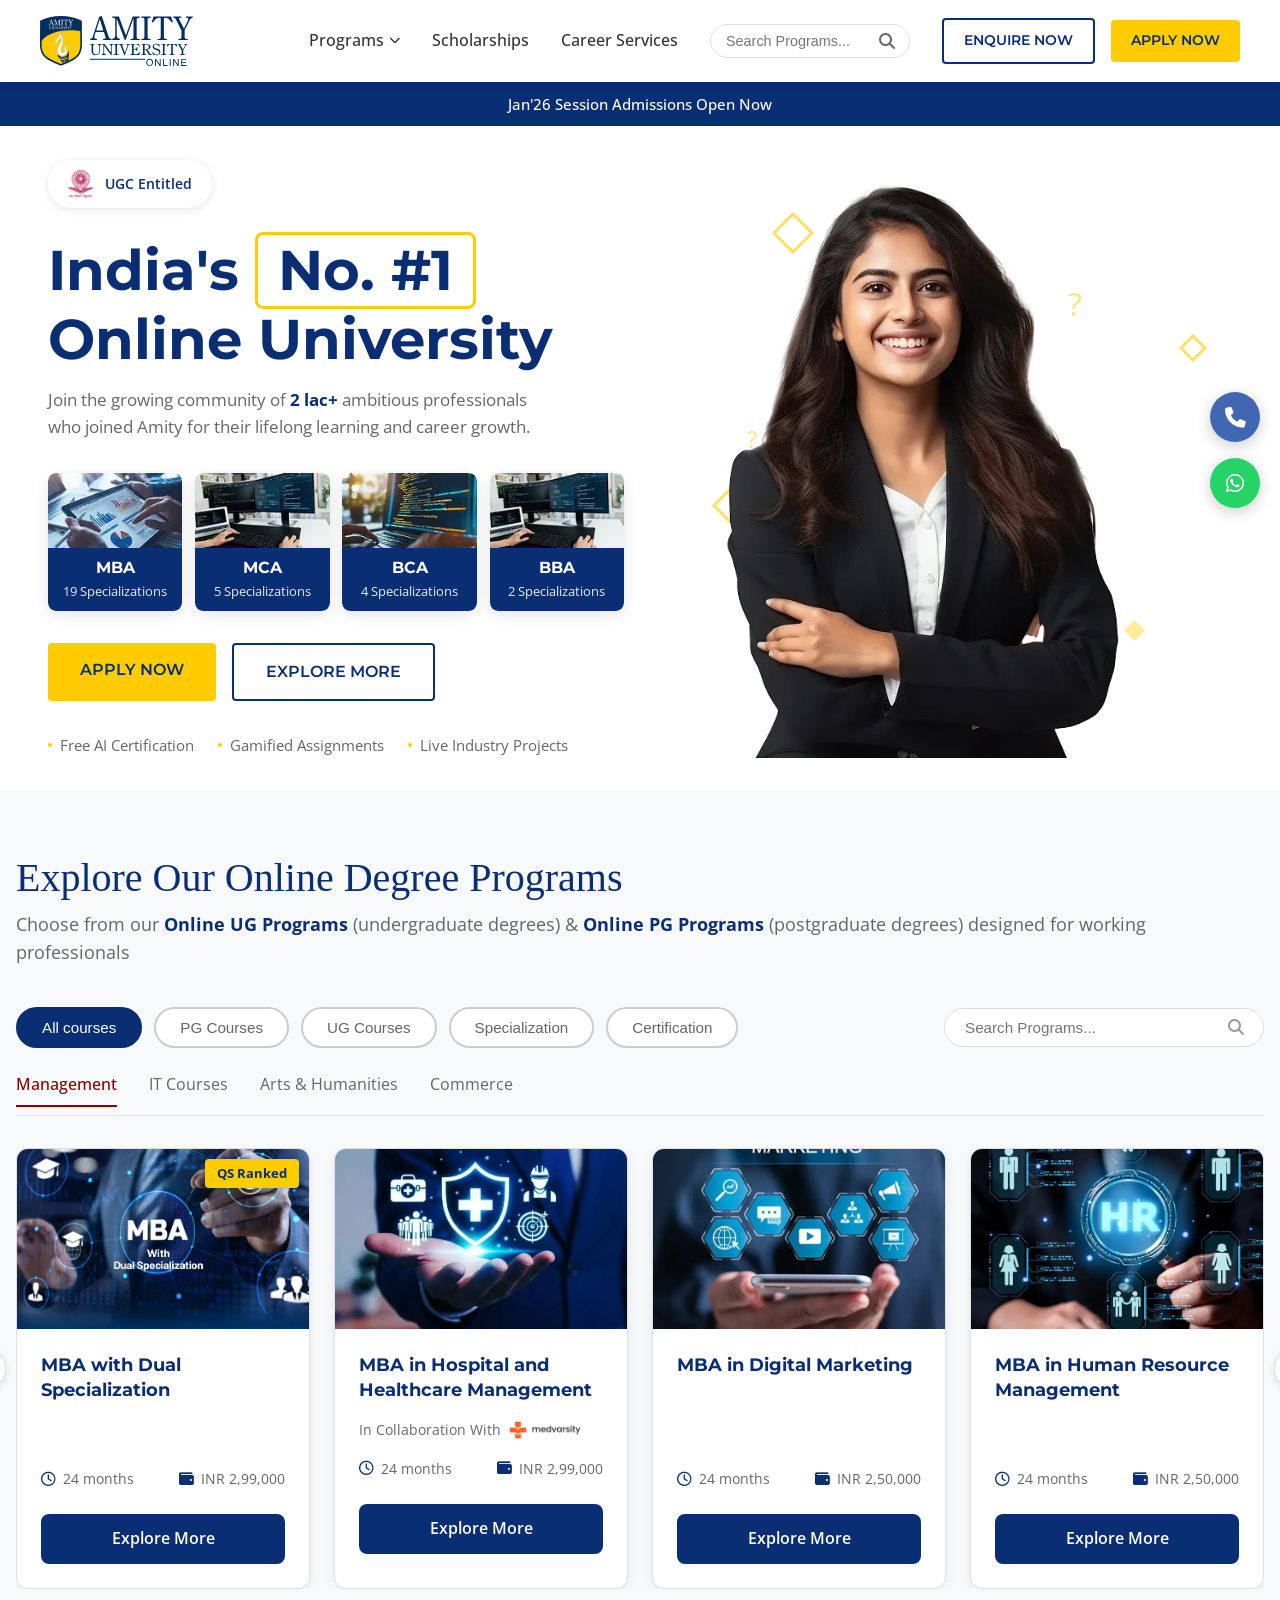
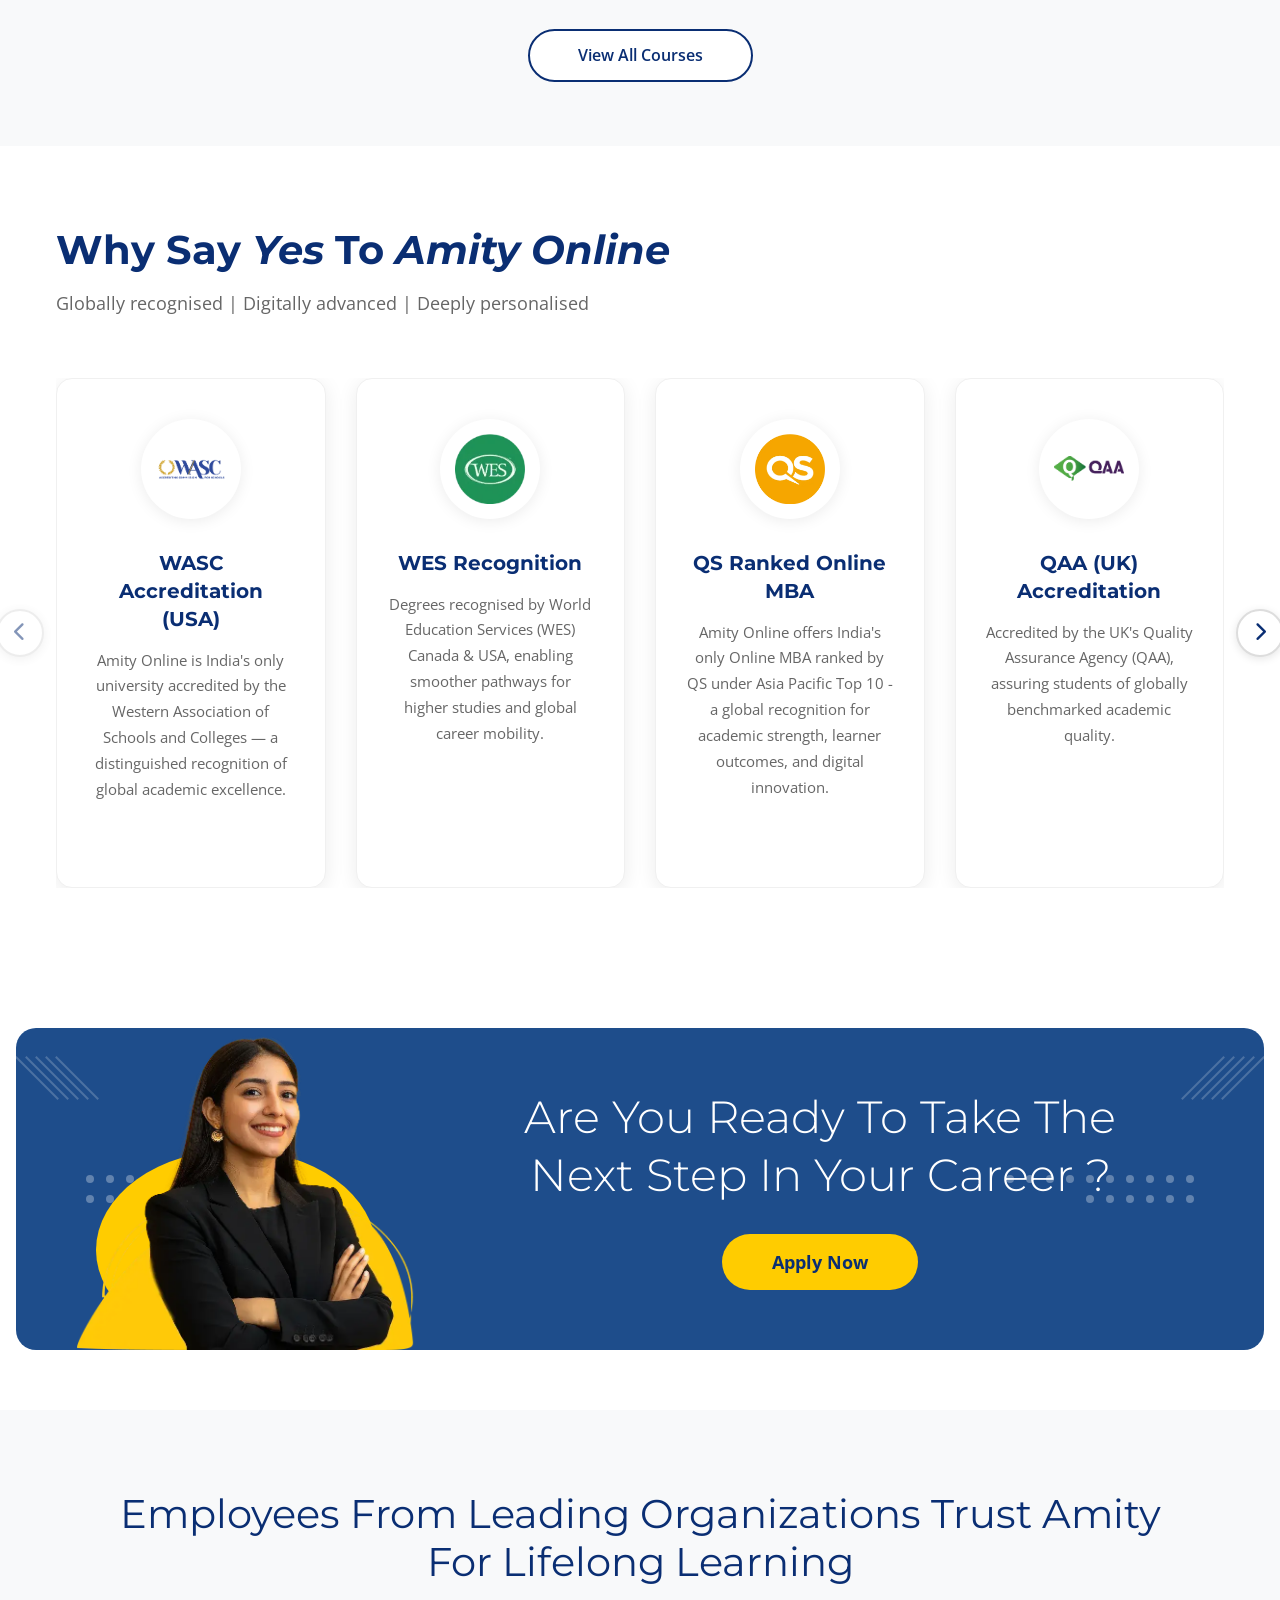
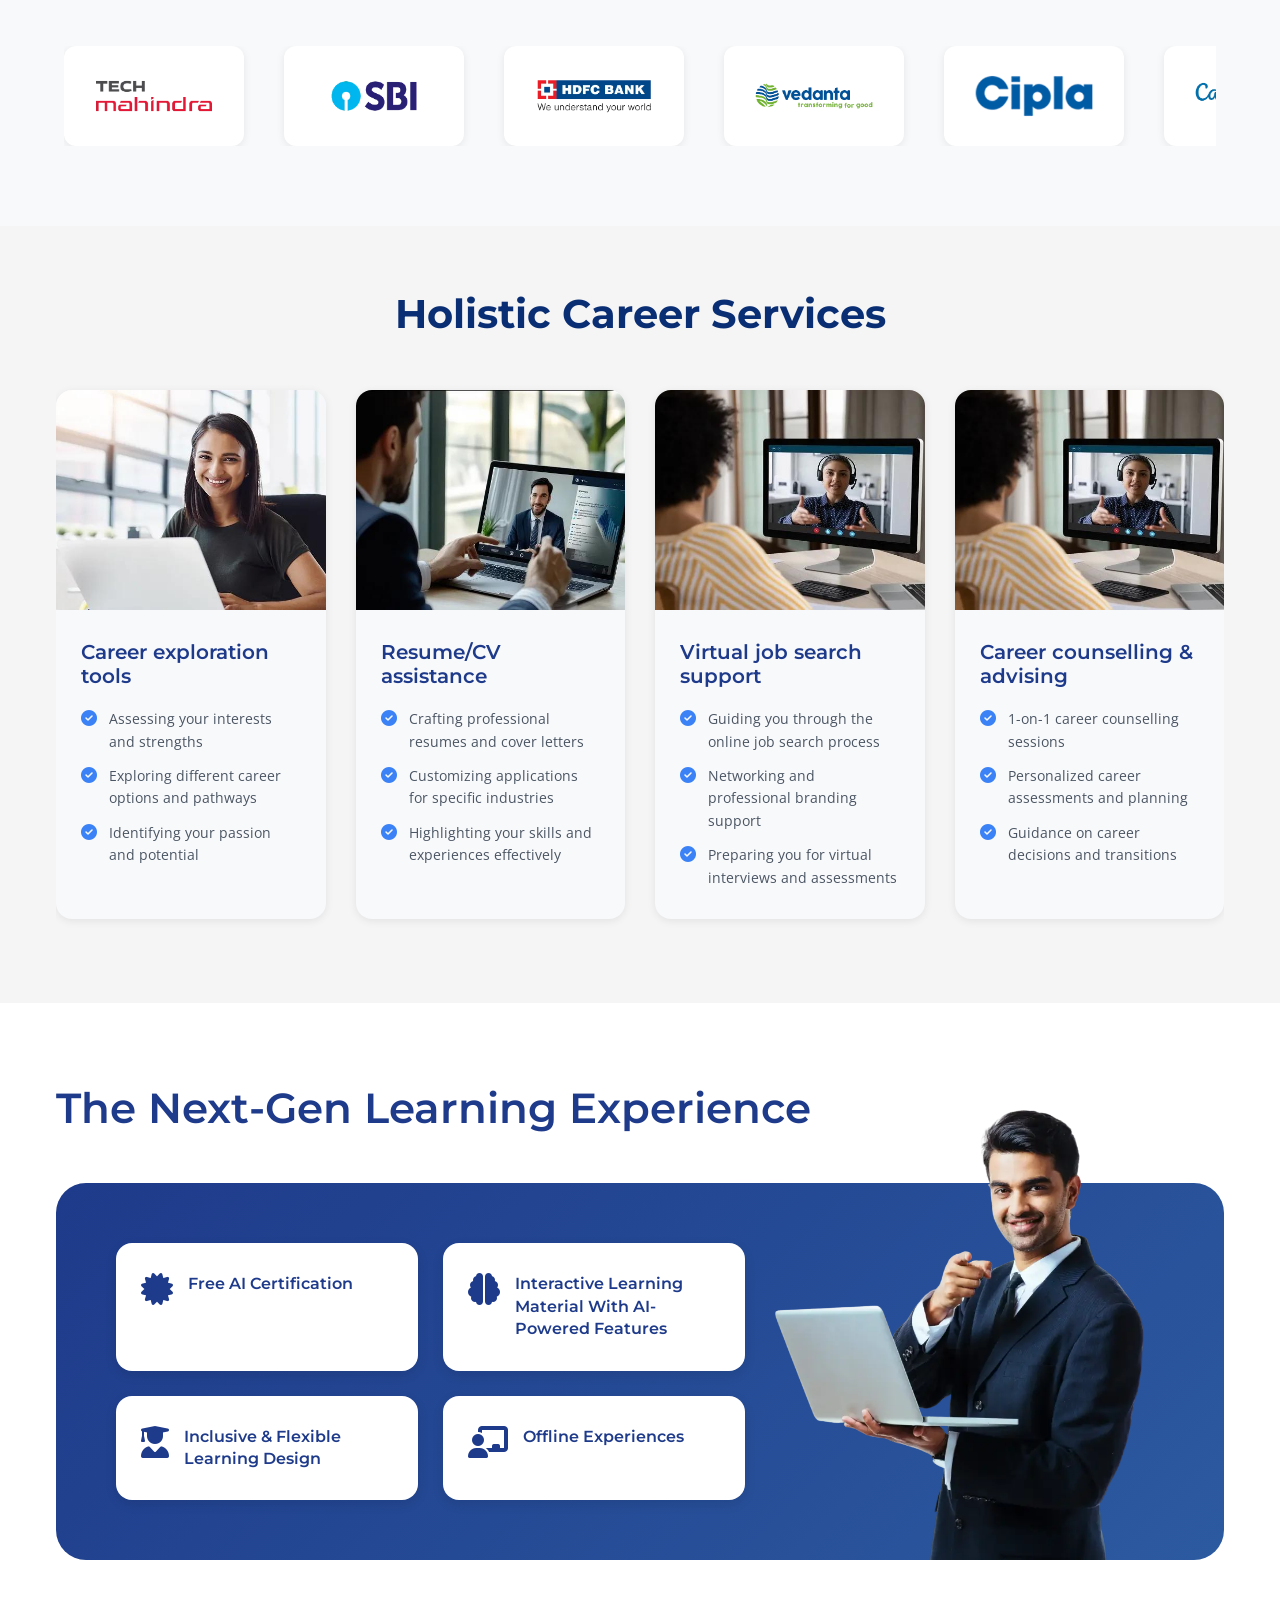
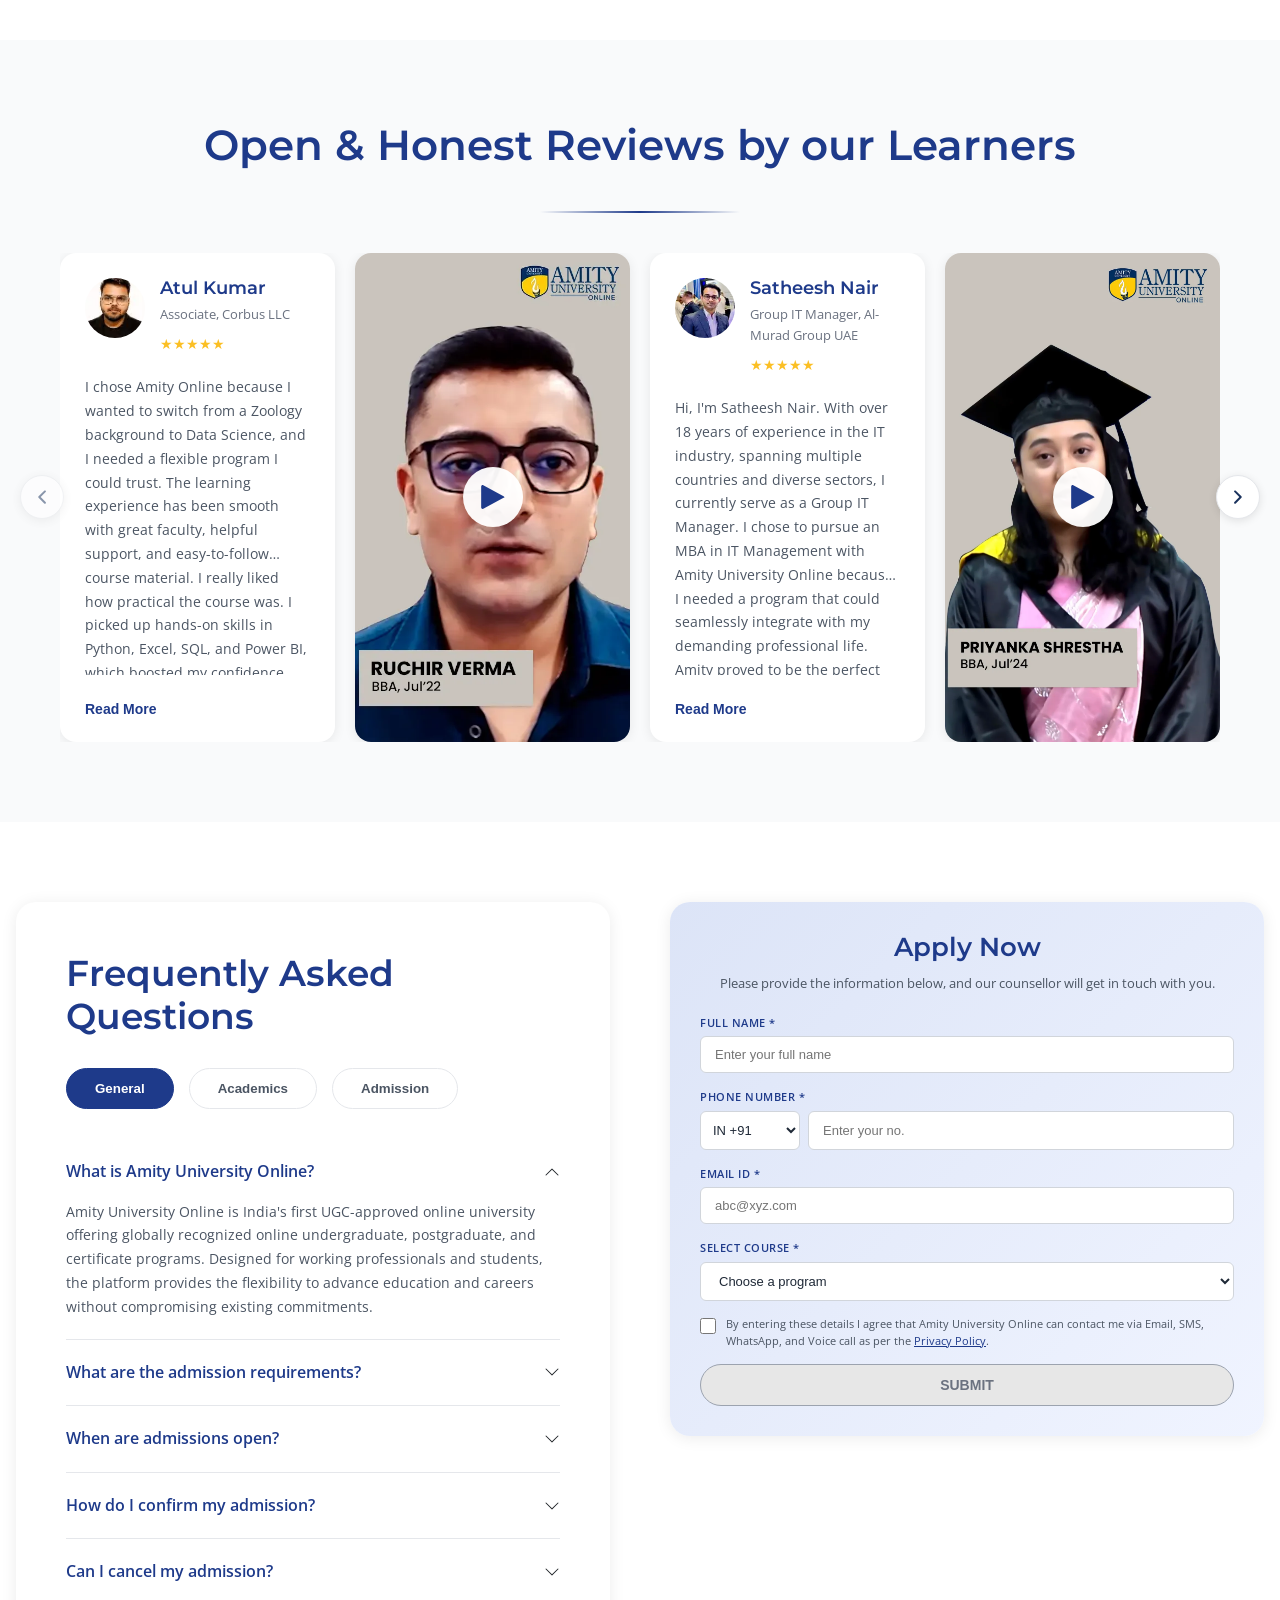
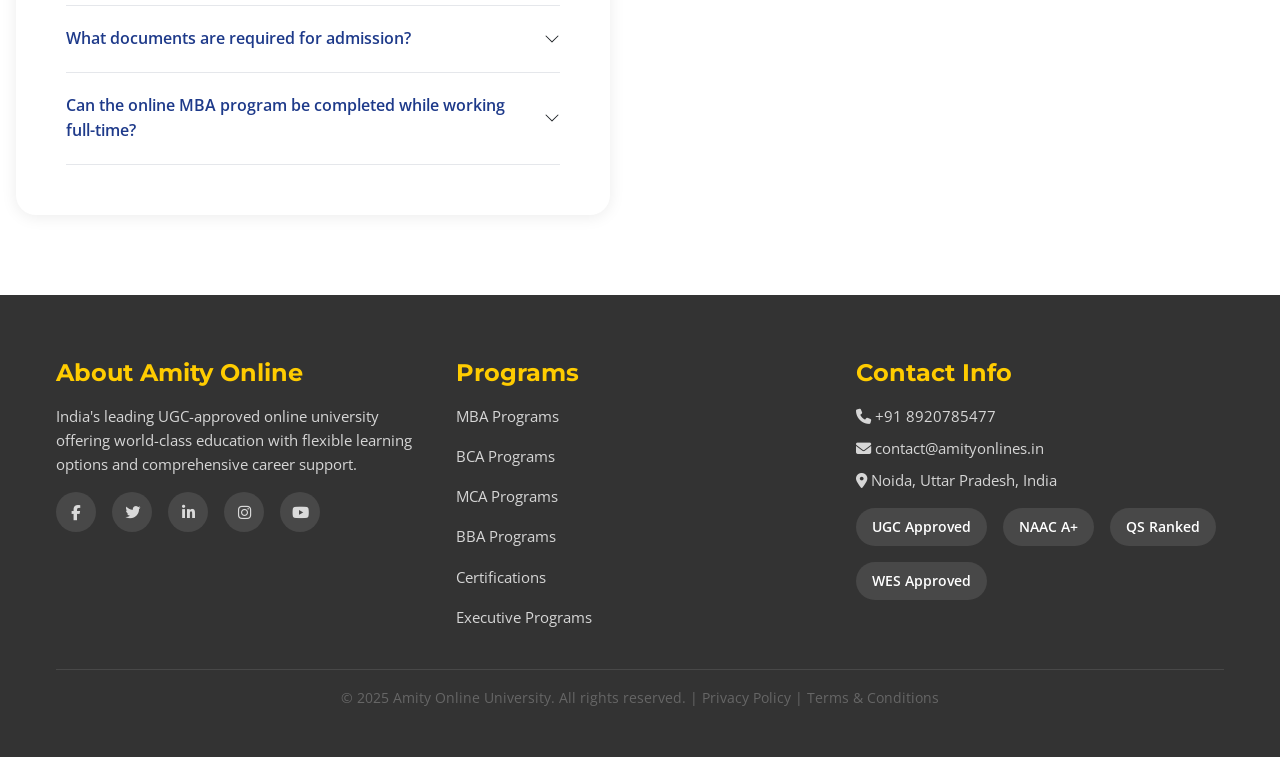
==== commit c76ab379: "fixes" ====
--- a/index.html
+++ b/index.html
@@ -43,8 +43,8 @@
     <meta property="og:title" content="UGC-Approved Online Degree Programs | Online MBA, BBA, BCA - Amity Online">
     <meta property="og:description" content="Flexible online learning from India's leading UGC-approved online university. Offering online MBA, BBA, BCA, B.Com & BA degree programs for working professionals. Join 2 Lakh+ students today!">
     <meta property="og:type" content="website">
-    <meta property="og:url" content="https://amityonlineuniversity.com">
-    <meta property="og:image" content="https://amityonlineuniversity.com/assets/images/amity-og-image.jpg">
+    <meta property="og:url" content="https://amityonlines.in">
+    <meta property="og:image" content="https://amityonlines.in/assets/images/amity-og-image.jpg">
     <meta property="og:site_name" content="Amity Online University">
     <meta property="og:locale" content="en_IN">
     
@@ -52,10 +52,10 @@
     <meta name="twitter:card" content="summary_large_image">
     <meta name="twitter:title" content="UGC-Approved Online Degree Programs | Amity Online University">
     <meta name="twitter:description" content="Flexible online MBA, BBA, BCA & B.Com degree programs for working professionals. UGC-approved online university with career-focused education.">
-    <meta name="twitter:image" content="https://amityonlineuniversity.com/assets/images/amity-og-image.jpg">
+    <meta name="twitter:image" content="https://amityonlines.in/assets/images/amity-og-image.jpg">
     
     <!-- Canonical Tag -->
-    <link rel="canonical" href="https://amityonlineuniversity.com">
+    <link rel="canonical" href="https://amityonlines.in">
     
     <!-- Favicon -->
     <link rel="icon" href="assets/images/favicon.png" type="image/png">
@@ -81,11 +81,11 @@
       "@type": "EducationalOrganization",
       "name": "Amity Online University",
       "description": "India's #1 UGC-Approved Online University offering globally recognized degrees with career support",
-      "url": "https://amityonlineuniversity.com",
-      "logo": "https://amityonlineuniversity.com/assets/images/amity-logo.svg",
-      "image": "https://amityonlineuniversity.com/assets/images/amity-og-image.jpg",
+      "url": "https://amityonlines.in",
+      "logo": "https://amityonlines.in/assets/images/amity-logo.svg",
+      "image": "https://amityonlines.in/assets/images/amity-og-image.jpg",
       "telephone": "+91-89207-85477",
-      "email": "contact@amityonlineuniversity.com",
+      "email": "contact@amityonlines.in",
       "address": {
         "@type": "PostalAddress",
         "addressCountry": "IN",
@@ -1995,7 +1995,7 @@
                 <div class="footer-section">
                     <h3>Contact Info</h3>
                     <p><i class="fas fa-phone"></i> +91 8920785477</p>
-                    <p><i class="fas fa-envelope"></i> contact@amityonlineuniversity.com</p>
+                    <p><i class="fas fa-envelope"></i> contact@amityonlines.in</p>
                     <p><i class="fas fa-map-marker-alt"></i> Noida, Uttar Pradesh, India</p>
                     
                     <div class="accreditation-badges">
@@ -2670,8 +2670,9 @@
             const checkbox = form.querySelector('#popup_consent');
             const submitBtn = form.querySelector('button[type="submit"]');
             
+            const _pDigits = phoneInput.value.replace(/\D/g, '').length;
             const isValid = nameInput.value.trim().length >= 2 &&
-                           phoneInput.value.replace(/\D/g, '').length === 10 &&
+                           _pDigits >= 5 && _pDigits <= 15 &&
                            emailInput.value.match(/^[^\s@]+@[^\s@]+\.[^\s@]+$/) &&
                            courseSelect.value !== '' &&
                            checkbox.checked;
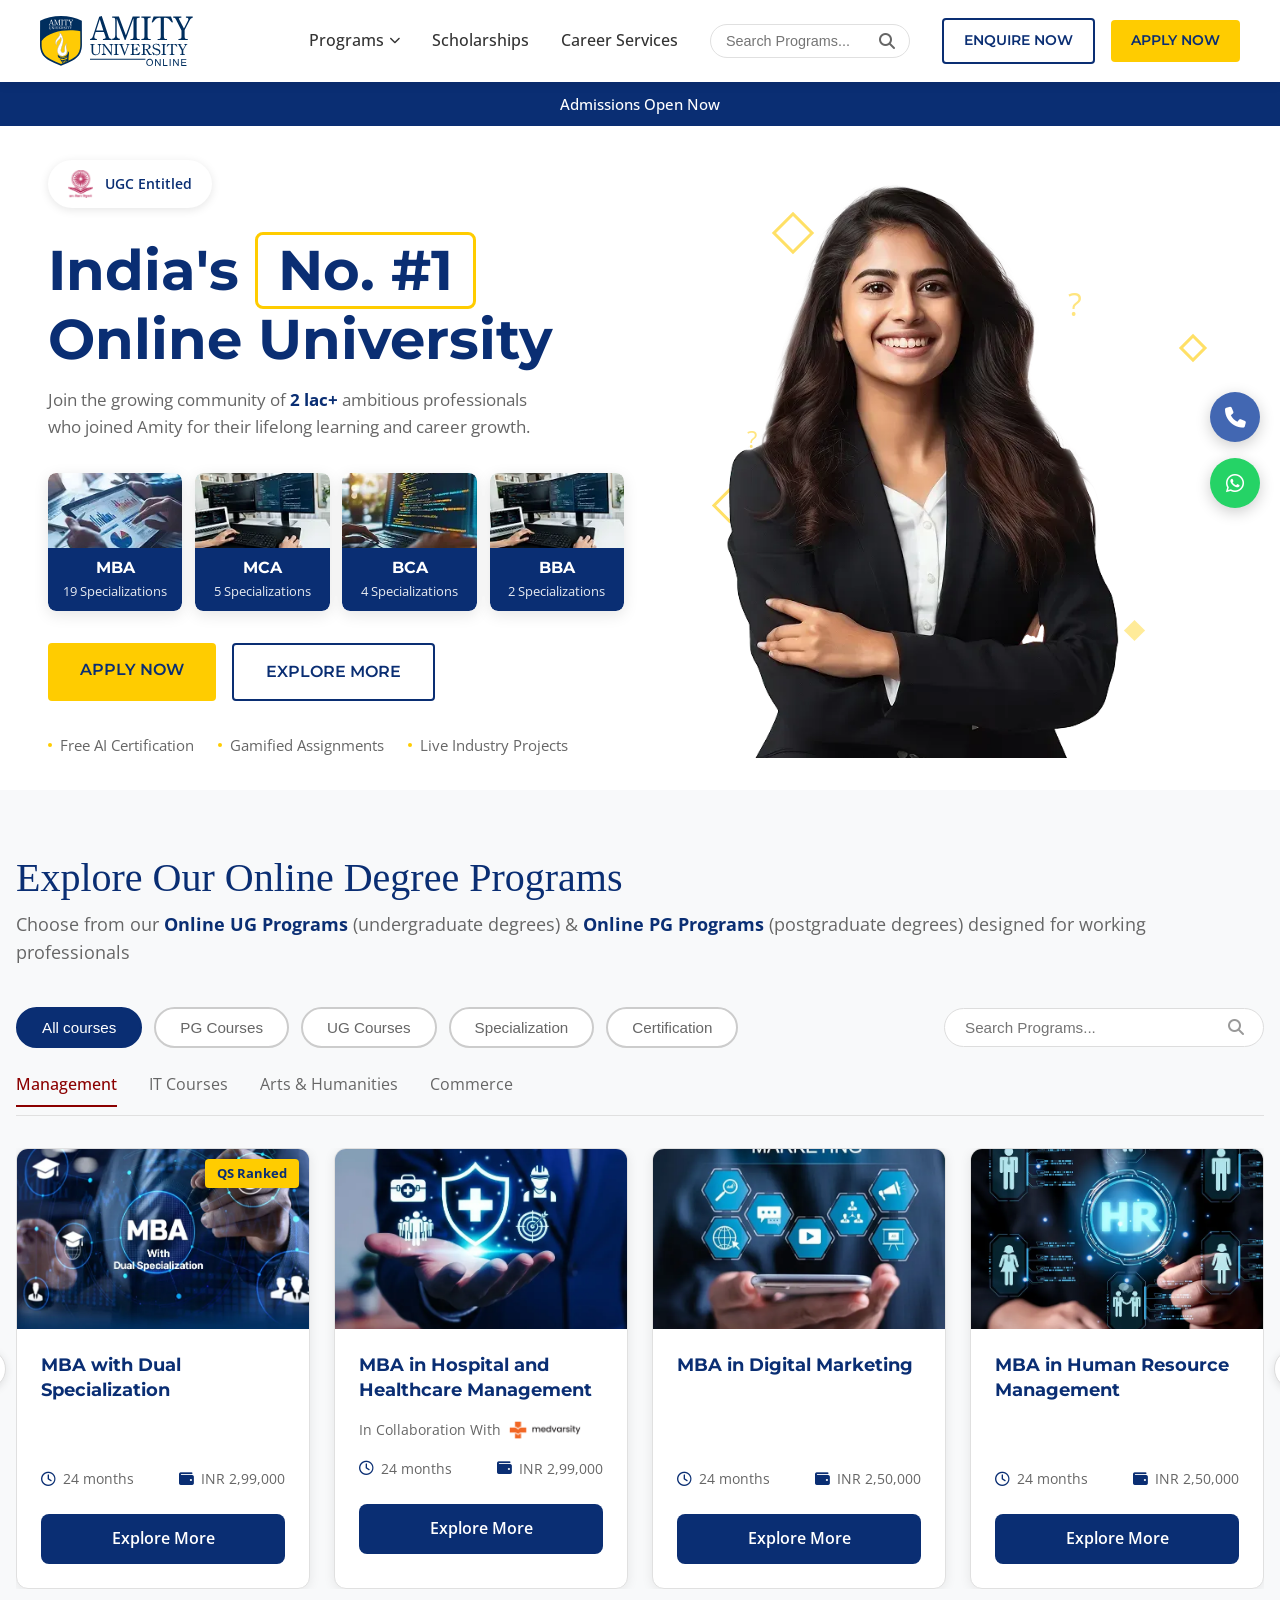
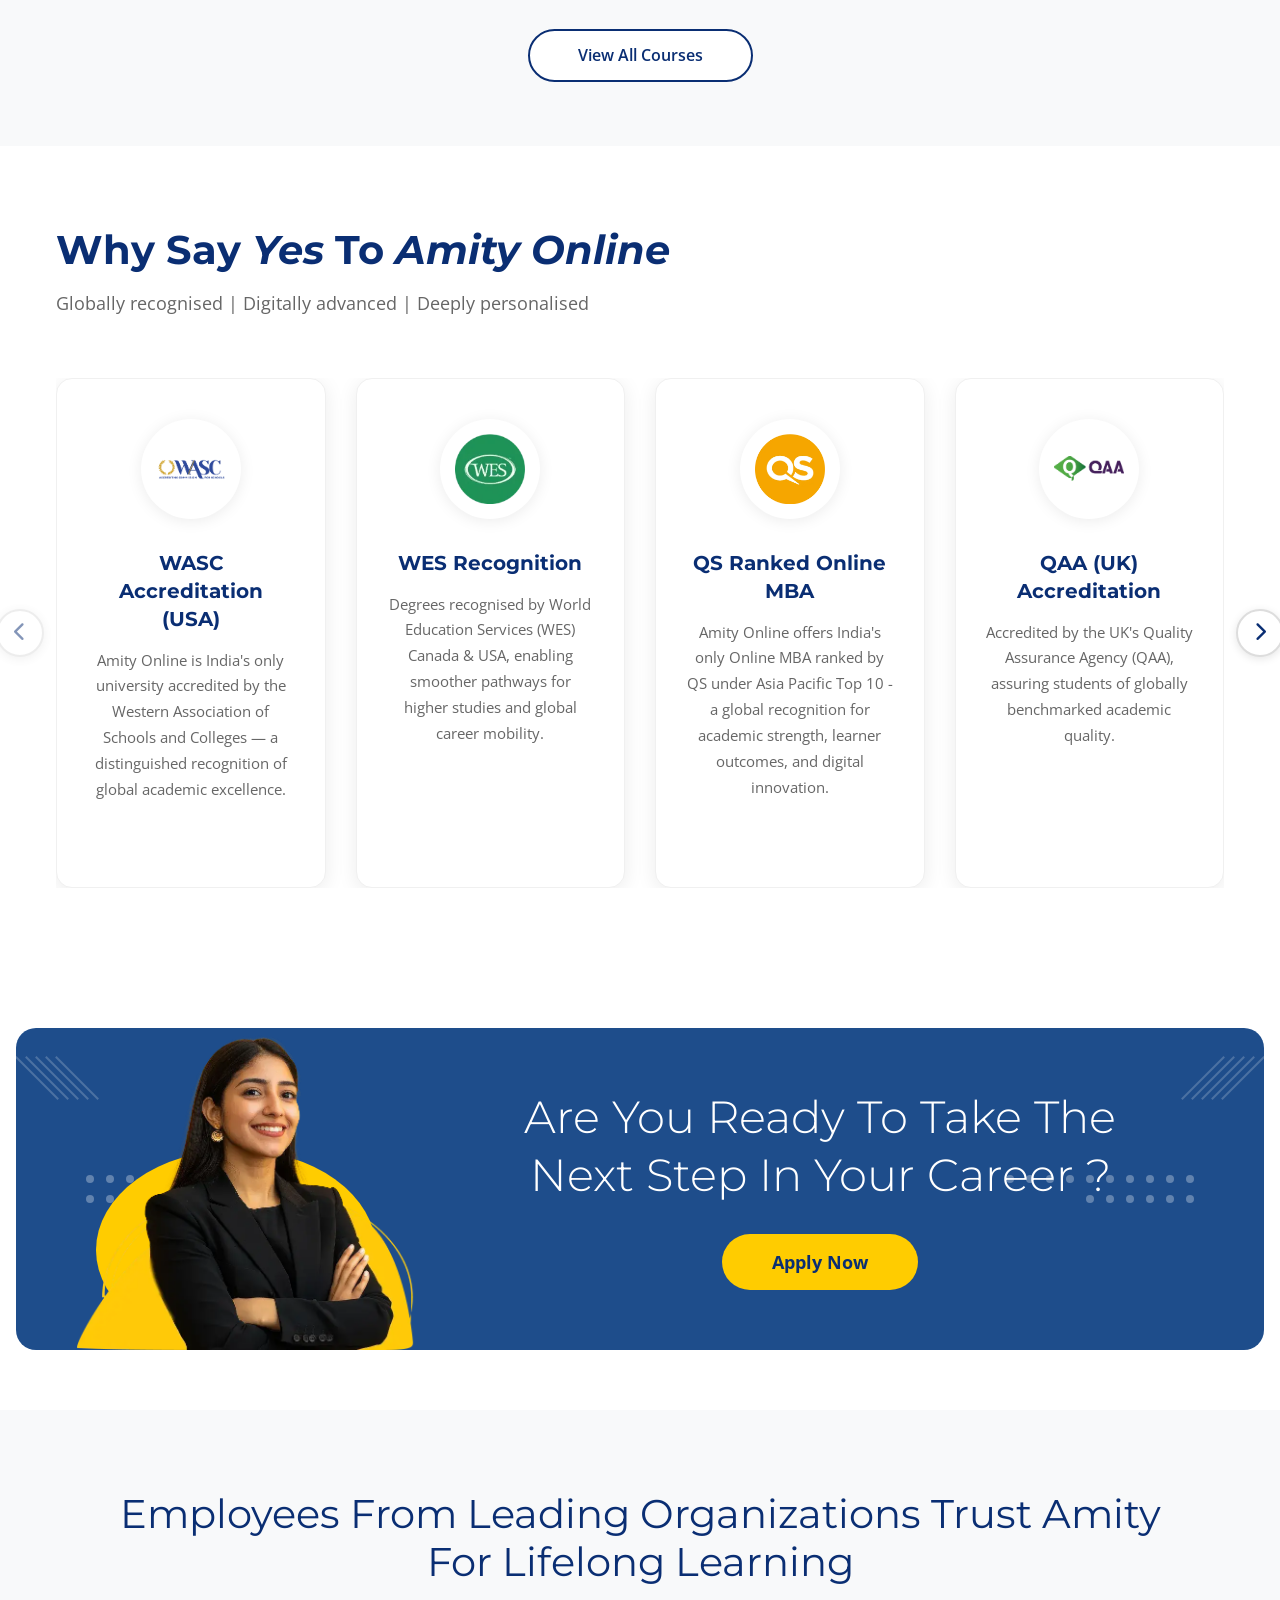
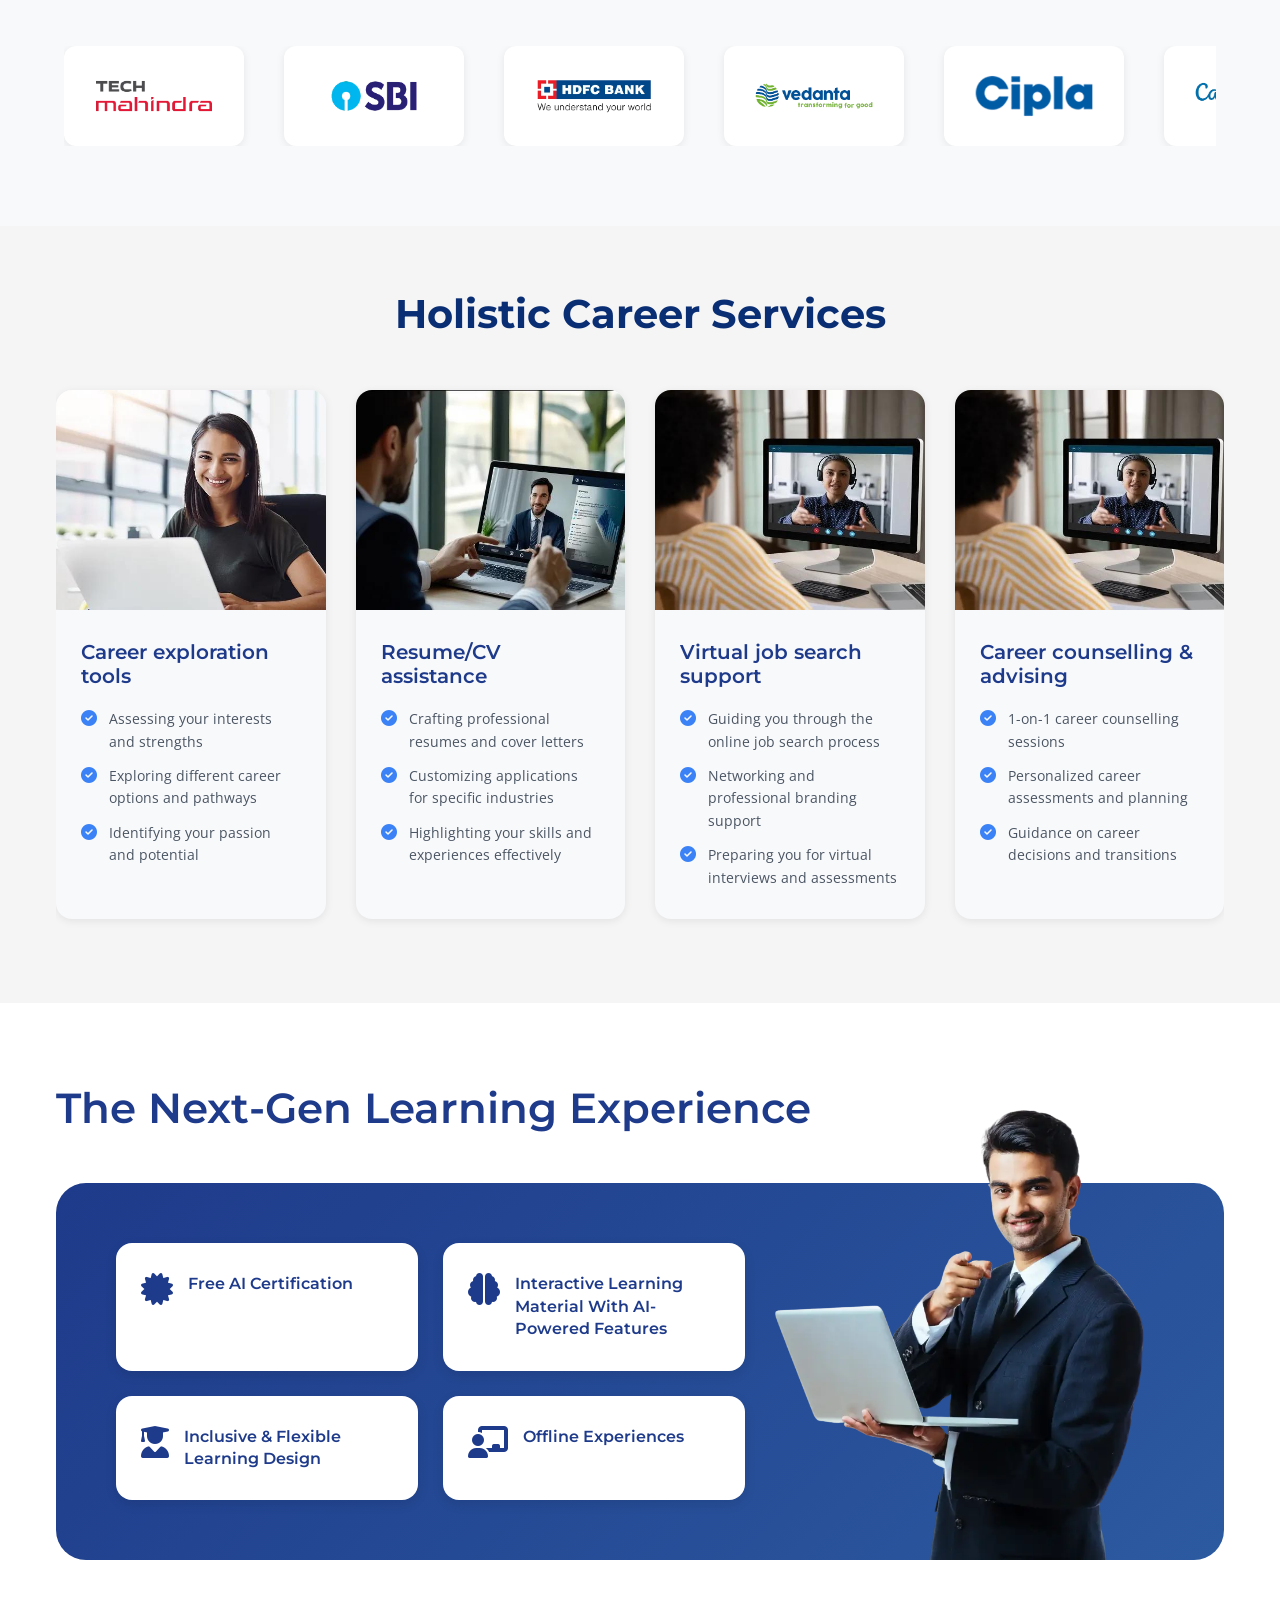
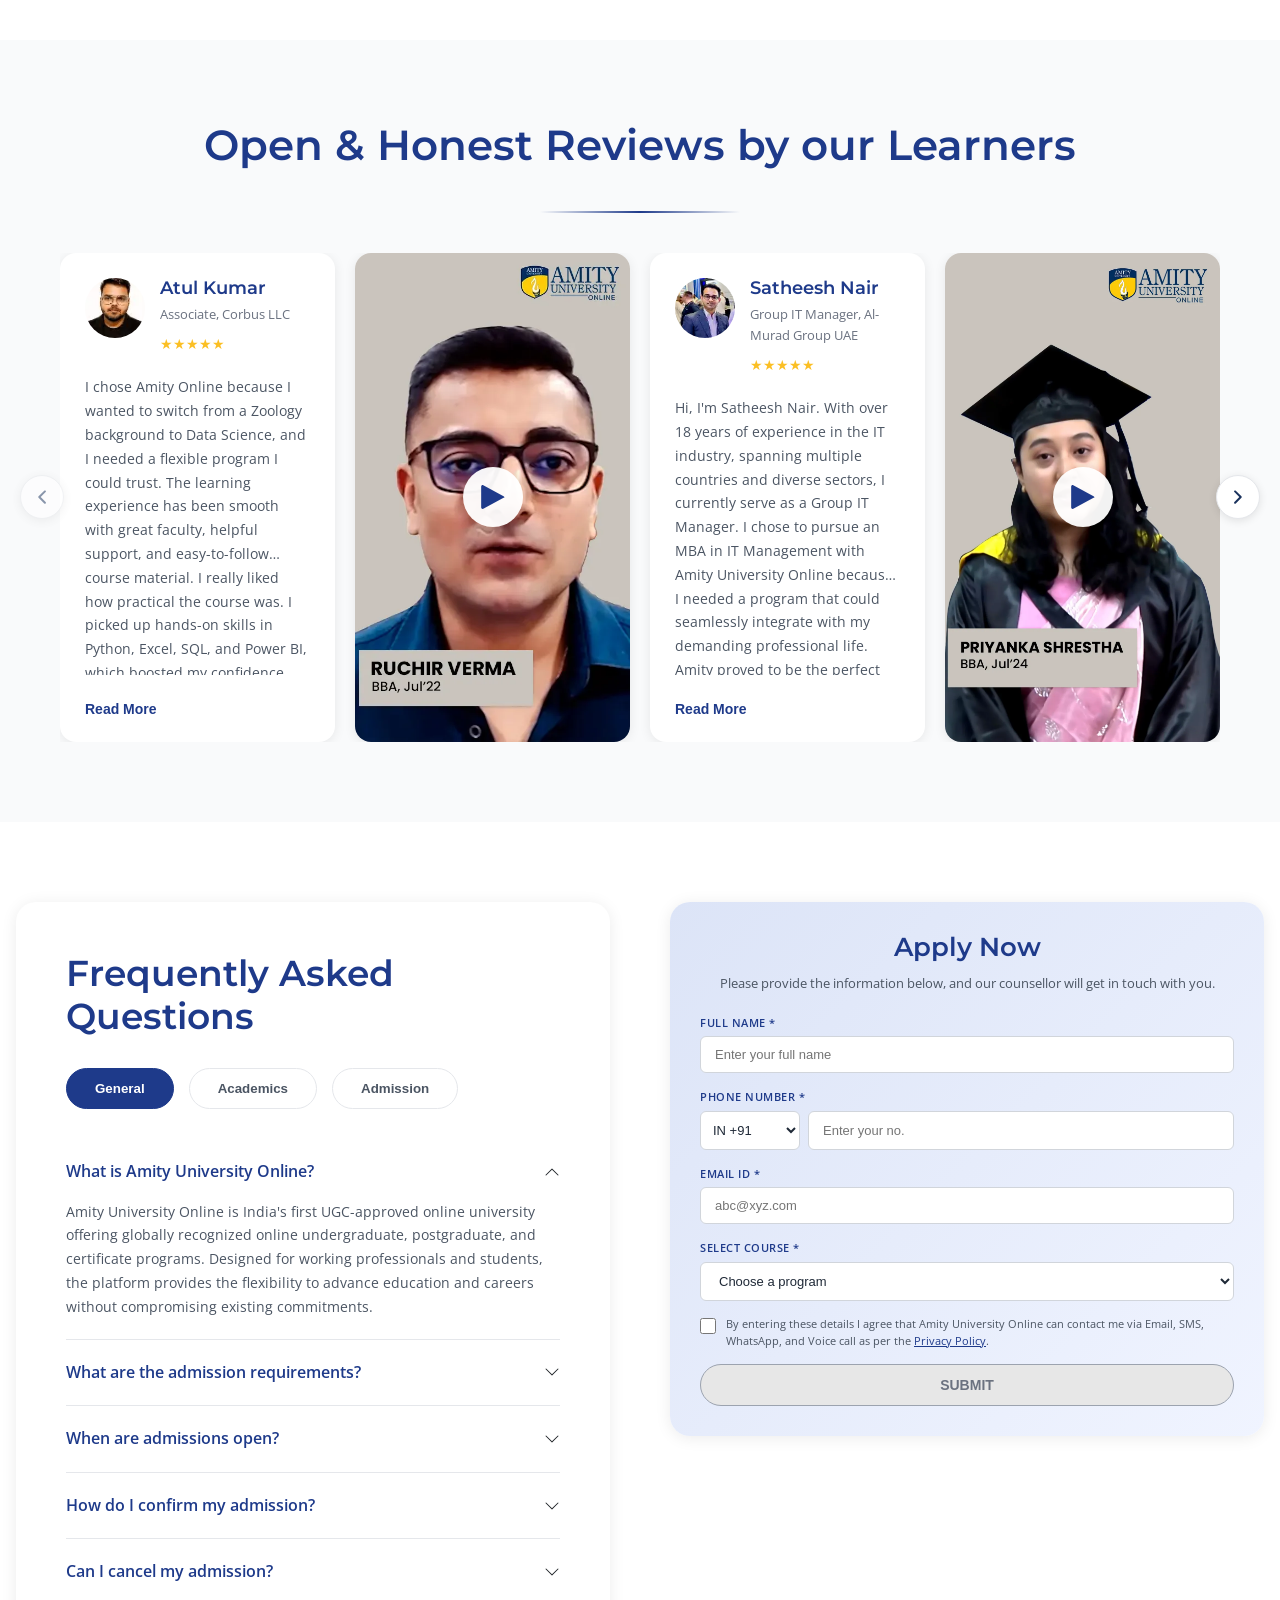
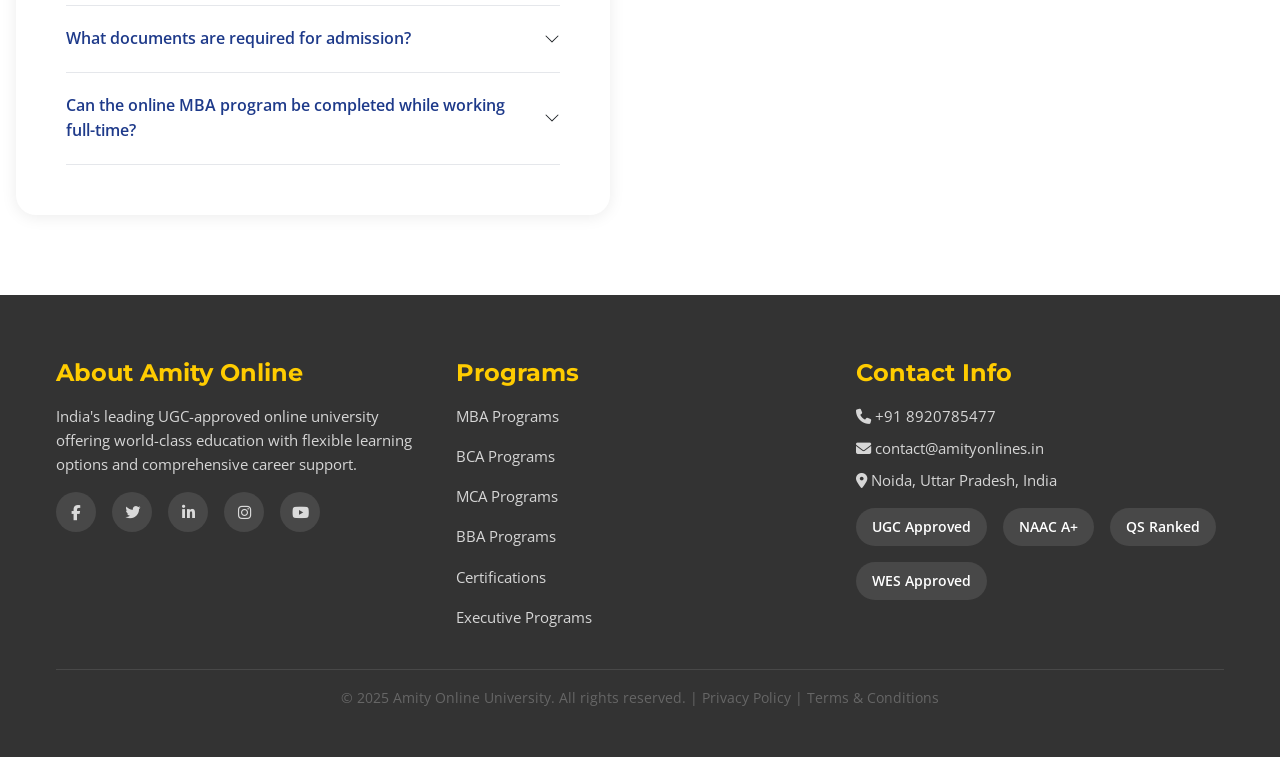
==== commit faa86d1f: "fixes" ====
--- a/index.html
+++ b/index.html
@@ -177,7 +177,7 @@
          TOP BANNER
          ================================ -->
     <div style="background: var(--navy-blue); color: white; text-align: center; padding: 10px 0; font-size: 0.95rem; font-weight: 500;">
-        Jan'26 Session Admissions Open Now
+        Admissions Open Now
     </div>
     
     <!-- ================================
